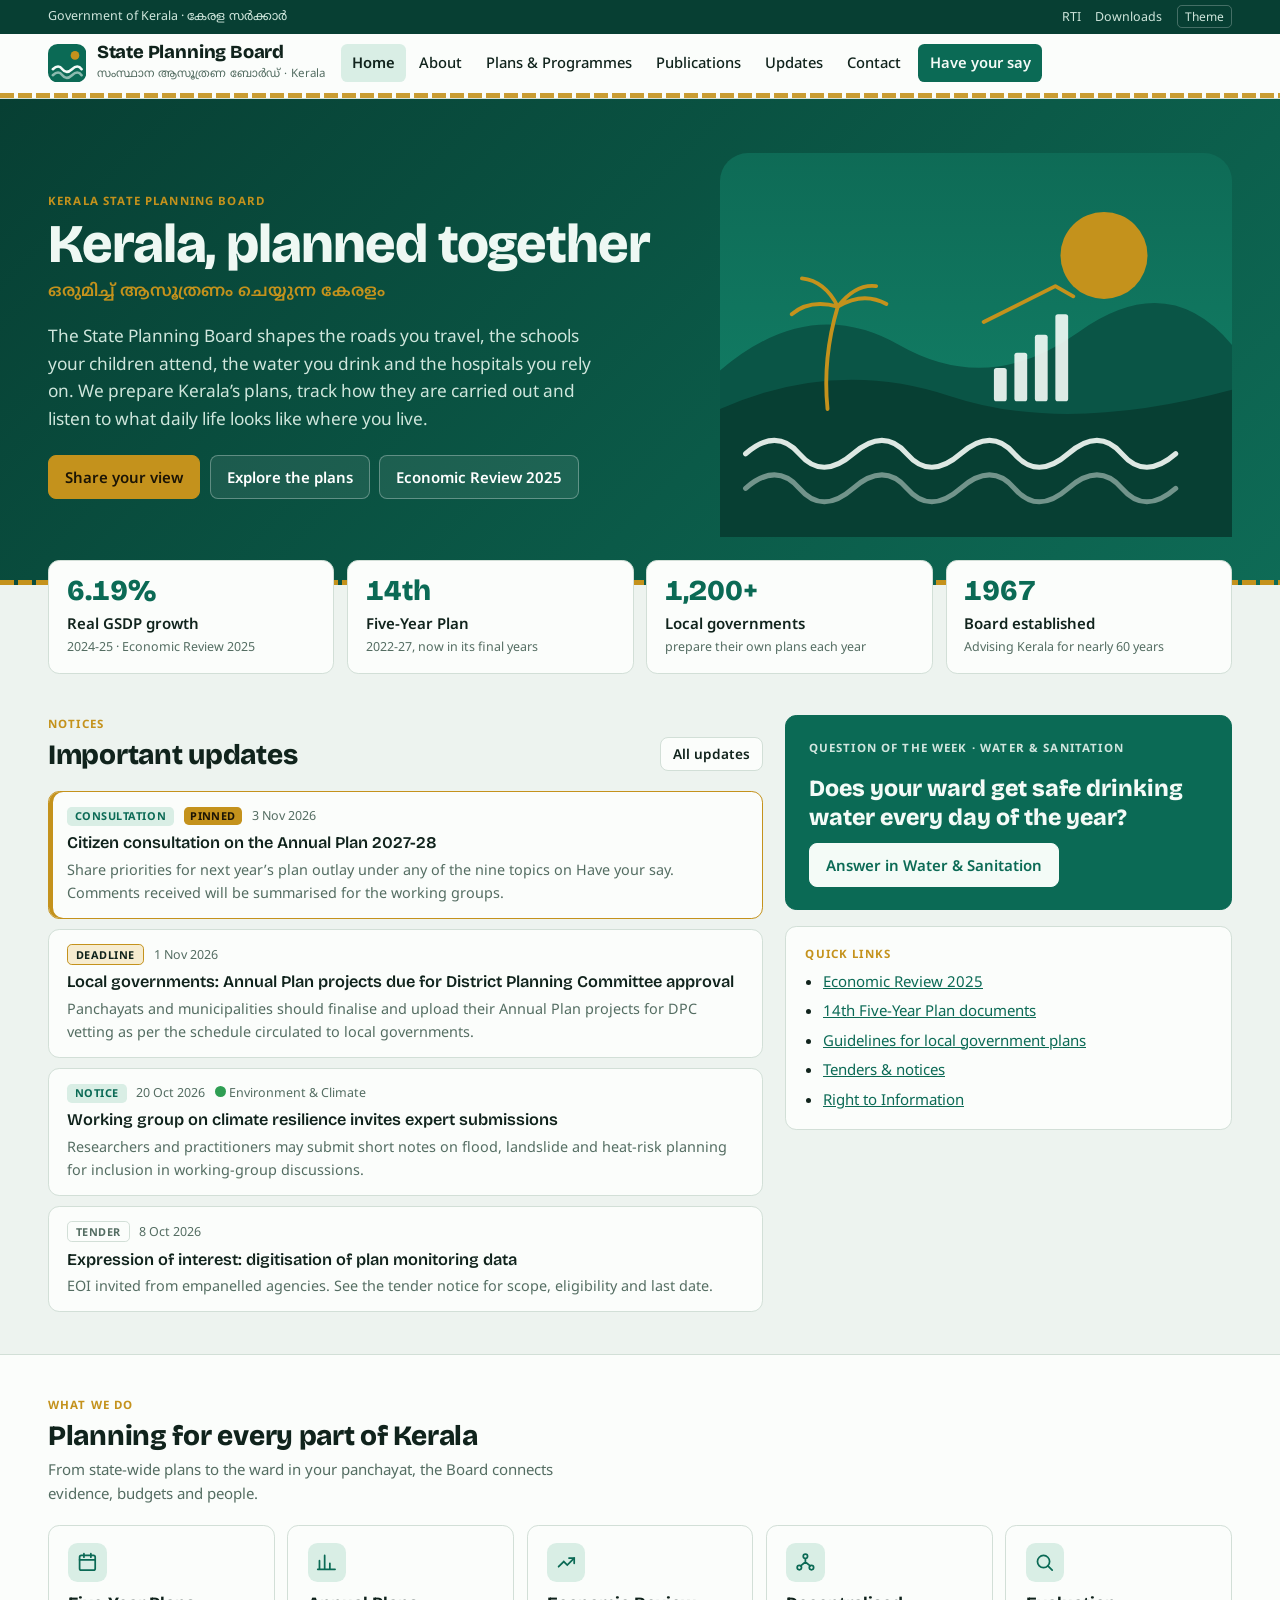
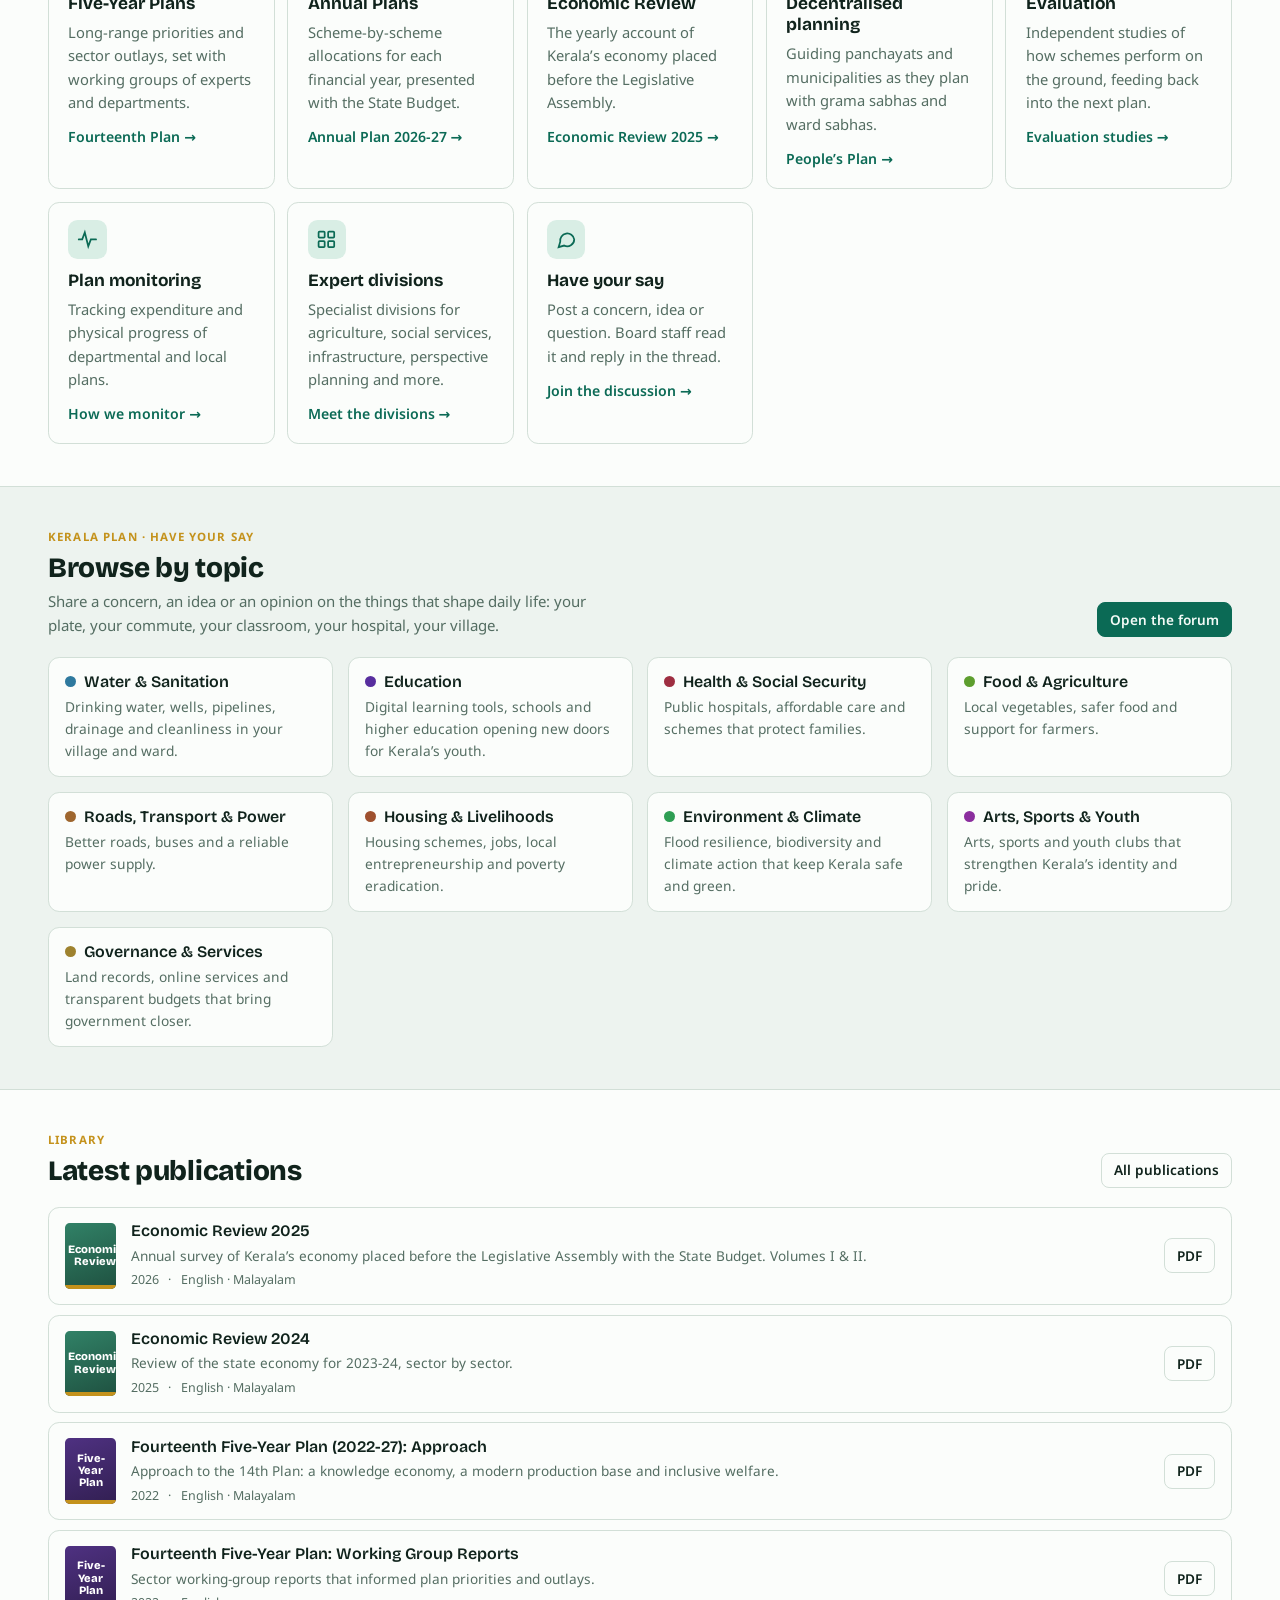
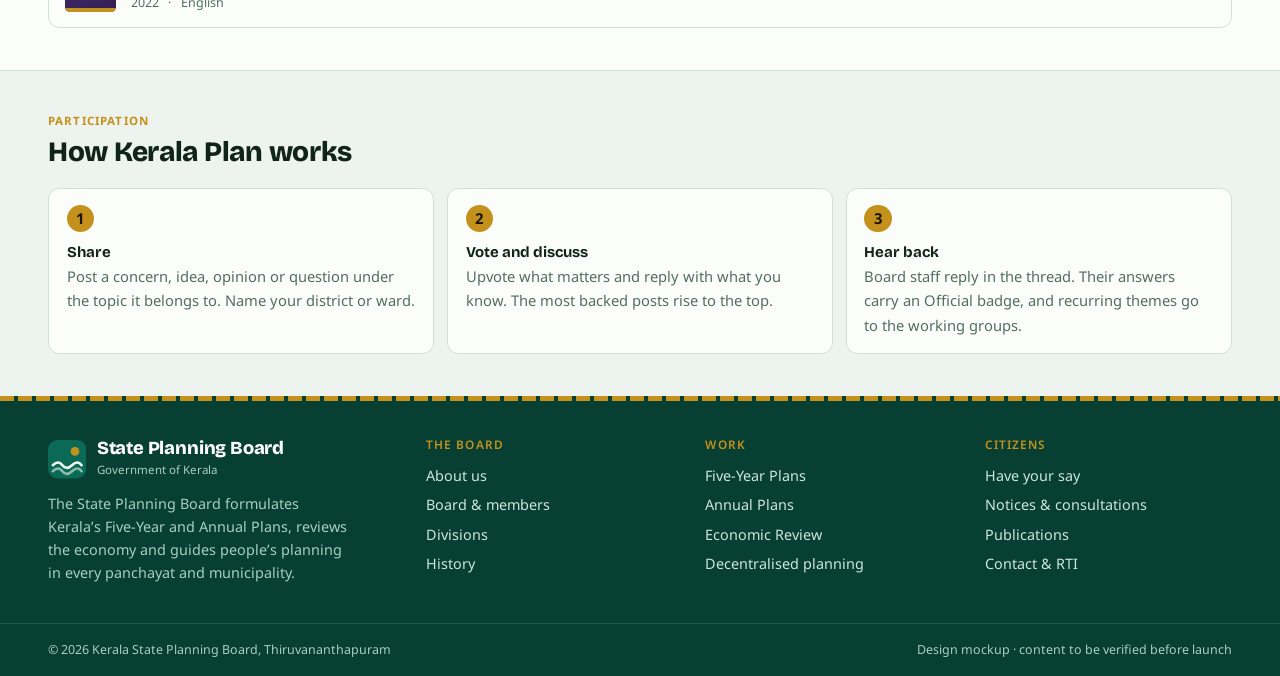
==== index.html @ fa8697ab "Add Kerala State Planning Board website mockup Static multi-page site (home, about, plans, publicati" ====
<!doctype html>
<html lang="en">
<head>
<meta charset="utf-8">
<meta name="viewport" content="width=device-width,initial-scale=1">
<title>Kerala State Planning Board</title>
<meta name="description" content="Kerala State Planning Board: Five-Year and Annual Plans, the Economic Review, decentralised planning and citizen participation.">
<link rel="preconnect" href="https://fonts.googleapis.com">
<link rel="stylesheet" href="https://fonts.googleapis.com/css2?family=Bricolage+Grotesque:opsz,wght@12..96,600;12..96,800&family=Noto+Sans:wght@400;500;600;700&family=Noto+Sans+Malayalam:wght@400;600&display=swap">
<link rel="stylesheet" href="assets/style.css">
<script src="assets/site.js"></script>
</head>
<body>
<div id="site-header"></div>

<main id="main">
  <section class="hero">
    <div class="container">
      <div>
        <span class="eyebrow" style="color:var(--gold)">Kerala State Planning Board</span>
        <h1>Kerala, planned together</h1>
        <p class="ml-tag ml">ഒരുമിച്ച് ആസൂത്രണം ചെയ്യുന്ന കേരളം</p>
        <p class="lead">The State Planning Board shapes the roads you travel, the schools your children attend, the water you drink and the hospitals you rely on. We prepare Kerala’s plans, track how they are carried out and listen to what daily life looks like where you live.</p>
        <div class="cta">
          <a class="btn gold" href="participate.html">Share your view</a>
          <a class="btn" href="plans.html">Explore the plans</a>
          <a class="btn" href="publications.html">Economic Review 2025</a>
        </div>
      </div>
      <div class="hero-art" aria-hidden="true">
        <svg viewBox="0 0 400 300">
          <defs><linearGradient id="sky" x1="0" y1="0" x2="0" y2="1"><stop offset="0" stop-color="#0e6b56"/><stop offset="1" stop-color="#13846a"/></linearGradient></defs>
          <rect width="400" height="300" rx="22" fill="url(#sky)"/>
          <circle cx="300" cy="80" r="34" fill="#c4921c"/>
          <path d="M0 170 Q70 110 140 150 T280 140 T400 150 V300 H0Z" fill="#0a5546"/>
          <path d="M0 200 Q90 160 180 190 T400 185 V300 H0Z" fill="#073f33"/>
          <g fill="none" stroke="#f4fbf7" stroke-width="4" stroke-linecap="round">
            <path d="M20 235c16-14 30-14 42 0s26 14 42 0 30-14 42 0 26 14 42 0 30-14 42 0 26 14 42 0 30-14 42 0 26 14 42 0" opacity=".9"/>
            <path d="M20 262c16-14 30-14 42 0s26 14 42 0 30-14 42 0 26 14 42 0 30-14 42 0 26 14 42 0 30-14 42 0 26 14 42 0" opacity=".45"/>
          </g>
          <g stroke="#c4921c" stroke-width="3" fill="none" stroke-linecap="round">
            <path d="M84 200 Q80 160 92 120"/>
            <path d="M92 120q-22-6-36 6M92 120q20-12 38-2M92 120q-10-20-28-22M92 120q14-18 30-16"/>
          </g>
          <g fill="#f4fbf7" opacity=".9">
            <rect x="214" y="168" width="10" height="26" rx="2"/><rect x="230" y="156" width="10" height="38" rx="2"/><rect x="246" y="142" width="10" height="52" rx="2"/><rect x="262" y="126" width="10" height="68" rx="2"/>
          </g>
          <path d="M206 132 L262 104 L276 112" fill="none" stroke="#c4921c" stroke-width="3" stroke-linecap="round" stroke-linejoin="round"/>
        </svg>
      </div>
    </div>
  </section>

  <div class="container">
    <div class="stats" aria-label="Key figures">
      <div class="stat card"><b>6.19%</b><span>Real GSDP growth</span><small>2024-25 · Economic Review 2025</small></div>
      <div class="stat card"><b>14th</b><span>Five-Year Plan</span><small>2022-27, now in its final years</small></div>
      <div class="stat card"><b>1,200+</b><span>Local governments</span><small>prepare their own plans each year</small></div>
      <div class="stat card"><b>1967</b><span>Board established</span><small>Advising Kerala for nearly 60 years</small></div>
    </div>
  </div>

  <section class="section">
    <div class="container split">
      <div>
        <div class="sh"><div><span class="eyebrow">Notices</span><h2>Important updates</h2></div><a class="btn sm" href="updates.html">All updates</a></div>
        <div class="list" id="updates"></div>
      </div>
      <div style="display:grid;gap:1rem">
        <div class="ask card" id="ask"></div>
        <div class="card" style="padding:1.1rem 1.2rem">
          <span class="eyebrow">Quick links</span>
          <ul style="margin:.3rem 0 0;padding-left:1.1rem;display:grid;gap:.35rem">
            <li><a href="publications.html">Economic Review 2025</a></li>
            <li><a href="plans.html#fyp">14th Five-Year Plan documents</a></li>
            <li><a href="plans.html#decentralised">Guidelines for local government plans</a></li>
            <li><a href="updates.html">Tenders &amp; notices</a></li>
            <li><a href="contact.html#rti">Right to Information</a></li>
          </ul>
        </div>
      </div>
    </div>
  </section>

  <section class="section alt">
    <div class="container">
      <div class="sh"><div><span class="eyebrow">What we do</span><h2>Planning for every part of Kerala</h2><p>From state-wide plans to the ward in your panchayat, the Board connects evidence, budgets and people.</p></div></div>
      <div class="g4">
        <a class="fcard card" href="plans.html#fyp"><span class="ic"><svg viewBox="0 0 24 24" fill="none" stroke="currentColor" stroke-width="2" stroke-linecap="round"><rect x="3" y="4" width="18" height="17" rx="2"/><path d="M3 9h18M8 2v4M16 2v4"/></svg></span><h3>Five-Year Plans</h3><p>Long-range priorities and sector outlays, set with working groups of experts and departments.</p><span class="more">Fourteenth Plan →</span></a>
        <a class="fcard card" href="plans.html#annual"><span class="ic"><svg viewBox="0 0 24 24" fill="none" stroke="currentColor" stroke-width="2" stroke-linecap="round"><path d="M4 20V10M10 20V4M16 20v-7M22 20H2"/></svg></span><h3>Annual Plans</h3><p>Scheme-by-scheme allocations for each financial year, presented with the State Budget.</p><span class="more">Annual Plan 2026-27 →</span></a>
        <a class="fcard card" href="plans.html#review"><span class="ic"><svg viewBox="0 0 24 24" fill="none" stroke="currentColor" stroke-width="2" stroke-linecap="round"><path d="M3 17l6-6 4 4 8-8"/><path d="M15 7h6v6"/></svg></span><h3>Economic Review</h3><p>The yearly account of Kerala’s economy placed before the Legislative Assembly.</p><span class="more">Economic Review 2025 →</span></a>
        <a class="fcard card" href="plans.html#decentralised"><span class="ic"><svg viewBox="0 0 24 24" fill="none" stroke="currentColor" stroke-width="2" stroke-linecap="round"><circle cx="12" cy="5" r="2.5"/><circle cx="5" cy="18" r="2.5"/><circle cx="19" cy="18" r="2.5"/><path d="M12 7.5v4M12 11.5l-5.5 4.5M12 11.5l5.5 4.5"/></svg></span><h3>Decentralised planning</h3><p>Guiding panchayats and municipalities as they plan with grama sabhas and ward sabhas.</p><span class="more">People’s Plan →</span></a>
        <a class="fcard card" href="plans.html#evaluation"><span class="ic"><svg viewBox="0 0 24 24" fill="none" stroke="currentColor" stroke-width="2" stroke-linecap="round"><circle cx="11" cy="11" r="7"/><path d="M21 21l-5-5"/></svg></span><h3>Evaluation</h3><p>Independent studies of how schemes perform on the ground, feeding back into the next plan.</p><span class="more">Evaluation studies →</span></a>
        <a class="fcard card" href="plans.html#monitoring"><span class="ic"><svg viewBox="0 0 24 24" fill="none" stroke="currentColor" stroke-width="2" stroke-linecap="round"><path d="M2 12h4l3-8 4 16 3-8h6"/></svg></span><h3>Plan monitoring</h3><p>Tracking expenditure and physical progress of departmental and local plans.</p><span class="more">How we monitor →</span></a>
        <a class="fcard card" href="about.html#divisions"><span class="ic"><svg viewBox="0 0 24 24" fill="none" stroke="currentColor" stroke-width="2" stroke-linecap="round"><rect x="3" y="3" width="7" height="7" rx="1"/><rect x="14" y="3" width="7" height="7" rx="1"/><rect x="3" y="14" width="7" height="7" rx="1"/><rect x="14" y="14" width="7" height="7" rx="1"/></svg></span><h3>Expert divisions</h3><p>Specialist divisions for agriculture, social services, infrastructure, perspective planning and more.</p><span class="more">Meet the divisions →</span></a>
        <a class="fcard card" href="participate.html"><span class="ic"><svg viewBox="0 0 24 24" fill="none" stroke="currentColor" stroke-width="2" stroke-linecap="round"><path d="M21 12a8 8 0 01-11.6 7.1L3 21l1.9-6.4A8 8 0 1121 12z"/></svg></span><h3>Have your say</h3><p>Post a concern, idea or question. Board staff read it and reply in the thread.</p><span class="more">Join the discussion →</span></a>
      </div>
    </div>
  </section>

  <section class="section">
    <div class="container">
      <div class="sh"><div><span class="eyebrow">Kerala Plan · Have your say</span><h2>Browse by topic</h2><p>Share a concern, an idea or an opinion on the things that shape daily life: your plate, your commute, your classroom, your hospital, your village.</p></div><a class="btn sm primary" href="participate.html">Open the forum</a></div>
      <div class="g3" id="topics"></div>
    </div>
  </section>

  <section class="section alt">
    <div class="container">
      <div class="sh"><div><span class="eyebrow">Library</span><h2>Latest publications</h2></div><a class="btn sm" href="publications.html">All publications</a></div>
      <div class="list" id="pubs"></div>
    </div>
  </section>

  <section class="section">
    <div class="container">
      <div class="sh"><div><span class="eyebrow">Participation</span><h2>How Kerala Plan works</h2></div></div>
      <ol class="steps">
        <li class="card"><b>Share</b><span>Post a concern, idea, opinion or question under the topic it belongs to. Name your district or ward.</span></li>
        <li class="card"><b>Vote and discuss</b><span>Upvote what matters and reply with what you know. The most backed posts rise to the top.</span></li>
        <li class="card"><b>Hear back</b><span>Board staff reply in the thread. Their answers carry an Official badge, and recurring themes go to the working groups.</span></li>
      </ol>
    </div>
  </section>
</main>

<div id="site-footer"></div>
<script>
(function(){
  var S=window.SPB,e=S.esc;
  document.getElementById('updates').innerHTML=S.sortedUpdates().slice(0,4).map(S.updateHTML).join('');
  var w=S.weekAsk();
  document.getElementById('ask').innerHTML='<span class="eyebrow">Question of the week · '+e(w.name)+'</span><h3>'+e(w.ask)+'</h3><a class="btn" href="participate.html#'+w.id+'">Answer in '+e(w.name)+'</a>';
  document.getElementById('topics').innerHTML=S.CATS.map(function(c){
    return '<a class="tcard card" href="participate.html#'+c.id+'"><span class="th"><span class="dot" style="--h:'+c.h+'"></span><b>'+e(c.name)+'</b></span><span class="tb">'+e(c.blurb)+'</span></a>';
  }).join('');
  document.getElementById('pubs').innerHTML=S.PUBS.slice(0,4).map(S.pubHTML).join('');
})();
</script>
</body>
</html>
---- assets/style.css ----
/* Kerala State Planning Board — shared styles.
   Palette and type carried over from the Kerala Plan participation page:
   backwater green, kasavu gold, Bricolage Grotesque + Noto Sans (incl. Malayalam). */
:root{
  --bg:#edf3ef; --surface:#fbfdfb; --ink:#10231c; --muted:#546d62; --line:#d2dfd7;
  --accent:#0b6a55; --on-accent:#f4fbf7; --accent-soft:#d9eee5; --accent-deep:#073f33;
  --gold:#c4921c; --gold-soft:#f6ecd0; --danger:#a63a28; --dotl:40%;
  --font-display:'Bricolage Grotesque','Noto Sans','Noto Sans Malayalam',system-ui,sans-serif;
  --font-body:'Noto Sans','Noto Sans Malayalam',system-ui,-apple-system,'Segoe UI',sans-serif;
  --max:76rem; --gut:max(16px,env(safe-area-inset-left,0px));
  color-scheme:light;
}
@media (prefers-color-scheme:dark){:root:not([data-theme="light"]){
  --bg:#0a1511; --surface:#12231d; --ink:#e6f1eb; --muted:#92aa9f; --line:#233a31;
  --accent:#4cc3a3; --on-accent:#08201a; --accent-soft:#17392f; --accent-deep:#061410;
  --gold:#e3b04b; --gold-soft:#33290f; --danger:#f08a74; --dotl:62%; color-scheme:dark}}
:root[data-theme="dark"]{
  --bg:#0a1511; --surface:#12231d; --ink:#e6f1eb; --muted:#92aa9f; --line:#233a31;
  --accent:#4cc3a3; --on-accent:#08201a; --accent-soft:#17392f; --accent-deep:#061410;
  --gold:#e3b04b; --gold-soft:#33290f; --danger:#f08a74; --dotl:62%; color-scheme:dark}

*{box-sizing:border-box}
html{scroll-padding-top:6rem}
body{background:var(--bg);color:var(--ink);font:15px/1.6 var(--font-body);margin:0}
img{max-width:100%}
button,input,select,textarea{font:inherit;color:inherit}
button{cursor:pointer}
a{color:var(--accent)}
:focus-visible{outline:2px solid var(--accent);outline-offset:2px}
[hidden]{display:none!important}
.skip{position:absolute;left:-999px;top:0;background:var(--ink);color:var(--bg);padding:.5rem 1rem;z-index:99}
.skip:focus{left:1rem}
.container{max-width:var(--max);margin:0 auto;padding-left:var(--gut);padding-right:var(--gut)}

/* ---------- top utility bar ---------- */
.util{background:var(--accent-deep);color:#cfe6dc;font-size:.78rem}
.util .container{display:flex;gap:1rem;align-items:center;justify-content:space-between;min-height:2.1rem;flex-wrap:wrap}
.util a{color:inherit;text-decoration:none}
.util a:hover{text-decoration:underline}
.util .r{display:flex;gap:.9rem;align-items:center}
.util button{background:none;border:1px solid rgba(255,255,255,.25);color:inherit;border-radius:.3rem;padding:.05rem .45rem;font-size:.75rem}

/* ---------- masthead ---------- */
.mast{position:sticky;top:0;z-index:20;background:var(--surface);border-bottom:1px solid var(--line)}
.mast::after{content:"";display:block;height:5px;background:repeating-linear-gradient(90deg,var(--gold) 0 14px,transparent 14px 18px);opacity:.9}
.mast .container{display:flex;align-items:center;gap:1rem;padding-block:.6rem}
.brand{display:flex;align-items:center;gap:.65rem;text-decoration:none;color:var(--ink);flex:none}
.brand svg{width:2.4rem;height:2.4rem;flex:none}
.brand b{display:block;font:800 1.15rem/1.05 var(--font-display);letter-spacing:-.01em}
.brand small{display:block;font-size:.72rem;color:var(--muted);margin-top:.15rem}
.menu{display:flex;gap:.1rem;margin-left:auto;list-style:none;padding:0;margin-block:0}
.menu a{display:block;padding:.45rem .7rem;border-radius:.4rem;text-decoration:none;color:var(--ink);font-weight:500;font-size:.92rem}
.menu a:hover{background:var(--bg)}
.menu a[aria-current="page"]{background:var(--accent-soft);color:var(--ink);font-weight:600}
.menu .cta a{background:var(--accent);color:var(--on-accent);font-weight:600;margin-left:.3rem}
.menu .cta a:hover{filter:brightness(1.08);background:var(--accent)}
.burger{display:none;margin-left:auto;border:1px solid var(--line);background:var(--surface);border-radius:.45rem;padding:.4rem .6rem;line-height:0}
.burger svg{width:1.3rem;height:1.3rem}
@media (max-width:960px){
  .burger{display:block}
  .menu{display:none;position:absolute;left:0;right:0;top:100%;flex-direction:column;background:var(--surface);border-bottom:1px solid var(--line);padding:.5rem var(--gut) 1rem;box-shadow:0 10px 20px rgba(0,0,0,.08)}
  .menu.open{display:flex}
  .menu .cta a{margin:.3rem 0 0;text-align:center}
  .brand small{display:none}
}

/* ---------- buttons, cards ---------- */
.btn{display:inline-flex;align-items:center;gap:.4rem;border:1px solid var(--line);background:var(--surface);color:var(--ink);border-radius:.5rem;padding:.55rem 1rem;font-weight:600;text-decoration:none}
.btn:hover{border-color:var(--accent)}
.btn.primary{background:var(--accent);color:var(--on-accent);border-color:var(--accent)}
.btn.primary:hover{filter:brightness(1.08)}
.btn.gold{background:var(--gold);color:#1b1405;border-color:var(--gold)}
.btn.sm{padding:.35rem .75rem;font-size:.85rem}
.btn:disabled{opacity:.5;cursor:not-allowed}
.card{background:var(--surface);border:1px solid var(--line);border-radius:.7rem}
a.card{text-decoration:none;color:inherit}
a.card:hover{border-color:var(--accent)}

/* ---------- sections ---------- */
main{display:block}
.section{padding-block:2.6rem}
.section.alt{background:var(--surface);border-block:1px solid var(--line)}
.sh{display:flex;align-items:end;justify-content:space-between;gap:1rem;margin-bottom:1.2rem;flex-wrap:wrap}
.sh h2{font:800 clamp(1.35rem,2.6vw,1.75rem)/1.15 var(--font-display);margin:0;letter-spacing:-.01em;text-wrap:balance}
.sh p{margin:.3rem 0 0;color:var(--muted);max-width:62ch}
.eyebrow{display:block;font-size:.72rem;font-weight:700;letter-spacing:.1em;text-transform:uppercase;color:var(--gold);margin-bottom:.35rem}
.ml{font-family:'Noto Sans Malayalam',var(--font-body)}

/* ---------- page head (inner pages) ---------- */
.phead{background:linear-gradient(135deg,var(--accent-deep),#0b5a48);color:#eef8f3;padding-block:2.6rem 2.2rem;position:relative;overflow:hidden}
.phead::after{content:"";position:absolute;inset:auto 0 0;height:5px;background:repeating-linear-gradient(90deg,var(--gold) 0 14px,transparent 14px 18px)}
.phead h1{font:800 clamp(1.8rem,4.4vw,2.7rem)/1.1 var(--font-display);margin:0 0 .5rem;letter-spacing:-.015em;text-wrap:balance}
.phead p{margin:0;max-width:62ch;color:#cfe6dc;font-size:1.02rem}
.crumbs{font-size:.8rem;color:#a9cfc0;margin-bottom:.8rem}
.crumbs a{color:inherit}

/* ---------- hero ---------- */
.hero{background:linear-gradient(135deg,var(--accent-deep) 0%,#0b5a48 60%,#0e6b56 100%);color:#eef8f3;position:relative;overflow:hidden}
.hero .container{display:grid;grid-template-columns:minmax(0,1.25fr) minmax(0,1fr);gap:2rem;padding-block:3.4rem 3rem;align-items:center}
.hero h1{font:800 clamp(2rem,5.2vw,3.4rem)/1.04 var(--font-display);margin:0 0 .4rem;letter-spacing:-.02em;text-wrap:balance}
.hero .ml-tag{font-size:1.05rem;color:var(--gold);font-weight:600;margin:0 0 1rem}
.hero p.lead{margin:0 0 1.4rem;color:#cfe6dc;font-size:1.08rem;max-width:56ch}
.hero .cta{display:flex;gap:.6rem;flex-wrap:wrap}
.hero .btn{border-color:rgba(255,255,255,.3);background:rgba(255,255,255,.08);color:#fff}
.hero .btn.gold{background:var(--gold);border-color:var(--gold);color:#1b1405}
.hero-art{position:relative}
.hero-art svg{width:100%;height:auto;display:block}
.hero::after{content:"";position:absolute;inset:auto 0 0;height:5px;background:repeating-linear-gradient(90deg,var(--gold) 0 14px,transparent 14px 18px)}
@media (max-width:860px){.hero .container{grid-template-columns:1fr;padding-block:2.4rem}.hero-art{max-width:26rem}}

/* ---------- stats strip ---------- */
.stats{display:grid;grid-template-columns:repeat(auto-fit,minmax(12rem,1fr));gap:.8rem;margin-top:-1.6rem;position:relative;z-index:2}
.stat{padding:1rem 1.1rem}
.stat b{display:block;font:800 1.8rem/1 var(--font-display);font-variant-numeric:tabular-nums;color:var(--accent)}
.stat span{display:block;font-weight:600;margin-top:.35rem}
.stat small{display:block;color:var(--muted);font-size:.78rem;margin-top:.1rem}

/* ---------- grids ---------- */
.g2{display:grid;grid-template-columns:repeat(auto-fit,minmax(20rem,1fr));gap:1.2rem}
.g3{display:grid;grid-template-columns:repeat(auto-fill,minmax(16rem,1fr));gap:.9rem}
.g4{display:grid;grid-template-columns:repeat(auto-fill,minmax(13rem,1fr));gap:.8rem}
.split{display:grid;grid-template-columns:minmax(0,1.6fr) minmax(0,1fr);gap:1.4rem;align-items:start}
@media (max-width:900px){.split{grid-template-columns:1fr}}

/* feature card */
.fcard{padding:1.1rem 1.2rem;display:grid;gap:.4rem;align-content:start}
.fcard .ic{width:2.4rem;height:2.4rem;border-radius:.6rem;display:grid;place-items:center;background:var(--accent-soft);color:var(--accent)}
.fcard .ic svg{width:1.3rem;height:1.3rem}
.fcard h3{font:700 1.08rem/1.25 var(--font-display);margin:.3rem 0 0}
.fcard p{margin:0;color:var(--muted);font-size:.92rem}
.fcard .more{font-weight:600;font-size:.88rem;margin-top:.3rem;color:var(--accent)}

/* updates */
.upd{padding:.9rem 1.1rem;display:grid;gap:.25rem}
.upd.pin{border-color:var(--gold);box-shadow:inset 4px 0 0 var(--gold)}
.upd h3{font:600 1.02rem/1.3 var(--font-display);margin:.15rem 0 0}
.upd p{margin:0;color:var(--muted);font-size:.9rem}
.meta{display:flex;align-items:center;gap:.4rem .6rem;flex-wrap:wrap;font-size:.78rem;color:var(--muted)}
.kind{padding:.05rem .5rem;border-radius:.3rem;font-size:.68rem;font-weight:700;letter-spacing:.05em;text-transform:uppercase;background:var(--accent-soft);color:var(--accent)}
.kind.Deadline{background:var(--gold-soft);color:var(--ink);border:1px solid var(--gold)}
.kind.Result{background:var(--ink);color:var(--bg)}
.kind.Tender{background:transparent;border:1px solid var(--line);color:var(--muted)}
.badge{background:var(--gold);color:#1b1405;border-radius:.3rem;padding:0 .4rem;font-size:.68rem;font-weight:700;letter-spacing:.04em;text-transform:uppercase}
.list{display:grid;gap:.6rem}

/* question of the week */
.ask{padding:1.4rem 1.4rem;background:var(--accent);color:var(--on-accent);border-color:var(--accent);display:grid;gap:.7rem;justify-items:start}
.ask .eyebrow{color:inherit;opacity:.85}
.ask h3{font:800 1.45rem/1.25 var(--font-display);margin:0;max-width:34ch;text-wrap:balance}
.ask .btn{background:var(--on-accent);color:var(--accent);border-color:var(--on-accent)}

/* topic cards */
.dot{width:.7rem;height:.7rem;border-radius:50%;flex:none;background:hsl(var(--h,160) 55% var(--dotl));display:inline-block}
.tcard{display:grid;gap:.3rem;padding:.9rem 1rem;align-content:start}
.tcard .th{display:flex;align-items:center;gap:.5rem}
.tcard b{font:600 1rem var(--font-display)}
.tcard .tb{color:var(--muted);font-size:.86rem}

/* publications */
.pub{display:grid;grid-template-columns:3.2rem minmax(0,1fr) auto;gap:.9rem;align-items:center;padding:.85rem 1rem}
.pub .cv{width:3.2rem;height:4.1rem;border-radius:.3rem;background:linear-gradient(160deg,hsl(var(--h,160) 45% 35%),hsl(var(--h,160) 45% 22%));color:#fff;display:grid;place-items:center;font:800 .7rem/1.1 var(--font-display);text-align:center;padding:.2rem;position:relative;overflow:hidden}
.pub .cv::after{content:"";position:absolute;inset:auto 0 0;height:4px;background:var(--gold)}
.pub h3{font:600 1rem/1.3 var(--font-display);margin:0}
.pub p{margin:.15rem 0 0;color:var(--muted);font-size:.85rem}
@media (max-width:560px){.pub{grid-template-columns:3.2rem minmax(0,1fr)}.pub .btn{grid-column:2;justify-self:start}}

/* filters */
.filters{display:flex;gap:.4rem;flex-wrap:wrap;margin-bottom:1rem;align-items:center}
.chip{border:1px solid var(--line);background:var(--surface);border-radius:999px;padding:.3rem .85rem;font-weight:600;font-size:.86rem;color:var(--muted)}
.chip[aria-pressed="true"]{background:var(--ink);color:var(--bg);border-color:var(--ink)}
.filters input{flex:1 1 14rem;min-width:0;padding:.45rem .85rem;border:1px solid var(--line);border-radius:999px;background:var(--surface)}

/* steps */
.steps{display:grid;grid-template-columns:repeat(auto-fit,minmax(14rem,1fr));gap:.8rem;list-style:none;margin:0;padding:0;counter-reset:s}
.steps li{padding:1rem 1.1rem;counter-increment:s}
.steps li::before{content:counter(s);display:inline-grid;place-items:center;width:1.7rem;height:1.7rem;border-radius:50%;background:var(--gold);color:#1b1405;font-weight:700;margin-bottom:.5rem}
.steps b{display:block;font-family:var(--font-display)}
.steps span{color:var(--muted);font-size:.92rem}

/* timeline */
.timeline{list-style:none;margin:0;padding:0 0 0 1.2rem;border-left:2px solid var(--line);display:grid;gap:1.1rem}
.timeline li{position:relative}
.timeline li::before{content:"";position:absolute;left:calc(-1.2rem - 7px);top:.35rem;width:12px;height:12px;border-radius:50%;background:var(--surface);border:3px solid var(--accent)}
.timeline li.now::before{background:var(--gold);border-color:var(--gold)}
.timeline b{font-family:var(--font-display)}
.timeline span{display:block;color:var(--muted);font-size:.9rem}

/* prose */
.prose{max-width:70ch}
.prose h2{font:800 1.4rem/1.2 var(--font-display);margin:2rem 0 .6rem}
.prose h2:first-child{margin-top:0}
.prose h3{font:700 1.1rem/1.3 var(--font-display);margin:1.4rem 0 .4rem}
.prose p,.prose li{color:var(--ink)}
.prose ul{padding-left:1.2rem}
.prose li{margin-bottom:.35rem}
.side{display:grid;gap:.9rem;position:sticky;top:6.5rem}
.side .card{padding:1rem 1.1rem}
.side h2{font:600 .72rem/1 var(--font-body);letter-spacing:.09em;text-transform:uppercase;color:var(--muted);margin:0 0 .6rem}
.side ul{margin:0;padding:0;list-style:none;display:grid;gap:.35rem}
.side li a{text-decoration:none;font-weight:500}
.side li a:hover{text-decoration:underline}
@media (max-width:900px){.side{position:static}}

/* people */
.person{padding:1rem 1.1rem;display:grid;grid-template-columns:3.2rem minmax(0,1fr);gap:.8rem;align-items:center}
.avatar{width:3.2rem;height:3.2rem;border-radius:50%;background:var(--accent-soft);color:var(--accent);display:grid;place-items:center;font:800 1rem var(--font-display)}
.person b{display:block;font-family:var(--font-display)}
.person span{color:var(--muted);font-size:.85rem}

/* note */
.note{padding:.8rem 1rem;background:var(--gold-soft);border:1px dashed var(--gold);border-radius:.5rem;font-size:.9rem}

/* forms */
.field label{display:block;font-size:.78rem;font-weight:600;color:var(--muted);margin-bottom:.25rem}
.field input,.field select,.field textarea{width:100%;padding:.55rem .7rem;border:1px solid var(--line);border-radius:.45rem;background:var(--bg)}
.field textarea{min-height:7rem;resize:vertical}
.form{display:grid;gap:.8rem}
.row{display:flex;gap:.7rem;flex-wrap:wrap}
.row>*{flex:1 1 12rem;min-width:0}

/* table */
.tbl{width:100%;border-collapse:collapse;font-size:.92rem}
.tbl th,.tbl td{text-align:left;padding:.6rem .8rem;border-bottom:1px solid var(--line);vertical-align:top}
.tbl th{font-size:.74rem;letter-spacing:.06em;text-transform:uppercase;color:var(--muted)}
.tblwrap{overflow-x:auto}

/* footer */
.foot{background:var(--accent-deep);color:#cfe6dc;margin-top:0;font-size:.9rem}
.foot::before{content:"";display:block;height:5px;background:repeating-linear-gradient(90deg,var(--gold) 0 14px,transparent 14px 18px)}
.foot .container{display:grid;grid-template-columns:minmax(0,1.4fr) repeat(3,minmax(0,1fr));gap:2rem;padding-block:2.4rem}
.foot h2{font:600 .74rem/1 var(--font-body);letter-spacing:.09em;text-transform:uppercase;color:var(--gold);margin:0 0 .8rem}
.foot ul{list-style:none;margin:0;padding:0;display:grid;gap:.4rem}
.foot a{color:inherit;text-decoration:none}
.foot a:hover{text-decoration:underline;color:#fff}
.foot .brand{color:#fff}
.foot .brand small{display:block;color:#a9cfc0}
.foot p{margin:.8rem 0 0;color:#a9cfc0;max-width:38ch}
.foot .base{border-top:1px solid rgba(255,255,255,.12)}
.foot .base .container{display:flex;justify-content:space-between;gap:1rem;flex-wrap:wrap;padding-block:1rem;font-size:.78rem;color:#a9cfc0}
@media (max-width:820px){.foot .container{grid-template-columns:1fr 1fr}.foot .container>:first-child{grid-column:1/-1}}

.toast{position:fixed;left:50%;transform:translateX(-50%);bottom:calc(1rem + env(safe-area-inset-bottom,0px));background:var(--ink);color:var(--bg);padding:.6rem 1rem;border-radius:.5rem;z-index:40;max-width:90vw}
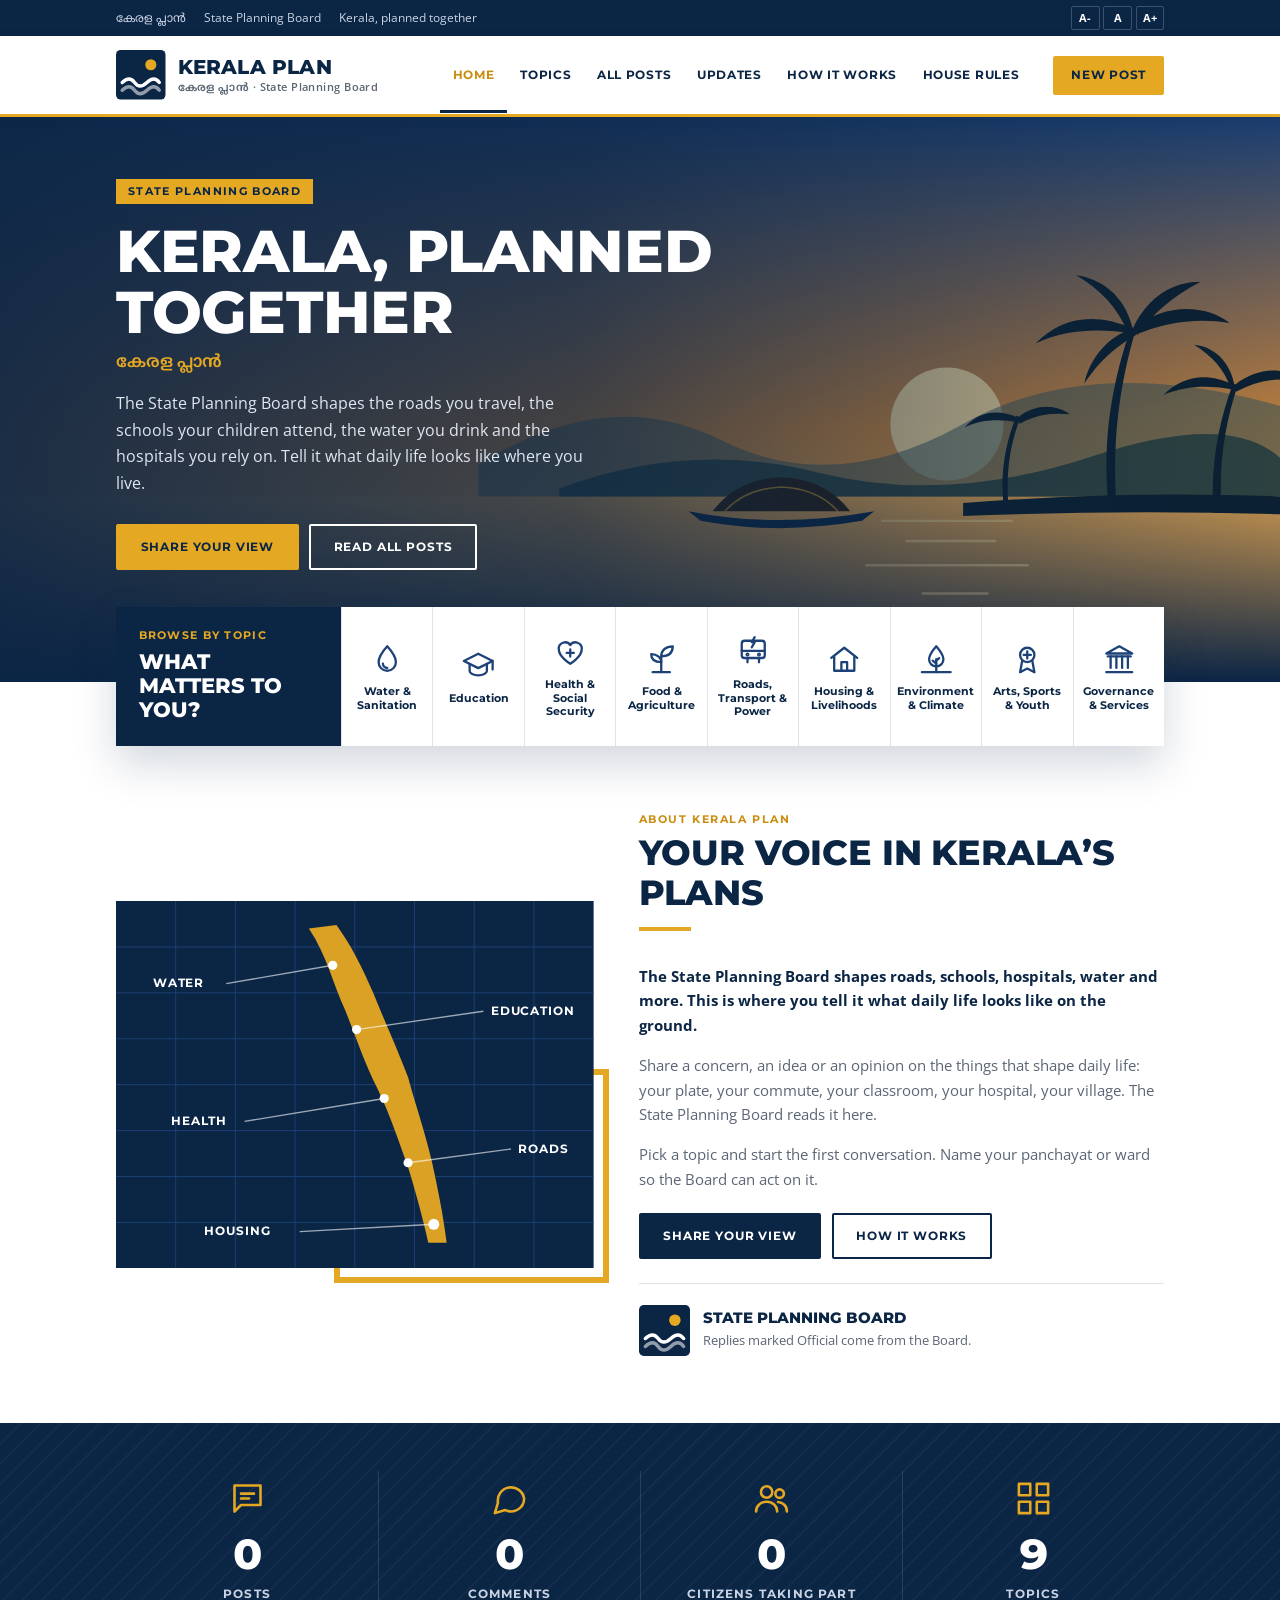
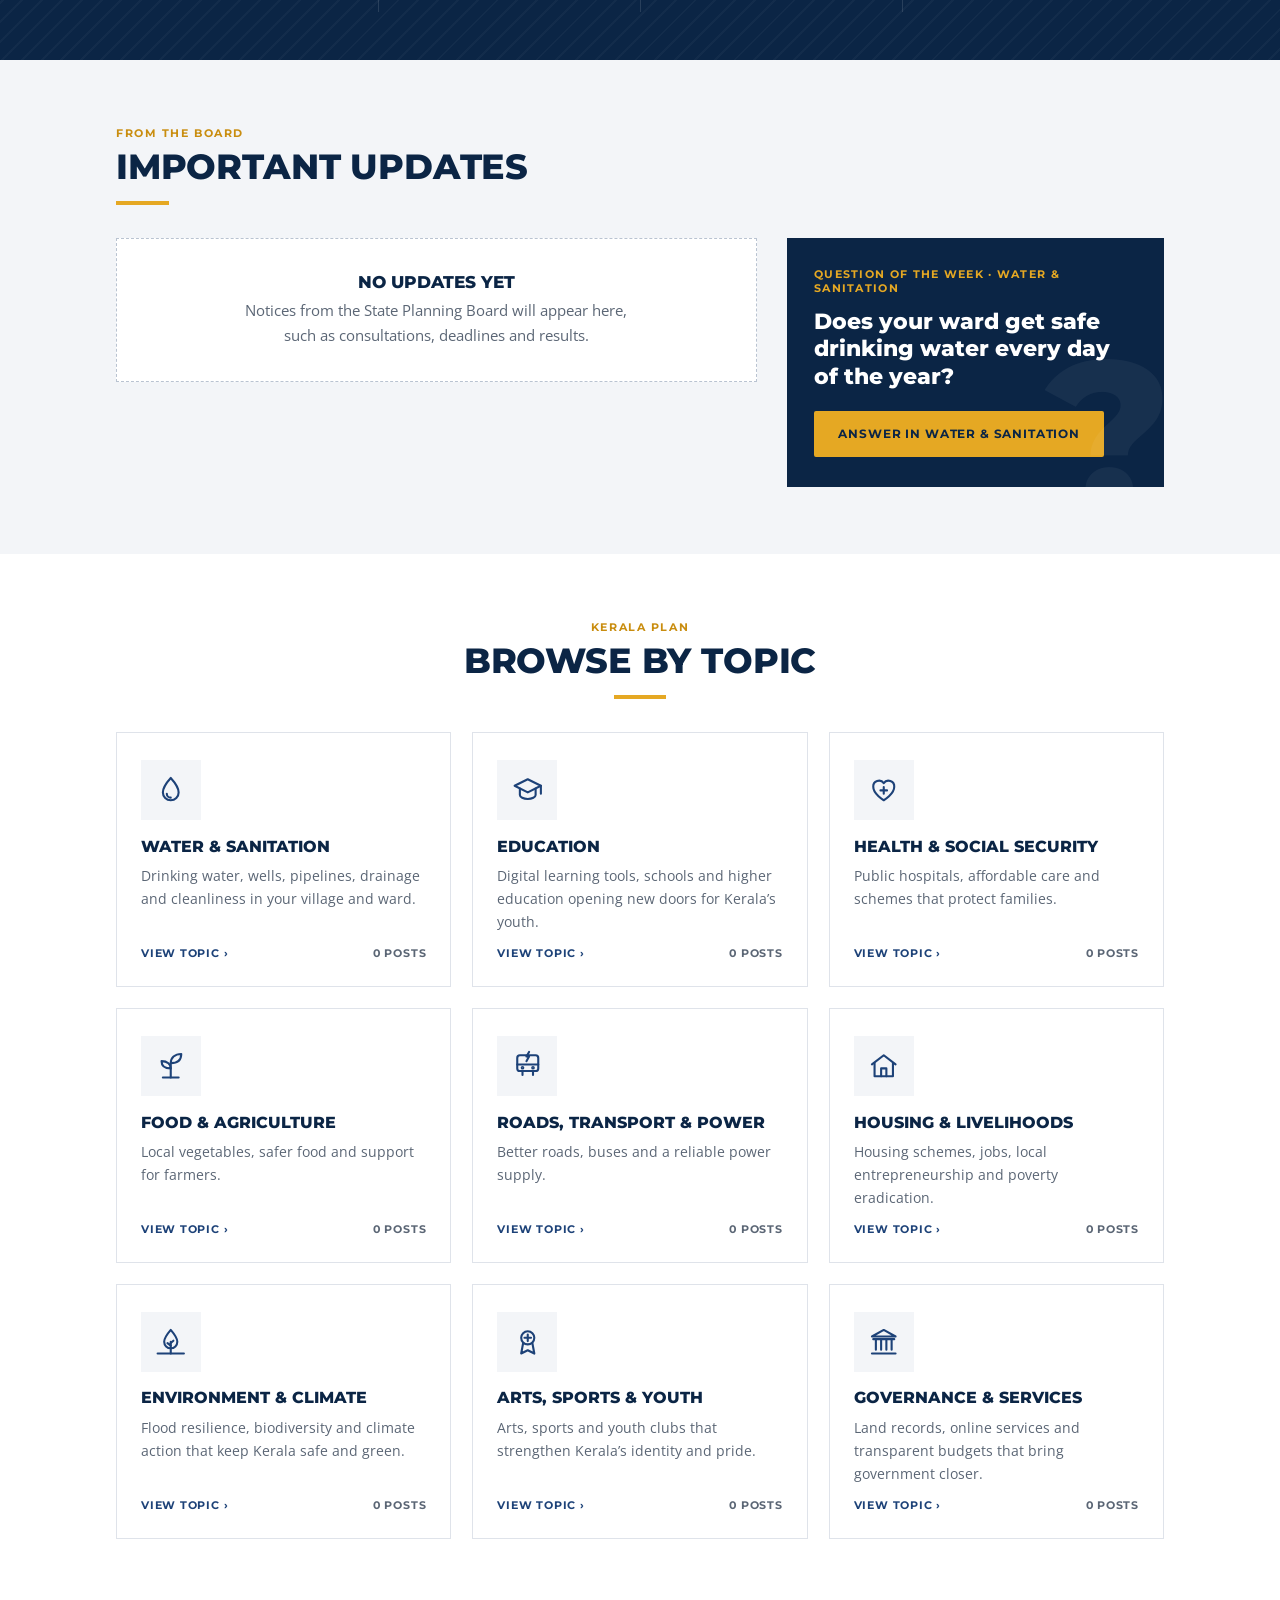
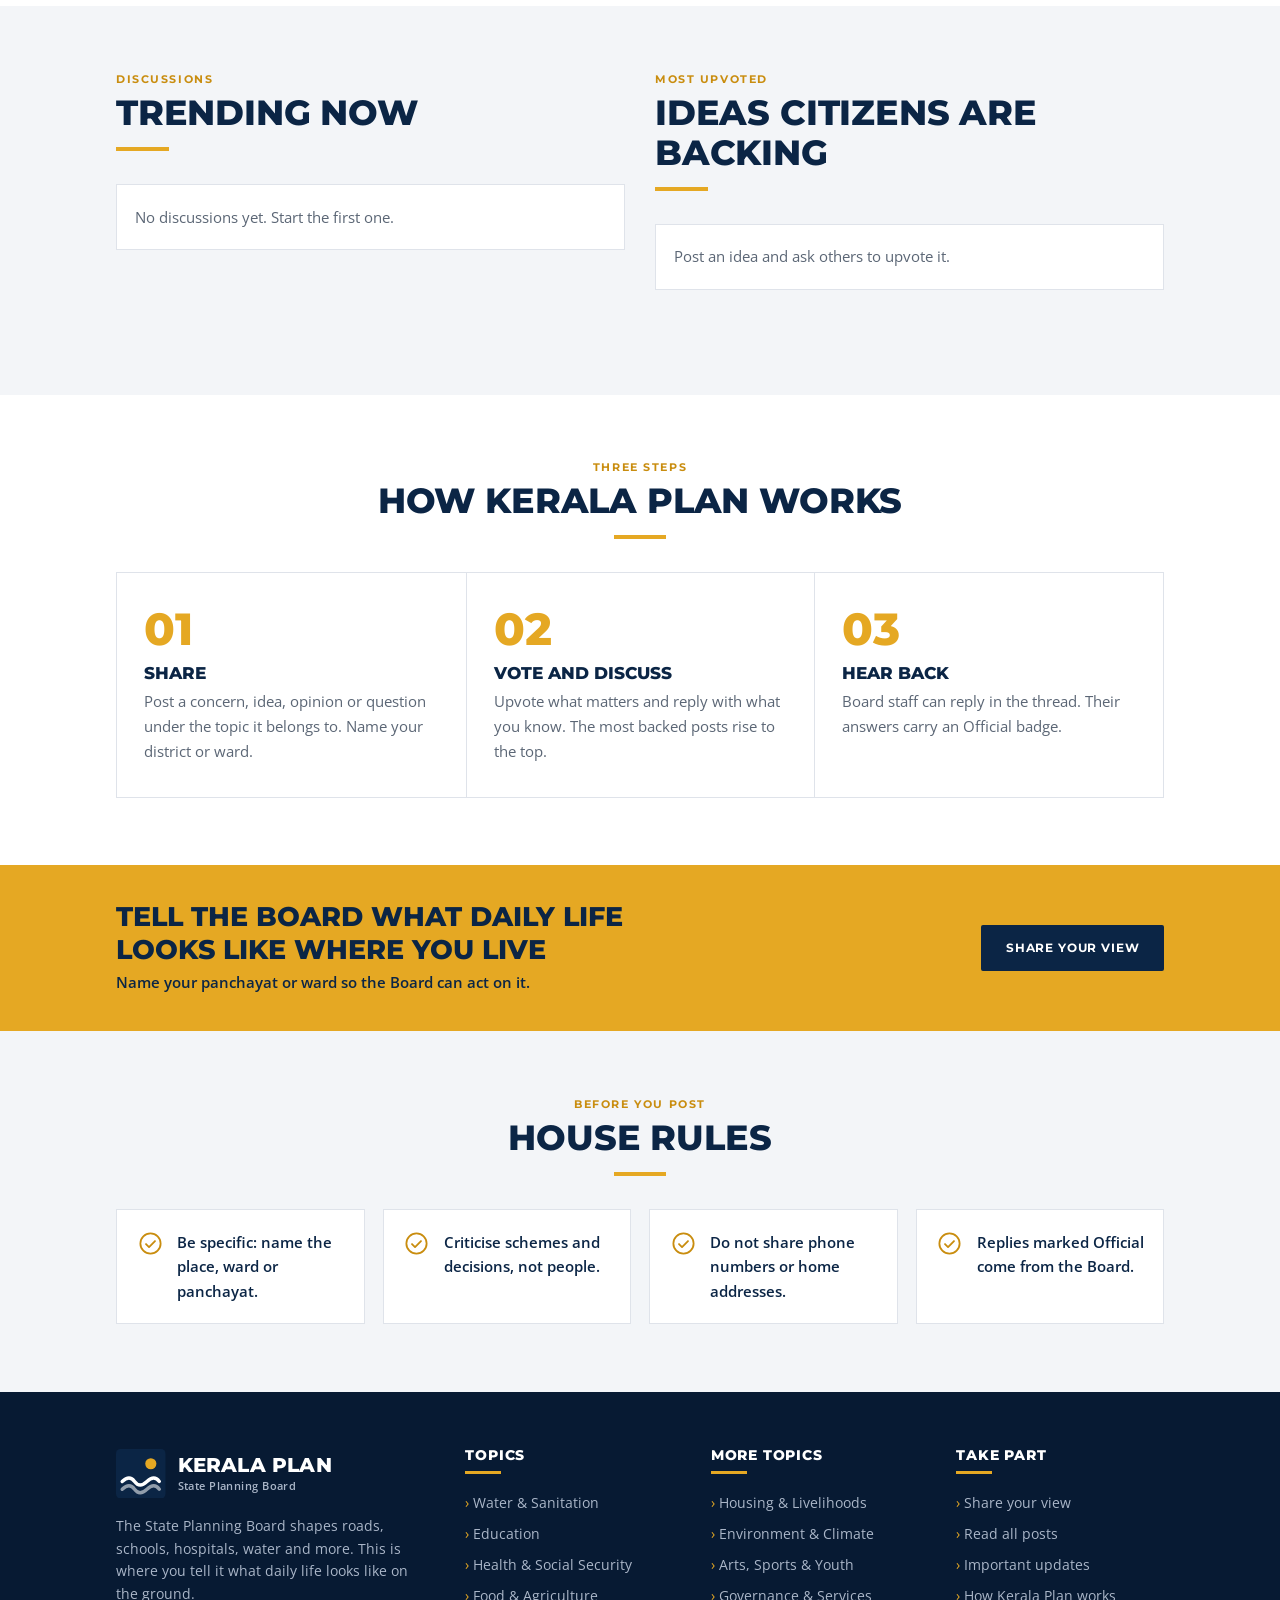
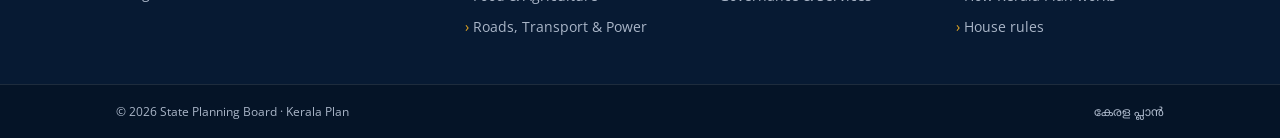
==== commit cbae46e6: "Redesign as a government portal using only Kerala Plan content Navy and gold civic layout: top bar w" ====
--- a/index.html
+++ b/index.html
@@ -3,138 +3,259 @@
 <head>
 <meta charset="utf-8">
 <meta name="viewport" content="width=device-width,initial-scale=1">
-<title>Kerala State Planning Board</title>
-<meta name="description" content="Kerala State Planning Board: Five-Year and Annual Plans, the Economic Review, decentralised planning and citizen participation.">
+<title>Kerala Plan · State Planning Board</title>
+<meta name="description" content="Kerala Plan: tell the State Planning Board what daily life looks like where you live.">
 <link rel="preconnect" href="https://fonts.googleapis.com">
-<link rel="stylesheet" href="https://fonts.googleapis.com/css2?family=Bricolage+Grotesque:opsz,wght@12..96,600;12..96,800&family=Noto+Sans:wght@400;500;600;700&family=Noto+Sans+Malayalam:wght@400;600&display=swap">
-<link rel="stylesheet" href="assets/style.css">
-<script src="assets/site.js"></script>
+<link rel="stylesheet" href="https://fonts.googleapis.com/css2?family=Montserrat:wght@600;700;800&family=Open+Sans:wght@400;600;700&family=Noto+Sans+Malayalam:wght@400;600&display=swap">
+<link rel="stylesheet" href="assets/gov.css">
+<script src="assets/common.js"></script>
 </head>
 <body>
 <div id="site-header"></div>
 
 <main id="main">
+  <!-- Hero -->
   <section class="hero">
-    <div class="container">
+    <svg class="bg" viewBox="0 0 1600 700" preserveAspectRatio="xMidYMid slice" aria-hidden="true">
+      <defs>
+        <linearGradient id="sky" x1="0" y1="0" x2="0" y2="1"><stop offset="0" stop-color="#1d4278"/><stop offset=".55" stop-color="#d98c3a"/><stop offset="1" stop-color="#f2c26b"/></linearGradient>
+        <linearGradient id="lake" x1="0" y1="0" x2="0" y2="1"><stop offset="0" stop-color="#e6a650"/><stop offset="1" stop-color="#0b2545"/></linearGradient>
+      </defs>
+      <rect width="1600" height="700" fill="url(#sky)"/>
+      <circle cx="1180" cy="380" r="70" fill="#fbe3a6" opacity=".9"/>
+      <path d="M600 430 Q760 330 900 400 T1200 380 T1600 360 V470 H600Z" fill="#3c5a5a" opacity=".55"/>
+      <path d="M700 460 Q860 400 1020 440 T1360 420 T1600 430 V480 H700Z" fill="#1f3b3b" opacity=".8"/>
+      <rect y="470" width="1600" height="230" fill="url(#lake)"/>
+      <g stroke="#fbe3a6" stroke-width="3" opacity=".45" stroke-linecap="round">
+        <path d="M1100 500h160M1130 525h110M1080 555h200M1150 590h80"/>
+      </g>
+      <!-- houseboat -->
+      <g transform="translate(860 470)">
+        <path d="M0 18 Q110 40 230 18 L215 30 Q110 48 15 30Z" fill="#0b2545"/>
+        <path d="M30 18 Q60 -22 115 -24 Q170 -22 200 18Z" fill="#2a1d0f"/>
+        <path d="M45 18 Q70 -10 115 -12 Q160 -10 185 18" fill="none" stroke="#e5a823" stroke-width="2" opacity=".7"/>
+      </g>
+      <!-- palms -->
+      <g fill="#0b1f2e">
+        <path d="M1380 480 C1372 400 1384 330 1408 260 L1414 262 C1394 330 1384 400 1390 480Z"/>
+        <path d="M1410 262 C1360 240 1320 250 1290 280 C1330 262 1370 262 1410 268Z"/>
+        <path d="M1410 262 C1450 230 1500 232 1530 255 C1490 248 1450 254 1412 270Z"/>
+        <path d="M1410 262 C1400 220 1370 200 1340 196 C1370 214 1392 236 1404 268Z"/>
+        <path d="M1410 262 C1430 220 1462 204 1494 204 C1460 222 1436 242 1416 270Z"/>
+        <path d="M1410 262 C1380 270 1356 300 1350 330 C1370 300 1390 284 1414 270Z"/>
+        <path d="M1510 490 C1506 430 1516 380 1534 330 L1540 332 C1524 380 1516 430 1520 490Z"/>
+        <path d="M1536 332 C1500 314 1470 322 1448 344 C1478 332 1506 332 1536 338Z"/>
+        <path d="M1536 332 C1566 308 1600 310 1620 326 C1592 322 1564 326 1538 340Z"/>
+        <path d="M1536 332 C1530 300 1508 284 1486 282 C1508 296 1524 312 1532 338Z"/>
+        <path d="M1250 480 C1246 440 1252 405 1266 370 L1271 372 C1258 405 1253 440 1256 480Z"/>
+        <path d="M1268 372 C1240 360 1218 366 1202 384 C1224 374 1246 374 1268 378Z"/>
+        <path d="M1268 372 C1290 354 1316 356 1332 368 C1310 366 1290 368 1270 380Z"/>
+        <path d="M1200 478 Q1400 462 1600 470 V492 Q1400 486 1200 494Z"/>
+      </g>
+    </svg>
+    <div class="wrap">
+      <span class="kick">State Planning Board</span>
+      <h1>Kerala, planned together</h1>
+      <p class="ml" lang="ml">കേരള പ്ലാൻ</p>
+      <p class="lead">The State Planning Board shapes the roads you travel, the schools your children attend, the water you drink and the hospitals you rely on. Tell it what daily life looks like where you live.</p>
+      <div class="btns">
+        <a class="btn gold" href="forum.html#new">Share your view</a>
+        <a class="btn line" href="forum.html#all">Read all posts</a>
+      </div>
+    </div>
+  </section>
+
+  <!-- Quick access -->
+  <div class="wrap quick">
+    <div class="box">
+      <div class="lbl"><small>Browse by topic</small><b>What matters to you?</b></div>
+      <div class="tiles" id="tiles"></div>
+    </div>
+  </div>
+
+  <!-- About -->
+  <section class="sec">
+    <div class="wrap about">
+      <div class="pic" aria-hidden="true">
+        <svg viewBox="0 0 520 400">
+          <rect width="520" height="400" fill="#0b2545"/>
+          <g fill="none" stroke="#1d4278" stroke-width="1">
+            <path d="M0 50h520M0 100h520M0 150h520M0 200h520M0 250h520M0 300h520M0 350h520M65 0v400M130 0v400M195 0v400M260 0v400M325 0v400M390 0v400M455 0v400"/>
+          </g>
+          <!-- simplified map outline of Kerala's coast, stylised -->
+          <path d="M210 30 C230 60 236 90 250 120 C262 150 270 175 285 205 C298 232 308 262 318 290 C326 316 334 345 340 372 L360 372 C356 340 350 312 344 284 C336 250 326 222 318 192 C306 160 292 130 280 100 C268 72 256 48 240 26Z" fill="#e5a823" opacity=".95"/>
+          <g fill="#fff">
+            <circle cx="236" cy="70" r="5"/><circle cx="262" cy="140" r="5"/><circle cx="292" cy="215" r="5"/><circle cx="318" cy="285" r="5"/><circle cx="346" cy="352" r="6"/>
+          </g>
+          <g stroke="#fff" stroke-width="1.5" opacity=".6" fill="none">
+            <path d="M236 70 L120 90M262 140 L400 120M292 215 L140 240M318 285 L430 270M346 352 L200 360"/>
+          </g>
+          <g fill="#fff" font-family="Montserrat,Arial" font-weight="700" font-size="13" letter-spacing="1">
+            <text x="40" y="94">WATER</text><text x="408" y="124">EDUCATION</text><text x="60" y="244">HEALTH</text><text x="438" y="274">ROADS</text><text x="96" y="364">HOUSING</text>
+          </g>
+        </svg>
+      </div>
       <div>
-        <span class="eyebrow" style="color:var(--gold)">Kerala State Planning Board</span>
-        <h1>Kerala, planned together</h1>
-        <p class="ml-tag ml">ഒരുമിച്ച് ആസൂത്രണം ചെയ്യുന്ന കേരളം</p>
-        <p class="lead">The State Planning Board shapes the roads you travel, the schools your children attend, the water you drink and the hospitals you rely on. We prepare Kerala’s plans, track how they are carried out and listen to what daily life looks like where you live.</p>
-        <div class="cta">
-          <a class="btn gold" href="participate.html">Share your view</a>
-          <a class="btn" href="plans.html">Explore the plans</a>
-          <a class="btn" href="publications.html">Economic Review 2025</a>
-        </div>
-      </div>
-      <div class="hero-art" aria-hidden="true">
-        <svg viewBox="0 0 400 300">
-          <defs><linearGradient id="sky" x1="0" y1="0" x2="0" y2="1"><stop offset="0" stop-color="#0e6b56"/><stop offset="1" stop-color="#13846a"/></linearGradient></defs>
-          <rect width="400" height="300" rx="22" fill="url(#sky)"/>
-          <circle cx="300" cy="80" r="34" fill="#c4921c"/>
-          <path d="M0 170 Q70 110 140 150 T280 140 T400 150 V300 H0Z" fill="#0a5546"/>
-          <path d="M0 200 Q90 160 180 190 T400 185 V300 H0Z" fill="#073f33"/>
-          <g fill="none" stroke="#f4fbf7" stroke-width="4" stroke-linecap="round">
-            <path d="M20 235c16-14 30-14 42 0s26 14 42 0 30-14 42 0 26 14 42 0 30-14 42 0 26 14 42 0 30-14 42 0 26 14 42 0" opacity=".9"/>
-            <path d="M20 262c16-14 30-14 42 0s26 14 42 0 30-14 42 0 26 14 42 0 30-14 42 0 26 14 42 0 30-14 42 0 26 14 42 0" opacity=".45"/>
-          </g>
-          <g stroke="#c4921c" stroke-width="3" fill="none" stroke-linecap="round">
-            <path d="M84 200 Q80 160 92 120"/>
-            <path d="M92 120q-22-6-36 6M92 120q20-12 38-2M92 120q-10-20-28-22M92 120q14-18 30-16"/>
-          </g>
-          <g fill="#f4fbf7" opacity=".9">
-            <rect x="214" y="168" width="10" height="26" rx="2"/><rect x="230" y="156" width="10" height="38" rx="2"/><rect x="246" y="142" width="10" height="52" rx="2"/><rect x="262" y="126" width="10" height="68" rx="2"/>
-          </g>
-          <path d="M206 132 L262 104 L276 112" fill="none" stroke="#c4921c" stroke-width="3" stroke-linecap="round" stroke-linejoin="round"/>
-        </svg>
-      </div>
-    </div>
-  </section>
-
-  <div class="container">
-    <div class="stats" aria-label="Key figures">
-      <div class="stat card"><b>6.19%</b><span>Real GSDP growth</span><small>2024-25 · Economic Review 2025</small></div>
-      <div class="stat card"><b>14th</b><span>Five-Year Plan</span><small>2022-27, now in its final years</small></div>
-      <div class="stat card"><b>1,200+</b><span>Local governments</span><small>prepare their own plans each year</small></div>
-      <div class="stat card"><b>1967</b><span>Board established</span><small>Advising Kerala for nearly 60 years</small></div>
-    </div>
-  </div>
-
-  <section class="section">
-    <div class="container split">
-      <div>
-        <div class="sh"><div><span class="eyebrow">Notices</span><h2>Important updates</h2></div><a class="btn sm" href="updates.html">All updates</a></div>
-        <div class="list" id="updates"></div>
-      </div>
-      <div style="display:grid;gap:1rem">
-        <div class="ask card" id="ask"></div>
-        <div class="card" style="padding:1.1rem 1.2rem">
-          <span class="eyebrow">Quick links</span>
-          <ul style="margin:.3rem 0 0;padding-left:1.1rem;display:grid;gap:.35rem">
-            <li><a href="publications.html">Economic Review 2025</a></li>
-            <li><a href="plans.html#fyp">14th Five-Year Plan documents</a></li>
-            <li><a href="plans.html#decentralised">Guidelines for local government plans</a></li>
-            <li><a href="updates.html">Tenders &amp; notices</a></li>
-            <li><a href="contact.html#rti">Right to Information</a></li>
-          </ul>
-        </div>
-      </div>
-    </div>
-  </section>
-
-  <section class="section alt">
-    <div class="container">
-      <div class="sh"><div><span class="eyebrow">What we do</span><h2>Planning for every part of Kerala</h2><p>From state-wide plans to the ward in your panchayat, the Board connects evidence, budgets and people.</p></div></div>
-      <div class="g4">
-        <a class="fcard card" href="plans.html#fyp"><span class="ic"><svg viewBox="0 0 24 24" fill="none" stroke="currentColor" stroke-width="2" stroke-linecap="round"><rect x="3" y="4" width="18" height="17" rx="2"/><path d="M3 9h18M8 2v4M16 2v4"/></svg></span><h3>Five-Year Plans</h3><p>Long-range priorities and sector outlays, set with working groups of experts and departments.</p><span class="more">Fourteenth Plan →</span></a>
-        <a class="fcard card" href="plans.html#annual"><span class="ic"><svg viewBox="0 0 24 24" fill="none" stroke="currentColor" stroke-width="2" stroke-linecap="round"><path d="M4 20V10M10 20V4M16 20v-7M22 20H2"/></svg></span><h3>Annual Plans</h3><p>Scheme-by-scheme allocations for each financial year, presented with the State Budget.</p><span class="more">Annual Plan 2026-27 →</span></a>
-        <a class="fcard card" href="plans.html#review"><span class="ic"><svg viewBox="0 0 24 24" fill="none" stroke="currentColor" stroke-width="2" stroke-linecap="round"><path d="M3 17l6-6 4 4 8-8"/><path d="M15 7h6v6"/></svg></span><h3>Economic Review</h3><p>The yearly account of Kerala’s economy placed before the Legislative Assembly.</p><span class="more">Economic Review 2025 →</span></a>
-        <a class="fcard card" href="plans.html#decentralised"><span class="ic"><svg viewBox="0 0 24 24" fill="none" stroke="currentColor" stroke-width="2" stroke-linecap="round"><circle cx="12" cy="5" r="2.5"/><circle cx="5" cy="18" r="2.5"/><circle cx="19" cy="18" r="2.5"/><path d="M12 7.5v4M12 11.5l-5.5 4.5M12 11.5l5.5 4.5"/></svg></span><h3>Decentralised planning</h3><p>Guiding panchayats and municipalities as they plan with grama sabhas and ward sabhas.</p><span class="more">People’s Plan →</span></a>
-        <a class="fcard card" href="plans.html#evaluation"><span class="ic"><svg viewBox="0 0 24 24" fill="none" stroke="currentColor" stroke-width="2" stroke-linecap="round"><circle cx="11" cy="11" r="7"/><path d="M21 21l-5-5"/></svg></span><h3>Evaluation</h3><p>Independent studies of how schemes perform on the ground, feeding back into the next plan.</p><span class="more">Evaluation studies →</span></a>
-        <a class="fcard card" href="plans.html#monitoring"><span class="ic"><svg viewBox="0 0 24 24" fill="none" stroke="currentColor" stroke-width="2" stroke-linecap="round"><path d="M2 12h4l3-8 4 16 3-8h6"/></svg></span><h3>Plan monitoring</h3><p>Tracking expenditure and physical progress of departmental and local plans.</p><span class="more">How we monitor →</span></a>
-        <a class="fcard card" href="about.html#divisions"><span class="ic"><svg viewBox="0 0 24 24" fill="none" stroke="currentColor" stroke-width="2" stroke-linecap="round"><rect x="3" y="3" width="7" height="7" rx="1"/><rect x="14" y="3" width="7" height="7" rx="1"/><rect x="3" y="14" width="7" height="7" rx="1"/><rect x="14" y="14" width="7" height="7" rx="1"/></svg></span><h3>Expert divisions</h3><p>Specialist divisions for agriculture, social services, infrastructure, perspective planning and more.</p><span class="more">Meet the divisions →</span></a>
-        <a class="fcard card" href="participate.html"><span class="ic"><svg viewBox="0 0 24 24" fill="none" stroke="currentColor" stroke-width="2" stroke-linecap="round"><path d="M21 12a8 8 0 01-11.6 7.1L3 21l1.9-6.4A8 8 0 1121 12z"/></svg></span><h3>Have your say</h3><p>Post a concern, idea or question. Board staff read it and reply in the thread.</p><span class="more">Join the discussion →</span></a>
-      </div>
-    </div>
-  </section>
-
-  <section class="section">
-    <div class="container">
-      <div class="sh"><div><span class="eyebrow">Kerala Plan · Have your say</span><h2>Browse by topic</h2><p>Share a concern, an idea or an opinion on the things that shape daily life: your plate, your commute, your classroom, your hospital, your village.</p></div><a class="btn sm primary" href="participate.html">Open the forum</a></div>
-      <div class="g3" id="topics"></div>
-    </div>
-  </section>
-
-  <section class="section alt">
-    <div class="container">
-      <div class="sh"><div><span class="eyebrow">Library</span><h2>Latest publications</h2></div><a class="btn sm" href="publications.html">All publications</a></div>
-      <div class="list" id="pubs"></div>
-    </div>
-  </section>
-
-  <section class="section">
-    <div class="container">
-      <div class="sh"><div><span class="eyebrow">Participation</span><h2>How Kerala Plan works</h2></div></div>
+        <div class="title"><small>About Kerala Plan</small><h2>Your voice in Kerala’s plans</h2></div>
+        <p><b style="color:var(--navy)">The State Planning Board shapes roads, schools, hospitals, water and more. This is where you tell it what daily life looks like on the ground.</b></p>
+        <p>Share a concern, an idea or an opinion on the things that shape daily life: your plate, your commute, your classroom, your hospital, your village. The State Planning Board reads it here.</p>
+        <p>Pick a topic and start the first conversation. Name your panchayat or ward so the Board can act on it.</p>
+        <div class="btns" style="margin-top:1.4rem"><a class="btn" href="forum.html#new">Share your view</a><a class="btn out" href="#how">How it works</a></div>
+        <div class="sig"><span class="seal" aria-hidden="true">LOGO</span><div><b>State Planning Board</b><span>Replies marked Official come from the Board.</span></div></div>
+      </div>
+    </div>
+  </section>
+
+  <!-- Counters -->
+  <section class="counters" aria-label="Kerala Plan in numbers"><div class="wrap" id="counters"></div></section>
+
+  <!-- Updates + Question of the week -->
+  <section class="sec grey" id="updates">
+    <div class="wrap">
+      <div class="title row"><div><small>From the Board</small><h2>Important updates</h2></div><div id="ubtn"></div></div>
+      <div class="news">
+        <div><div id="uform"></div><div id="ulist"></div></div>
+        <aside><div class="qow" id="qow"></div></aside>
+      </div>
+    </div>
+  </section>
+
+  <!-- Topics -->
+  <section class="sec">
+    <div class="wrap">
+      <div class="title c"><small>Kerala Plan</small><h2>Browse by topic</h2></div>
+      <div class="depts" id="depts"></div>
+    </div>
+  </section>
+
+  <!-- Trending / Ideas -->
+  <section class="sec grey">
+    <div class="wrap">
+      <div class="two">
+        <div><div class="title"><small>Discussions</small><h2>Trending now</h2></div><div class="panel" id="trend"></div></div>
+        <div><div class="title"><small>Most upvoted</small><h2>Ideas citizens are backing</h2></div><div class="panel" id="ideas"></div></div>
+      </div>
+      <div id="board" style="margin-top:2.5rem"></div>
+    </div>
+  </section>
+
+  <!-- How it works -->
+  <section class="sec" id="how">
+    <div class="wrap">
+      <div class="title c"><small>Three steps</small><h2>How Kerala Plan works</h2></div>
       <ol class="steps">
-        <li class="card"><b>Share</b><span>Post a concern, idea, opinion or question under the topic it belongs to. Name your district or ward.</span></li>
-        <li class="card"><b>Vote and discuss</b><span>Upvote what matters and reply with what you know. The most backed posts rise to the top.</span></li>
-        <li class="card"><b>Hear back</b><span>Board staff reply in the thread. Their answers carry an Official badge, and recurring themes go to the working groups.</span></li>
+        <li><b>Share</b><span>Post a concern, idea, opinion or question under the topic it belongs to. Name your district or ward.</span></li>
+        <li><b>Vote and discuss</b><span>Upvote what matters and reply with what you know. The most backed posts rise to the top.</span></li>
+        <li><b>Hear back</b><span>Board staff can reply in the thread. Their answers carry an Official badge.</span></li>
       </ol>
     </div>
   </section>
+
+  <!-- CTA -->
+  <section class="cta"><div class="wrap">
+    <div><h2>Tell the Board what daily life looks like where you live</h2><p>Name your panchayat or ward so the Board can act on it.</p></div>
+    <a class="btn" href="forum.html#new">Share your view</a>
+  </div></section>
+
+  <!-- House rules -->
+  <section class="sec grey" id="rules">
+    <div class="wrap">
+      <div class="title c"><small>Before you post</small><h2>House rules</h2></div>
+      <ul class="rules" id="rlist"></ul>
+    </div>
+  </section>
 </main>
 
 <div id="site-footer"></div>
+
 <script>
 (function(){
-  var S=window.SPB,e=S.esc;
-  document.getElementById('updates').innerHTML=S.sortedUpdates().slice(0,4).map(S.updateHTML).join('');
-  var w=S.weekAsk();
-  document.getElementById('ask').innerHTML='<span class="eyebrow">Question of the week · '+e(w.name)+'</span><h3>'+e(w.ask)+'</h3><a class="btn" href="participate.html#'+w.id+'">Answer in '+e(w.name)+'</a>';
-  document.getElementById('topics').innerHTML=S.CATS.map(function(c){
-    return '<a class="tcard card" href="participate.html#'+c.id+'"><span class="th"><span class="dot" style="--h:'+c.h+'"></span><b>'+e(c.name)+'</b></span><span class="tb">'+e(c.blurb)+'</span></a>';
-  }).join('');
-  document.getElementById('pubs').innerHTML=S.PUBS.slice(0,4).map(S.pubHTML).join('');
+var K=KP,h=K.h,CATS=K.CATS,CAT=K.CAT;
+var S={posts:[],comments:[],votes:[],updates:[],showUF:false,uform:null};
+
+document.querySelector('.seal').outerHTML='<span class="seal" aria-hidden="true">'+K.LOGO+'</span>';
+
+/* static pieces */
+var tiles=document.getElementById('tiles');
+CATS.forEach(function(c){tiles.append(h('a',{class:'tile',href:'forum.html#'+c.id},K.ico(c.id),c.name));});
+var rl=document.getElementById('rlist');
+['Be specific: name the place, ward or panchayat.','Criticise schemes and decisions, not people.','Do not share phone numbers or home addresses.','Replies marked Official come from the Board.']
+  .forEach(function(r){rl.append(h('li',null,K.ico('check'),h('span',null,r)));});
+var w=K.weekAsk();
+document.getElementById('qow').append(h('small',null,'Question of the week · '+w.name),h('h3',null,w.ask),h('a',{class:'btn gold',href:'forum.html#'+w.id},'Answer in '+w.name));
+
+/* live pieces */
+function miniPost(p,extra){
+  var c=CAT[p.cat]||{name:'General'};
+  return h('a',{class:'mini',href:'forum.html#'+p.cat+'/'+p.id},
+    h('span',{class:'sc'},String(S.score[p.id]||0),h('small',null,'votes')),
+    h('span',null,h('b',null,p.title),
+      h('span',{class:'tags',style:'margin-top:.3rem'},h('span',{class:'tag'},c.name),(S.ccount[p.id]||0)+' comments · '+K.ago(p.ts)),
+      extra?h('p',null,extra):null));
+}
+function lst(id,arr,none){var c=document.getElementById(id);c.textContent='';if(!arr.length)c.append(h('p',{class:'none'},none));arr.forEach(function(p){c.append(miniPost(p))});}
+function updateNode(u){
+  var c=u.cat&&CAT[u.cat],d=new Date(u.ts);
+  return h('article',{class:'upd'+(u.pinned?' pin':'')},
+    h('div',{class:'date'},h('b',null,String(d.getDate())),h('span',null,d.toLocaleDateString('en-IN',{month:'short'})+' '+d.getFullYear())),
+    h('div',{class:'c'},
+      h('div',{class:'tags'},h('span',{class:'tag '+u.kind},u.kind||'Notice'),u.pinned?h('span',{class:'tag pinned'},'Pinned'):null,c?h('span',null,c.name):null,h('span',null,K.ago(u.ts))),
+      h('h3',null,u.title),u.body?h('p',null,u.body):null,
+      K.isStaff()?h('div',{class:'x'},h('button',{class:'lnk del',type:'button',onclick:function(){K.DB.collection('updates').doc(u.id).delete();K.toast('Update deleted.');}},'Delete')):null));
+}
+function updateForm(){
+  if(S.uform)return S.uform;
+  var kind=h('select',{id:'ukind'});K.KINDS.forEach(function(k){kind.append(h('option',{value:k},k))});
+  var cat=h('select',{id:'ucat'},h('option',{value:''},'All of Kerala'));CATS.forEach(function(c){cat.append(h('option',{value:c.id},c.name))});
+  var title=h('input',{id:'utitle',maxlength:'120',placeholder:'Headline'});
+  var body=h('textarea',{id:'ubody',maxlength:'1500',placeholder:'Details, dates and how people can take part'});
+  var pin=h('input',{type:'checkbox',id:'upin'});
+  var f=h('form',{class:'panel form',novalidate:true,style:'margin-bottom:1rem'},
+    h('div',{class:'frow'},h('div',{class:'field'},h('label',{for:'ukind'},'Type'),kind),h('div',{class:'field'},h('label',{for:'ucat'},'Topic'),cat)),
+    h('div',{class:'field'},h('label',{for:'utitle'},'Headline'),title),
+    h('div',{class:'field'},h('label',{for:'ubody'},'Details'),body),
+    h('div',{class:'factions'},h('label',{class:'chk',for:'upin',style:'margin-right:auto'},pin,'Pin to the top'),h('button',{class:'btn',type:'submit'},'Publish update')));
+  f.addEventListener('submit',async function(e){
+    e.preventDefault();var t=title.value.trim();
+    if(t.length<4){K.toast('Add a headline of at least 4 characters.');title.focus();return;}
+    await K.DB.collection('updates').add({kind:kind.value,cat:cat.value,title:t,body:body.value.trim(),pinned:pin.checked,ts:Date.now(),author:K.UID});
+    title.value='';body.value='';pin.checked=false;S.showUF=false;K.toast('Update published.');render();
+  });
+  return S.uform=f;
+}
+function render(){
+  K.derive(S);
+  var voices={};S.posts.concat(S.comments).forEach(function(x){if(x.author)voices[x.author]=1;});
+  var ct=document.getElementById('counters');ct.textContent='';
+  [['posts',S.posts.length,'posts'],['comments',S.comments.length,'comments'],['people',Object.keys(voices).length,'citizens taking part'],['topics',CATS.length,'topics']]
+    .forEach(function(x){ct.append(h('div',{class:'counter'},K.ico(x[0]),h('b',null,String(x[1])),h('span',null,x[2])));});
+
+  var ub=document.getElementById('ubtn');ub.textContent='';
+  if(K.isStaff())ub.append(h('button',{class:'btn sm out',type:'button',onclick:function(){S.showUF=!S.showUF;render();}},S.showUF?'Close':'Post an update'));
+  var uf=document.getElementById('uform');if(!(K.isStaff()&&S.showUF))uf.textContent='';else if(!uf.firstChild)uf.append(updateForm());
+  var ul=document.getElementById('ulist');ul.textContent='';
+  var ups=S.updates.slice().sort(function(a,b){return(b.pinned?1:0)-(a.pinned?1:0)||b.ts-a.ts});
+  if(!ups.length)ul.append(h('div',{class:'empty'},h('h3',null,'No updates yet'),h('p',null,K.isStaff()?'Publish the first notice for citizens: a consultation, a deadline or a result.':'Notices from the State Planning Board will appear here, such as consultations, deadlines and results.')));
+  else ups.slice(0,6).forEach(function(u){ul.append(updateNode(u))});
+
+  var dp=document.getElementById('depts');dp.textContent='';
+  CATS.forEach(function(c){
+    var n=S.posts.filter(function(p){return p.cat===c.id}).length;
+    dp.append(h('a',{class:'dept',href:'forum.html#'+c.id},h('span',{class:'ico'},K.ico(c.id)),h('h3',null,c.name),h('p',null,c.blurb),
+      h('span',{class:'more'},'View topic ›',h('em',null,n+(n===1?' post':' posts')))));
+  });
+
+  lst('trend',S.posts.slice().sort(function(a,b){return K.hot(S,b)-K.hot(S,a)}).slice(0,5),'No discussions yet. Start the first one.');
+  lst('ideas',S.posts.filter(function(p){return p.flair==='Idea'}).sort(function(a,b){return(S.score[b.id]||0)-(S.score[a.id]||0)||b.ts-a.ts}).slice(0,5),'Post an idea and ask others to upvote it.');
+
+  var bd=document.getElementById('board');bd.textContent='';
+  var br=S.comments.filter(function(c){return c.board}).sort(function(a,b){return b.ts-a.ts}).slice(0,3);
+  var panel=h('div',{class:'panel'});
+  br.forEach(function(c){var p=S.posts.filter(function(x){return x.id===c.post})[0];if(p)panel.append(miniPost(p,'Board reply: '+c.body));});
+  if(panel.children.length)bd.append(h('div',{class:'title'},h('small',null,'Official'),h('h2',null,'Replies from the Board')),panel);
+}
+['posts','comments','votes','updates'].forEach(function(n){K.DB.collection(n).onSnapshot(function(s){S[n]=K.docs(s);render();});});
+render();
 })();
 </script>
 </body>
--- a/assets/gov.css
+++ b/assets/gov.css
@@ -0,0 +1,267 @@
+/* Kerala Plan · State Planning Board — government portal styles.
+   Navy + gold civic palette, square corners, uppercase section labels. */
+:root{
+  --navy:#0b2545; --navy-2:#13315c; --navy-3:#1d4278;
+  --gold:#e5a823; --gold-2:#c98d0f;
+  --ink:#1f2a37; --muted:#5b6675; --line:#dfe3ea; --bg:#ffffff; --bg-2:#f3f5f8;
+  --danger:#b3261e; --ok:#1f7a4d;
+  --head:'Montserrat','Noto Sans Malayalam',Arial,sans-serif;
+  --body:'Open Sans','Noto Sans Malayalam',Arial,sans-serif;
+  --max:72rem; --gut:max(16px,env(safe-area-inset-left,0px));
+  --fs:15px;
+}
+*{box-sizing:border-box}
+html{font-size:var(--fs);scroll-padding-top:7rem}
+body{margin:0;background:var(--bg);color:var(--ink);font:1rem/1.65 var(--body)}
+a{color:var(--navy-3)}
+img,svg{max-width:100%}
+button,input,select,textarea{font:inherit;color:inherit}
+button{cursor:pointer}
+:focus-visible{outline:3px solid var(--gold);outline-offset:2px}
+[hidden]{display:none!important}
+.skip{position:absolute;left:-999px;top:0;background:var(--gold);color:var(--navy);padding:.5rem 1rem;z-index:99;font-weight:700}
+.skip:focus{left:1rem}
+.wrap{max-width:var(--max);margin:0 auto;padding-left:var(--gut);padding-right:var(--gut)}
+
+/* ---------- top bar ---------- */
+.topbar{background:var(--navy);color:#c9d3e3;font-size:.8rem}
+.topbar .wrap{display:flex;align-items:center;justify-content:space-between;gap:1rem;min-height:2.4rem;flex-wrap:wrap}
+.topbar .l{display:flex;gap:1.2rem;align-items:center;flex-wrap:wrap}
+.topbar .l span{display:inline-flex;gap:.4rem;align-items:center}
+.topbar svg{width:.9rem;height:.9rem;fill:var(--gold)}
+.topbar .r{display:flex;align-items:center;gap:.25rem}
+.topbar .r button{background:transparent;border:1px solid rgba(255,255,255,.2);color:#fff;width:1.9rem;height:1.6rem;border-radius:2px;font-size:.75rem;font-weight:700;line-height:1}
+.topbar .r button:hover{background:var(--gold);color:var(--navy);border-color:var(--gold)}
+.topbar .sep{width:1px;height:1rem;background:rgba(255,255,255,.2);margin:0 .4rem}
+
+/* ---------- header ---------- */
+.hdr{background:#fff;border-bottom:3px solid var(--gold);position:sticky;top:0;z-index:30;box-shadow:0 2px 12px rgba(11,37,69,.08)}
+.hdr .wrap{display:flex;align-items:center;gap:1.4rem;min-height:5.2rem}
+.logo{display:flex;align-items:center;gap:.8rem;text-decoration:none;color:var(--navy);flex:none}
+.logo svg{width:3.3rem;height:3.3rem}
+.logo b{display:block;font:800 1.35rem/1.05 var(--head);letter-spacing:.01em;text-transform:uppercase}
+.logo small{display:block;font:600 .74rem/1.3 var(--body);color:var(--muted);letter-spacing:.04em;margin-top:.2rem}
+.nav{margin-left:auto}
+.nav>ul{display:flex;list-style:none;margin:0;padding:0;align-items:center}
+.nav>ul>li{position:relative}
+.nav>ul>li>a{display:block;padding:1.95rem .85rem;font:700 .8rem/1 var(--head);letter-spacing:.06em;text-transform:uppercase;color:var(--navy);text-decoration:none;border-bottom:3px solid transparent;margin-bottom:-3px}
+.nav>ul>li>a:hover,.nav>ul>li>a[aria-current="page"]{color:var(--gold-2);border-bottom-color:var(--navy)}
+.nav .dd{position:absolute;left:0;top:100%;min-width:17rem;background:#fff;border-top:3px solid var(--gold);box-shadow:0 12px 24px rgba(11,37,69,.15);list-style:none;margin:0;padding:.4rem 0;display:none}
+.nav li:hover>.dd,.nav li:focus-within>.dd{display:block}
+.nav .dd a{display:flex;gap:.6rem;align-items:center;padding:.55rem 1.1rem;color:var(--ink);text-decoration:none;font-size:.88rem;border-left:3px solid transparent}
+.nav .dd a:hover{background:var(--bg-2);border-left-color:var(--gold);color:var(--navy)}
+.nav .dd svg{width:1.1rem;height:1.1rem;color:var(--navy-3);flex:none}
+.hbtn{background:var(--gold);color:var(--navy);font:700 .8rem/1 var(--head);letter-spacing:.06em;text-transform:uppercase;padding:.9rem 1.2rem;border:0;border-radius:2px;text-decoration:none;flex:none}
+.hbtn:hover{background:var(--navy);color:#fff}
+.burger{display:none;margin-left:auto;background:var(--navy);color:#fff;border:0;border-radius:2px;padding:.55rem .65rem;line-height:0}
+.burger svg{width:1.3rem;height:1.3rem}
+@media (max-width:1060px){
+  .burger{display:block}
+  .hdr .hbtn{display:none}
+  .nav{position:absolute;left:0;right:0;top:100%;background:#fff;border-top:1px solid var(--line);box-shadow:0 12px 24px rgba(11,37,69,.15);display:none;max-height:75vh;overflow:auto}
+  .nav.open{display:block}
+  .nav>ul{flex-direction:column;align-items:stretch;padding:.4rem var(--gut) 1rem}
+  .nav>ul>li>a{padding:.85rem 0;border-bottom:1px solid var(--line);margin:0}
+  .nav .dd{position:static;display:block;box-shadow:none;border:0;padding:0 0 .4rem}
+  .nav .dd a{padding:.45rem .6rem}
+  .logo small{font-size:.68rem}
+}
+
+/* ---------- hero ---------- */
+.hero{position:relative;color:#fff;min-height:34rem;display:flex;align-items:center;overflow:hidden;background:var(--navy)}
+.hero .bg{position:absolute;inset:0;width:100%;height:100%;object-fit:cover}
+.hero::before{content:"";position:absolute;inset:0;background:linear-gradient(90deg,rgba(11,37,69,.92) 0%,rgba(11,37,69,.72) 45%,rgba(11,37,69,.15) 100%);z-index:1}
+.hero .wrap{position:relative;z-index:2;width:100%;padding-block:4rem 7.5rem}
+.hero .kick{display:inline-block;background:var(--gold);color:var(--navy);font:700 .75rem/1 var(--head);letter-spacing:.12em;text-transform:uppercase;padding:.45rem .8rem;margin-bottom:1.1rem}
+.hero h1{font:800 clamp(2.2rem,5.6vw,3.9rem)/1.05 var(--head);margin:0 0 .4rem;text-transform:uppercase;letter-spacing:-.005em;max-width:15ch}
+.hero .ml{font:600 1.15rem/1.4 var(--body);color:var(--gold);margin:0 0 1.1rem}
+.hero p.lead{font-size:1.08rem;max-width:52ch;margin:0 0 1.8rem;color:#dfe7f3}
+.btns{display:flex;gap:.7rem;flex-wrap:wrap}
+.btn{display:inline-flex;align-items:center;gap:.5rem;font:700 .8rem/1 var(--head);letter-spacing:.07em;text-transform:uppercase;padding:1rem 1.5rem;border-radius:2px;border:2px solid var(--navy);background:var(--navy);color:#fff;text-decoration:none}
+.btn:hover{background:var(--gold);border-color:var(--gold);color:var(--navy)}
+.btn.gold{background:var(--gold);border-color:var(--gold);color:var(--navy)}
+.btn.gold:hover{background:#fff;border-color:#fff}
+.btn.line{background:transparent;border-color:#fff;color:#fff}
+.btn.line:hover{background:#fff;color:var(--navy)}
+.btn.out{background:transparent;color:var(--navy)}
+.btn.out:hover{background:var(--navy);color:#fff;border-color:var(--navy)}
+.btn.sm{padding:.65rem 1rem;font-size:.72rem}
+.btn:disabled{opacity:.5;cursor:not-allowed}
+
+/* ---------- quick access tiles (overlap hero) ---------- */
+.quick{position:relative;z-index:5;margin-top:-5rem}
+.quick .box{background:#fff;box-shadow:0 18px 40px rgba(11,37,69,.18);display:grid;grid-template-columns:15rem minmax(0,1fr)}
+.quick .lbl{background:var(--navy);color:#fff;padding:1.6rem 1.5rem;display:flex;flex-direction:column;justify-content:center}
+.quick .lbl small{font:700 .72rem/1 var(--head);letter-spacing:.12em;text-transform:uppercase;color:var(--gold)}
+.quick .lbl b{font:800 1.4rem/1.15 var(--head);text-transform:uppercase;margin-top:.5rem}
+.tiles{display:grid;grid-template-columns:repeat(9,minmax(0,1fr))}
+.tile{display:flex;flex-direction:column;align-items:center;justify-content:center;gap:.6rem;text-align:center;padding:1.3rem .4rem;text-decoration:none;color:var(--navy);border-left:1px solid var(--line);font:700 .72rem/1.25 var(--head);transition:background .15s}
+.tile svg{width:2.3rem;height:2.3rem;color:var(--navy-3);transition:color .15s}
+.tile:hover{background:var(--navy);color:#fff}
+.tile:hover svg{color:var(--gold)}
+@media (max-width:1060px){.quick .box{grid-template-columns:1fr}.tiles{grid-template-columns:repeat(3,minmax(0,1fr))}.tile{border-top:1px solid var(--line)}}
+
+/* ---------- section scaffolding ---------- */
+.sec{padding-block:4.5rem}
+.sec.grey{background:var(--bg-2)}
+.title{margin-bottom:2.2rem}
+.title.c{text-align:center}
+.title small{display:block;font:700 .75rem/1 var(--head);letter-spacing:.14em;text-transform:uppercase;color:var(--gold-2);margin-bottom:.6rem}
+.title h2{font:800 clamp(1.6rem,3.2vw,2.3rem)/1.15 var(--head);color:var(--navy);margin:0;text-transform:uppercase;letter-spacing:-.005em}
+.title h2::after{content:"";display:block;width:3.5rem;height:4px;background:var(--gold);margin-top:.9rem}
+.title.c h2::after{margin-inline:auto}
+.title p{color:var(--muted);max-width:60ch;margin:.9rem 0 0}
+.title.c p{margin-inline:auto}
+.title.row{display:flex;justify-content:space-between;align-items:end;gap:1rem;flex-wrap:wrap}
+
+/* ---------- welcome / about ---------- */
+.about{display:grid;grid-template-columns:minmax(0,1fr) minmax(0,1.1fr);gap:3rem;align-items:center}
+.about .pic{position:relative}
+.about .pic svg{display:block;width:100%;height:auto}
+.about .pic::after{content:"";position:absolute;right:-1rem;bottom:-1rem;width:55%;height:55%;border:6px solid var(--gold);z-index:-1}
+.about p{color:var(--muted)}
+.about .sig{display:flex;align-items:center;gap:.9rem;margin-top:1.6rem;padding-top:1.4rem;border-top:1px solid var(--line)}
+.about .sig b{display:block;font:800 1rem var(--head);color:var(--navy);text-transform:uppercase}
+.about .sig span{color:var(--muted);font-size:.85rem}
+.seal{width:3.4rem;height:3.4rem;flex:none}
+@media (max-width:900px){.about{grid-template-columns:1fr;gap:2rem}}
+
+/* ---------- counters ---------- */
+.counters{background:var(--navy);color:#fff;position:relative;overflow:hidden}
+.counters::before{content:"";position:absolute;inset:0;background:repeating-linear-gradient(135deg,rgba(255,255,255,.03) 0 2px,transparent 2px 14px)}
+.counters .wrap{position:relative;display:grid;grid-template-columns:repeat(4,1fr);padding-block:3.2rem}
+.counter{text-align:center;padding:.5rem 1rem;border-left:1px solid rgba(255,255,255,.12)}
+.counter:first-child{border-left:0}
+.counter svg{width:2.6rem;height:2.6rem;color:var(--gold)}
+.counter b{display:block;font:800 2.8rem/1 var(--head);margin:.6rem 0 .3rem;font-variant-numeric:tabular-nums}
+.counter span{font:700 .78rem/1.3 var(--head);letter-spacing:.1em;text-transform:uppercase;color:#c9d3e3}
+@media (max-width:760px){.counters .wrap{grid-template-columns:1fr 1fr;row-gap:1.6rem}.counter:nth-child(3){border-left:0}}
+
+/* ---------- updates (news list) ---------- */
+.news{display:grid;grid-template-columns:minmax(0,1.7fr) minmax(0,1fr);gap:2rem;align-items:start}
+@media (max-width:900px){.news{grid-template-columns:1fr}}
+.upd{display:grid;grid-template-columns:4.6rem minmax(0,1fr);background:#fff;border:1px solid var(--line);border-left:4px solid var(--navy);margin-bottom:.9rem}
+.upd.pin{border-left-color:var(--gold)}
+.date{background:var(--navy);color:#fff;text-align:center;padding:.8rem .3rem;display:flex;flex-direction:column;justify-content:center}
+.upd.pin .date{background:var(--gold);color:var(--navy)}
+.date b{font:800 1.7rem/1 var(--head)}
+.date span{font:700 .7rem/1.2 var(--head);text-transform:uppercase;letter-spacing:.08em}
+.upd .c{padding:.9rem 1.1rem}
+.upd h3{font:700 1.02rem/1.35 var(--head);color:var(--navy);margin:.35rem 0 .25rem;overflow-wrap:anywhere}
+.upd p{margin:0;color:var(--muted);font-size:.92rem;white-space:pre-wrap;overflow-wrap:anywhere}
+.tags{display:flex;gap:.4rem;flex-wrap:wrap;align-items:center;font-size:.75rem;color:var(--muted)}
+.tag{font:700 .66rem/1 var(--head);letter-spacing:.08em;text-transform:uppercase;padding:.3rem .5rem;background:var(--bg-2);color:var(--navy);border:1px solid var(--line)}
+.tag.Deadline{background:#fff4dc;border-color:var(--gold);color:#6b4a00}
+.tag.Result{background:var(--navy);color:#fff;border-color:var(--navy)}
+.tag.Consultation{background:#e6eef9;border-color:#b8cbe6}
+.tag.pinned{background:var(--gold);border-color:var(--gold);color:var(--navy)}
+.upd .x{margin-top:.5rem}
+.lnk{background:none;border:0;padding:0;font:700 .75rem/1 var(--head);letter-spacing:.05em;text-transform:uppercase;color:var(--navy-3)}
+.lnk:hover{color:var(--gold-2)}
+.lnk.del{color:var(--danger)}
+
+/* question of the week */
+.qow{background:var(--navy);color:#fff;padding:2rem 1.8rem;position:relative;overflow:hidden}
+.qow::after{content:"?";position:absolute;right:-.5rem;bottom:-3.5rem;font:800 14rem/1 var(--head);color:rgba(255,255,255,.05)}
+.qow small{display:block;font:700 .72rem/1.3 var(--head);letter-spacing:.12em;text-transform:uppercase;color:var(--gold)}
+.qow h3{font:800 1.45rem/1.25 var(--head);margin:.8rem 0 1.4rem;position:relative}
+.qow .btn{position:relative}
+.panel{background:#fff;border:1px solid var(--line)}
+.panel>h3{margin:0;background:var(--navy);color:#fff;font:700 .82rem/1 var(--head);letter-spacing:.1em;text-transform:uppercase;padding:1rem 1.2rem;border-bottom:3px solid var(--gold)}
+
+/* empty */
+.empty{background:#fff;border:1px dashed #b9c3d1;padding:2.2rem 1.4rem;text-align:center}
+.empty h3{font:800 1.1rem var(--head);color:var(--navy);margin:0 0 .4rem;text-transform:uppercase}
+.empty p{margin:0 auto;color:var(--muted);max-width:46ch}
+
+/* ---------- topic cards (departments) ---------- */
+.depts{display:grid;grid-template-columns:repeat(3,minmax(0,1fr));gap:1.4rem}
+@media (max-width:900px){.depts{grid-template-columns:repeat(2,minmax(0,1fr))}}
+@media (max-width:600px){.depts{grid-template-columns:1fr}}
+.dept{background:#fff;border:1px solid var(--line);padding:1.8rem 1.6rem;text-decoration:none;color:var(--ink);position:relative;transition:transform .15s,box-shadow .15s;display:flex;flex-direction:column}
+.dept::before{content:"";position:absolute;left:0;top:0;height:4px;width:0;background:var(--gold);transition:width .25s}
+.dept:hover{box-shadow:0 14px 30px rgba(11,37,69,.12);transform:translateY(-3px)}
+.dept:hover::before{width:100%}
+.dept .ico{width:4rem;height:4rem;background:var(--bg-2);display:grid;place-items:center;color:var(--navy-3);margin-bottom:1.1rem;transition:background .15s,color .15s}
+.dept:hover .ico{background:var(--navy);color:var(--gold)}
+.dept .ico svg{width:2.1rem;height:2.1rem}
+.dept h3{font:800 1.05rem/1.25 var(--head);color:var(--navy);margin:0 0 .5rem;text-transform:uppercase}
+.dept p{color:var(--muted);margin:0 0 1rem;font-size:.93rem;flex:1}
+.dept .more{font:700 .74rem/1 var(--head);letter-spacing:.07em;text-transform:uppercase;color:var(--navy-3);display:flex;justify-content:space-between}
+.dept .more em{font-style:normal;color:var(--muted)}
+
+/* ---------- post lists ---------- */
+.two{display:grid;grid-template-columns:1fr 1fr;gap:2rem}
+@media (max-width:860px){.two{grid-template-columns:1fr}}
+.mini{display:grid;grid-template-columns:3.2rem minmax(0,1fr);gap:1rem;padding:1rem 1.2rem;border-bottom:1px solid var(--line);text-decoration:none;color:var(--ink)}
+.mini:last-child{border-bottom:0}
+.mini:hover{background:var(--bg-2)}
+.mini .sc{background:var(--bg-2);border:1px solid var(--line);text-align:center;padding:.4rem 0;font:800 1.1rem/1 var(--head);color:var(--navy);align-self:start}
+.mini .sc small{display:block;font:600 .6rem/1.3 var(--body);color:var(--muted);text-transform:uppercase;letter-spacing:.06em}
+.mini b{display:block;font:700 .98rem/1.35 var(--head);color:var(--navy);overflow-wrap:anywhere}
+.mini p{margin:.3rem 0 0;color:var(--muted);font-size:.9rem;overflow-wrap:anywhere}
+.none{padding:1.3rem 1.2rem;margin:0;color:var(--muted)}
+
+/* ---------- steps ---------- */
+.steps{display:grid;grid-template-columns:repeat(3,minmax(0,1fr));gap:0;list-style:none;margin:0;padding:0;counter-reset:s;border:1px solid var(--line);background:#fff}
+.steps li{padding:2.2rem 1.8rem;counter-increment:s;border-left:1px solid var(--line);position:relative}
+.steps li:first-child{border-left:0}
+.steps li::before{content:"0" counter(s);display:block;font:800 3rem/1 var(--head);color:var(--gold);margin-bottom:.8rem}
+.steps b{display:block;font:800 1.1rem var(--head);color:var(--navy);text-transform:uppercase;margin-bottom:.4rem}
+.steps span{color:var(--muted)}
+@media (max-width:820px){.steps{grid-template-columns:1fr}.steps li{border-left:0;border-top:1px solid var(--line)}.steps li:first-child{border-top:0}}
+
+/* ---------- CTA band ---------- */
+.cta{background:var(--gold);color:var(--navy)}
+.cta .wrap{display:flex;align-items:center;justify-content:space-between;gap:1.5rem;padding-block:2.4rem;flex-wrap:wrap}
+.cta h2{font:800 clamp(1.3rem,2.6vw,1.8rem)/1.2 var(--head);margin:0;text-transform:uppercase;max-width:30ch}
+.cta p{margin:.3rem 0 0;font-weight:600}
+
+/* ---------- rules ---------- */
+.rules{display:grid;grid-template-columns:repeat(4,minmax(0,1fr));gap:1.2rem;list-style:none;margin:0;padding:0}
+.rules li{display:flex;gap:.9rem;align-items:flex-start;background:#fff;border:1px solid var(--line);padding:1.3rem}
+.rules svg{width:1.8rem;height:1.8rem;flex:none;color:var(--gold-2)}
+.rules span{font-weight:600;color:var(--navy)}
+@media (max-width:960px){.rules{grid-template-columns:1fr 1fr}}
+@media (max-width:560px){.rules{grid-template-columns:1fr}}
+
+/* ---------- forms ---------- */
+.form{display:grid;gap:1rem;padding:1.4rem 1.2rem}
+.frow{display:flex;gap:1rem;flex-wrap:wrap}
+.frow>*{flex:1 1 12rem;min-width:0}
+.field label{display:block;font:700 .72rem/1 var(--head);letter-spacing:.08em;text-transform:uppercase;color:var(--navy);margin-bottom:.45rem}
+.field input,.field select,.field textarea{width:100%;padding:.7rem .8rem;border:1px solid #c5cdd9;border-radius:2px;background:#fff}
+.field input:focus,.field select:focus,.field textarea:focus{border-color:var(--navy-3);outline:none;box-shadow:0 0 0 3px rgba(29,66,120,.15)}
+.field textarea{min-height:7rem;resize:vertical}
+.chk{display:flex;gap:.5rem;align-items:center;font-size:.88rem;font-weight:600;color:var(--navy)}
+.factions{display:flex;justify-content:flex-end;gap:.6rem;align-items:center;flex-wrap:wrap}
+.hint{font-size:.8rem;color:var(--muted);margin-right:auto}
+
+/* ---------- page banner (inner pages) ---------- */
+.pbanner{background:var(--navy);color:#fff;position:relative;overflow:hidden}
+.pbanner::before{content:"";position:absolute;inset:0;background:repeating-linear-gradient(135deg,rgba(255,255,255,.03) 0 2px,transparent 2px 14px)}
+.pbanner .wrap{position:relative;padding-block:3.2rem}
+.pbanner h1{font:800 clamp(1.8rem,4vw,2.8rem)/1.1 var(--head);margin:0;text-transform:uppercase}
+.crumb{font:700 .74rem/1 var(--head);letter-spacing:.1em;text-transform:uppercase;color:#c9d3e3;margin-top:.9rem}
+.crumb a{color:var(--gold);text-decoration:none}
+
+/* ---------- footer ---------- */
+.ftr{background:#071a33;color:#aab6c8;font-size:.92rem}
+.ftr .top{display:grid;grid-template-columns:minmax(0,1.5fr) repeat(3,minmax(0,1fr));gap:2.5rem;padding-block:3.8rem 3rem}
+.ftr h4{font:800 .9rem/1 var(--head);text-transform:uppercase;letter-spacing:.06em;color:#fff;margin:0 0 1.2rem;padding-bottom:.8rem;position:relative}
+.ftr h4::after{content:"";position:absolute;left:0;bottom:0;width:2.4rem;height:3px;background:var(--gold)}
+.ftr ul{list-style:none;margin:0;padding:0;display:grid;gap:.55rem}
+.ftr a{color:inherit;text-decoration:none}
+.ftr a:hover{color:var(--gold)}
+.ftr li a::before{content:"› ";color:var(--gold)}
+.ftr .logo{color:#fff}
+.ftr .logo small{color:#aab6c8}
+.ftr p{margin:1.1rem 0 0;max-width:38ch}
+.ftr .bot{border-top:1px solid rgba(255,255,255,.1);background:#051427}
+.ftr .bot .wrap{display:flex;justify-content:space-between;gap:1rem;flex-wrap:wrap;padding-block:1.1rem;font-size:.8rem}
+@media (max-width:900px){.ftr .top{grid-template-columns:1fr 1fr}.ftr .top>:first-child{grid-column:1/-1}}
+@media (max-width:520px){.ftr .top{grid-template-columns:1fr}}
+
+.toast{position:fixed;left:50%;transform:translateX(-50%);bottom:1.2rem;background:var(--navy);color:#fff;border-left:4px solid var(--gold);padding:.8rem 1.2rem;z-index:60;max-width:90vw;box-shadow:0 10px 30px rgba(0,0,0,.25)}
+.totop{position:fixed;right:1rem;bottom:1rem;width:2.8rem;height:2.8rem;background:var(--gold);color:var(--navy);border:0;border-radius:2px;display:grid;place-items:center;z-index:40;box-shadow:0 6px 16px rgba(0,0,0,.2)}
+.totop svg{width:1.2rem;height:1.2rem}
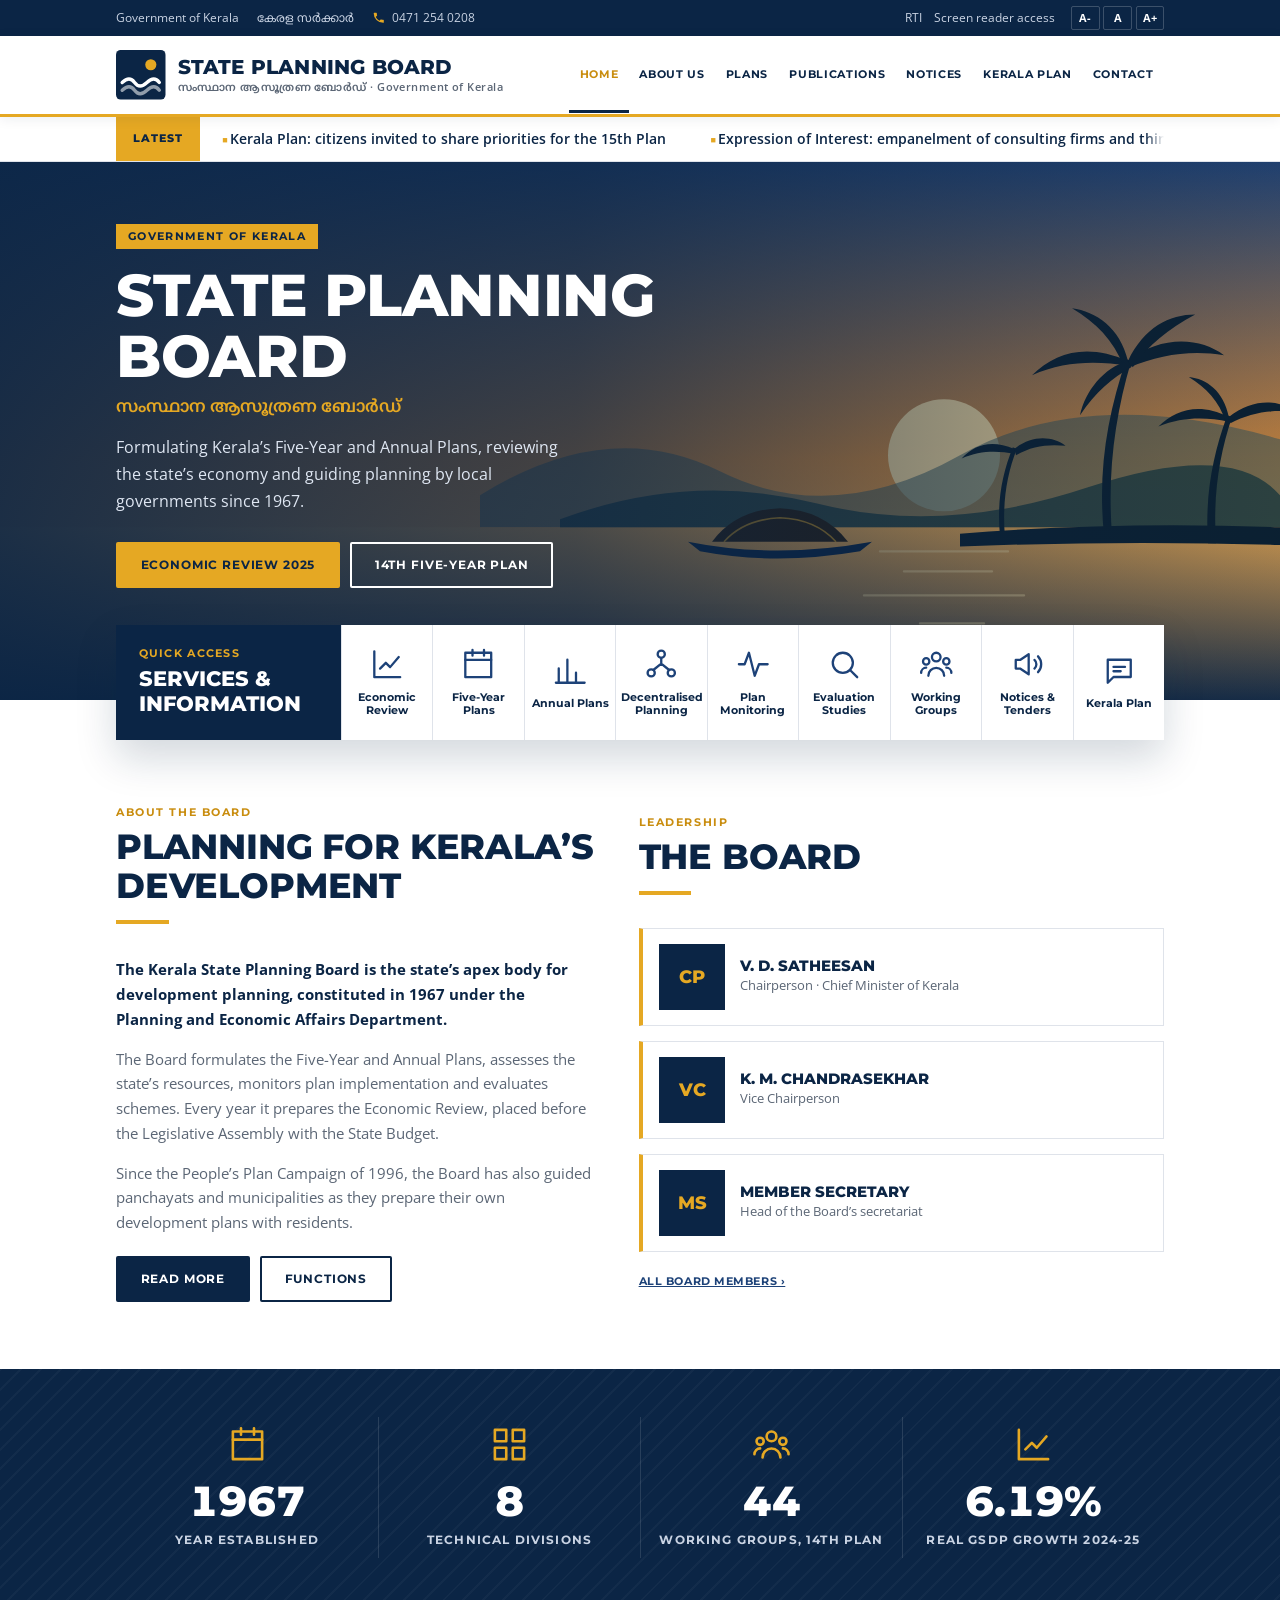
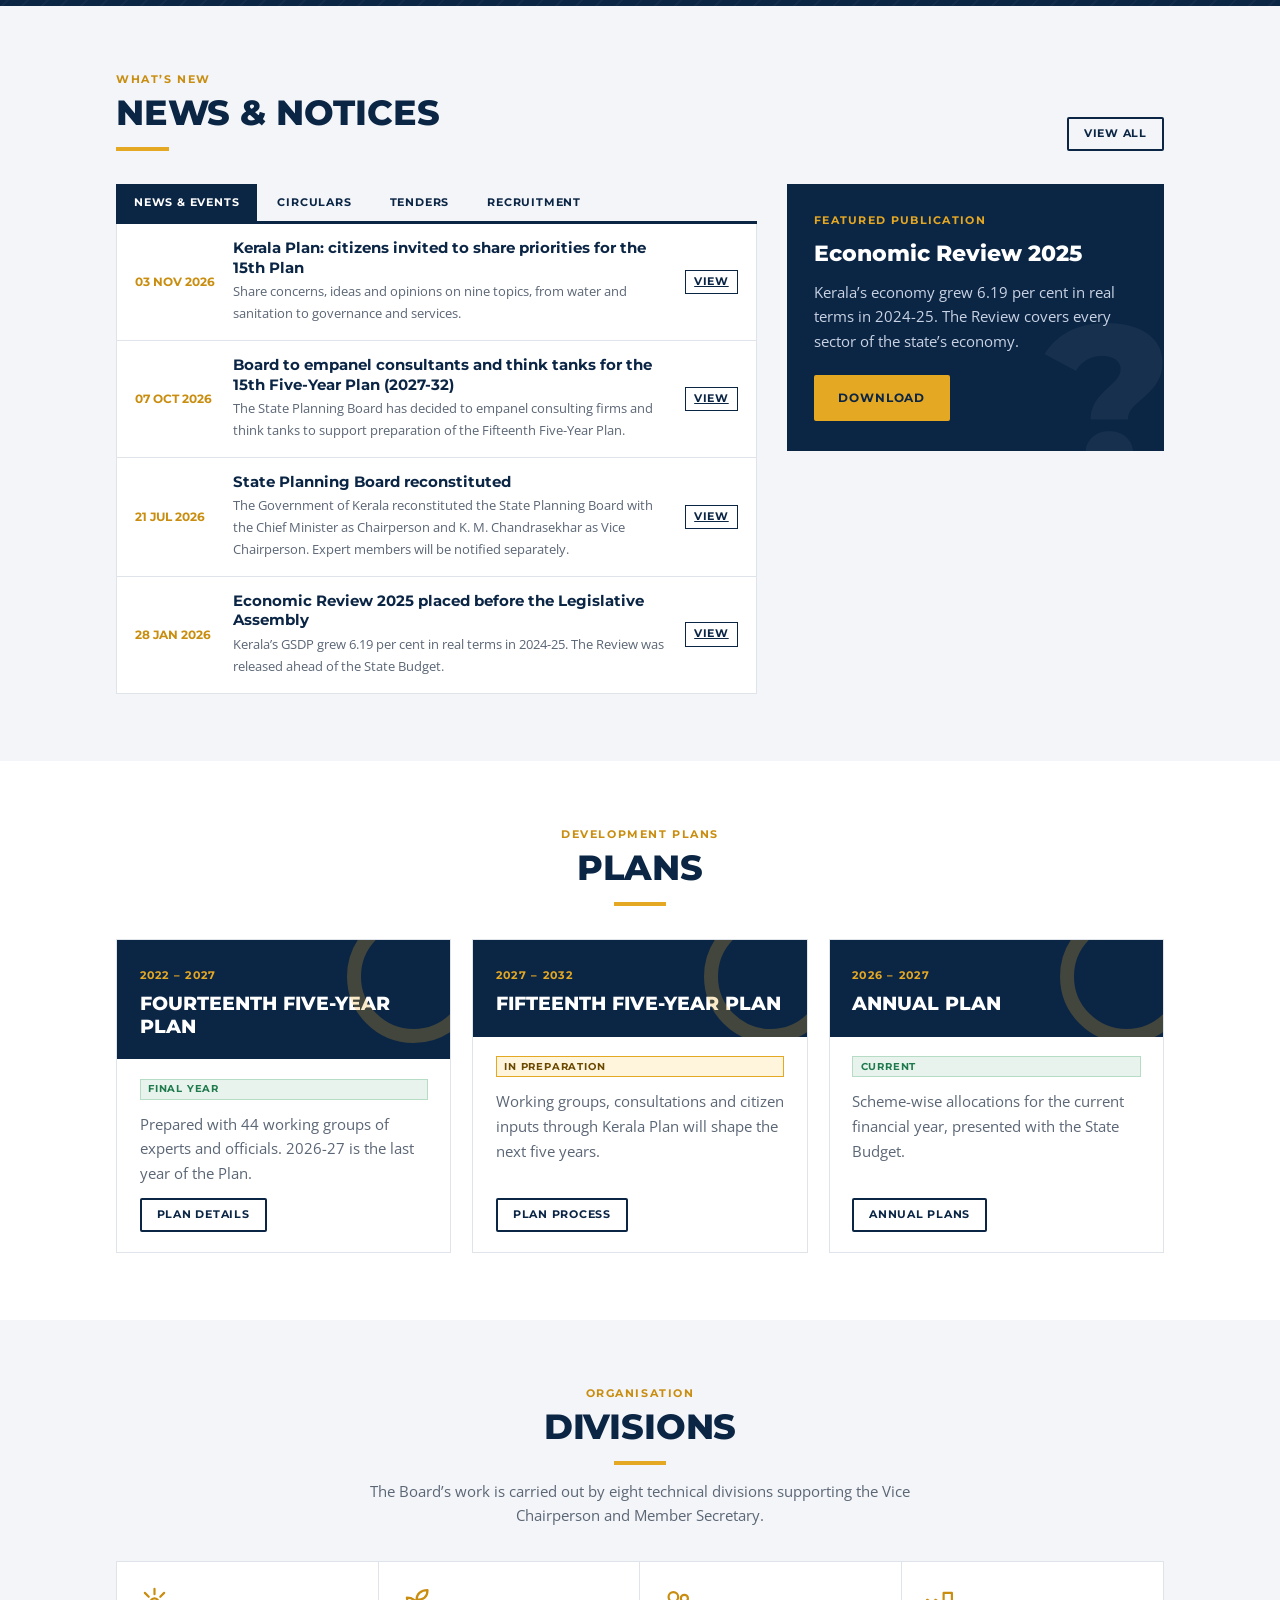
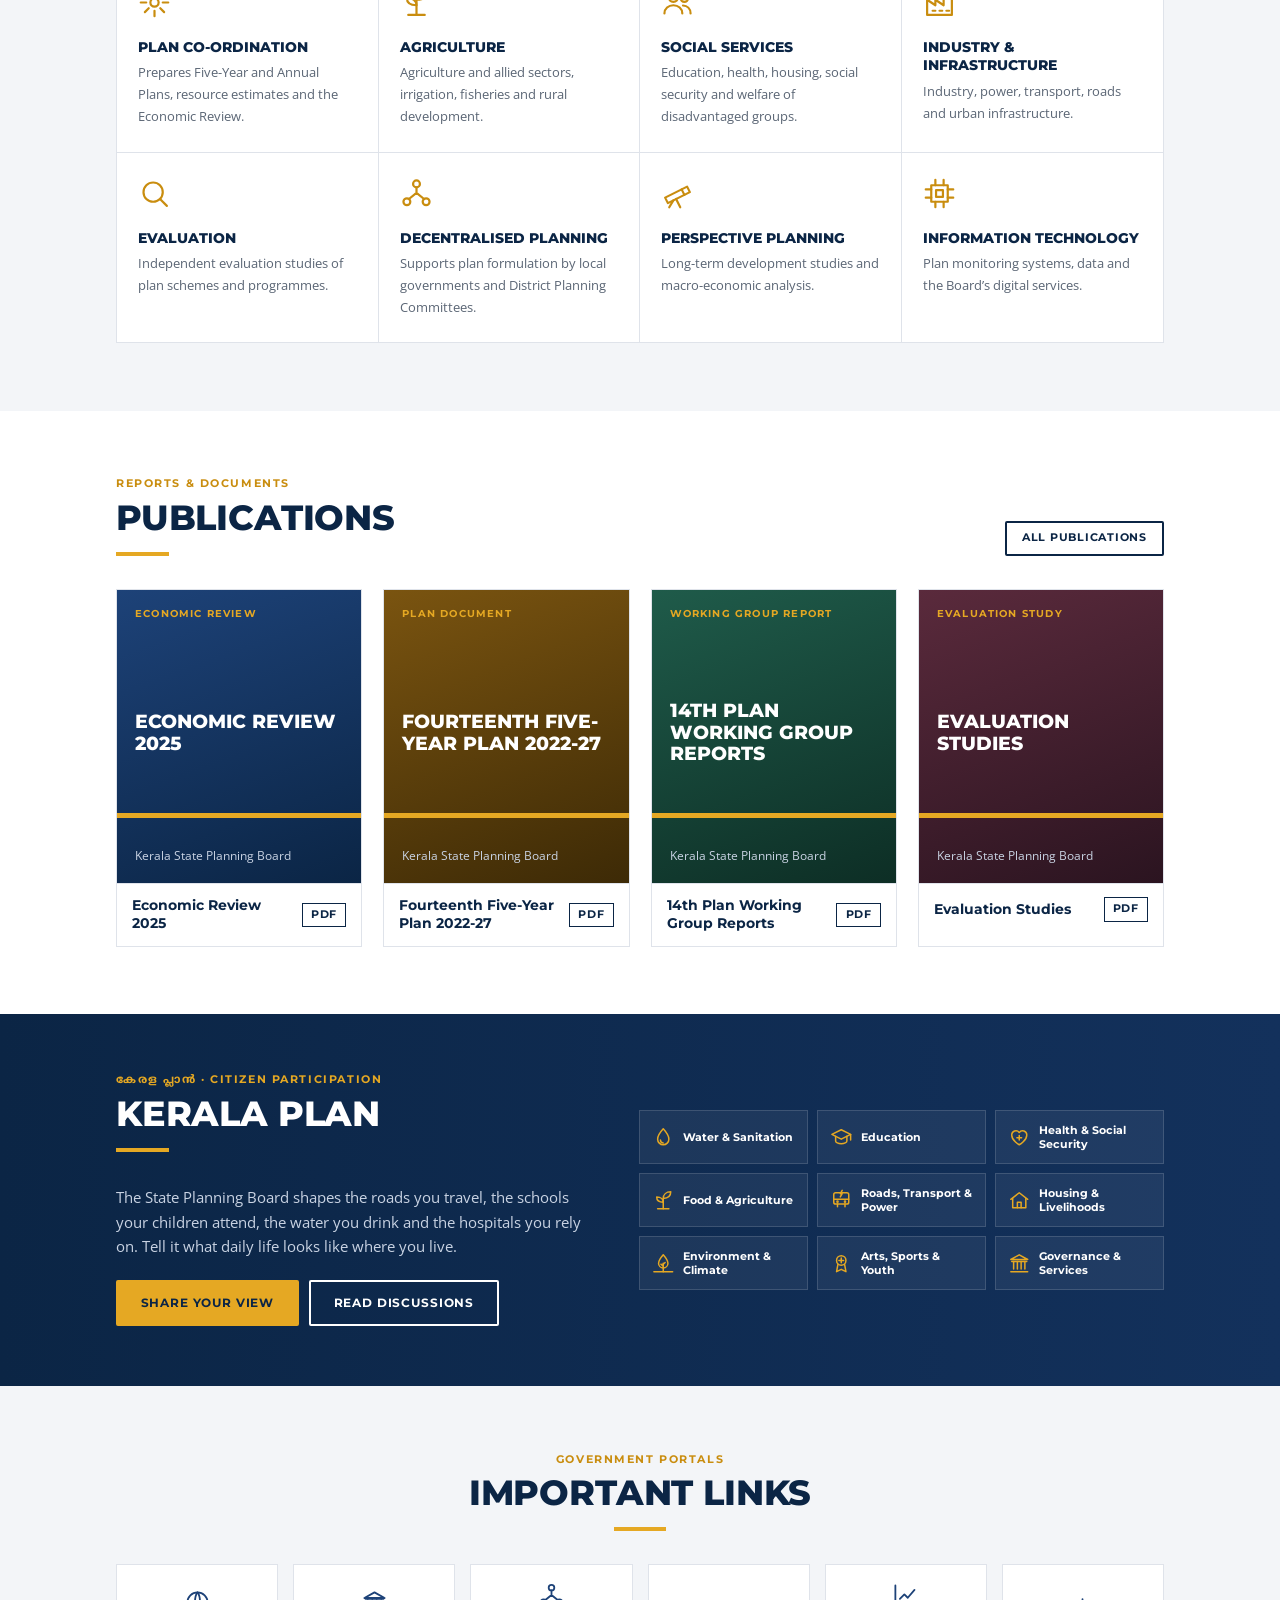
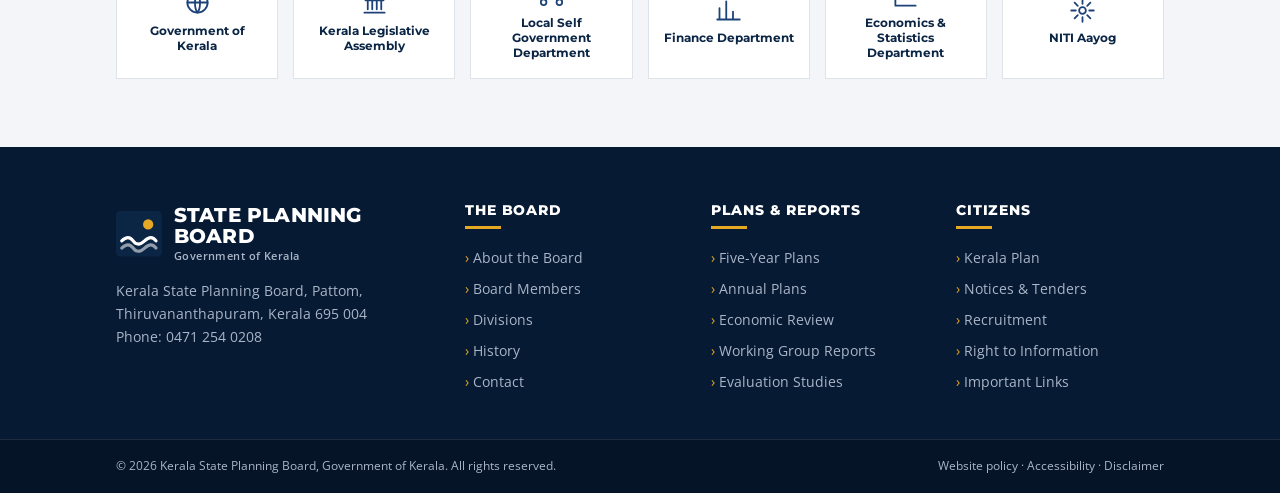
==== commit b17bb17e: "Rework as the State Planning Board's official site Keep the government design, but make the Board th" ====
--- a/index.html
+++ b/index.html
@@ -3,8 +3,8 @@
 <head>
 <meta charset="utf-8">
 <meta name="viewport" content="width=device-width,initial-scale=1">
-<title>Kerala Plan · State Planning Board</title>
-<meta name="description" content="Kerala Plan: tell the State Planning Board what daily life looks like where you live.">
+<title>Kerala State Planning Board</title>
+<meta name="description" content="Kerala State Planning Board, Government of Kerala: Five-Year and Annual Plans, Economic Review, decentralised planning, publications and notices.">
 <link rel="preconnect" href="https://fonts.googleapis.com">
 <link rel="stylesheet" href="https://fonts.googleapis.com/css2?family=Montserrat:wght@600;700;800&family=Open+Sans:wght@400;600;700&family=Noto+Sans+Malayalam:wght@400;600&display=swap">
 <link rel="stylesheet" href="assets/gov.css">
@@ -14,6 +14,8 @@
 <div id="site-header"></div>
 
 <main id="main">
+  <div class="ticker" aria-label="Latest notices"><div class="wrap"><span class="lb">Latest</span><div class="tr"><div class="tt" id="ticker"></div></div></div></div>
+
   <!-- Hero -->
   <section class="hero">
     <svg class="bg" viewBox="0 0 1600 700" preserveAspectRatio="xMidYMid slice" aria-hidden="true">
@@ -26,16 +28,12 @@
       <path d="M600 430 Q760 330 900 400 T1200 380 T1600 360 V470 H600Z" fill="#3c5a5a" opacity=".55"/>
       <path d="M700 460 Q860 400 1020 440 T1360 420 T1600 430 V480 H700Z" fill="#1f3b3b" opacity=".8"/>
       <rect y="470" width="1600" height="230" fill="url(#lake)"/>
-      <g stroke="#fbe3a6" stroke-width="3" opacity=".45" stroke-linecap="round">
-        <path d="M1100 500h160M1130 525h110M1080 555h200M1150 590h80"/>
-      </g>
-      <!-- houseboat -->
+      <g stroke="#fbe3a6" stroke-width="3" opacity=".45" stroke-linecap="round"><path d="M1100 500h160M1130 525h110M1080 555h200M1150 590h80"/></g>
       <g transform="translate(860 470)">
         <path d="M0 18 Q110 40 230 18 L215 30 Q110 48 15 30Z" fill="#0b2545"/>
         <path d="M30 18 Q60 -22 115 -24 Q170 -22 200 18Z" fill="#2a1d0f"/>
         <path d="M45 18 Q70 -10 115 -12 Q160 -10 185 18" fill="none" stroke="#e5a823" stroke-width="2" opacity=".7"/>
       </g>
-      <!-- palms -->
       <g fill="#0b1f2e">
         <path d="M1380 480 C1372 400 1384 330 1408 260 L1414 262 C1394 330 1384 400 1390 480Z"/>
         <path d="M1410 262 C1360 240 1320 250 1290 280 C1330 262 1370 262 1410 268Z"/>
@@ -54,13 +52,13 @@
       </g>
     </svg>
     <div class="wrap">
-      <span class="kick">State Planning Board</span>
-      <h1>Kerala, planned together</h1>
-      <p class="ml" lang="ml">കേരള പ്ലാൻ</p>
-      <p class="lead">The State Planning Board shapes the roads you travel, the schools your children attend, the water you drink and the hospitals you rely on. Tell it what daily life looks like where you live.</p>
+      <span class="kick">Government of Kerala</span>
+      <h1>State Planning Board</h1>
+      <p class="ml" lang="ml">സംസ്ഥാന ആസൂത്രണ ബോർഡ്</p>
+      <p class="lead">Formulating Kerala’s Five-Year and Annual Plans, reviewing the state’s economy and guiding planning by local governments since 1967.</p>
       <div class="btns">
-        <a class="btn gold" href="forum.html#new">Share your view</a>
-        <a class="btn line" href="forum.html#all">Read all posts</a>
+        <a class="btn gold" href="publications.html#Economic Review">Economic Review 2025</a>
+        <a class="btn line" href="plans.html#fyp14">14th Five-Year Plan</a>
       </div>
     </div>
   </section>
@@ -68,100 +66,110 @@
   <!-- Quick access -->
   <div class="wrap quick">
     <div class="box">
-      <div class="lbl"><small>Browse by topic</small><b>What matters to you?</b></div>
+      <div class="lbl"><small>Quick access</small><b>Services &amp; Information</b></div>
       <div class="tiles" id="tiles"></div>
     </div>
   </div>
 
-  <!-- About -->
+  <!-- About + leadership -->
   <section class="sec">
     <div class="wrap about">
-      <div class="pic" aria-hidden="true">
-        <svg viewBox="0 0 520 400">
-          <rect width="520" height="400" fill="#0b2545"/>
-          <g fill="none" stroke="#1d4278" stroke-width="1">
-            <path d="M0 50h520M0 100h520M0 150h520M0 200h520M0 250h520M0 300h520M0 350h520M65 0v400M130 0v400M195 0v400M260 0v400M325 0v400M390 0v400M455 0v400"/>
-          </g>
-          <!-- simplified map outline of Kerala's coast, stylised -->
-          <path d="M210 30 C230 60 236 90 250 120 C262 150 270 175 285 205 C298 232 308 262 318 290 C326 316 334 345 340 372 L360 372 C356 340 350 312 344 284 C336 250 326 222 318 192 C306 160 292 130 280 100 C268 72 256 48 240 26Z" fill="#e5a823" opacity=".95"/>
-          <g fill="#fff">
-            <circle cx="236" cy="70" r="5"/><circle cx="262" cy="140" r="5"/><circle cx="292" cy="215" r="5"/><circle cx="318" cy="285" r="5"/><circle cx="346" cy="352" r="6"/>
-          </g>
-          <g stroke="#fff" stroke-width="1.5" opacity=".6" fill="none">
-            <path d="M236 70 L120 90M262 140 L400 120M292 215 L140 240M318 285 L430 270M346 352 L200 360"/>
-          </g>
-          <g fill="#fff" font-family="Montserrat,Arial" font-weight="700" font-size="13" letter-spacing="1">
-            <text x="40" y="94">WATER</text><text x="408" y="124">EDUCATION</text><text x="60" y="244">HEALTH</text><text x="438" y="274">ROADS</text><text x="96" y="364">HOUSING</text>
-          </g>
-        </svg>
-      </div>
       <div>
-        <div class="title"><small>About Kerala Plan</small><h2>Your voice in Kerala’s plans</h2></div>
-        <p><b style="color:var(--navy)">The State Planning Board shapes roads, schools, hospitals, water and more. This is where you tell it what daily life looks like on the ground.</b></p>
-        <p>Share a concern, an idea or an opinion on the things that shape daily life: your plate, your commute, your classroom, your hospital, your village. The State Planning Board reads it here.</p>
-        <p>Pick a topic and start the first conversation. Name your panchayat or ward so the Board can act on it.</p>
-        <div class="btns" style="margin-top:1.4rem"><a class="btn" href="forum.html#new">Share your view</a><a class="btn out" href="#how">How it works</a></div>
-        <div class="sig"><span class="seal" aria-hidden="true">LOGO</span><div><b>State Planning Board</b><span>Replies marked Official come from the Board.</span></div></div>
+        <div class="title"><small>About the Board</small><h2>Planning for Kerala’s development</h2></div>
+        <p><b style="color:var(--navy)">The Kerala State Planning Board is the state’s apex body for development planning, constituted in 1967 under the Planning and Economic Affairs Department.</b></p>
+        <p>The Board formulates the Five-Year and Annual Plans, assesses the state’s resources, monitors plan implementation and evaluates schemes. Every year it prepares the Economic Review, placed before the Legislative Assembly with the State Budget.</p>
+        <p>Since the People’s Plan Campaign of 1996, the Board has also guided panchayats and municipalities as they prepare their own development plans with residents.</p>
+        <div class="btns" style="margin-top:1.4rem"><a class="btn" href="about.html">Read more</a><a class="btn out" href="about.html#functions">Functions</a></div>
+      </div>
+      <div>
+        <div class="title"><small>Leadership</small><h2>The Board</h2></div>
+        <div class="leaders">
+          <div class="leader"><span class="av">CP</span><div><b>V. D. Satheesan</b><span>Chairperson · Chief Minister of Kerala</span></div></div>
+          <div class="leader"><span class="av">VC</span><div><b>K. M. Chandrasekhar</b><span>Vice Chairperson</span></div></div>
+          <div class="leader"><span class="av">MS</span><div><b>Member Secretary</b><span>Head of the Board’s secretariat</span></div></div>
+        </div>
+        <p style="margin:1rem 0 0"><a class="lnk" href="about.html#members">All Board members ›</a></p>
       </div>
     </div>
   </section>
 
   <!-- Counters -->
-  <section class="counters" aria-label="Kerala Plan in numbers"><div class="wrap" id="counters"></div></section>
-
-  <!-- Updates + Question of the week -->
-  <section class="sec grey" id="updates">
-    <div class="wrap">
-      <div class="title row"><div><small>From the Board</small><h2>Important updates</h2></div><div id="ubtn"></div></div>
+  <section class="counters" aria-label="Key figures"><div class="wrap">
+    <div class="counter"><span id="c1"></span><b>1967</b><span>Year established</span></div>
+    <div class="counter"><span id="c2"></span><b>8</b><span>Technical divisions</span></div>
+    <div class="counter"><span id="c3"></span><b>44</b><span>Working groups, 14th Plan</span></div>
+    <div class="counter"><span id="c4"></span><b>6.19%</b><span>Real GSDP growth 2024-25</span></div>
+  </div></section>
+
+  <!-- Notices -->
+  <section class="sec grey" id="notices">
+    <div class="wrap">
+      <div class="title row"><div><small>What’s new</small><h2>News &amp; Notices</h2></div><a class="btn sm out" href="notices.html">View all</a></div>
       <div class="news">
-        <div><div id="uform"></div><div id="ulist"></div></div>
-        <aside><div class="qow" id="qow"></div></aside>
-      </div>
-    </div>
-  </section>
-
-  <!-- Topics -->
+        <div>
+          <div class="tabs" role="tablist" id="ntabs"></div>
+          <div class="nlist" id="nlist" role="tabpanel"></div>
+        </div>
+        <aside>
+          <div class="qow">
+            <small>Featured publication</small>
+            <h3>Economic Review 2025</h3>
+            <p style="margin:-.6rem 0 1.4rem;color:#c9d3e3;position:relative">Kerala’s economy grew 6.19 per cent in real terms in 2024-25. The Review covers every sector of the state’s economy.</p>
+            <a class="btn gold" href="publications.html#Economic Review">Download</a>
+          </div>
+        </aside>
+      </div>
+    </div>
+  </section>
+
+  <!-- Plans -->
   <section class="sec">
     <div class="wrap">
-      <div class="title c"><small>Kerala Plan</small><h2>Browse by topic</h2></div>
-      <div class="depts" id="depts"></div>
-    </div>
-  </section>
-
-  <!-- Trending / Ideas -->
+      <div class="title c"><small>Development plans</small><h2>Plans</h2></div>
+      <div class="plans">
+        <div class="plan"><div class="ph"><small>2022 – 2027</small><h3>Fourteenth Five-Year Plan</h3></div>
+          <div class="pb2"><span class="status">Final year</span><p>Prepared with 44 working groups of experts and officials. 2026-27 is the last year of the Plan.</p><a class="btn sm out" href="plans.html#fyp14">Plan details</a></div></div>
+        <div class="plan"><div class="ph"><small>2027 – 2032</small><h3>Fifteenth Five-Year Plan</h3></div>
+          <div class="pb2"><span class="status prep">In preparation</span><p>Working groups, consultations and citizen inputs through Kerala Plan will shape the next five years.</p><a class="btn sm out" href="plans.html#fyp15">Plan process</a></div></div>
+        <div class="plan"><div class="ph"><small>2026 – 2027</small><h3>Annual Plan</h3></div>
+          <div class="pb2"><span class="status">Current</span><p>Scheme-wise allocations for the current financial year, presented with the State Budget.</p><a class="btn sm out" href="plans.html#annual">Annual Plans</a></div></div>
+      </div>
+    </div>
+  </section>
+
+  <!-- Divisions -->
   <section class="sec grey">
     <div class="wrap">
-      <div class="two">
-        <div><div class="title"><small>Discussions</small><h2>Trending now</h2></div><div class="panel" id="trend"></div></div>
-        <div><div class="title"><small>Most upvoted</small><h2>Ideas citizens are backing</h2></div><div class="panel" id="ideas"></div></div>
-      </div>
-      <div id="board" style="margin-top:2.5rem"></div>
-    </div>
-  </section>
-
-  <!-- How it works -->
-  <section class="sec" id="how">
-    <div class="wrap">
-      <div class="title c"><small>Three steps</small><h2>How Kerala Plan works</h2></div>
-      <ol class="steps">
-        <li><b>Share</b><span>Post a concern, idea, opinion or question under the topic it belongs to. Name your district or ward.</span></li>
-        <li><b>Vote and discuss</b><span>Upvote what matters and reply with what you know. The most backed posts rise to the top.</span></li>
-        <li><b>Hear back</b><span>Board staff can reply in the thread. Their answers carry an Official badge.</span></li>
-      </ol>
-    </div>
-  </section>
-
-  <!-- CTA -->
-  <section class="cta"><div class="wrap">
-    <div><h2>Tell the Board what daily life looks like where you live</h2><p>Name your panchayat or ward so the Board can act on it.</p></div>
-    <a class="btn" href="forum.html#new">Share your view</a>
-  </div></section>
-
-  <!-- House rules -->
-  <section class="sec grey" id="rules">
-    <div class="wrap">
-      <div class="title c"><small>Before you post</small><h2>House rules</h2></div>
-      <ul class="rules" id="rlist"></ul>
+      <div class="title c"><small>Organisation</small><h2>Divisions</h2><p>The Board’s work is carried out by eight technical divisions supporting the Vice Chairperson and Member Secretary.</p></div>
+      <div class="divs" id="divs"></div>
+    </div>
+  </section>
+
+  <!-- Publications -->
+  <section class="sec">
+    <div class="wrap">
+      <div class="title row"><div><small>Reports &amp; documents</small><h2>Publications</h2></div><a class="btn sm out" href="publications.html">All publications</a></div>
+      <div class="pubs" id="pubs"></div>
+    </div>
+  </section>
+
+  <!-- Kerala Plan -->
+  <section class="kp">
+    <div class="wrap">
+      <div>
+        <div class="title"><small lang="ml">കേരള പ്ലാൻ · Citizen participation</small><h2>Kerala Plan</h2></div>
+        <p>The State Planning Board shapes the roads you travel, the schools your children attend, the water you drink and the hospitals you rely on. Tell it what daily life looks like where you live.</p>
+        <div class="btns" style="margin-top:1.4rem"><a class="btn gold" href="forum.html#new">Share your view</a><a class="btn line" href="forum.html#all">Read discussions</a></div>
+      </div>
+      <div class="chips" id="kpchips"></div>
+    </div>
+  </section>
+
+  <!-- Important links -->
+  <section class="sec grey" id="links">
+    <div class="wrap">
+      <div class="title c"><small>Government portals</small><h2>Important Links</h2></div>
+      <div class="links" id="ilinks"></div>
     </div>
   </section>
 </main>
@@ -170,92 +178,48 @@
 
 <script>
 (function(){
-var K=KP,h=K.h,CATS=K.CATS,CAT=K.CAT;
-var S={posts:[],comments:[],votes:[],updates:[],showUF:false,uform:null};
-
-document.querySelector('.seal').outerHTML='<span class="seal" aria-hidden="true">'+K.LOGO+'</span>';
-
-/* static pieces */
-var tiles=document.getElementById('tiles');
-CATS.forEach(function(c){tiles.append(h('a',{class:'tile',href:'forum.html#'+c.id},K.ico(c.id),c.name));});
-var rl=document.getElementById('rlist');
-['Be specific: name the place, ward or panchayat.','Criticise schemes and decisions, not people.','Do not share phone numbers or home addresses.','Replies marked Official come from the Board.']
-  .forEach(function(r){rl.append(h('li',null,K.ico('check'),h('span',null,r)));});
-var w=K.weekAsk();
-document.getElementById('qow').append(h('small',null,'Question of the week · '+w.name),h('h3',null,w.ask),h('a',{class:'btn gold',href:'forum.html#'+w.id},'Answer in '+w.name));
-
-/* live pieces */
-function miniPost(p,extra){
-  var c=CAT[p.cat]||{name:'General'};
-  return h('a',{class:'mini',href:'forum.html#'+p.cat+'/'+p.id},
-    h('span',{class:'sc'},String(S.score[p.id]||0),h('small',null,'votes')),
-    h('span',null,h('b',null,p.title),
-      h('span',{class:'tags',style:'margin-top:.3rem'},h('span',{class:'tag'},c.name),(S.ccount[p.id]||0)+' comments · '+K.ago(p.ts)),
-      extra?h('p',null,extra):null));
+var K=KP,h=K.h,e=function(s){return String(s).replace(/[&<>"]/g,function(c){return{'&':'&amp;','<':'&lt;','>':'&gt;','"':'&quot;'}[c]})};
+var N=K.NOTICES.slice().sort(function(a,b){return a.date<b.date?1:-1});
+
+/* ticker (duplicated for seamless loop) */
+var tk=N.slice(0,6).map(function(n){return '<a href="notices.html#'+n.type+'">'+e(n.title)+'</a>'}).join('');
+document.getElementById('ticker').innerHTML=tk+tk;
+
+/* quick tiles */
+[['review','Economic Review','publications.html#Economic Review'],['calendar','Five-Year Plans','plans.html#fyp14'],['annual','Annual Plans','plans.html#annual'],
+ ['local','Decentralised Planning','plans.html#decentralised'],['monitor','Plan Monitoring','plans.html#monitoring'],['search','Evaluation Studies','publications.html#Evaluation Study'],
+ ['group','Working Groups','publications.html#Working Group Report'],['notice','Notices & Tenders','notices.html'],['posts','Kerala Plan','forum.html#all']]
+ .forEach(function(t){document.getElementById('tiles').append(h('a',{class:'tile',href:t[2]},K.ico(t[0]),t[1]));});
+
+/* counters icons */
+['calendar','topics','group','review'].forEach(function(n,i){var s=document.getElementById('c'+(i+1));s.replaceWith(K.ico(n));});
+
+/* notices tabs */
+var types=['News','Circular','Tender','Recruitment'],labels={News:'News & Events',Circular:'Circulars',Tender:'Tenders',Recruitment:'Recruitment'},cur='News';
+var tabs=document.getElementById('ntabs'),list=document.getElementById('nlist');
+types.forEach(function(t){tabs.append(h('button',{type:'button',role:'tab','data-t':t,onclick:function(){cur=t;paint();}},labels[t]));});
+function paint(){
+  tabs.querySelectorAll('button').forEach(function(b){b.setAttribute('aria-selected',String(b.dataset.t===cur))});
+  list.innerHTML=N.filter(function(n){return n.type===cur}).slice(0,4).map(function(n){
+    return '<div class="nitem"><span class="d">'+K.fdate(n.date)+'</span><div><b>'+e(n.title)+(K.isNew(n.date)?'<span class="new">NEW</span>':'')+'</b><p>'+e(n.body)+'</p></div><a class="dl" href="notices.html#'+n.type+'">View</a></div>';
+  }).join('');
 }
-function lst(id,arr,none){var c=document.getElementById(id);c.textContent='';if(!arr.length)c.append(h('p',{class:'none'},none));arr.forEach(function(p){c.append(miniPost(p))});}
-function updateNode(u){
-  var c=u.cat&&CAT[u.cat],d=new Date(u.ts);
-  return h('article',{class:'upd'+(u.pinned?' pin':'')},
-    h('div',{class:'date'},h('b',null,String(d.getDate())),h('span',null,d.toLocaleDateString('en-IN',{month:'short'})+' '+d.getFullYear())),
-    h('div',{class:'c'},
-      h('div',{class:'tags'},h('span',{class:'tag '+u.kind},u.kind||'Notice'),u.pinned?h('span',{class:'tag pinned'},'Pinned'):null,c?h('span',null,c.name):null,h('span',null,K.ago(u.ts))),
-      h('h3',null,u.title),u.body?h('p',null,u.body):null,
-      K.isStaff()?h('div',{class:'x'},h('button',{class:'lnk del',type:'button',onclick:function(){K.DB.collection('updates').doc(u.id).delete();K.toast('Update deleted.');}},'Delete')):null));
-}
-function updateForm(){
-  if(S.uform)return S.uform;
-  var kind=h('select',{id:'ukind'});K.KINDS.forEach(function(k){kind.append(h('option',{value:k},k))});
-  var cat=h('select',{id:'ucat'},h('option',{value:''},'All of Kerala'));CATS.forEach(function(c){cat.append(h('option',{value:c.id},c.name))});
-  var title=h('input',{id:'utitle',maxlength:'120',placeholder:'Headline'});
-  var body=h('textarea',{id:'ubody',maxlength:'1500',placeholder:'Details, dates and how people can take part'});
-  var pin=h('input',{type:'checkbox',id:'upin'});
-  var f=h('form',{class:'panel form',novalidate:true,style:'margin-bottom:1rem'},
-    h('div',{class:'frow'},h('div',{class:'field'},h('label',{for:'ukind'},'Type'),kind),h('div',{class:'field'},h('label',{for:'ucat'},'Topic'),cat)),
-    h('div',{class:'field'},h('label',{for:'utitle'},'Headline'),title),
-    h('div',{class:'field'},h('label',{for:'ubody'},'Details'),body),
-    h('div',{class:'factions'},h('label',{class:'chk',for:'upin',style:'margin-right:auto'},pin,'Pin to the top'),h('button',{class:'btn',type:'submit'},'Publish update')));
-  f.addEventListener('submit',async function(e){
-    e.preventDefault();var t=title.value.trim();
-    if(t.length<4){K.toast('Add a headline of at least 4 characters.');title.focus();return;}
-    await K.DB.collection('updates').add({kind:kind.value,cat:cat.value,title:t,body:body.value.trim(),pinned:pin.checked,ts:Date.now(),author:K.UID});
-    title.value='';body.value='';pin.checked=false;S.showUF=false;K.toast('Update published.');render();
-  });
-  return S.uform=f;
-}
-function render(){
-  K.derive(S);
-  var voices={};S.posts.concat(S.comments).forEach(function(x){if(x.author)voices[x.author]=1;});
-  var ct=document.getElementById('counters');ct.textContent='';
-  [['posts',S.posts.length,'posts'],['comments',S.comments.length,'comments'],['people',Object.keys(voices).length,'citizens taking part'],['topics',CATS.length,'topics']]
-    .forEach(function(x){ct.append(h('div',{class:'counter'},K.ico(x[0]),h('b',null,String(x[1])),h('span',null,x[2])));});
-
-  var ub=document.getElementById('ubtn');ub.textContent='';
-  if(K.isStaff())ub.append(h('button',{class:'btn sm out',type:'button',onclick:function(){S.showUF=!S.showUF;render();}},S.showUF?'Close':'Post an update'));
-  var uf=document.getElementById('uform');if(!(K.isStaff()&&S.showUF))uf.textContent='';else if(!uf.firstChild)uf.append(updateForm());
-  var ul=document.getElementById('ulist');ul.textContent='';
-  var ups=S.updates.slice().sort(function(a,b){return(b.pinned?1:0)-(a.pinned?1:0)||b.ts-a.ts});
-  if(!ups.length)ul.append(h('div',{class:'empty'},h('h3',null,'No updates yet'),h('p',null,K.isStaff()?'Publish the first notice for citizens: a consultation, a deadline or a result.':'Notices from the State Planning Board will appear here, such as consultations, deadlines and results.')));
-  else ups.slice(0,6).forEach(function(u){ul.append(updateNode(u))});
-
-  var dp=document.getElementById('depts');dp.textContent='';
-  CATS.forEach(function(c){
-    var n=S.posts.filter(function(p){return p.cat===c.id}).length;
-    dp.append(h('a',{class:'dept',href:'forum.html#'+c.id},h('span',{class:'ico'},K.ico(c.id)),h('h3',null,c.name),h('p',null,c.blurb),
-      h('span',{class:'more'},'View topic ›',h('em',null,n+(n===1?' post':' posts')))));
-  });
-
-  lst('trend',S.posts.slice().sort(function(a,b){return K.hot(S,b)-K.hot(S,a)}).slice(0,5),'No discussions yet. Start the first one.');
-  lst('ideas',S.posts.filter(function(p){return p.flair==='Idea'}).sort(function(a,b){return(S.score[b.id]||0)-(S.score[a.id]||0)||b.ts-a.ts}).slice(0,5),'Post an idea and ask others to upvote it.');
-
-  var bd=document.getElementById('board');bd.textContent='';
-  var br=S.comments.filter(function(c){return c.board}).sort(function(a,b){return b.ts-a.ts}).slice(0,3);
-  var panel=h('div',{class:'panel'});
-  br.forEach(function(c){var p=S.posts.filter(function(x){return x.id===c.post})[0];if(p)panel.append(miniPost(p,'Board reply: '+c.body));});
-  if(panel.children.length)bd.append(h('div',{class:'title'},h('small',null,'Official'),h('h2',null,'Replies from the Board')),panel);
-}
-['posts','comments','votes','updates'].forEach(function(n){K.DB.collection(n).onSnapshot(function(s){S[n]=K.docs(s);render();});});
-render();
+paint();
+
+/* divisions */
+document.getElementById('divs').innerHTML=K.DIVISIONS.map(function(d){return '<div>'+K.ICON[d[0]]+'<h3>'+e(d[1])+'</h3><p>'+e(d[2])+'</p></div>'}).join('');
+
+/* publications */
+var seen={},pick=[];K.PUBS.forEach(function(p){if(!seen[p.k]){seen[p.k]=1;pick.push(p);}});
+document.getElementById('pubs').innerHTML=pick.map(function(p){
+  return '<a class="book" href="publications.html#'+e(p.k)+'"><div class="cover '+p.c+'"><small>'+e(p.k)+'</small><b>'+e(p.t)+'</b><span>Kerala State Planning Board</span></div><div class="bi"><b>'+e(p.t)+'</b><span class="dl">PDF</span></div></a>';
+}).join('');
+
+/* Kerala Plan topics */
+document.getElementById('kpchips').innerHTML=K.CATS.map(function(c){return '<a href="forum.html#'+c.id+'">'+K.ICON[c.id]+e(c.name)+'</a>'}).join('');
+
+/* links */
+document.getElementById('ilinks').innerHTML=K.LINKS.map(function(l){return '<a href="'+l[2]+'" target="_blank" rel="noopener">'+K.ICON[l[0]]+e(l[1])+'</a>'}).join('');
 })();
 </script>
 </body>
--- a/assets/gov.css
+++ b/assets/gov.css
@@ -265,3 +265,142 @@
 .toast{position:fixed;left:50%;transform:translateX(-50%);bottom:1.2rem;background:var(--navy);color:#fff;border-left:4px solid var(--gold);padding:.8rem 1.2rem;z-index:60;max-width:90vw;box-shadow:0 10px 30px rgba(0,0,0,.25)}
 .totop{position:fixed;right:1rem;bottom:1rem;width:2.8rem;height:2.8rem;background:var(--gold);color:var(--navy);border:0;border-radius:2px;display:grid;place-items:center;z-index:40;box-shadow:0 6px 16px rgba(0,0,0,.2)}
 .totop svg{width:1.2rem;height:1.2rem}
+
+/* ===== Official-site additions ===== */
+.topbar a{color:inherit;text-decoration:none}
+.topbar a:hover{color:var(--gold)}
+/* leadership */
+.leaders{display:grid;gap:1rem}
+.leader{display:grid;grid-template-columns:4.4rem minmax(0,1fr);gap:1rem;align-items:center;background:#fff;border:1px solid var(--line);border-left:4px solid var(--gold);padding:1rem 1.1rem}
+.leader .av{width:4.4rem;height:4.4rem;background:var(--navy);color:var(--gold);display:grid;place-items:center;font:800 1.2rem var(--head)}
+.leader b{display:block;font:800 1rem/1.25 var(--head);color:var(--navy);text-transform:uppercase}
+.leader span{display:block;color:var(--muted);font-size:.88rem}
+/* plan cards */
+.plans{display:grid;grid-template-columns:repeat(3,minmax(0,1fr));gap:1.4rem}
+@media (max-width:900px){.plans{grid-template-columns:1fr}}
+.plan{background:#fff;border:1px solid var(--line);display:flex;flex-direction:column}
+.plan .ph{background:var(--navy);color:#fff;padding:1.4rem 1.5rem;position:relative;overflow:hidden}
+.plan .ph::after{content:"";position:absolute;right:-2rem;top:-2rem;width:7rem;height:7rem;border:14px solid rgba(229,168,35,.25);border-radius:50%}
+.plan .ph small{font:700 .7rem/1 var(--head);letter-spacing:.12em;text-transform:uppercase;color:var(--gold)}
+.plan .ph h3{font:800 1.25rem/1.2 var(--head);margin:.5rem 0 0;text-transform:uppercase}
+.plan .pb2{padding:1.3rem 1.5rem;flex:1;display:flex;flex-direction:column;gap:.8rem}
+.plan .pb2 p{margin:0;color:var(--muted)}
+.plan .pb2 .btn{align-self:flex-start;margin-top:auto}
+.status{display:inline-block;font:700 .66rem/1 var(--head);letter-spacing:.08em;text-transform:uppercase;padding:.3rem .5rem;background:#e7f3ec;color:var(--ok);border:1px solid #b6dcc6}
+.status.prep{background:#fff4dc;color:#6b4a00;border-color:var(--gold)}
+/* publications */
+.pubs{display:grid;grid-template-columns:repeat(4,minmax(0,1fr));gap:1.4rem}
+@media (max-width:1000px){.pubs{grid-template-columns:repeat(2,minmax(0,1fr))}}
+@media (max-width:520px){.pubs{grid-template-columns:1fr}}
+.book{background:#fff;border:1px solid var(--line);text-decoration:none;color:inherit;display:flex;flex-direction:column}
+.book:hover{box-shadow:0 14px 30px rgba(11,37,69,.12)}
+.cover{aspect-ratio:3/3.6;background:linear-gradient(160deg,var(--navy-3),var(--navy));color:#fff;padding:1.2rem;display:flex;flex-direction:column;justify-content:space-between;position:relative;overflow:hidden}
+.cover::before{content:"";position:absolute;left:0;right:0;bottom:22%;height:5px;background:var(--gold)}
+.cover small{font:700 .66rem/1.2 var(--head);letter-spacing:.12em;text-transform:uppercase;color:var(--gold)}
+.cover b{font:800 1.25rem/1.15 var(--head);text-transform:uppercase}
+.cover span{font-size:.78rem;color:#c9d3e3}
+.cover.v2{background:linear-gradient(160deg,#7a5410,#3d2a06)}
+.cover.v3{background:linear-gradient(160deg,#1f5b4a,#0d2e25)}
+.cover.v4{background:linear-gradient(160deg,#5a2a3c,#2b1420)}
+.book .bi{padding:.9rem 1rem;display:flex;justify-content:space-between;align-items:center;gap:.6rem;border-top:1px solid var(--line)}
+.book .bi b{font:700 .9rem/1.3 var(--head);color:var(--navy)}
+.dl{font:700 .7rem/1 var(--head);letter-spacing:.06em;text-transform:uppercase;color:var(--navy);border:1px solid var(--navy);padding:.4rem .55rem;white-space:nowrap}
+.book:hover .dl{background:var(--navy);color:#fff}
+/* notice ticker */
+.ticker{background:#fff;border-bottom:1px solid var(--line)}
+.ticker .wrap{display:flex;align-items:stretch;min-height:2.9rem}
+.ticker .lb{background:var(--gold);color:var(--navy);font:800 .74rem/1 var(--head);letter-spacing:.1em;text-transform:uppercase;display:flex;align-items:center;padding:0 1.1rem;flex:none}
+.ticker .tr{overflow:hidden;flex:1;display:flex;align-items:center;mask-image:linear-gradient(90deg,transparent,#000 2%,#000 98%,transparent)}
+.ticker .tt{display:flex;gap:3rem;white-space:nowrap;padding-left:1.5rem;animation:tick 40s linear infinite}
+.ticker:hover .tt{animation-play-state:paused}
+.ticker a{color:var(--navy);text-decoration:none;font-weight:600;font-size:.9rem}
+.ticker a::before{content:"■ ";color:var(--gold);font-size:.6rem;vertical-align:middle}
+@keyframes tick{to{transform:translateX(-50%)}}
+@media (prefers-reduced-motion:reduce){.ticker .tt{animation:none}}
+/* tabs (notices) */
+.tabs{display:flex;border-bottom:3px solid var(--navy);flex-wrap:wrap}
+.tabs button{border:0;background:var(--bg-2);padding:.85rem 1.2rem;font:700 .76rem/1 var(--head);letter-spacing:.07em;text-transform:uppercase;color:var(--navy);margin-right:2px}
+.tabs button[aria-selected="true"]{background:var(--navy);color:#fff}
+.nlist{background:#fff;border:1px solid var(--line);border-top:0}
+.nitem{display:grid;grid-template-columns:5.5rem minmax(0,1fr) auto;gap:1rem;align-items:center;padding:1rem 1.2rem;border-bottom:1px solid var(--line)}
+.nitem:last-child{border-bottom:0}
+.nitem .d{font:700 .78rem/1.2 var(--head);color:var(--gold-2);text-transform:uppercase}
+.nitem b{display:block;font:700 .97rem/1.35 var(--head);color:var(--navy)}
+.nitem p{margin:.2rem 0 0;color:var(--muted);font-size:.88rem}
+.nitem .new{background:var(--danger);color:#fff;font:800 .6rem/1 var(--head);padding:.2rem .35rem;letter-spacing:.08em;margin-left:.4rem;vertical-align:middle}
+@media (max-width:600px){.nitem{grid-template-columns:1fr}.nitem .dl{justify-self:start}}
+/* divisions */
+.divs{display:grid;grid-template-columns:repeat(4,minmax(0,1fr));gap:0;border:1px solid var(--line);background:#fff}
+.divs>div{padding:1.6rem 1.4rem;border-right:1px solid var(--line);border-bottom:1px solid var(--line)}
+.divs>div:nth-child(4n){border-right:0}
+.divs>div:nth-last-child(-n+4){border-bottom:0}
+.divs svg{width:2.2rem;height:2.2rem;color:var(--gold-2)}
+.divs h3{font:800 .95rem/1.3 var(--head);color:var(--navy);text-transform:uppercase;margin:.8rem 0 .4rem}
+.divs p{margin:0;color:var(--muted);font-size:.88rem}
+@media (max-width:900px){.divs{grid-template-columns:1fr 1fr}.divs>div{border-right:1px solid var(--line)!important;border-bottom:1px solid var(--line)!important}.divs>div:nth-child(2n){border-right:0!important}}
+@media (max-width:520px){.divs{grid-template-columns:1fr}.divs>div{border-right:0!important}}
+/* participation band */
+.kp{background:linear-gradient(90deg,var(--navy) 0%,var(--navy-2) 100%);color:#fff}
+.kp .wrap{display:grid;grid-template-columns:minmax(0,1fr) minmax(0,1.1fr);gap:3rem;align-items:center;padding-block:4rem}
+.kp .title h2{color:#fff}
+.kp .title small{color:var(--gold)}
+.kp p{color:#c9d3e3}
+.kp .chips{display:grid;grid-template-columns:repeat(3,minmax(0,1fr));gap:.6rem}
+.kp .chips a{display:flex;gap:.6rem;align-items:center;background:rgba(255,255,255,.06);border:1px solid rgba(255,255,255,.14);padding:.8rem;color:#fff;text-decoration:none;font:700 .75rem/1.25 var(--head)}
+.kp .chips a:hover{background:var(--gold);color:var(--navy);border-color:var(--gold)}
+.kp .chips svg{width:1.5rem;height:1.5rem;color:var(--gold);flex:none}
+.kp .chips a:hover svg{color:var(--navy)}
+@media (max-width:900px){.kp .wrap{grid-template-columns:1fr}.kp .chips{grid-template-columns:1fr 1fr}}
+/* important links */
+.links{display:grid;grid-template-columns:repeat(6,minmax(0,1fr));gap:1rem}
+.links a{background:#fff;border:1px solid var(--line);padding:1.1rem .8rem;text-align:center;text-decoration:none;color:var(--navy);font:700 .78rem/1.3 var(--head);display:flex;flex-direction:column;gap:.5rem;align-items:center;justify-content:center;min-height:6.5rem}
+.links a:hover{border-color:var(--gold);box-shadow:0 8px 18px rgba(11,37,69,.1)}
+.links svg{width:1.8rem;height:1.8rem;color:var(--navy-3)}
+@media (max-width:900px){.links{grid-template-columns:repeat(3,minmax(0,1fr))}}
+@media (max-width:520px){.links{grid-template-columns:1fr 1fr}}
+/* inner page layout */
+.inner{display:grid;grid-template-columns:minmax(0,1fr) 18rem;gap:2.5rem;align-items:start;padding-block:3.5rem 4.5rem}
+@media (max-width:960px){.inner{grid-template-columns:1fr}}
+.inner aside{display:grid;gap:1.4rem;position:sticky;top:7.4rem}
+@media (max-width:960px){.inner aside{position:static}}
+.snav{list-style:none;margin:0;padding:0}
+.snav a{display:block;padding:.75rem 1.1rem;border-bottom:1px solid var(--line);text-decoration:none;color:var(--ink);font-weight:600;font-size:.92rem;border-left:4px solid transparent}
+.snav li:last-child a{border-bottom:0}
+.snav a:hover{background:var(--bg-2);border-left-color:var(--gold);color:var(--navy)}
+.panel .pad{padding:1.1rem 1.2rem}
+.panel .pad p{margin:0 0 .5rem;color:var(--muted);font-size:.92rem}
+.prose{max-width:72ch}
+.prose h2{font:800 1.45rem/1.2 var(--head);color:var(--navy);text-transform:uppercase;margin:2.6rem 0 1rem;padding-bottom:.7rem;border-bottom:1px solid var(--line);position:relative}
+.prose h2::after{content:"";position:absolute;left:0;bottom:-1px;width:3.5rem;height:3px;background:var(--gold)}
+.prose h2:first-child{margin-top:0}
+.prose h3{font:800 1.05rem/1.3 var(--head);color:var(--navy);margin:1.6rem 0 .5rem}
+.prose ul{padding-left:1.2rem}
+.prose li{margin-bottom:.4rem}
+.verify{background:#fff8e6;border-left:4px solid var(--gold);padding:.8rem 1rem;font-size:.88rem;color:#5a4000;margin:1rem 0}
+.tbl{width:100%;border-collapse:collapse;background:#fff;border:1px solid var(--line);font-size:.92rem}
+.tbl th{background:var(--navy);color:#fff;font:700 .72rem/1.2 var(--head);letter-spacing:.08em;text-transform:uppercase;text-align:left;padding:.8rem 1rem}
+.tbl td{padding:.8rem 1rem;border-top:1px solid var(--line);vertical-align:top}
+.tbl tr:nth-child(even) td{background:var(--bg-2)}
+.tblw{overflow-x:auto}
+.filters{display:flex;gap:.6rem;flex-wrap:wrap;margin-bottom:1.4rem}
+.filters input,.filters select{padding:.7rem .9rem;border:1px solid #c5cdd9;border-radius:2px;background:#fff;min-width:0}
+.filters input{flex:1 1 16rem}
+.contact-grid{display:grid;grid-template-columns:repeat(3,minmax(0,1fr));gap:1.2rem;margin-bottom:2rem}
+.contact-grid>div{background:#fff;border:1px solid var(--line);border-top:4px solid var(--gold);padding:1.4rem}
+.contact-grid svg{width:2rem;height:2rem;color:var(--navy-3)}
+.contact-grid b{display:block;font:800 .9rem var(--head);color:var(--navy);text-transform:uppercase;margin:.6rem 0 .3rem}
+.contact-grid p{margin:0;color:var(--muted)}
+@media (max-width:820px){.contact-grid{grid-template-columns:1fr}}
+@media (max-width:560px){
+  .hdr .wrap{gap:.6rem;min-height:4.4rem}
+  .logo{flex:1 1 auto;min-width:0;gap:.55rem}
+  .logo svg{width:2.6rem;height:2.6rem;flex:none}
+  .logo b{font-size:.98rem}
+  .logo small{font-size:.62rem;white-space:nowrap;overflow:hidden;text-overflow:ellipsis}
+  .logo>span{min-width:0}
+  .topbar .r a{display:none}
+  .topbar .l span:nth-child(3){display:none}
+}
+@media (min-width:1061px){.nav>ul>li>a{white-space:nowrap;padding-inline:.7rem;font-size:.76rem}}
+@media (min-width:1061px) and (max-width:1220px){.nav>ul>li>a{padding-inline:.5rem;font-size:.72rem}.logo b{font-size:1.15rem}}
+@media (max-width:520px){.pubs{grid-template-columns:1fr 1fr;gap:.8rem}.cover{padding:.8rem}.cover b{font-size:.95rem}.book .bi{flex-direction:column;align-items:flex-start}}
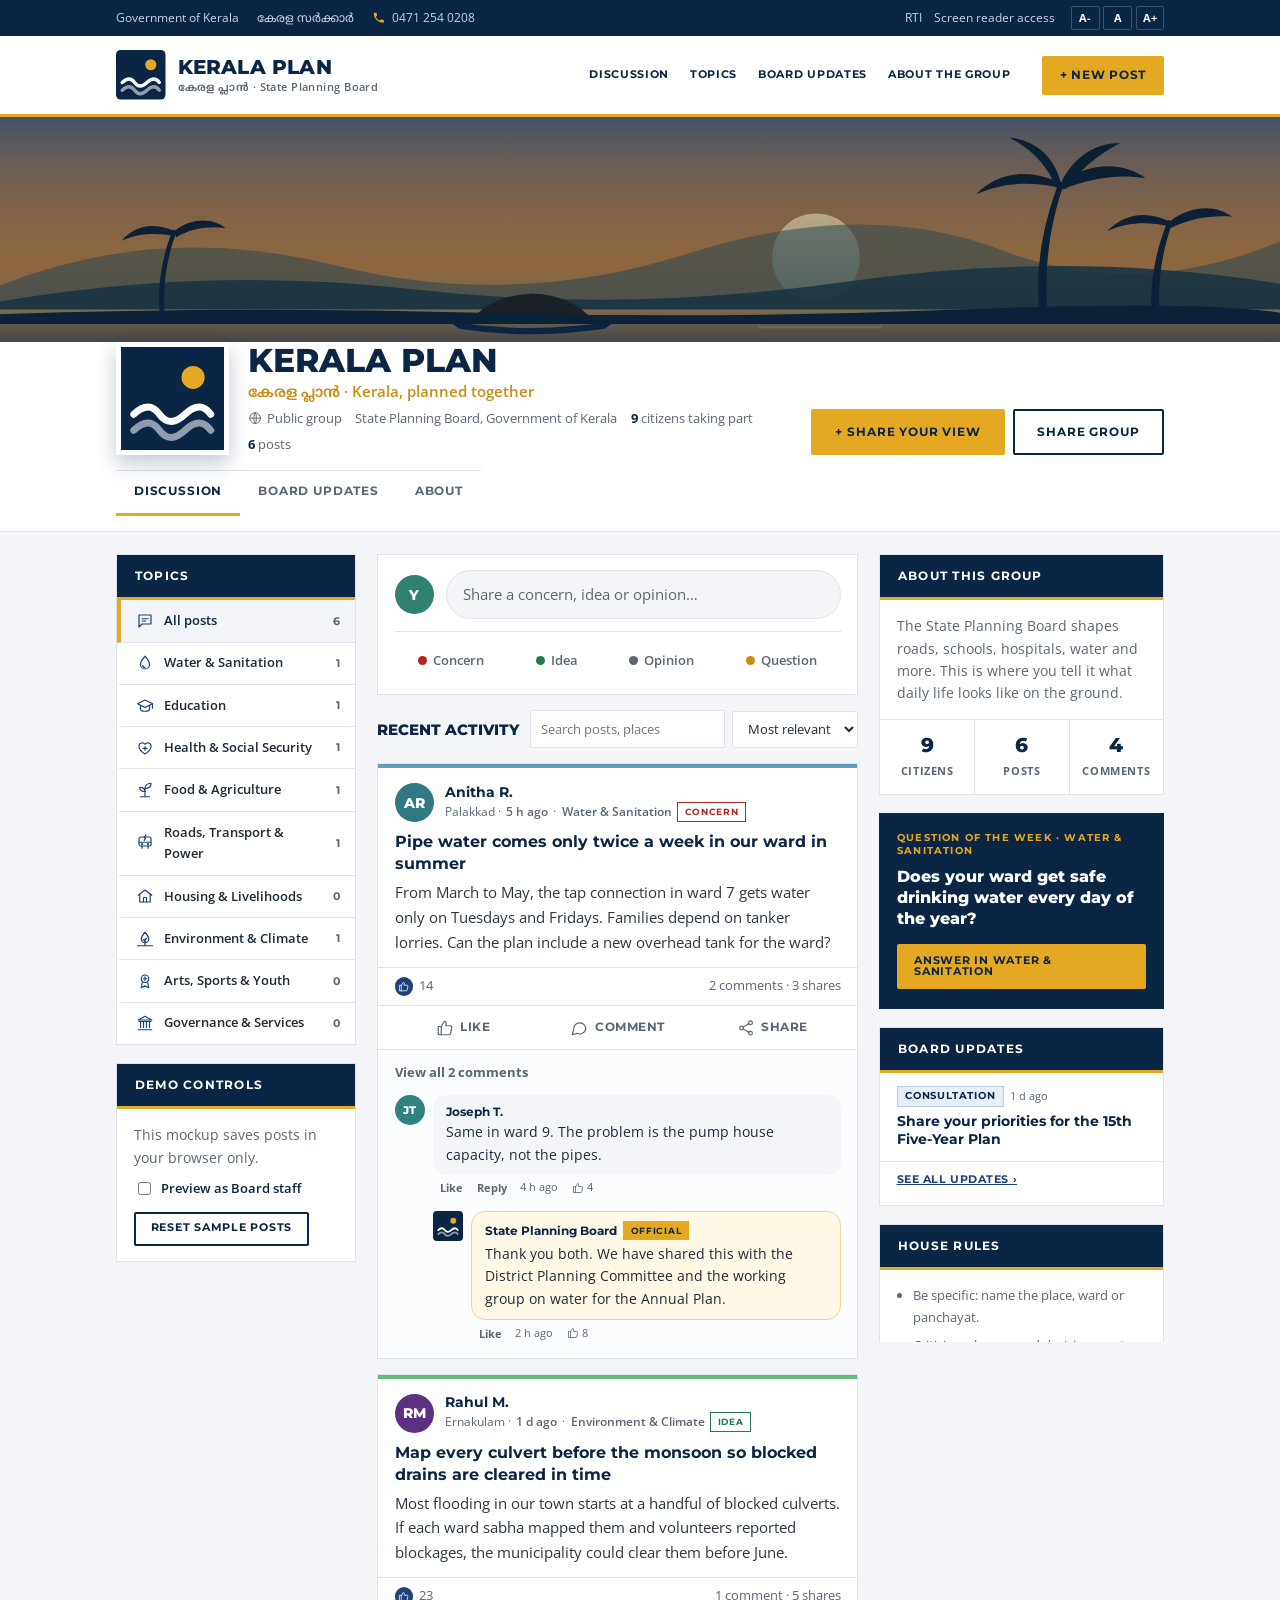
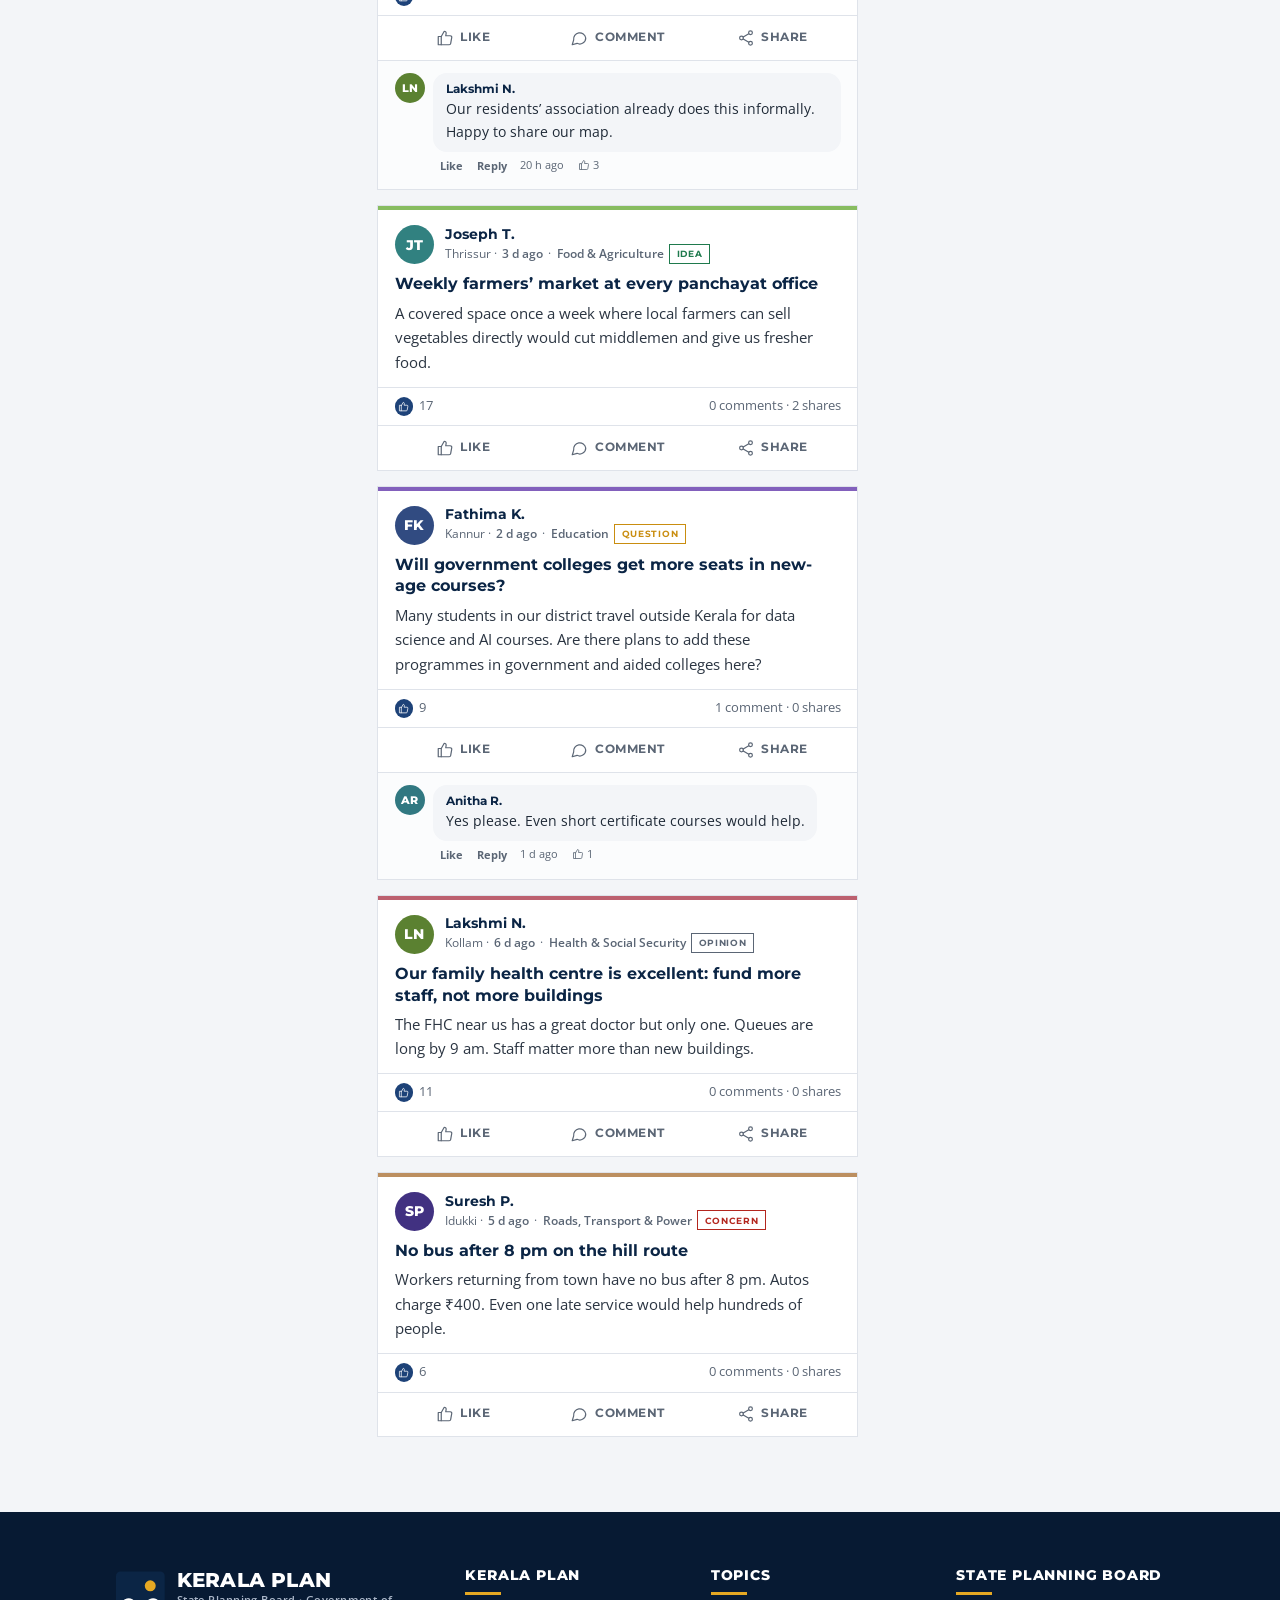
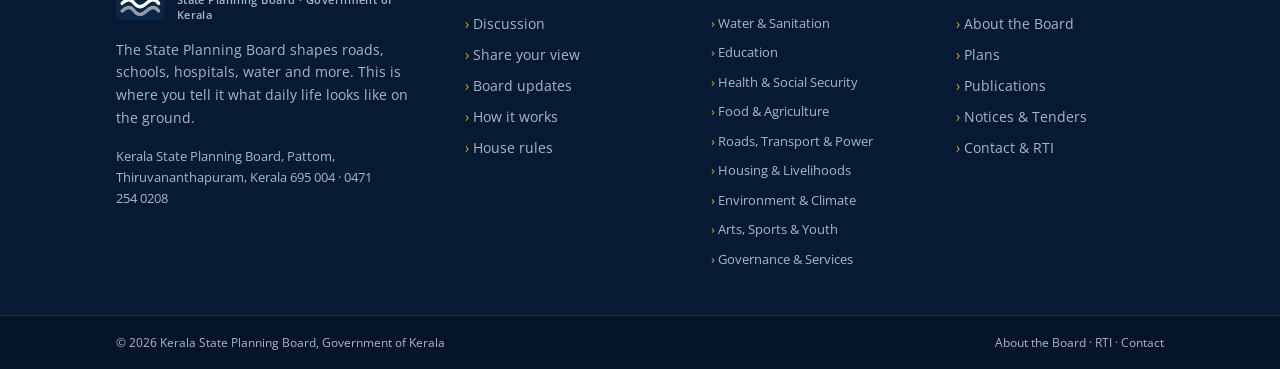
==== commit ba5df8ae: "Make Kerala Plan a group-style citizen forum The home page is now a Facebook-group-style forum on th" ====
--- a/index.html
+++ b/index.html
@@ -3,223 +3,417 @@
 <head>
 <meta charset="utf-8">
 <meta name="viewport" content="width=device-width,initial-scale=1">
-<title>Kerala State Planning Board</title>
-<meta name="description" content="Kerala State Planning Board, Government of Kerala: Five-Year and Annual Plans, Economic Review, decentralised planning, publications and notices.">
+<title>Kerala Plan · State Planning Board</title>
+<meta name="description" content="Kerala Plan: a public forum where citizens share concerns, ideas and opinions with the Kerala State Planning Board.">
 <link rel="preconnect" href="https://fonts.googleapis.com">
 <link rel="stylesheet" href="https://fonts.googleapis.com/css2?family=Montserrat:wght@600;700;800&family=Open+Sans:wght@400;600;700&family=Noto+Sans+Malayalam:wght@400;600&display=swap">
 <link rel="stylesheet" href="assets/gov.css">
+<link rel="stylesheet" href="assets/forum.css">
 <script src="assets/common.js"></script>
 </head>
 <body>
 <div id="site-header"></div>
 
 <main id="main">
-  <div class="ticker" aria-label="Latest notices"><div class="wrap"><span class="lb">Latest</span><div class="tr"><div class="tt" id="ticker"></div></div></div></div>
-
-  <!-- Hero -->
-  <section class="hero">
-    <svg class="bg" viewBox="0 0 1600 700" preserveAspectRatio="xMidYMid slice" aria-hidden="true">
+  <!-- Group cover -->
+  <div class="gcover" aria-hidden="true">
+    <svg viewBox="0 0 1600 400" preserveAspectRatio="xMidYMid slice">
       <defs>
-        <linearGradient id="sky" x1="0" y1="0" x2="0" y2="1"><stop offset="0" stop-color="#1d4278"/><stop offset=".55" stop-color="#d98c3a"/><stop offset="1" stop-color="#f2c26b"/></linearGradient>
+        <linearGradient id="sky" x1="0" y1="0" x2="0" y2="1"><stop offset="0" stop-color="#1d4278"/><stop offset=".6" stop-color="#d98c3a"/><stop offset="1" stop-color="#f2c26b"/></linearGradient>
         <linearGradient id="lake" x1="0" y1="0" x2="0" y2="1"><stop offset="0" stop-color="#e6a650"/><stop offset="1" stop-color="#0b2545"/></linearGradient>
       </defs>
-      <rect width="1600" height="700" fill="url(#sky)"/>
-      <circle cx="1180" cy="380" r="70" fill="#fbe3a6" opacity=".9"/>
-      <path d="M600 430 Q760 330 900 400 T1200 380 T1600 360 V470 H600Z" fill="#3c5a5a" opacity=".55"/>
-      <path d="M700 460 Q860 400 1020 440 T1360 420 T1600 430 V480 H700Z" fill="#1f3b3b" opacity=".8"/>
-      <rect y="470" width="1600" height="230" fill="url(#lake)"/>
-      <g stroke="#fbe3a6" stroke-width="3" opacity=".45" stroke-linecap="round"><path d="M1100 500h160M1130 525h110M1080 555h200M1150 590h80"/></g>
-      <g transform="translate(860 470)">
-        <path d="M0 18 Q110 40 230 18 L215 30 Q110 48 15 30Z" fill="#0b2545"/>
-        <path d="M30 18 Q60 -22 115 -24 Q170 -22 200 18Z" fill="#2a1d0f"/>
-        <path d="M45 18 Q70 -10 115 -12 Q160 -10 185 18" fill="none" stroke="#e5a823" stroke-width="2" opacity=".7"/>
-      </g>
+      <rect width="1600" height="400" fill="url(#sky)"/>
+      <circle cx="1020" cy="235" r="55" fill="#fbe3a6" opacity=".9"/>
+      <path d="M0 270 Q200 190 420 245 T860 230 T1250 225 T1600 215 V300 H0Z" fill="#3c5a5a" opacity=".55"/>
+      <path d="M0 290 Q260 245 520 275 T1060 265 T1600 268 V310 H0Z" fill="#1f3b3b" opacity=".85"/>
+      <rect y="300" width="1600" height="100" fill="url(#lake)"/>
+      <g stroke="#fbe3a6" stroke-width="3" opacity=".45" stroke-linecap="round"><path d="M950 322h150M975 345h100M930 370h190"/></g>
+      <g transform="translate(560 300)"><path d="M0 14 Q100 32 210 14 L196 24 Q100 38 14 24Z" fill="#0b2545"/><path d="M28 14 Q55 -18 105 -20 Q155 -18 182 14Z" fill="#2a1d0f"/></g>
       <g fill="#0b1f2e">
-        <path d="M1380 480 C1372 400 1384 330 1408 260 L1414 262 C1394 330 1384 400 1390 480Z"/>
-        <path d="M1410 262 C1360 240 1320 250 1290 280 C1330 262 1370 262 1410 268Z"/>
-        <path d="M1410 262 C1450 230 1500 232 1530 255 C1490 248 1450 254 1412 270Z"/>
-        <path d="M1410 262 C1400 220 1370 200 1340 196 C1370 214 1392 236 1404 268Z"/>
-        <path d="M1410 262 C1430 220 1462 204 1494 204 C1460 222 1436 242 1416 270Z"/>
-        <path d="M1410 262 C1380 270 1356 300 1350 330 C1370 300 1390 284 1414 270Z"/>
-        <path d="M1510 490 C1506 430 1516 380 1534 330 L1540 332 C1524 380 1516 430 1520 490Z"/>
-        <path d="M1536 332 C1500 314 1470 322 1448 344 C1478 332 1506 332 1536 338Z"/>
-        <path d="M1536 332 C1566 308 1600 310 1620 326 C1592 322 1564 326 1538 340Z"/>
-        <path d="M1536 332 C1530 300 1508 284 1486 282 C1508 296 1524 312 1532 338Z"/>
-        <path d="M1250 480 C1246 440 1252 405 1266 370 L1271 372 C1258 405 1253 440 1256 480Z"/>
-        <path d="M1268 372 C1240 360 1218 366 1202 384 C1224 374 1246 374 1268 378Z"/>
-        <path d="M1268 372 C1290 354 1316 356 1332 368 C1310 366 1290 368 1270 380Z"/>
-        <path d="M1200 478 Q1400 462 1600 470 V492 Q1400 486 1200 494Z"/>
+        <path d="M1300 310 C1293 250 1303 195 1324 140 L1330 142 C1312 195 1304 250 1310 310Z"/>
+        <path d="M1326 142 C1282 122 1246 130 1220 156 C1256 140 1290 140 1326 148Z"/>
+        <path d="M1326 142 C1362 114 1406 116 1432 136 C1398 130 1362 136 1328 150Z"/>
+        <path d="M1326 142 C1318 106 1290 88 1262 85 C1290 100 1310 120 1320 148Z"/>
+        <path d="M1326 142 C1344 106 1372 92 1400 92 C1370 108 1350 126 1332 150Z"/>
+        <path d="M1440 316 C1436 268 1444 228 1460 188 L1466 190 C1452 228 1446 268 1450 316Z"/>
+        <path d="M1462 190 C1430 175 1404 182 1384 202 C1410 190 1436 190 1462 196Z"/>
+        <path d="M1462 190 C1490 168 1522 170 1540 184 C1514 182 1488 186 1464 198Z"/>
+        <path d="M200 312 C196 270 202 236 216 200 L221 202 C208 236 203 270 206 312Z"/>
+        <path d="M218 202 C190 190 168 196 152 214 C174 204 196 204 218 208Z"/>
+        <path d="M218 202 C240 184 266 186 282 198 C260 196 240 198 220 210Z"/>
+        <path d="M0 306 Q300 296 600 304 T1200 300 T1600 304 V318 H0Z"/>
       </g>
     </svg>
+  </div>
+  <div class="ghead">
     <div class="wrap">
-      <span class="kick">Government of Kerala</span>
-      <h1>State Planning Board</h1>
-      <p class="ml" lang="ml">സംസ്ഥാന ആസൂത്രണ ബോർഡ്</p>
-      <p class="lead">Formulating Kerala’s Five-Year and Annual Plans, reviewing the state’s economy and guiding planning by local governments since 1967.</p>
-      <div class="btns">
-        <a class="btn gold" href="publications.html#Economic Review">Economic Review 2025</a>
-        <a class="btn line" href="plans.html#fyp14">14th Five-Year Plan</a>
+      <div class="gav" id="gav"></div>
+      <div>
+        <h1>Kerala Plan</h1>
+        <div class="gml" lang="ml">കേരള പ്ലാൻ · Kerala, planned together</div>
+        <div class="gmeta" id="gmeta"></div>
+      </div>
+      <div class="gact">
+        <a class="btn gold" href="#new">+ Share your view</a>
+        <button class="btn out" type="button" id="sharegroup">Share group</button>
       </div>
     </div>
-  </section>
-
-  <!-- Quick access -->
-  <div class="wrap quick">
-    <div class="box">
-      <div class="lbl"><small>Quick access</small><b>Services &amp; Information</b></div>
-      <div class="tiles" id="tiles"></div>
-    </div>
+    <div class="wrap"><nav class="gtabs" id="gtabs" aria-label="Group sections">
+      <a href="#all" data-v="feed">Discussion</a><a href="#updates" data-v="updates">Board updates</a><a href="#about" data-v="about">About</a>
+    </nav></div>
   </div>
 
-  <!-- About + leadership -->
-  <section class="sec">
-    <div class="wrap about">
-      <div>
-        <div class="title"><small>About the Board</small><h2>Planning for Kerala’s development</h2></div>
-        <p><b style="color:var(--navy)">The Kerala State Planning Board is the state’s apex body for development planning, constituted in 1967 under the Planning and Economic Affairs Department.</b></p>
-        <p>The Board formulates the Five-Year and Annual Plans, assesses the state’s resources, monitors plan implementation and evaluates schemes. Every year it prepares the Economic Review, placed before the Legislative Assembly with the State Budget.</p>
-        <p>Since the People’s Plan Campaign of 1996, the Board has also guided panchayats and municipalities as they prepare their own development plans with residents.</p>
-        <div class="btns" style="margin-top:1.4rem"><a class="btn" href="about.html">Read more</a><a class="btn out" href="about.html#functions">Functions</a></div>
+  <div class="wrap fg">
+    <!-- left -->
+    <aside class="lcol">
+      <div class="panel tp"><h3>Topics</h3><ul class="tlist" id="tnav"></ul></div>
+      <div class="panel"><h3>Demo controls</h3><div class="pad">
+        <p>This mockup saves posts in your browser only.</p>
+        <label class="chk"><input type="checkbox" id="staff"> Preview as Board staff</label>
+        <button class="btn sm out" type="button" id="reset" style="margin-top:.8rem">Reset sample posts</button>
+      </div></div>
+    </aside>
+
+    <!-- center -->
+    <section id="center" style="min-width:0">
+      <div id="v-feed">
+        <div id="thead"></div>
+        <div class="card compose" id="composer"></div>
+        <div class="sortbar" id="sortbar"></div>
+        <div id="feed"></div>
       </div>
-      <div>
-        <div class="title"><small>Leadership</small><h2>The Board</h2></div>
-        <div class="leaders">
-          <div class="leader"><span class="av">CP</span><div><b>V. D. Satheesan</b><span>Chairperson · Chief Minister of Kerala</span></div></div>
-          <div class="leader"><span class="av">VC</span><div><b>K. M. Chandrasekhar</b><span>Vice Chairperson</span></div></div>
-          <div class="leader"><span class="av">MS</span><div><b>Member Secretary</b><span>Head of the Board’s secretariat</span></div></div>
+      <div id="v-updates" hidden></div>
+      <div id="v-about" hidden>
+        <div class="card aboutv">
+          <section id="about-group"><h2>About Kerala Plan</h2>
+            <p><b>The State Planning Board shapes the roads you travel, the schools your children attend, the water you drink and the hospitals you rely on. Tell it what daily life looks like where you live.</b></p>
+            <p>Share a concern, an idea or an opinion on the things that shape daily life: your plate, your commute, your classroom, your hospital, your village. The State Planning Board reads it here.</p>
+            <p>Pick a topic and start the first conversation. Name your panchayat or ward so the Board can act on it.</p></section>
+          <section id="about-how"><h2>How Kerala Plan works</h2>
+            <ol class="steps3">
+              <li><div><b>Share</b><span>Post a concern, idea, opinion or question under the topic it belongs to. Name your district or ward.</span></div></li>
+              <li><div><b>Like, comment and share</b><span>Like what matters, reply with what you know and share posts with your neighbours. The most backed posts rise to the top.</span></div></li>
+              <li><div><b>Hear back</b><span>Board staff can reply in the thread. Their answers carry an Official badge.</span></div></li>
+            </ol></section>
+          <section id="about-rules"><h2>House rules</h2>
+            <ul><li>Be specific: name the place, ward or panchayat.</li><li>Criticise schemes and decisions, not people.</li><li>Do not share phone numbers or home addresses.</li><li>Replies marked Official come from the Board.</li></ul></section>
         </div>
-        <p style="margin:1rem 0 0"><a class="lnk" href="about.html#members">All Board members ›</a></p>
       </div>
-    </div>
-  </section>
-
-  <!-- Counters -->
-  <section class="counters" aria-label="Key figures"><div class="wrap">
-    <div class="counter"><span id="c1"></span><b>1967</b><span>Year established</span></div>
-    <div class="counter"><span id="c2"></span><b>8</b><span>Technical divisions</span></div>
-    <div class="counter"><span id="c3"></span><b>44</b><span>Working groups, 14th Plan</span></div>
-    <div class="counter"><span id="c4"></span><b>6.19%</b><span>Real GSDP growth 2024-25</span></div>
-  </div></section>
-
-  <!-- Notices -->
-  <section class="sec grey" id="notices">
-    <div class="wrap">
-      <div class="title row"><div><small>What’s new</small><h2>News &amp; Notices</h2></div><a class="btn sm out" href="notices.html">View all</a></div>
-      <div class="news">
-        <div>
-          <div class="tabs" role="tablist" id="ntabs"></div>
-          <div class="nlist" id="nlist" role="tabpanel"></div>
-        </div>
-        <aside>
-          <div class="qow">
-            <small>Featured publication</small>
-            <h3>Economic Review 2025</h3>
-            <p style="margin:-.6rem 0 1.4rem;color:#c9d3e3;position:relative">Kerala’s economy grew 6.19 per cent in real terms in 2024-25. The Review covers every sector of the state’s economy.</p>
-            <a class="btn gold" href="publications.html#Economic Review">Download</a>
-          </div>
-        </aside>
-      </div>
-    </div>
-  </section>
-
-  <!-- Plans -->
-  <section class="sec">
-    <div class="wrap">
-      <div class="title c"><small>Development plans</small><h2>Plans</h2></div>
-      <div class="plans">
-        <div class="plan"><div class="ph"><small>2022 – 2027</small><h3>Fourteenth Five-Year Plan</h3></div>
-          <div class="pb2"><span class="status">Final year</span><p>Prepared with 44 working groups of experts and officials. 2026-27 is the last year of the Plan.</p><a class="btn sm out" href="plans.html#fyp14">Plan details</a></div></div>
-        <div class="plan"><div class="ph"><small>2027 – 2032</small><h3>Fifteenth Five-Year Plan</h3></div>
-          <div class="pb2"><span class="status prep">In preparation</span><p>Working groups, consultations and citizen inputs through Kerala Plan will shape the next five years.</p><a class="btn sm out" href="plans.html#fyp15">Plan process</a></div></div>
-        <div class="plan"><div class="ph"><small>2026 – 2027</small><h3>Annual Plan</h3></div>
-          <div class="pb2"><span class="status">Current</span><p>Scheme-wise allocations for the current financial year, presented with the State Budget.</p><a class="btn sm out" href="plans.html#annual">Annual Plans</a></div></div>
-      </div>
-    </div>
-  </section>
-
-  <!-- Divisions -->
-  <section class="sec grey">
-    <div class="wrap">
-      <div class="title c"><small>Organisation</small><h2>Divisions</h2><p>The Board’s work is carried out by eight technical divisions supporting the Vice Chairperson and Member Secretary.</p></div>
-      <div class="divs" id="divs"></div>
-    </div>
-  </section>
-
-  <!-- Publications -->
-  <section class="sec">
-    <div class="wrap">
-      <div class="title row"><div><small>Reports &amp; documents</small><h2>Publications</h2></div><a class="btn sm out" href="publications.html">All publications</a></div>
-      <div class="pubs" id="pubs"></div>
-    </div>
-  </section>
-
-  <!-- Kerala Plan -->
-  <section class="kp">
-    <div class="wrap">
-      <div>
-        <div class="title"><small lang="ml">കേരള പ്ലാൻ · Citizen participation</small><h2>Kerala Plan</h2></div>
-        <p>The State Planning Board shapes the roads you travel, the schools your children attend, the water you drink and the hospitals you rely on. Tell it what daily life looks like where you live.</p>
-        <div class="btns" style="margin-top:1.4rem"><a class="btn gold" href="forum.html#new">Share your view</a><a class="btn line" href="forum.html#all">Read discussions</a></div>
-      </div>
-      <div class="chips" id="kpchips"></div>
-    </div>
-  </section>
-
-  <!-- Important links -->
-  <section class="sec grey" id="links">
-    <div class="wrap">
-      <div class="title c"><small>Government portals</small><h2>Important Links</h2></div>
-      <div class="links" id="ilinks"></div>
-    </div>
-  </section>
+    </section>
+
+    <!-- right -->
+    <aside class="rcol">
+      <div class="panel"><h3>About this group</h3><div class="pad"><p>The State Planning Board shapes roads, schools, hospitals, water and more. This is where you tell it what daily life looks like on the ground.</p></div><div class="stat3" id="stat3"></div></div>
+      <div class="qw" id="qw"></div>
+      <div class="panel"><h3>Board updates</h3><div id="rupd"></div></div>
+      <div class="panel"><h3>House rules</h3><ul class="rules2"><li>Be specific: name the place, ward or panchayat.</li><li>Criticise schemes and decisions, not people.</li><li>Do not share phone numbers or home addresses.</li><li>Replies marked Official come from the Board.</li></ul></div>
+    </aside>
+  </div>
 </main>
 
 <div id="site-footer"></div>
 
 <script>
 (function(){
-var K=KP,h=K.h,e=function(s){return String(s).replace(/[&<>"]/g,function(c){return{'&':'&amp;','<':'&lt;','>':'&gt;','"':'&quot;'}[c]})};
-var N=K.NOTICES.slice().sort(function(a,b){return a.date<b.date?1:-1});
-
-/* ticker (duplicated for seamless loop) */
-var tk=N.slice(0,6).map(function(n){return '<a href="notices.html#'+n.type+'">'+e(n.title)+'</a>'}).join('');
-document.getElementById('ticker').innerHTML=tk+tk;
-
-/* quick tiles */
-[['review','Economic Review','publications.html#Economic Review'],['calendar','Five-Year Plans','plans.html#fyp14'],['annual','Annual Plans','plans.html#annual'],
- ['local','Decentralised Planning','plans.html#decentralised'],['monitor','Plan Monitoring','plans.html#monitoring'],['search','Evaluation Studies','publications.html#Evaluation Study'],
- ['group','Working Groups','publications.html#Working Group Report'],['notice','Notices & Tenders','notices.html'],['posts','Kerala Plan','forum.html#all']]
- .forEach(function(t){document.getElementById('tiles').append(h('a',{class:'tile',href:t[2]},K.ico(t[0]),t[1]));});
-
-/* counters icons */
-['calendar','topics','group','review'].forEach(function(n,i){var s=document.getElementById('c'+(i+1));s.replaceWith(K.ico(n));});
-
-/* notices tabs */
-var types=['News','Circular','Tender','Recruitment'],labels={News:'News & Events',Circular:'Circulars',Tender:'Tenders',Recruitment:'Recruitment'},cur='News';
-var tabs=document.getElementById('ntabs'),list=document.getElementById('nlist');
-types.forEach(function(t){tabs.append(h('button',{type:'button',role:'tab','data-t':t,onclick:function(){cur=t;paint();}},labels[t]));});
-function paint(){
-  tabs.querySelectorAll('button').forEach(function(b){b.setAttribute('aria-selected',String(b.dataset.t===cur))});
-  list.innerHTML=N.filter(function(n){return n.type===cur}).slice(0,4).map(function(n){
-    return '<div class="nitem"><span class="d">'+K.fdate(n.date)+'</span><div><b>'+e(n.title)+(K.isNew(n.date)?'<span class="new">NEW</span>':'')+'</b><p>'+e(n.body)+'</p></div><a class="dl" href="notices.html#'+n.type+'">View</a></div>';
-  }).join('');
-}
-paint();
-
-/* divisions */
-document.getElementById('divs').innerHTML=K.DIVISIONS.map(function(d){return '<div>'+K.ICON[d[0]]+'<h3>'+e(d[1])+'</h3><p>'+e(d[2])+'</p></div>'}).join('');
-
-/* publications */
-var seen={},pick=[];K.PUBS.forEach(function(p){if(!seen[p.k]){seen[p.k]=1;pick.push(p);}});
-document.getElementById('pubs').innerHTML=pick.map(function(p){
-  return '<a class="book" href="publications.html#'+e(p.k)+'"><div class="cover '+p.c+'"><small>'+e(p.k)+'</small><b>'+e(p.t)+'</b><span>Kerala State Planning Board</span></div><div class="bi"><b>'+e(p.t)+'</b><span class="dl">PDF</span></div></a>';
-}).join('');
-
-/* Kerala Plan topics */
-document.getElementById('kpchips').innerHTML=K.CATS.map(function(c){return '<a href="forum.html#'+c.id+'">'+K.ICON[c.id]+e(c.name)+'</a>'}).join('');
-
-/* links */
-document.getElementById('ilinks').innerHTML=K.LINKS.map(function(l){return '<a href="'+l[2]+'" target="_blank" rel="noopener">'+K.ICON[l[0]]+e(l[1])+'</a>'}).join('');
+var K=KP,h=K.h,CATS=K.CATS,CAT=K.CAT,DB=K.DB;
+var S={posts:[],comments:[],likes:[],shares:[],updates:[],ready:false,view:'feed',topic:'all',focus:null,sort:'hot',q:'',
+  open:{},full:{},expanded:{},replying:null,drafts:{},asBoard:true,flair:'Concern',composing:false,shareFor:null,showUF:false};
+function $(s){return document.querySelector(s)}
+function hue(n){var x=0;for(var i=0;i<n.length;i++)x=(x*31+n.charCodeAt(i))%360;return x;}
+function avatar(name,board,sm){
+  if(board)return h('span',{class:'av board'+(sm?' sm':''),html:K.LOGO});
+  var ini=(name||'?').split(/\s+/).map(function(w){return w[0]}).join('').slice(0,2);
+  return h('span',{class:'av'+(sm?' sm':''),style:'--hue:'+hue(name||'?')},ini);
+}
+function myName(){return K.getName()||'You';}
+function nameOf(x){return x.board?'State Planning Board':(x.author===K.UID?(x.name||myName()):(x.name||'A citizen'));}
+function canMod(x){return x.author===K.UID||K.isStaff();}
+function postURL(id){return location.href.split('#')[0]+'#post/'+id;}
+document.getElementById('gav').innerHTML=K.LOGO;
+
+/* ---------- data actions ---------- */
+async function toggleLike(t){var ref=DB.collection('likes').doc(t+'__'+K.UID);if(S.liked[t])await ref.delete();else await ref.set({t:t,u:K.UID});}
+async function addComment(post,parent,text,board){
+  text=text.trim();if(text.length<2){K.toast('Write a comment first.');return false;}
+  var off=!!(board&&K.isStaff());
+  await DB.collection('comments').add({post:post,parent:parent||null,body:text.slice(0,2000),author:off?'board':K.UID,name:off?'State Planning Board':myName(),ts:Date.now(),board:off});return true;
+}
+async function delPost(p){
+  if(!confirm('Delete this post and its comments?'))return;
+  await Promise.all(S.comments.filter(function(c){return c.post===p.id}).map(function(c){return DB.collection('comments').doc(c.id).delete()}));
+  await DB.collection('posts').doc(p.id).delete();K.toast('Post deleted.');
+  if(S.view==='post')location.hash='#all';
+}
+async function delComment(c){
+  await Promise.all(S.comments.filter(function(x){return x.parent===c.id}).map(function(x){return DB.collection('comments').doc(x.id).delete()}));
+  await DB.collection('comments').doc(c.id).delete();
+}
+function recordShare(id,via){DB.collection('shares').add({t:id,u:K.UID,via:via});}
+async function copy(text){try{await navigator.clipboard.writeText(text);return true}catch(e){var t=h('textarea',null);t.value=text;document.body.append(t);t.select();var ok=false;try{ok=document.execCommand('copy')}catch(x){}t.remove();return ok;}}
+
+/* ---------- render ---------- */
+var pending=false;
+function render(){
+  var a=document.activeElement;
+  if(a&&(a.tagName==='TEXTAREA'||(a.tagName==='INPUT'&&a.type!=='checkbox'))&&($('#feed').contains(a)||$('#v-updates').contains(a))){if(!pending){pending=true;setTimeout(function(){pending=false;render()},700);}return;}
+  K.derive(S);
+  renderMeta();renderNav();renderRight();
+  $('#v-feed').hidden=!(S.view==='feed'||S.view==='post');$('#v-updates').hidden=S.view!=='updates';$('#v-about').hidden=S.view!=='about';
+  var tv=S.view==='post'?'feed':S.view;
+  document.querySelectorAll('#gtabs a').forEach(function(x){if(x.dataset.v===tv)x.setAttribute('aria-current','page');else x.removeAttribute('aria-current');});
+  if(S.view==='feed'||S.view==='post'){renderTopicHead();renderComposer();renderSort();renderFeed();}
+  if(S.view==='updates')renderUpdates();
+}
+function voices(){var v={};S.posts.concat(S.comments).forEach(function(x){if(x.author&&x.author!=='board')v[x.author]=1});return Object.keys(v).length;}
+function renderMeta(){
+  var m=$('#gmeta');m.textContent='';
+  m.append(h('span',{class:'pub',html:K.ICON.globe+'Public group'}),h('span',null,'State Planning Board, Government of Kerala'),
+    h('span',null,h('b',null,String(voices())),' citizens taking part'),h('span',null,h('b',null,String(S.posts.length)),' posts'));
+}
+function renderNav(){
+  var counts={all:S.posts.length};S.posts.forEach(function(p){counts[p.cat]=(counts[p.cat]||0)+1;});
+  var nav=$('#tnav');nav.textContent='';
+  var cur=S.view==='feed'?S.topic:null;
+  nav.append(h('li',null,h('a',{href:'#all','aria-current':cur==='all'?'page':null},K.ico('posts'),'All posts',h('span',{class:'n'},String(counts.all||0)))));
+  CATS.forEach(function(c){nav.append(h('li',null,h('a',{href:'#topic/'+c.id,'aria-current':cur===c.id?'page':null},K.ico(c.id),c.name,h('span',{class:'n'},String(counts[c.id]||0)))));});
+}
+function renderRight(){
+  var st=$('#stat3');st.textContent='';
+  [[voices(),'Citizens'],[S.posts.length,'Posts'],[S.comments.length,'Comments']].forEach(function(x){st.append(h('div',null,h('b',null,String(x[0])),h('span',null,x[1])))});
+  var w=K.weekAsk(),q=$('#qw');q.textContent='';
+  q.append(h('small',null,'Question of the week · '+w.name),h('h3',null,w.ask),h('a',{class:'btn gold sm',href:'#topic/'+w.id},'Answer in '+w.name));
+  var r=$('#rupd');r.textContent='';
+  var ups=sortedUpdates().slice(0,3);
+  if(!ups.length)r.append(h('div',{class:'pad'},h('p',null,'Notices from the State Planning Board will appear here, such as consultations, deadlines and results.')));
+  ups.forEach(function(u){r.append(h('div',{class:'uitem'},h('div',{class:'tags'},h('span',{class:'tag '+u.kind},u.kind),h('span',null,K.ago(u.ts))),h('b',null,u.title)));});
+  if(ups.length)r.append(h('div',{class:'pad',style:'padding-top:.2rem'},h('a',{class:'lnk',href:'#updates'},'See all updates ›')));
+}
+function renderTopicHead(){
+  var t=$('#thead');t.textContent='';
+  var c=CAT[S.topic];
+  if(S.view==='post'){t.append(h('p',{style:'margin:0 0 1rem'},h('a',{class:'lnk',href:'#all'},'‹ Back to all posts')));return;}
+  if(c)t.append(h('div',{class:'card topichead'},h('span',{class:'ico'},K.ico(c.id)),h('div',null,h('h2',null,c.name),h('p',null,c.blurb)),h('div',{class:'asks'},h('span',null,'Question for you'),c.ask)));
+}
+
+/* composer */
+var F={};
+function openComposer(fl){if(fl)S.flair=fl;S.composing=true;var box=$('#composer');box.dataset.mode='';renderComposer();var t=$('#ctitle');if(t){box.scrollIntoView({block:'center'});t.focus();}}
+function renderComposer(){
+  var box=$('#composer');box.hidden=S.view==='post';
+  if(!S.composing){
+    if(box.dataset.mode==='closed'&&box.dataset.n===myName())return;
+    box.textContent='';box.dataset.mode='closed';box.dataset.n=myName();
+    var first=K.getName()?K.getName().split(' ')[0]:'';
+    box.append(h('div',{class:'crow'},avatar(myName()),h('button',{class:'fake',type:'button',onclick:function(){openComposer()}},'Share a concern, idea or opinion'+(first?', '+first:'')+'…')));
+    var qb=h('div',{class:'qbar'});
+    [['Concern','var(--danger)'],['Idea','var(--ok)'],['Opinion','var(--muted)'],['Question','var(--gold-2)']].forEach(function(f){qb.append(h('button',{type:'button',onclick:function(){openComposer(f[0])}},h('i',{style:'background:'+f[1]}),f[0]));});
+    box.append(qb);return;
+  }
+  if(box.dataset.mode==='open'){var sel=$('#ccat');if(sel&&S.topic!=='all'&&!F.touched)sel.value=S.topic;return;}
+  box.dataset.mode='open';box.textContent='';
+  var nm=h('input',{id:'cname',maxlength:'60',placeholder:'Your name',autocomplete:'name','aria-label':'Your name'});nm.value=K.getName();
+  var cat=h('select',{id:'ccat','aria-label':'Topic'});CATS.forEach(function(c){cat.append(h('option',{value:c.id},c.name));});
+  cat.value=S.topic!=='all'?S.topic:'water';cat.addEventListener('change',function(){F.touched=true});
+  var dist=h('select',{id:'cdist','aria-label':'District'},h('option',{value:''},'District: not specified'));K.DISTRICTS.forEach(function(d){dist.append(h('option',{value:d},d));});
+  var title=h('input',{id:'ctitle',class:'ttl',maxlength:'140',placeholder:'A clear, specific title','aria-label':'Title'});
+  var body=h('textarea',{id:'cbody',class:'big',maxlength:'4000',placeholder:'What is happening, where, and what would you like the Board to consider?','aria-label':'Details'});
+  var seg=h('div',{class:'seg',role:'group','aria-label':'Type of post'});
+  function paintSeg(){seg.textContent='';K.FLAIRS.forEach(function(f){seg.append(h('button',{type:'button','aria-pressed':String(S.flair===f),onclick:function(){S.flair=f;paintSeg();}},f));});}
+  paintSeg();
+  var form=h('form',{novalidate:true},
+    h('div',{class:'crow'},avatar(myName()),h('div',{style:'flex:1;min-width:0'},title)),
+    body,
+    h('div',{class:'opts'},nm,cat,dist),
+    seg,
+    h('div',{class:'factions'},h('span',{class:'hint'},'Posts are visible to everyone with access to this page.'),
+      h('button',{class:'btn out sm',type:'button',onclick:function(){S.composing=false;F.touched=false;renderComposer();}},'Cancel'),h('button',{class:'btn sm',type:'submit'},'Post')));
+  form.addEventListener('submit',async function(e){
+    e.preventDefault();var t=title.value.trim();
+    if(!nm.value.trim()){K.toast('Add your name so others know who posted.');nm.focus();return;}
+    if(t.length<6){K.toast('Add a short title of at least 6 characters.');title.focus();return;}
+    K.setName(nm.value.trim());
+    await DB.collection('posts').add({cat:cat.value,flair:S.flair,title:t,body:body.value.trim(),district:dist.value,author:K.UID,name:nm.value.trim(),ts:Date.now()});
+    K.toast('Posted to '+CAT[cat.value].name+'.');
+    var target=cat.value;S.composing=false;F.touched=false;S.sort='new';if(document.activeElement)document.activeElement.blur();
+    if(S.topic!=='all'&&S.topic!==target)location.hash='#topic/'+target;else render();
+    renderComposer();
+  });
+  box.append(form);
+}
+function renderSort(){
+  var b=$('#sortbar');b.hidden=S.view==='post';
+  if(!b.dataset.built){
+    b.dataset.built='1';
+    var sel=h('select',{'aria-label':'Sort posts'},h('option',{value:'hot'},'Most relevant'),h('option',{value:'new'},'Newest'),h('option',{value:'top'},'Most liked'));
+    sel.addEventListener('change',function(){S.sort=sel.value;render();});
+    var q=h('input',{type:'search',placeholder:'Search posts, places','aria-label':'Search posts'});
+    q.addEventListener('input',function(){S.q=q.value.trim();K.derive(S);renderFeed();});
+    b.append(h('h2',{id:'feedtitle'},'Recent activity'),q,sel);
+  }
+  b.querySelector('select').value=S.sort;
+  $('#feedtitle').textContent=CAT[S.topic]?'Posts in '+CAT[S.topic].name:'Recent activity';
+}
+function visible(){
+  if(S.view==='post')return S.posts.filter(function(p){return p.id===S.focus});
+  var L=S.posts.filter(function(p){return S.topic==='all'||p.cat===S.topic;});
+  if(S.q){var q=S.q.toLowerCase();L=L.filter(function(p){return((p.title||'')+' '+(p.body||'')+' '+(p.district||'')+' '+(p.name||'')).toLowerCase().indexOf(q)>-1;});}
+  if(S.sort==='new')L.sort(function(a,b){return b.ts-a.ts});
+  else if(S.sort==='top')L.sort(function(a,b){return(S.likes_n[b.id]||0)-(S.likes_n[a.id]||0)||b.ts-a.ts});
+  else L.sort(function(a,b){return K.hot(S,b)-K.hot(S,a)});
+  return L;
+}
+
+/* share menu */
+function shareMenu(id,title){
+  var url=postURL(id),txt=title+' — Kerala Plan';
+  function go(via,href){recordShare(id,via);S.shareFor=null;if(href)window.open(href,'_blank','noopener');render();}
+  var m=h('div',{class:'smenu',role:'menu'});
+  if(navigator.share)m.append(h('button',{type:'button',role:'menuitem',onclick:async function(){try{await navigator.share({title:txt,url:url});go('native');}catch(e){}}},K.ico('share'),'Share via…'));
+  m.append(
+    h('button',{type:'button',role:'menuitem',onclick:async function(){var ok=await copy(url);go('link');K.toast(ok?'Link copied.':'Copy this link: '+url);}},K.ico('link'),'Copy link'),
+    h('button',{type:'button',role:'menuitem',onclick:function(){go('whatsapp','https://wa.me/?text='+encodeURIComponent(txt+' '+url));}},h('span',{class:'b',style:'background:#25d366'},'W'),'WhatsApp'),
+    h('button',{type:'button',role:'menuitem',onclick:function(){go('facebook','https://www.facebook.com/sharer/sharer.php?u='+encodeURIComponent(url));}},h('span',{class:'b',style:'background:#1877f2'},'f'),'Facebook'),
+    h('button',{type:'button',role:'menuitem',onclick:function(){go('x','https://twitter.com/intent/tweet?text='+encodeURIComponent(txt)+'&url='+encodeURIComponent(url));}},h('span',{class:'b',style:'background:#111'},'X'),'X (Twitter)'));
+  return m;
+}
+document.addEventListener('click',function(e){if(S.shareFor&&!e.target.closest('.shw')){S.shareFor=null;render();}});
+
+/* comments */
+function commentInput(post,parent,key,ph){
+  var ta=h('textarea',{rows:'1',placeholder:ph,'aria-label':ph,maxlength:'2000','data-key':key});ta.value=S.drafts[key]||'';
+  var send=h('button',{class:'send',type:'button','aria-label':'Send',html:'<svg viewBox="0 0 24 24" fill="currentColor" aria-hidden="true"><path d="M3 20l18-8L3 4v6l12 2-12 2z"/></svg>'});
+  async function submit(){send.disabled=true;var ok=await addComment(post,parent,ta.value,S.asBoard);send.disabled=false;
+    if(ok){S.drafts[key]='';ta.value='';ta.blur();if(parent)S.replying=null;S.full[post]=true;render();}}
+  ta.addEventListener('input',function(){S.drafts[key]=ta.value;ta.style.height='auto';ta.style.height=ta.scrollHeight+'px';});
+  ta.addEventListener('keydown',function(e){if(e.key==='Enter'&&!e.shiftKey){e.preventDefault();submit();}});
+  send.addEventListener('click',submit);
+  var me=K.isStaff()&&S.asBoard;
+  var chk=K.isStaff()?h('label',{class:'chk'},h('input',{type:'checkbox',checked:S.asBoard,onchange:function(e){S.asBoard=e.target.checked;render();}}),'Reply as State Planning Board (Official)'):null;
+  return h('div',{class:'cin'},avatar(me?'':myName(),me,true),h('div',{class:'box'},ta,send),chk);
+}
+function commentNode(c,post){
+  var kids=S.comments.filter(function(x){return x.parent===c.id}).sort(function(a,b){return a.ts-b.ts});
+  var n=S.likes_n[c.id]||0;
+  var foot=h('div',{class:'cfoot'},
+    h('button',{type:'button','aria-pressed':String(!!S.liked[c.id]),onclick:function(){toggleLike(c.id)}},'Like'),
+    !c.parent?h('button',{type:'button',onclick:function(){S.replying=(S.replying===c.id?null:c.id);render();var t=document.querySelector('[data-key="r:'+c.id+'"]');if(t)t.focus();}},'Reply'):null,
+    h('span',null,K.ago(c.ts)),
+    n?h('span',{class:'lc',html:K.ICON.like+n}):null,
+    canMod(c)?h('button',{class:'del',type:'button',onclick:function(){delComment(c)}},'Delete'):null);
+  var box=h('div',{class:'cm'+(c.board?' off':'')},avatar(nameOf(c),c.board,true),
+    h('div',{style:'min-width:0'},h('div',{class:'bub'},h('b',null,nameOf(c),c.board?h('span',{class:'flair Official'},'Official'):null),h('p',null,c.body)),foot));
+  var rep=h('div',{class:'replies'});
+  kids.forEach(function(k){rep.append(commentNode(k,post));});
+  if(S.replying===c.id)rep.append(commentInput(post.id,c.id,'r:'+c.id,'Write a reply…'));
+  if(rep.children.length)box.append(rep);
+  return box;
+}
+function postNode(p){
+  var c=CAT[p.cat]||{name:'General',h:215},open=!!S.open[p.id]||S.view==='post',full=!!S.full[p.id]||S.view==='post';
+  var nl=S.likes_n[p.id]||0,nc=S.ccount[p.id]||0,ns=S.shares_n[p.id]||0;
+  var menu=null;
+  if(canMod(p))menu=h('div',{class:'pmenu'},h('button',{type:'button','aria-label':'Delete post',title:'Delete post',onclick:function(){delPost(p)},html:K.ICON.more}));
+  var head=h('div',{class:'phd'},avatar(nameOf(p)),
+    h('div',{class:'who'},h('b',null,nameOf(p)),
+      h('small',null,p.district?h('span',null,p.district+' ·'):null,h('a',{href:'#post/'+p.id},K.ago(p.ts)),'·',h('a',{href:'#topic/'+p.cat},c.name),h('span',{class:'flair '+(p.flair||'Opinion')},p.flair||'Opinion'))),menu);
+  var bodyP=p.body?h('p',{class:(S.expanded[p.id]||S.view==='post')?'':'clamp'},p.body):null;
+  var more=(p.body&&p.body.length>260&&!S.expanded[p.id]&&S.view!=='post')?h('button',{class:'more',type:'button',onclick:function(){S.expanded[p.id]=true;render();}},'See more'):null;
+  var body=h('div',{class:'pbody'},h('h3',null,p.title),bodyP,more);
+  var counts=h('div',{class:'counts'},
+    h('span',{class:'lk'},nl?h('i',{html:K.ICON.like}):null,nl?String(nl):'Be the first to like this'),
+    h('span',null,h('button',{type:'button',onclick:function(){S.open[p.id]=true;S.full[p.id]=true;render();}},nc+(nc===1?' comment':' comments')),' · '+ns+(ns===1?' share':' shares')));
+  var shareWrap=h('div',{class:'shw'},h('button',{type:'button','aria-haspopup':'menu','aria-expanded':String(S.shareFor===p.id),onclick:function(e){e.stopPropagation();S.shareFor=(S.shareFor===p.id?null:p.id);render();}},K.ico('share'),'Share'));
+  if(S.shareFor===p.id)shareWrap.append(shareMenu(p.id,p.title));
+  var acts=h('div',{class:'acts'},
+    h('button',{type:'button','aria-pressed':String(!!S.liked[p.id]),onclick:function(){toggleLike(p.id)}},K.ico('like'),S.liked[p.id]?'Liked':'Like'),
+    h('button',{type:'button',onclick:function(){S.open[p.id]=true;render();var t=document.querySelector('[data-key="c:'+p.id+'"]');if(t)t.focus();}},K.ico('comments'),'Comment'),
+    shareWrap);
+  var art=h('article',{class:'card post',id:'post-'+p.id},h('div',{class:'pstrip',style:'--h:'+c.h}),head,body,counts,acts);
+  var top=S.comments.filter(function(x){return x.post===p.id&&!x.parent}).sort(function(a,b){return a.ts-b.ts});
+  if(top.length||open){
+    var cm=h('div',{class:'cmts'});
+    var shown=full?top:top.slice(-1);
+    if(!full&&nc>shown.length)cm.append(h('button',{class:'morec',type:'button',onclick:function(){S.full[p.id]=true;S.open[p.id]=true;render();}},'View all '+nc+' comments'));
+    shown.forEach(function(x){cm.append(commentNode(x,p));});
+    if(open)cm.append(commentInput(p.id,null,'c:'+p.id,'Write a comment…'));
+    art.append(cm);
+  }
+  return art;
+}
+function renderFeed(){
+  var f=$('#feed');f.textContent='';if(!S.ready)return;
+  var L=visible();
+  if(!L.length){
+    var c=CAT[S.topic];
+    if(S.view==='post')f.append(h('div',{class:'empty'},h('h3',null,'Post not found'),h('p',null,'It may have been deleted.'),h('div',{style:'margin-top:1rem'},h('a',{class:'btn',href:'#all'},'All posts'))));
+    else if(S.q)f.append(h('div',{class:'empty'},h('h3',null,'No matches'),h('p',null,'Nothing matches “'+S.q+'”. Try a place name or a shorter word.')));
+    else f.append(h('div',{class:'empty'},h('h3',null,c?'No posts in '+c.name+' yet':'No posts yet'),
+      h('p',null,c?c.ask+' Be the first to answer.':'Pick a topic and start the first conversation. Name your panchayat or ward so the Board can act on it.'),
+      h('div',{style:'margin-top:1.2rem'},h('button',{class:'btn',type:'button',onclick:function(){openComposer()}},'Write a post'))));
+    return;
+  }
+  L.forEach(function(p){f.append(postNode(p));});
+}
+
+/* Board updates */
+function sortedUpdates(){return S.updates.slice().sort(function(a,b){return(b.pinned?1:0)-(a.pinned?1:0)||b.ts-a.ts});}
+var uform=null;
+function updateForm(){
+  if(uform)return uform;
+  var kind=h('select',{'aria-label':'Type'});K.KINDS.forEach(function(k){kind.append(h('option',{value:k},k))});
+  var cat=h('select',{'aria-label':'Topic'},h('option',{value:''},'All of Kerala'));CATS.forEach(function(c){cat.append(h('option',{value:c.id},c.name))});
+  var title=h('input',{class:'ttl',maxlength:'120',placeholder:'Headline','aria-label':'Headline'});
+  var body=h('textarea',{class:'big',maxlength:'1500',placeholder:'Details, dates and how people can take part','aria-label':'Details'});
+  var pin=h('input',{type:'checkbox'});
+  var f=h('form',{class:'card compose',novalidate:true},h('div',{class:'crow'},avatar('',true),h('div',{style:'flex:1;min-width:0'},title)),body,h('div',{class:'opts'},kind,cat),
+    h('div',{class:'factions'},h('label',{class:'chk',style:'margin-right:auto'},pin,'Pin to the top'),h('button',{class:'btn sm',type:'submit'},'Publish update')));
+  f.addEventListener('submit',async function(e){e.preventDefault();var t=title.value.trim();
+    if(t.length<4){K.toast('Add a headline of at least 4 characters.');title.focus();return;}
+    await DB.collection('updates').add({kind:kind.value,cat:cat.value,title:t,body:body.value.trim(),pinned:pin.checked,ts:Date.now(),author:'board'});
+    title.value='';body.value='';pin.checked=false;S.showUF=false;if(document.activeElement)document.activeElement.blur();K.toast('Update published.');render();});
+  return uform=f;
+}
+function renderUpdates(){
+  var v=$('#v-updates');v.textContent='';
+  var bar=h('div',{class:'sortbar'},h('h2',null,'Updates from the State Planning Board'));
+  if(K.isStaff())bar.append(h('button',{class:'btn sm out',type:'button',onclick:function(){S.showUF=!S.showUF;render();}},S.showUF?'Close':'+ Post an update'));
+  v.append(bar);
+  if(K.isStaff()&&S.showUF)v.append(updateForm());
+  var ups=sortedUpdates();
+  if(!ups.length)v.append(h('div',{class:'empty'},h('h3',null,'No updates yet'),h('p',null,K.isStaff()?'Publish the first notice for citizens: a consultation, a deadline or a result.':'Notices from the State Planning Board will appear here, such as consultations, deadlines and results.')));
+  ups.forEach(function(u){
+    var c=u.cat&&CAT[u.cat];
+    v.append(h('article',{class:'card post'+(u.pinned?' pinned':'')},
+      h('div',{class:'phd'},avatar('',true),h('div',{class:'who'},h('b',null,'State Planning Board'),h('small',null,h('span',null,K.ago(u.ts)),'·',h('span',{class:'tag '+u.kind},u.kind),u.pinned?h('span',{class:'tag pinned'},'Pinned'):null,c?h('a',{href:'#topic/'+c.id},c.name):null)),
+        K.isStaff()?h('div',{class:'pmenu'},h('button',{type:'button','aria-label':'Delete update',title:'Delete update',html:K.ICON.more,onclick:function(){if(confirm('Delete this update?'))DB.collection('updates').doc(u.id).delete();}})):null),
+      h('div',{class:'pbody'},h('h3',null,u.title),u.body?h('p',null,u.body):null)));
+  });
+}
+
+/* ---------- routing ---------- */
+function route(){
+  var r=location.hash.slice(1).split('/'),scroll=null;
+  S.shareFor=null;
+  if(r[0]==='post'&&r[1]){S.view='post';S.focus=r[1];var p=S.posts.filter(function(x){return x.id===r[1]})[0];S.topic=p?p.cat:'all';}
+  else if(r[0]==='topic'&&CAT[r[1]]){S.view='feed';S.topic=r[1];}
+  else if(r[0]==='updates'){S.view='updates';}
+  else if(r[0].indexOf('about')===0){S.view='about';scroll=r[0]==='about'?null:r[0];}
+  else{S.view='feed';S.topic='all';}
+  render();
+  if(r[0]==='new'){openComposer();return;}
+  if(scroll){var el=document.getElementById(scroll);if(el)el.scrollIntoView({block:'start'});}
+  else if(location.hash&&location.hash!=='#all'||S.view!=='feed'){var g=$('.ghead');scrollTo({top:Math.min(scrollY,g.offsetTop+g.offsetHeight-90)});}
+}
+addEventListener('hashchange',route);
+
+var st=$('#staff');st.checked=K.isStaff();st.addEventListener('change',function(){K.setStaff(st.checked);render();});
+$('#reset').addEventListener('click',function(){if(confirm('Restore the sample posts? Your own posts will be removed.')){DB.reset();K.toast('Sample posts restored.');}});
+$('#sharegroup').addEventListener('click',async function(){var url=location.href.split('#')[0];
+  if(navigator.share){try{await navigator.share({title:'Kerala Plan',text:'Tell the State Planning Board what daily life looks like where you live.',url:url});return;}catch(e){return;}}
+  var ok=await copy(url);K.toast(ok?'Group link copied.':'Copy this link: '+url);});
+
+['posts','comments','likes','shares','updates'].forEach(function(n){DB.collection(n).onSnapshot(function(s){S[n]=K.docs(s);if(n==='posts'&&!S.ready){S.ready=true;route();return;}render();});});
+route();
 })();
 </script>
 </body>
--- a/assets/forum.css
+++ b/assets/forum.css
@@ -0,0 +1,187 @@
+/* Kerala Plan forum: group-style feed on the government design system. */
+body{background:var(--bg-2)}
+.ftr ul.cols2{grid-template-columns:1fr;font-size:.86rem}
+
+/* ---------- group cover + header ---------- */
+.gcover{position:relative;height:15rem;overflow:hidden;background:var(--navy)}
+.gcover svg{position:absolute;inset:0;width:100%;height:100%}
+.gcover::after{content:"";position:absolute;inset:0;background:linear-gradient(180deg,rgba(11,37,69,.05),rgba(11,37,69,.55))}
+.ghead{background:#fff;border-bottom:1px solid var(--line)}
+.ghead .wrap{display:grid;grid-template-columns:auto minmax(0,1fr) auto;gap:1.3rem;align-items:end;padding-bottom:1rem}
+.gav{width:7.5rem;height:7.5rem;margin-top:-3.6rem;position:relative;z-index:2;border:5px solid #fff;background:var(--navy);box-shadow:0 8px 20px rgba(11,37,69,.25)}
+.gav svg{width:100%;height:100%;display:block}
+.ghead h1{font:800 clamp(1.6rem,3.4vw,2.2rem)/1.1 var(--head);color:var(--navy);margin:0;text-transform:uppercase}
+.ghead .gml{font:600 1rem var(--body);color:var(--gold-2);margin:.2rem 0 .3rem}
+.gmeta{display:flex;gap:.3rem .9rem;flex-wrap:wrap;color:var(--muted);font-size:.86rem}
+.gmeta b{color:var(--navy)}
+.gmeta .pub{display:inline-flex;gap:.3rem;align-items:center}
+.gmeta svg{width:.95rem;height:.95rem}
+.gact{display:flex;gap:.5rem;flex-wrap:wrap}
+.gtabs{display:flex;gap:0;border-top:1px solid var(--line);overflow-x:auto}
+.gtabs a{padding:1rem 1.2rem;font:700 .78rem/1 var(--head);letter-spacing:.07em;text-transform:uppercase;color:var(--muted);text-decoration:none;border-bottom:3px solid transparent;white-space:nowrap}
+.gtabs a:hover{color:var(--navy)}
+.gtabs a[aria-current="page"]{color:var(--navy);border-bottom-color:var(--gold)}
+@media (max-width:760px){
+  .gcover{height:9rem}
+  .ghead .wrap{grid-template-columns:auto minmax(0,1fr);gap:.9rem}
+  .gav{width:5rem;height:5rem;margin-top:-2.4rem;border-width:4px}
+  .gact{grid-column:1/-1}
+  .gact .btn{flex:1;justify-content:center}
+}
+
+/* ---------- 3-column layout ---------- */
+.fg{display:grid;grid-template-columns:16rem minmax(0,1fr) 19rem;gap:1.4rem;align-items:start;padding-block:1.5rem 4rem}
+.lcol,.rcol{display:grid;gap:1.2rem;position:sticky;top:6.6rem;max-height:calc(100vh - 7.5rem);overflow:auto;scrollbar-width:thin}
+@media (max-width:1180px){.fg{grid-template-columns:15rem minmax(0,1fr)}.rcol{grid-column:1/-1;position:static;max-height:none;grid-template-columns:repeat(auto-fit,minmax(17rem,1fr))}}
+@media (max-width:820px){
+  .fg{grid-template-columns:minmax(0,1fr);gap:1rem;padding-top:1rem}
+  .lcol{position:static;max-height:none}
+  .lcol .panel:not(.tp){display:none}
+  .lcol .tp>h3{display:none}
+  .tlist{display:flex;overflow-x:auto}
+  .tlist li{flex:none}
+  .tlist a{border-bottom:0!important;border-left:0!important;border-right:1px solid var(--line);white-space:nowrap;padding:.7rem .9rem}
+  .tlist a[aria-current="page"]{box-shadow:inset 0 -3px 0 var(--gold)}
+}
+.tlist{list-style:none;margin:0;padding:0}
+.tlist a{display:flex;align-items:center;gap:.65rem;padding:.65rem 1rem;border-bottom:1px solid var(--line);text-decoration:none;color:var(--ink);font-weight:600;font-size:.88rem;border-left:4px solid transparent}
+.tlist li:last-child a{border-bottom:0}
+.tlist a:hover{background:var(--bg-2)}
+.tlist a[aria-current="page"]{background:var(--bg-2);border-left-color:var(--gold);color:var(--navy)}
+.tlist svg{width:1.2rem;height:1.2rem;color:var(--navy-3);flex:none}
+.tlist .n{margin-left:auto;color:var(--muted);font:700 .72rem var(--head)}
+.panel .pad{padding:1rem 1.1rem}
+.panel .pad p{margin:0 0 .6rem;color:var(--muted);font-size:.9rem}
+.panel .pad p:last-child{margin-bottom:0}
+.rules2{margin:0;padding:1rem 1.1rem 1rem 2.2rem;color:var(--muted);font-size:.88rem}
+.rules2 li{margin-bottom:.4rem}
+
+/* ---------- composer ---------- */
+.card{background:#fff;border:1px solid var(--line)}
+.compose{padding:1rem 1.1rem;margin-bottom:1rem}
+.crow{display:flex;gap:.8rem;align-items:center}
+.av{width:2.6rem;height:2.6rem;flex:none;display:grid;place-items:center;font:800 .95rem var(--head);color:#fff;background:hsl(var(--hue,215) 45% 35%);border-radius:50%;text-transform:uppercase}
+.av.sm{width:2rem;height:2rem;font-size:.75rem}
+.av.board{background:var(--navy);border-radius:4px;padding:2px}
+.av.board svg{width:100%;height:100%}
+.compose .fake{flex:1;text-align:left;background:var(--bg-2);border:1px solid var(--line);border-radius:999px;padding:.75rem 1.1rem;color:var(--muted)}
+.compose .fake:hover{background:#e8ecf2}
+.qbar{display:flex;gap:.3rem;margin-top:.8rem;padding-top:.7rem;border-top:1px solid var(--line);flex-wrap:wrap}
+.qbar button{flex:1 1 auto;display:flex;align-items:center;justify-content:center;gap:.4rem;border:0;background:none;padding:.5rem .6rem;color:var(--muted);font-weight:600;font-size:.86rem}
+.qbar button:hover{background:var(--bg-2);color:var(--navy)}
+.qbar i{width:.6rem;height:.6rem;border-radius:50%;display:inline-block}
+.compose form{display:grid;gap:.9rem}
+.compose textarea.big{width:100%;min-height:7rem;border:0;resize:vertical;font-size:1.05rem;padding:.3rem 0;outline:none}
+.compose input.ttl{width:100%;border:0;border-bottom:1px solid var(--line);font:700 1.1rem var(--head);color:var(--navy);padding:.4rem 0;outline:none}
+.compose input.ttl:focus{border-bottom-color:var(--gold)}
+.opts{display:flex;gap:.6rem;flex-wrap:wrap}
+.opts select,.opts input{padding:.55rem .7rem;border:1px solid #c5cdd9;border-radius:2px;background:#fff;font-size:.88rem;flex:1 1 10rem;min-width:0}
+.seg{display:flex;flex-wrap:wrap;border:1px solid #c5cdd9;width:max-content;max-width:100%}
+.seg button{border:0;border-left:1px solid #c5cdd9;background:#fff;padding:.5rem .85rem;font:700 .7rem/1 var(--head);letter-spacing:.05em;text-transform:uppercase;color:var(--navy)}
+.seg button:first-child{border-left:0}
+.seg button[aria-pressed="true"]{background:var(--navy);color:#fff}
+
+/* sort bar */
+.sortbar{display:flex;align-items:center;gap:.5rem;margin:0 0 1rem;flex-wrap:wrap}
+.sortbar h2{font:800 1rem var(--head);color:var(--navy);text-transform:uppercase;margin:0 auto 0 0}
+.sortbar select,.sortbar input{padding:.5rem .7rem;border:1px solid var(--line);background:#fff;font-size:.86rem;border-radius:2px}
+.sortbar input{width:13rem;max-width:100%}
+@media (max-width:560px){.sortbar input{flex:1 1 100%;width:auto}}
+.topichead{padding:1.1rem 1.2rem;margin-bottom:1rem;border-top:4px solid var(--navy);display:grid;grid-template-columns:auto minmax(0,1fr);gap:1rem;align-items:start}
+.topichead .ico{width:3rem;height:3rem;background:var(--navy);color:var(--gold);display:grid;place-items:center}
+.topichead .ico svg{width:1.7rem;height:1.7rem}
+.topichead h2{font:800 1.2rem var(--head);color:var(--navy);margin:0 0 .2rem;text-transform:uppercase}
+.topichead p{margin:0;color:var(--muted);font-size:.92rem}
+.asks{grid-column:1/-1;background:#fff8e6;border-left:4px solid var(--gold);padding:.75rem 1rem;font-weight:600;color:var(--navy)}
+.asks span{display:block;font:700 .66rem/1 var(--head);letter-spacing:.1em;text-transform:uppercase;color:var(--gold-2);margin-bottom:.35rem}
+
+/* ---------- post ---------- */
+.post{margin-bottom:1rem}
+.post.pinned{border-top:4px solid var(--gold)}
+.phd{display:flex;gap:.75rem;align-items:center;padding:1rem 1.1rem .4rem}
+.phd .who{min-width:0;flex:1}
+.phd b{display:block;font:700 .95rem/1.25 var(--head);color:var(--navy)}
+.phd small{display:flex;gap:.35rem;flex-wrap:wrap;color:var(--muted);font-size:.78rem;align-items:center}
+.phd small a{color:var(--muted);text-decoration:none;font-weight:600}
+.phd small a:hover{color:var(--navy);text-decoration:underline}
+.flair{font:700 .62rem/1 var(--head);letter-spacing:.08em;text-transform:uppercase;padding:.28rem .45rem;border:1px solid currentColor}
+.flair.Concern{color:var(--danger)}.flair.Idea{color:var(--ok)}.flair.Opinion{color:var(--muted)}.flair.Question{color:var(--gold-2)}
+.flair.Official{background:var(--gold);color:var(--navy);border-color:var(--gold)}
+.pmenu{position:relative}
+.pmenu>button{border:0;background:none;width:2.2rem;height:2.2rem;display:grid;place-items:center;color:var(--muted);border-radius:50%}
+.pmenu>button:hover{background:var(--bg-2)}
+.pmenu svg{width:1.3rem;height:1.3rem}
+.pbody{padding:.2rem 1.1rem .8rem}
+.pbody h3{font:700 1.08rem/1.35 var(--head);color:var(--navy);margin:0 0 .35rem;overflow-wrap:anywhere}
+.pbody p{margin:0;white-space:pre-wrap;overflow-wrap:anywhere;color:#2b3542}
+.pbody p.clamp{display:-webkit-box;-webkit-line-clamp:4;-webkit-box-orient:vertical;overflow:hidden}
+.pbody .more{border:0;background:none;padding:0;font-weight:700;color:var(--navy-3);font-size:.88rem;margin-top:.2rem}
+.pstrip{height:4px;background:hsl(var(--h,215) 50% 45%);opacity:.8}
+.counts{display:flex;justify-content:space-between;gap:1rem;padding:.55rem 1.1rem;color:var(--muted);font-size:.84rem;border-top:1px solid var(--line)}
+.counts .lk{display:inline-flex;gap:.35rem;align-items:center}
+.counts .lk i{width:1.25rem;height:1.25rem;border-radius:50%;background:var(--navy-3);color:#fff;display:grid;place-items:center}
+.counts .lk i svg{width:.75rem;height:.75rem}
+.counts button{border:0;background:none;padding:0;color:inherit;font:inherit}
+.counts button:hover{text-decoration:underline}
+.acts{display:grid;grid-template-columns:repeat(3,1fr);border-top:1px solid var(--line);padding:.25rem .5rem}
+.acts>button,.acts>.shw>button{display:flex;align-items:center;justify-content:center;gap:.45rem;border:0;background:none;padding:.6rem;font:700 .78rem/1 var(--head);letter-spacing:.04em;text-transform:uppercase;color:var(--muted);width:100%}
+.acts>button:hover,.acts>.shw>button:hover{background:var(--bg-2);color:var(--navy)}
+.acts svg{width:1.2rem;height:1.2rem}
+.acts button[aria-pressed="true"]{color:var(--navy-3)}
+.acts button[aria-pressed="true"] svg{fill:rgba(29,66,120,.18)}
+.shw{position:relative}
+.smenu{position:absolute;right:0;bottom:calc(100% + .3rem);background:#fff;border:1px solid var(--line);border-top:3px solid var(--gold);box-shadow:0 12px 28px rgba(11,37,69,.18);min-width:13rem;z-index:10;padding:.3rem 0}
+.smenu button,.smenu a{display:flex;gap:.6rem;align-items:center;width:100%;border:0;background:none;padding:.6rem 1rem;text-align:left;color:var(--ink);font-size:.9rem;text-decoration:none}
+.smenu button:hover,.smenu a:hover{background:var(--bg-2)}
+.smenu svg{width:1.1rem;height:1.1rem;color:var(--navy-3)}
+.smenu .b{width:1.1rem;height:1.1rem;display:grid;place-items:center;font:800 .65rem var(--head);color:#fff;border-radius:3px}
+
+/* comments */
+.cmts{border-top:1px solid var(--line);padding:.8rem 1.1rem 1rem;display:grid;gap:.8rem;background:#fbfcfd}
+.cm{display:grid;grid-template-columns:auto minmax(0,1fr);gap:.55rem}
+.bub{background:var(--bg-2);border-radius:14px;padding:.55rem .85rem;display:inline-block;max-width:100%}
+.cm.off .bub{background:#fff8e6;border:1px solid #f1d58f}
+.bub b{display:flex;gap:.4rem;align-items:center;font:700 .82rem var(--head);color:var(--navy)}
+.bub p{margin:.15rem 0 0;white-space:pre-wrap;overflow-wrap:anywhere;font-size:.92rem}
+.cfoot{display:flex;gap:.9rem;padding:.25rem .5rem 0;font-size:.76rem;color:var(--muted);align-items:center}
+.cfoot button{border:0;background:none;padding:0;font:700 .76rem var(--body);color:var(--muted)}
+.cfoot button:hover{text-decoration:underline;color:var(--navy)}
+.cfoot button[aria-pressed="true"]{color:var(--navy-3)}
+.cfoot .del{color:var(--danger)}
+.cfoot .lc{display:inline-flex;gap:.2rem;align-items:center}
+.cfoot .lc svg{width:.8rem;height:.8rem}
+.replies{grid-column:2;display:grid;gap:.6rem;margin-top:.4rem}
+.cin{display:grid;grid-template-columns:auto minmax(0,1fr);gap:.55rem;align-items:start}
+.cin .box{display:flex;background:var(--bg-2);border-radius:18px;align-items:flex-end;padding:.2rem .3rem .2rem .9rem}
+.cin textarea{flex:1;border:0;background:none;resize:none;min-height:2.2rem;max-height:9rem;padding:.5rem 0;font-size:.92rem;outline:none}
+.cin .send{border:0;background:none;color:var(--navy-3);padding:.45rem;line-height:0}
+.cin .send svg{width:1.2rem;height:1.2rem}
+.cin .send:disabled{color:#a9b3c1}
+.cin .chk{grid-column:2;font-size:.8rem}
+.morec{border:0;background:none;padding:0;font-weight:700;color:var(--muted);font-size:.85rem;text-align:left}
+.morec:hover{text-decoration:underline}
+
+/* right column */
+.qw{background:var(--navy);color:#fff;padding:1.2rem 1.2rem 1.3rem}
+.qw small{display:block;font:700 .66rem/1.3 var(--head);letter-spacing:.12em;text-transform:uppercase;color:var(--gold)}
+.qw h3{font:800 1.08rem/1.3 var(--head);margin:.6rem 0 1rem}
+.uitem{padding:.85rem 1.1rem;border-bottom:1px solid var(--line)}
+.uitem:last-child{border-bottom:0}
+.uitem b{display:block;font:700 .9rem/1.35 var(--head);color:var(--navy);margin-top:.35rem}
+.uitem p{margin:.25rem 0 0;color:var(--muted);font-size:.85rem}
+.stat3{display:grid;grid-template-columns:repeat(3,1fr);text-align:center;border-top:1px solid var(--line)}
+.stat3 div{padding:.8rem .3rem;border-left:1px solid var(--line)}
+.stat3 div:first-child{border-left:0}
+.stat3 b{display:block;font:800 1.35rem var(--head);color:var(--navy)}
+.stat3 span{font-size:.7rem;color:var(--muted);text-transform:uppercase;letter-spacing:.06em;font-weight:700}
+
+/* about view */
+.aboutv{padding:1.6rem 1.6rem}
+.aboutv h2{font:800 1.2rem var(--head);color:var(--navy);text-transform:uppercase;margin:0 0 .8rem;padding-bottom:.6rem;border-bottom:3px solid var(--gold);display:inline-block}
+.aboutv p{color:#3a4553}
+.aboutv section+section{margin-top:2rem}
+.steps3{display:grid;gap:.8rem;list-style:none;margin:0;padding:0;counter-reset:s}
+.steps3 li{display:grid;grid-template-columns:2.6rem minmax(0,1fr);gap:.8rem;counter-increment:s}
+.steps3 li::before{content:counter(s);width:2.6rem;height:2.6rem;background:var(--gold);color:var(--navy);display:grid;place-items:center;font:800 1.1rem var(--head)}
+.steps3 b{display:block;font:800 .95rem var(--head);color:var(--navy);text-transform:uppercase}
+.steps3 span{color:var(--muted);font-size:.92rem}
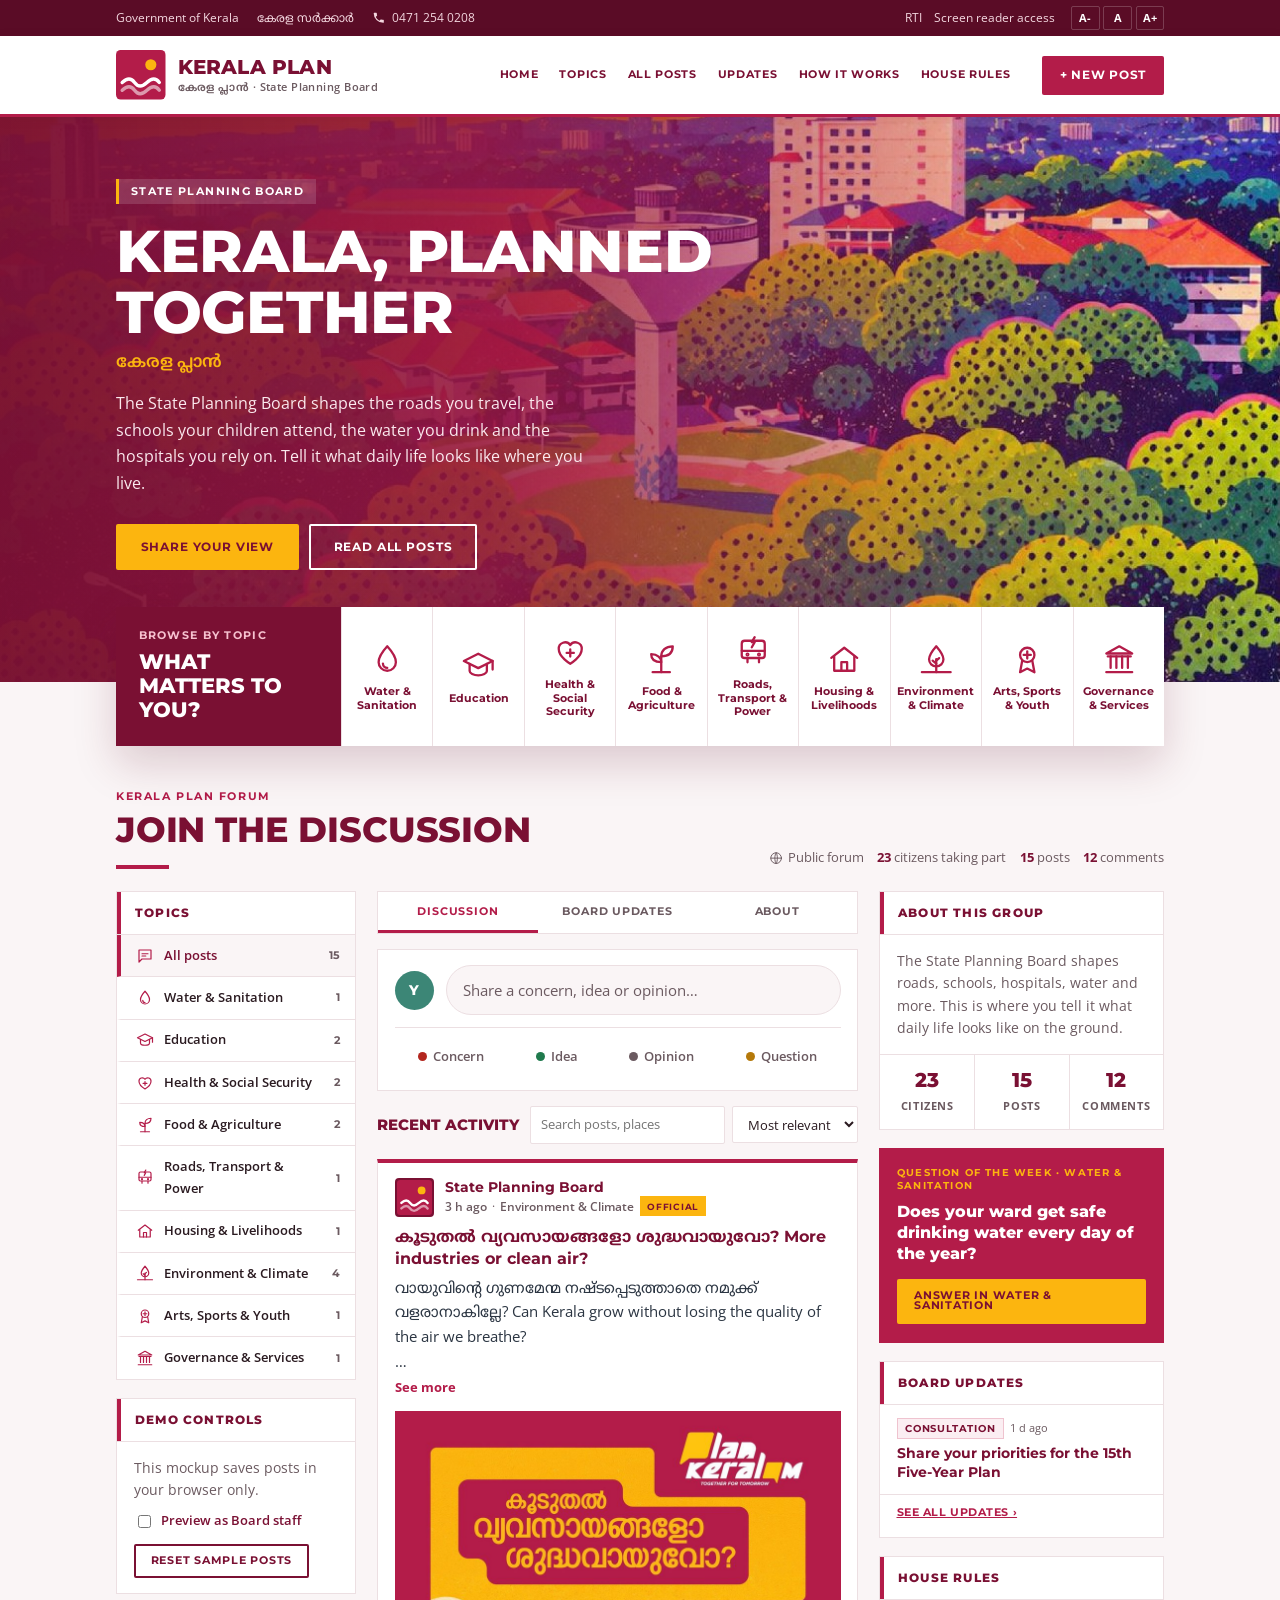
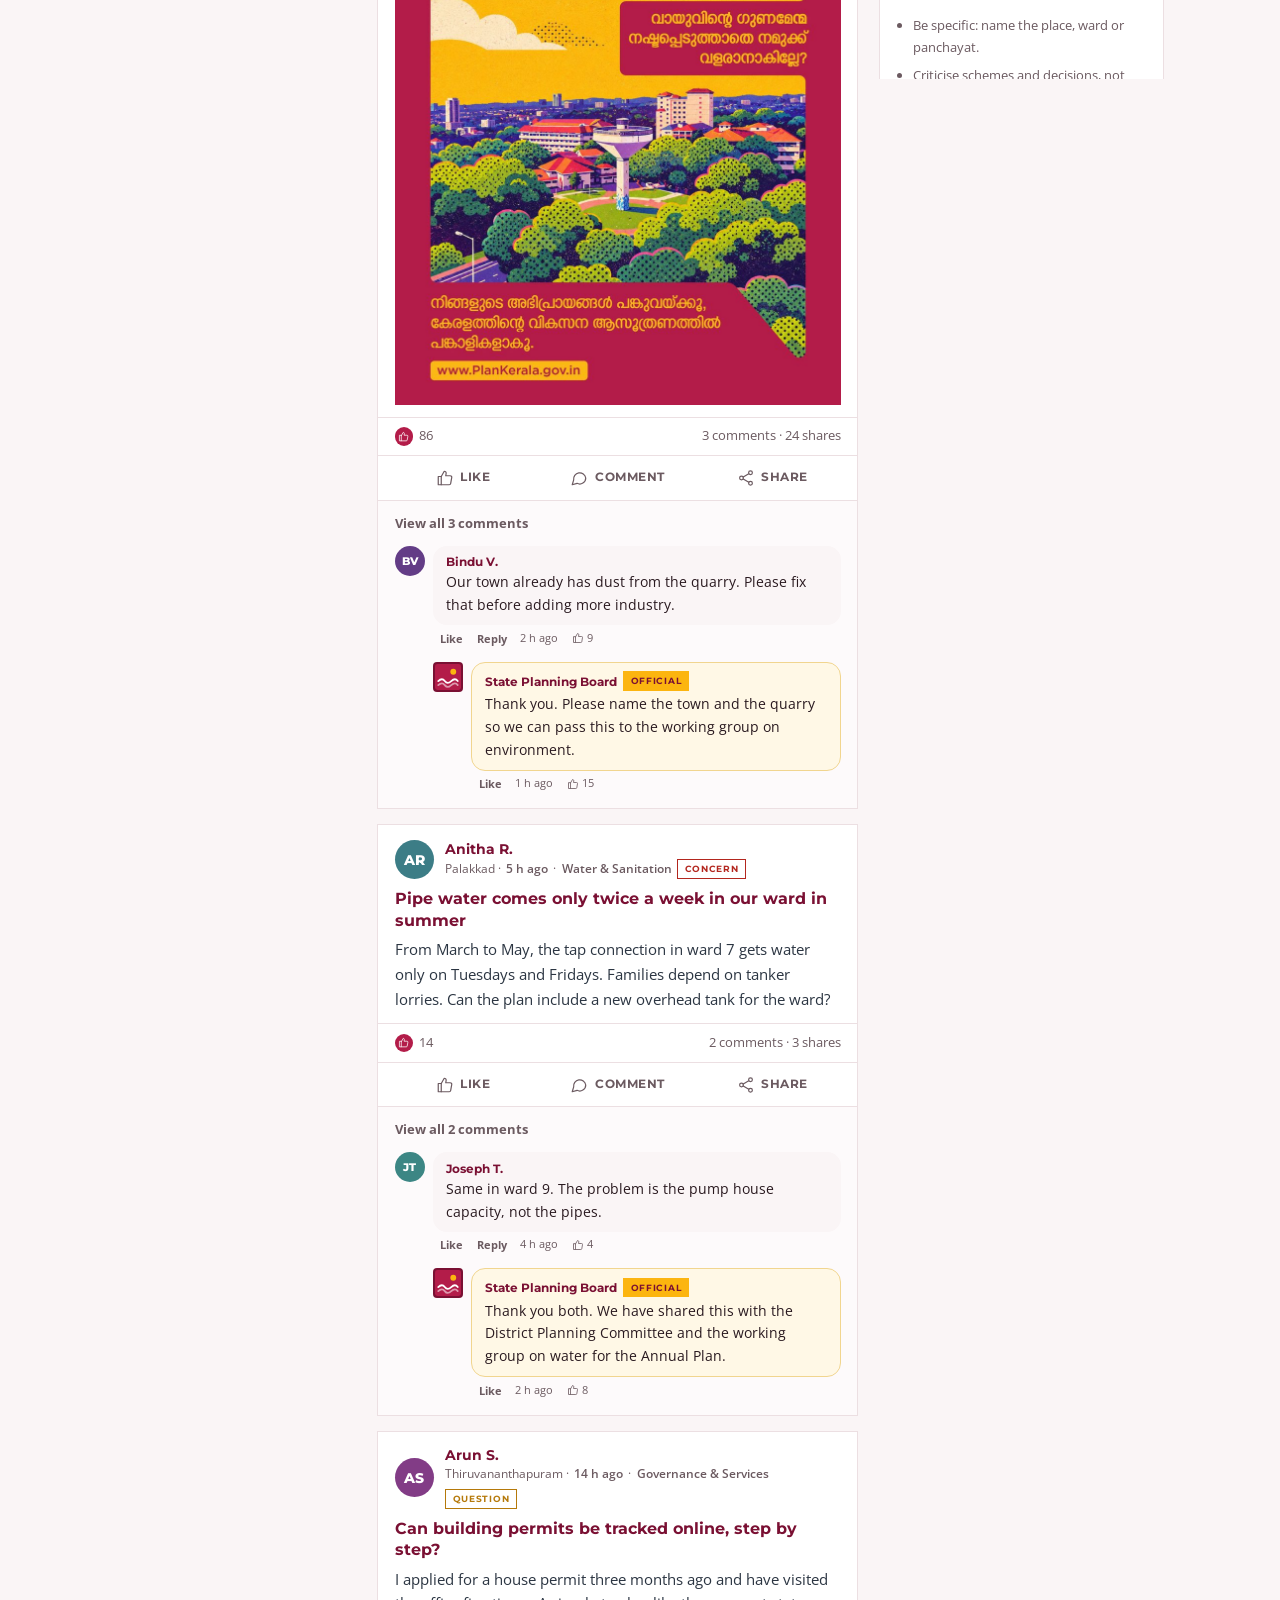
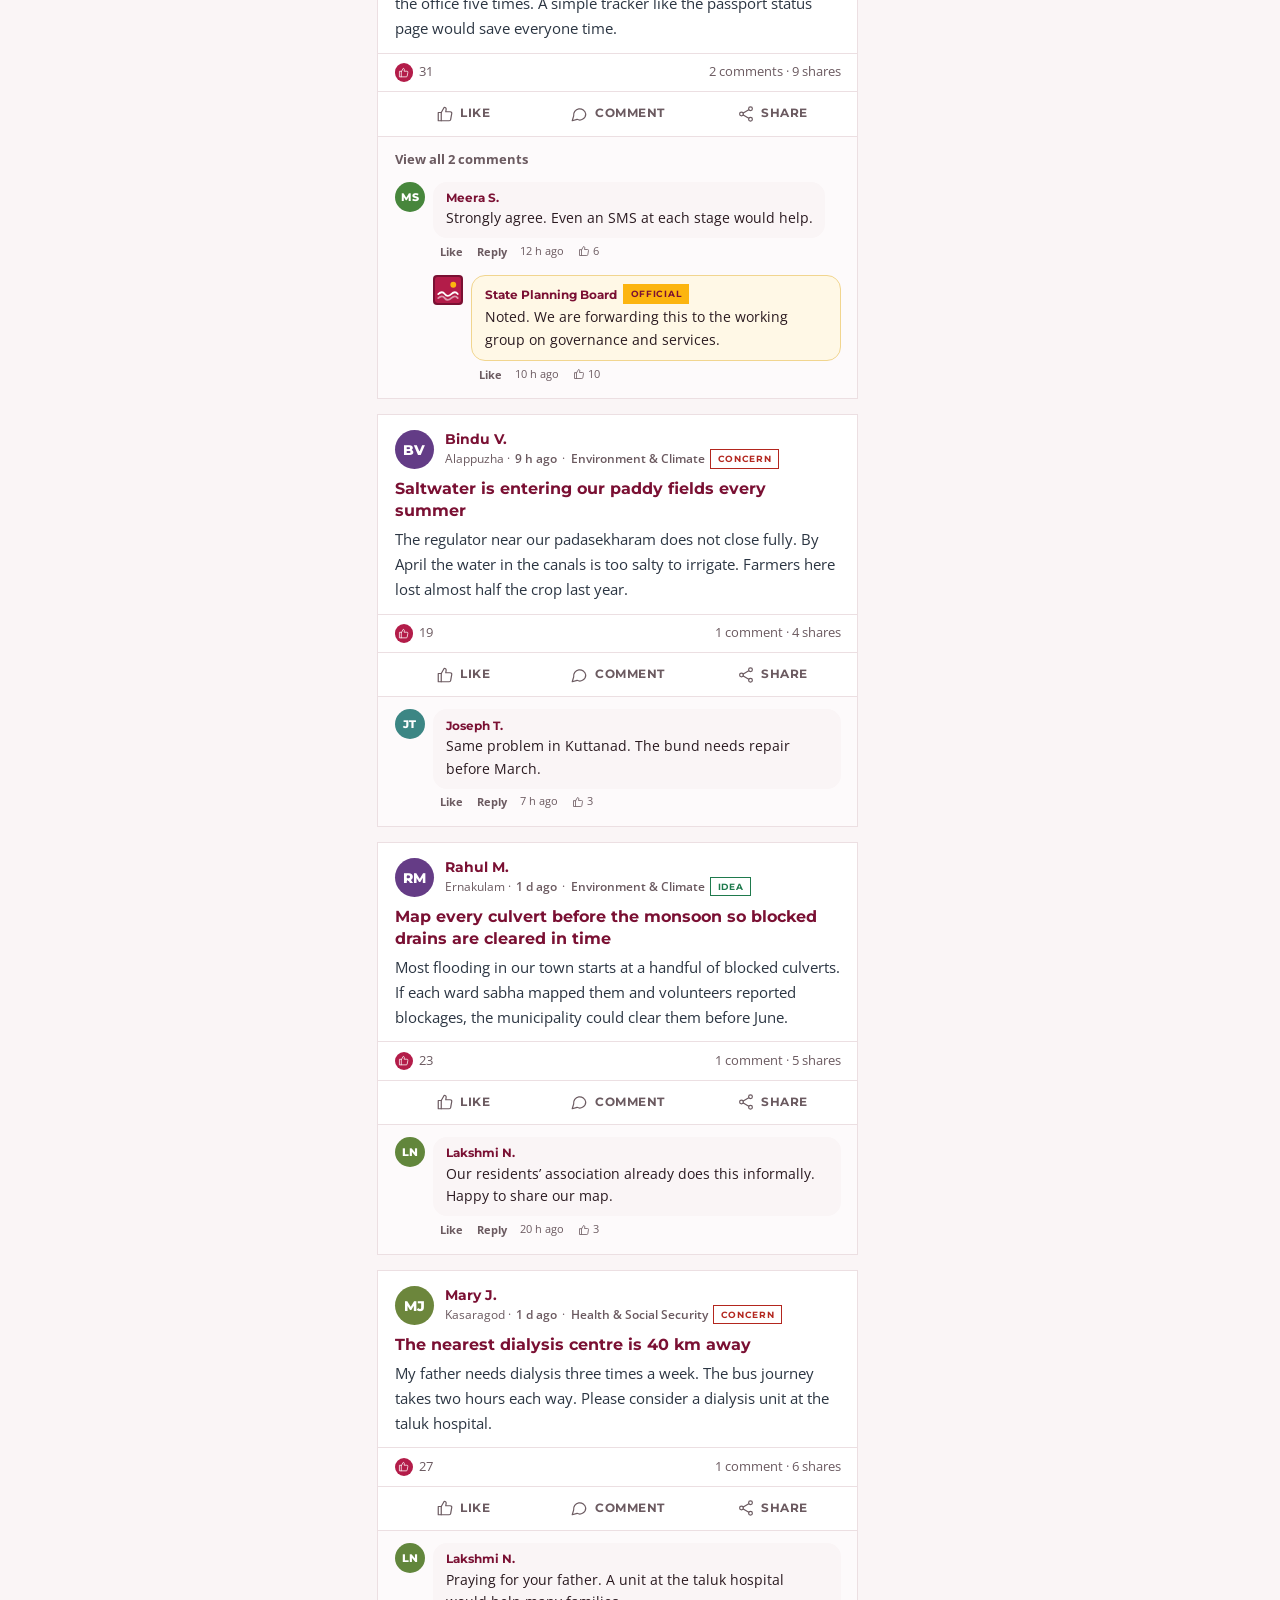
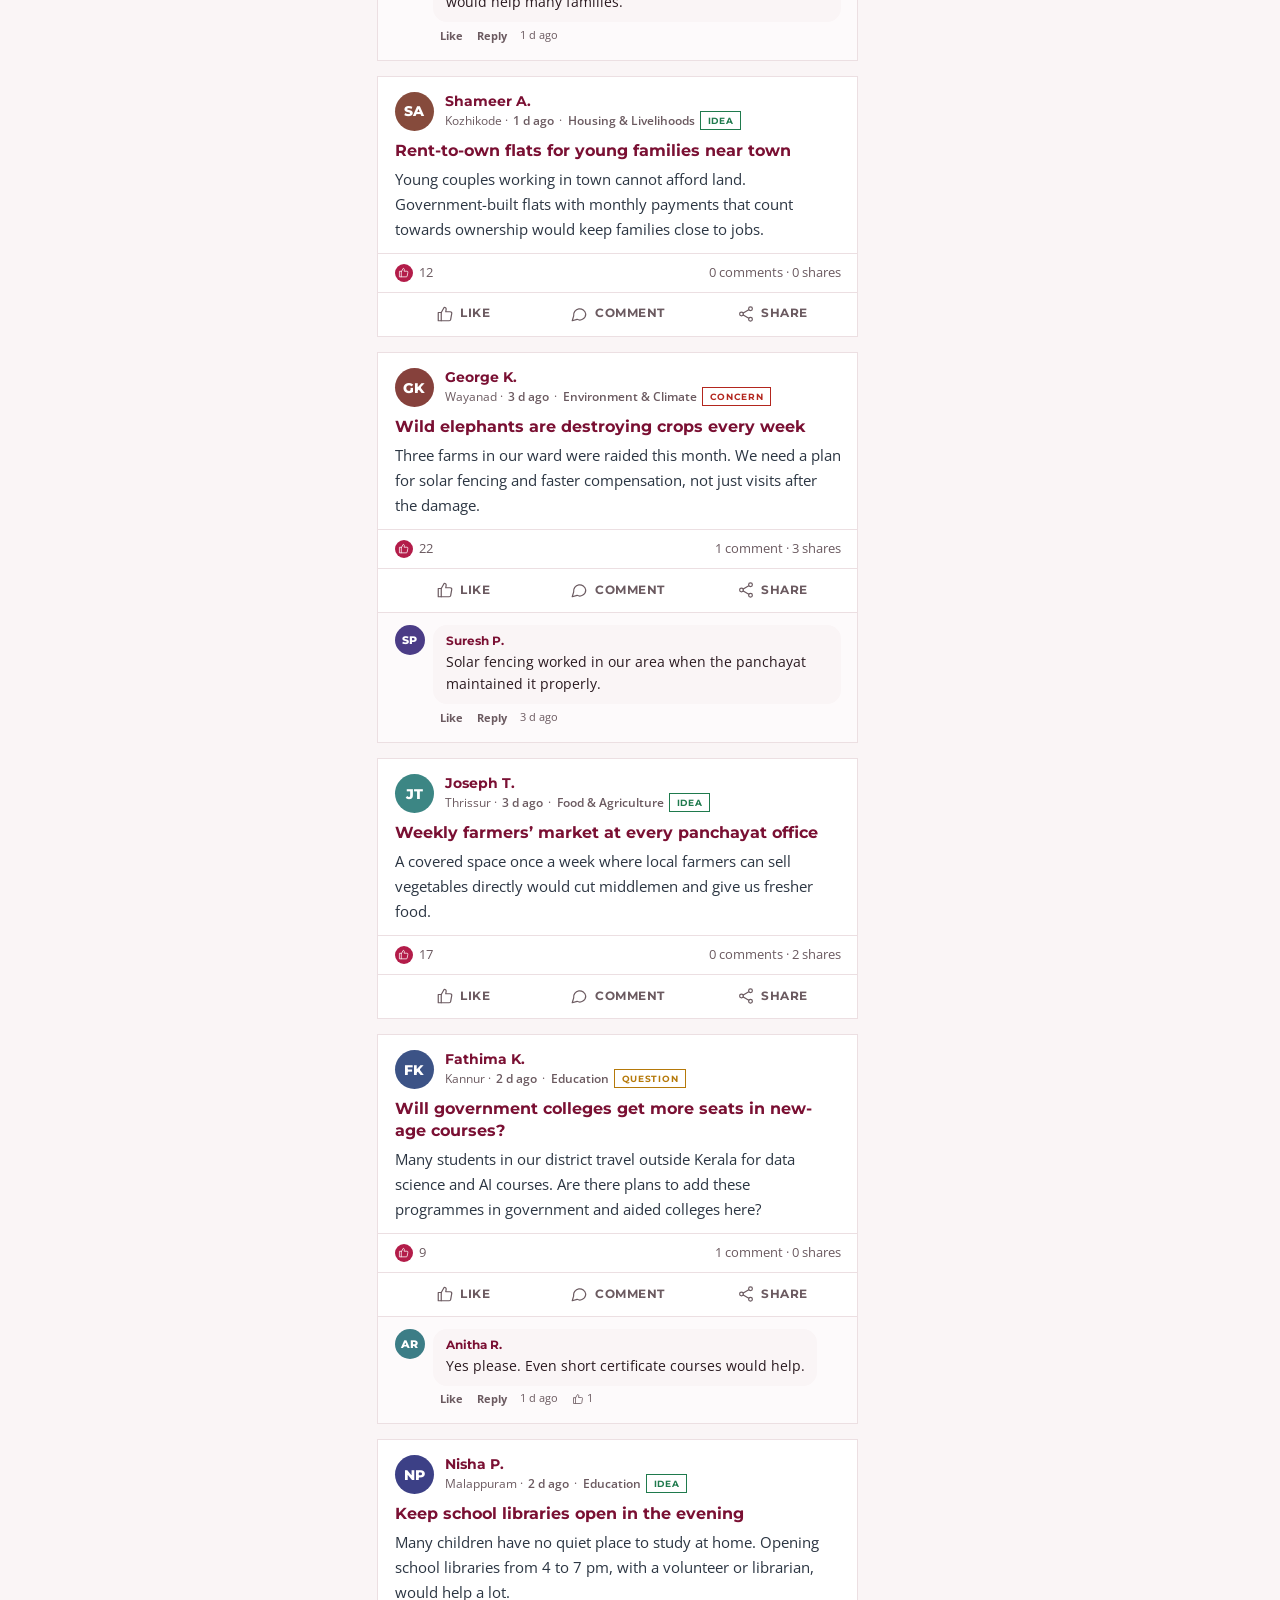
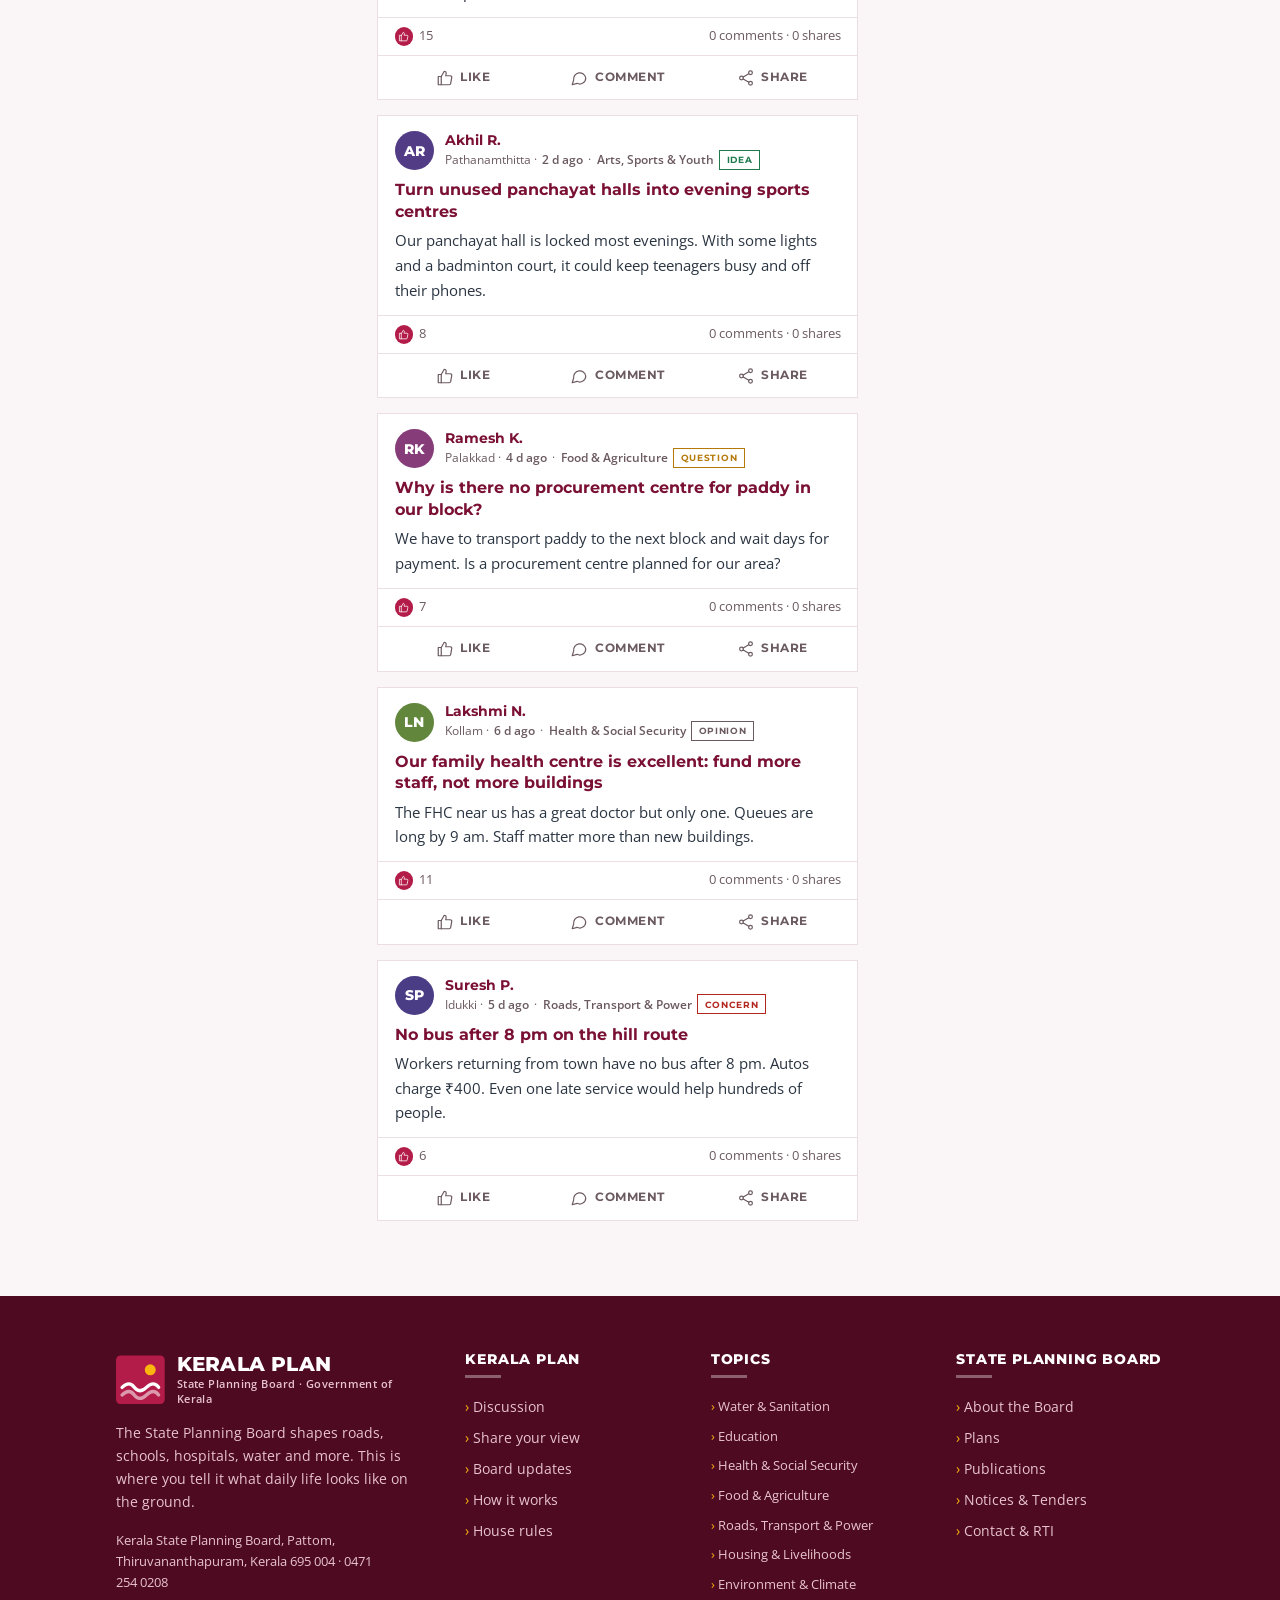
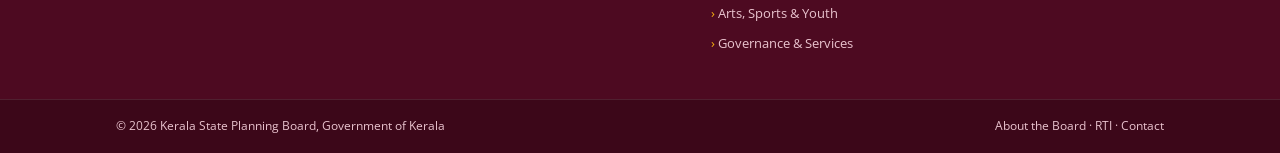
==== commit 8be9b726: "Hero first fold, Plan Keralam colours and more sample posts Bring back the hero with topic tiles as " ====
--- a/index.html
+++ b/index.html
@@ -15,52 +15,32 @@
 <div id="site-header"></div>
 
 <main id="main">
-  <!-- Group cover -->
-  <div class="gcover" aria-hidden="true">
-    <svg viewBox="0 0 1600 400" preserveAspectRatio="xMidYMid slice">
-      <defs>
-        <linearGradient id="sky" x1="0" y1="0" x2="0" y2="1"><stop offset="0" stop-color="#1d4278"/><stop offset=".6" stop-color="#d98c3a"/><stop offset="1" stop-color="#f2c26b"/></linearGradient>
-        <linearGradient id="lake" x1="0" y1="0" x2="0" y2="1"><stop offset="0" stop-color="#e6a650"/><stop offset="1" stop-color="#0b2545"/></linearGradient>
-      </defs>
-      <rect width="1600" height="400" fill="url(#sky)"/>
-      <circle cx="1020" cy="235" r="55" fill="#fbe3a6" opacity=".9"/>
-      <path d="M0 270 Q200 190 420 245 T860 230 T1250 225 T1600 215 V300 H0Z" fill="#3c5a5a" opacity=".55"/>
-      <path d="M0 290 Q260 245 520 275 T1060 265 T1600 268 V310 H0Z" fill="#1f3b3b" opacity=".85"/>
-      <rect y="300" width="1600" height="100" fill="url(#lake)"/>
-      <g stroke="#fbe3a6" stroke-width="3" opacity=".45" stroke-linecap="round"><path d="M950 322h150M975 345h100M930 370h190"/></g>
-      <g transform="translate(560 300)"><path d="M0 14 Q100 32 210 14 L196 24 Q100 38 14 24Z" fill="#0b2545"/><path d="M28 14 Q55 -18 105 -20 Q155 -18 182 14Z" fill="#2a1d0f"/></g>
-      <g fill="#0b1f2e">
-        <path d="M1300 310 C1293 250 1303 195 1324 140 L1330 142 C1312 195 1304 250 1310 310Z"/>
-        <path d="M1326 142 C1282 122 1246 130 1220 156 C1256 140 1290 140 1326 148Z"/>
-        <path d="M1326 142 C1362 114 1406 116 1432 136 C1398 130 1362 136 1328 150Z"/>
-        <path d="M1326 142 C1318 106 1290 88 1262 85 C1290 100 1310 120 1320 148Z"/>
-        <path d="M1326 142 C1344 106 1372 92 1400 92 C1370 108 1350 126 1332 150Z"/>
-        <path d="M1440 316 C1436 268 1444 228 1460 188 L1466 190 C1452 228 1446 268 1450 316Z"/>
-        <path d="M1462 190 C1430 175 1404 182 1384 202 C1410 190 1436 190 1462 196Z"/>
-        <path d="M1462 190 C1490 168 1522 170 1540 184 C1514 182 1488 186 1464 198Z"/>
-        <path d="M200 312 C196 270 202 236 216 200 L221 202 C208 236 203 270 206 312Z"/>
-        <path d="M218 202 C190 190 168 196 152 214 C174 204 196 204 218 208Z"/>
-        <path d="M218 202 C240 184 266 186 282 198 C260 196 240 198 220 210Z"/>
-        <path d="M0 306 Q300 296 600 304 T1200 300 T1600 304 V318 H0Z"/>
-      </g>
-    </svg>
-  </div>
-  <div class="ghead">
+  <!-- Hero (first fold) -->
+  <section class="hero" id="top">
+    <img class="bg" src="assets/img/hero-kerala.jpg" alt="" style="object-position:right center">
     <div class="wrap">
-      <div class="gav" id="gav"></div>
-      <div>
-        <h1>Kerala Plan</h1>
-        <div class="gml" lang="ml">കേരള പ്ലാൻ · Kerala, planned together</div>
-        <div class="gmeta" id="gmeta"></div>
-      </div>
-      <div class="gact">
-        <a class="btn gold" href="#new">+ Share your view</a>
-        <button class="btn out" type="button" id="sharegroup">Share group</button>
+      <span class="kick">State Planning Board</span>
+      <h1>Kerala, planned together</h1>
+      <p class="ml" lang="ml">കേരള പ്ലാൻ</p>
+      <p class="lead">The State Planning Board shapes the roads you travel, the schools your children attend, the water you drink and the hospitals you rely on. Tell it what daily life looks like where you live.</p>
+      <div class="btns">
+        <a class="btn gold" href="#new">Share your view</a>
+        <a class="btn line" href="#all">Read all posts</a>
       </div>
     </div>
-    <div class="wrap"><nav class="gtabs" id="gtabs" aria-label="Group sections">
-      <a href="#all" data-v="feed">Discussion</a><a href="#updates" data-v="updates">Board updates</a><a href="#about" data-v="about">About</a>
-    </nav></div>
+  </section>
+
+  <!-- Topic quick access -->
+  <div class="wrap quick">
+    <div class="box">
+      <div class="lbl"><small>Browse by topic</small><b>What matters to you?</b></div>
+      <div class="tiles" id="tiles"></div>
+    </div>
+  </div>
+
+  <div class="wrap fintro" id="forum">
+    <div class="title"><small>Kerala Plan forum</small><h2>Join the discussion</h2></div>
+    <div class="gmeta" id="gmeta"></div>
   </div>
 
   <div class="wrap fg">
@@ -76,6 +56,7 @@
 
     <!-- center -->
     <section id="center" style="min-width:0">
+      <nav class="ftabs" id="gtabs" aria-label="Forum sections"><a href="#all" data-v="feed">Discussion</a><a href="#updates" data-v="updates">Board updates</a><a href="#about" data-v="about">About</a></nav>
       <div id="v-feed">
         <div id="thead"></div>
         <div class="card compose" id="composer"></div>
@@ -129,7 +110,8 @@
 function nameOf(x){return x.board?'State Planning Board':(x.author===K.UID?(x.name||myName()):(x.name||'A citizen'));}
 function canMod(x){return x.author===K.UID||K.isStaff();}
 function postURL(id){return location.href.split('#')[0]+'#post/'+id;}
-document.getElementById('gav').innerHTML=K.LOGO;
+var tl=document.getElementById('tiles');
+CATS.forEach(function(c){tl.append(h('a',{class:'tile',href:'#topic/'+c.id},K.ico(c.id),c.name));});
 
 /* ---------- data actions ---------- */
 async function toggleLike(t){var ref=DB.collection('likes').doc(t+'__'+K.UID);if(S.liked[t])await ref.delete();else await ref.set({t:t,u:K.UID});}
@@ -167,8 +149,8 @@
 function voices(){var v={};S.posts.concat(S.comments).forEach(function(x){if(x.author&&x.author!=='board')v[x.author]=1});return Object.keys(v).length;}
 function renderMeta(){
   var m=$('#gmeta');m.textContent='';
-  m.append(h('span',{class:'pub',html:K.ICON.globe+'Public group'}),h('span',null,'State Planning Board, Government of Kerala'),
-    h('span',null,h('b',null,String(voices())),' citizens taking part'),h('span',null,h('b',null,String(S.posts.length)),' posts'));
+  m.append(h('span',{class:'pub',html:K.ICON.globe+'Public forum'}),
+    h('span',null,h('b',null,String(voices())),' citizens taking part'),h('span',null,h('b',null,String(S.posts.length)),' posts'),h('span',null,h('b',null,String(S.comments.length)),' comments'));
 }
 function renderNav(){
   var counts={all:S.posts.length};S.posts.forEach(function(p){counts[p.cat]=(counts[p.cat]||0)+1;});
@@ -313,7 +295,7 @@
   var nl=S.likes_n[p.id]||0,nc=S.ccount[p.id]||0,ns=S.shares_n[p.id]||0;
   var menu=null;
   if(canMod(p))menu=h('div',{class:'pmenu'},h('button',{type:'button','aria-label':'Delete post',title:'Delete post',onclick:function(){delPost(p)},html:K.ICON.more}));
-  var head=h('div',{class:'phd'},avatar(nameOf(p)),
+  var head=h('div',{class:'phd'},avatar(nameOf(p),p.board),
     h('div',{class:'who'},h('b',null,nameOf(p)),
       h('small',null,p.district?h('span',null,p.district+' ·'):null,h('a',{href:'#post/'+p.id},K.ago(p.ts)),'·',h('a',{href:'#topic/'+p.cat},c.name),h('span',{class:'flair '+(p.flair||'Opinion')},p.flair||'Opinion'))),menu);
   var bodyP=p.body?h('p',{class:(S.expanded[p.id]||S.view==='post')?'':'clamp'},p.body):null;
@@ -328,7 +310,8 @@
     h('button',{type:'button','aria-pressed':String(!!S.liked[p.id]),onclick:function(){toggleLike(p.id)}},K.ico('like'),S.liked[p.id]?'Liked':'Like'),
     h('button',{type:'button',onclick:function(){S.open[p.id]=true;render();var t=document.querySelector('[data-key="c:'+p.id+'"]');if(t)t.focus();}},K.ico('comments'),'Comment'),
     shareWrap);
-  var art=h('article',{class:'card post',id:'post-'+p.id},h('div',{class:'pstrip',style:'--h:'+c.h}),head,body,counts,acts);
+  if(p.img)body.append(h('img',{class:'pimg',src:p.img,alt:p.title,loading:'lazy'}));
+  var art=h('article',{class:'card post'+(p.board?' board-post':''),id:'post-'+p.id},head,body,counts,acts);
   var top=S.comments.filter(function(x){return x.post===p.id&&!x.parent}).sort(function(a,b){return a.ts-b.ts});
   if(top.length||open){
     var cm=h('div',{class:'cmts'});
@@ -401,14 +384,18 @@
   else{S.view='feed';S.topic='all';}
   render();
   if(r[0]==='new'){openComposer();return;}
+  document.querySelectorAll('.nav [data-nav]').forEach(function(a){a.removeAttribute('aria-current')});
+  var key=!location.hash||location.hash==='#top'?'top':(S.view==='about'?(scroll||'about').replace('about-','about-'):(S.view==='updates'?'updates':(S.topic!=='all'?'':'all')));
+  var cur=document.querySelector('.nav [data-nav="'+key+'"]');if(cur)cur.setAttribute('aria-current','page');
+  if(!location.hash||location.hash==='#top'){if(location.hash==='#top')scrollTo({top:0,behavior:'smooth'});return;}
   if(scroll){var el=document.getElementById(scroll);if(el)el.scrollIntoView({block:'start'});}
-  else if(location.hash&&location.hash!=='#all'||S.view!=='feed'){var g=$('.ghead');scrollTo({top:Math.min(scrollY,g.offsetTop+g.offsetHeight-90)});}
+  else{var f=document.getElementById('forum');scrollTo({top:f.offsetTop-80});}
 }
 addEventListener('hashchange',route);
 
 var st=$('#staff');st.checked=K.isStaff();st.addEventListener('change',function(){K.setStaff(st.checked);render();});
 $('#reset').addEventListener('click',function(){if(confirm('Restore the sample posts? Your own posts will be removed.')){DB.reset();K.toast('Sample posts restored.');}});
-$('#sharegroup').addEventListener('click',async function(){var url=location.href.split('#')[0];
+var sg=$('#sharegroup');if(sg)sg.addEventListener('click',async function(){var url=location.href.split('#')[0];
   if(navigator.share){try{await navigator.share({title:'Kerala Plan',text:'Tell the State Planning Board what daily life looks like where you live.',url:url});return;}catch(e){return;}}
   var ok=await copy(url);K.toast(ok?'Group link copied.':'Copy this link: '+url);});
 
--- a/assets/gov.css
+++ b/assets/gov.css
@@ -1,9 +1,9 @@
 /* Kerala Plan · State Planning Board — government portal styles.
    Navy + gold civic palette, square corners, uppercase section labels. */
 :root{
-  --navy:#0b2545; --navy-2:#13315c; --navy-3:#1d4278;
-  --gold:#e5a823; --gold-2:#c98d0f;
-  --ink:#1f2a37; --muted:#5b6675; --line:#dfe3ea; --bg:#ffffff; --bg-2:#f3f5f8;
+  --navy:#7a1033; --navy-2:#951640; --navy-3:#b31c49;
+  --gold:#fcb50f; --gold-2:#b5790a;
+  --ink:#2a1a20; --muted:#6b5a60; --line:#ecdfe2; --bg:#ffffff; --bg-2:#faf5f6;
   --danger:#b3261e; --ok:#1f7a4d;
   --head:'Montserrat','Noto Sans Malayalam',Arial,sans-serif;
   --body:'Open Sans','Noto Sans Malayalam',Arial,sans-serif;
@@ -24,18 +24,18 @@
 .wrap{max-width:var(--max);margin:0 auto;padding-left:var(--gut);padding-right:var(--gut)}
 
 /* ---------- top bar ---------- */
-.topbar{background:var(--navy);color:#c9d3e3;font-size:.8rem}
+.topbar{background:#5a0c26;color:#f3d7df;font-size:.8rem}
 .topbar .wrap{display:flex;align-items:center;justify-content:space-between;gap:1rem;min-height:2.4rem;flex-wrap:wrap}
 .topbar .l{display:flex;gap:1.2rem;align-items:center;flex-wrap:wrap}
 .topbar .l span{display:inline-flex;gap:.4rem;align-items:center}
-.topbar svg{width:.9rem;height:.9rem;fill:var(--gold)}
+.topbar svg{width:.9rem;height:.9rem;fill:#f3d7df}
 .topbar .r{display:flex;align-items:center;gap:.25rem}
 .topbar .r button{background:transparent;border:1px solid rgba(255,255,255,.2);color:#fff;width:1.9rem;height:1.6rem;border-radius:2px;font-size:.75rem;font-weight:700;line-height:1}
-.topbar .r button:hover{background:var(--gold);color:var(--navy);border-color:var(--gold)}
+.topbar .r button:hover{background:#fff;color:var(--navy);border-color:#fff}
 .topbar .sep{width:1px;height:1rem;background:rgba(255,255,255,.2);margin:0 .4rem}
 
 /* ---------- header ---------- */
-.hdr{background:#fff;border-bottom:3px solid var(--gold);position:sticky;top:0;z-index:30;box-shadow:0 2px 12px rgba(11,37,69,.08)}
+.hdr{background:#fff;border-bottom:3px solid var(--navy-3);position:sticky;top:0;z-index:30;box-shadow:0 2px 12px rgba(90,10,35,.08)}
 .hdr .wrap{display:flex;align-items:center;gap:1.4rem;min-height:5.2rem}
 .logo{display:flex;align-items:center;gap:.8rem;text-decoration:none;color:var(--navy);flex:none}
 .logo svg{width:3.3rem;height:3.3rem}
@@ -45,20 +45,20 @@
 .nav>ul{display:flex;list-style:none;margin:0;padding:0;align-items:center}
 .nav>ul>li{position:relative}
 .nav>ul>li>a{display:block;padding:1.95rem .85rem;font:700 .8rem/1 var(--head);letter-spacing:.06em;text-transform:uppercase;color:var(--navy);text-decoration:none;border-bottom:3px solid transparent;margin-bottom:-3px}
-.nav>ul>li>a:hover,.nav>ul>li>a[aria-current="page"]{color:var(--gold-2);border-bottom-color:var(--navy)}
-.nav .dd{position:absolute;left:0;top:100%;min-width:17rem;background:#fff;border-top:3px solid var(--gold);box-shadow:0 12px 24px rgba(11,37,69,.15);list-style:none;margin:0;padding:.4rem 0;display:none}
+.nav>ul>li>a:hover,.nav>ul>li>a[aria-current="page"]{color:var(--navy-3);border-bottom-color:var(--navy-3)}
+.nav .dd{position:absolute;left:0;top:100%;min-width:17rem;background:#fff;border-top:3px solid var(--navy-3);box-shadow:0 12px 24px rgba(90,10,35,.15);list-style:none;margin:0;padding:.4rem 0;display:none}
 .nav li:hover>.dd,.nav li:focus-within>.dd{display:block}
 .nav .dd a{display:flex;gap:.6rem;align-items:center;padding:.55rem 1.1rem;color:var(--ink);text-decoration:none;font-size:.88rem;border-left:3px solid transparent}
-.nav .dd a:hover{background:var(--bg-2);border-left-color:var(--gold);color:var(--navy)}
+.nav .dd a:hover{background:var(--bg-2);border-left-color:var(--navy-3);color:var(--navy)}
 .nav .dd svg{width:1.1rem;height:1.1rem;color:var(--navy-3);flex:none}
-.hbtn{background:var(--gold);color:var(--navy);font:700 .8rem/1 var(--head);letter-spacing:.06em;text-transform:uppercase;padding:.9rem 1.2rem;border:0;border-radius:2px;text-decoration:none;flex:none}
+.hbtn{background:var(--navy-3);color:#fff;font:700 .8rem/1 var(--head);letter-spacing:.06em;text-transform:uppercase;padding:.9rem 1.2rem;border:0;border-radius:2px;text-decoration:none;flex:none}
 .hbtn:hover{background:var(--navy);color:#fff}
 .burger{display:none;margin-left:auto;background:var(--navy);color:#fff;border:0;border-radius:2px;padding:.55rem .65rem;line-height:0}
 .burger svg{width:1.3rem;height:1.3rem}
 @media (max-width:1060px){
   .burger{display:block}
   .hdr .hbtn{display:none}
-  .nav{position:absolute;left:0;right:0;top:100%;background:#fff;border-top:1px solid var(--line);box-shadow:0 12px 24px rgba(11,37,69,.15);display:none;max-height:75vh;overflow:auto}
+  .nav{position:absolute;left:0;right:0;top:100%;background:#fff;border-top:1px solid var(--line);box-shadow:0 12px 24px rgba(90,10,35,.15);display:none;max-height:75vh;overflow:auto}
   .nav.open{display:block}
   .nav>ul{flex-direction:column;align-items:stretch;padding:.4rem var(--gut) 1rem}
   .nav>ul>li>a{padding:.85rem 0;border-bottom:1px solid var(--line);margin:0}
@@ -70,12 +70,12 @@
 /* ---------- hero ---------- */
 .hero{position:relative;color:#fff;min-height:34rem;display:flex;align-items:center;overflow:hidden;background:var(--navy)}
 .hero .bg{position:absolute;inset:0;width:100%;height:100%;object-fit:cover}
-.hero::before{content:"";position:absolute;inset:0;background:linear-gradient(90deg,rgba(11,37,69,.92) 0%,rgba(11,37,69,.72) 45%,rgba(11,37,69,.15) 100%);z-index:1}
+.hero::before{content:"";position:absolute;inset:0;background:linear-gradient(90deg,rgba(122,16,51,.97) 0%,rgba(150,22,64,.88) 38%,rgba(179,28,73,.25) 75%,rgba(179,28,73,0) 100%);z-index:1}
 .hero .wrap{position:relative;z-index:2;width:100%;padding-block:4rem 7.5rem}
-.hero .kick{display:inline-block;background:var(--gold);color:var(--navy);font:700 .75rem/1 var(--head);letter-spacing:.12em;text-transform:uppercase;padding:.45rem .8rem;margin-bottom:1.1rem}
+.hero .kick{display:inline-block;background:rgba(255,255,255,.14);color:#fff;border-left:3px solid var(--gold);font:700 .75rem/1 var(--head);letter-spacing:.12em;text-transform:uppercase;padding:.45rem .8rem;margin-bottom:1.1rem}
 .hero h1{font:800 clamp(2.2rem,5.6vw,3.9rem)/1.05 var(--head);margin:0 0 .4rem;text-transform:uppercase;letter-spacing:-.005em;max-width:15ch}
 .hero .ml{font:600 1.15rem/1.4 var(--body);color:var(--gold);margin:0 0 1.1rem}
-.hero p.lead{font-size:1.08rem;max-width:52ch;margin:0 0 1.8rem;color:#dfe7f3}
+.hero p.lead{font-size:1.08rem;max-width:52ch;margin:0 0 1.8rem;color:#fbe9ee}
 .btns{display:flex;gap:.7rem;flex-wrap:wrap}
 .btn{display:inline-flex;align-items:center;gap:.5rem;font:700 .8rem/1 var(--head);letter-spacing:.07em;text-transform:uppercase;padding:1rem 1.5rem;border-radius:2px;border:2px solid var(--navy);background:var(--navy);color:#fff;text-decoration:none}
 .btn:hover{background:var(--gold);border-color:var(--gold);color:var(--navy)}
@@ -90,14 +90,14 @@
 
 /* ---------- quick access tiles (overlap hero) ---------- */
 .quick{position:relative;z-index:5;margin-top:-5rem}
-.quick .box{background:#fff;box-shadow:0 18px 40px rgba(11,37,69,.18);display:grid;grid-template-columns:15rem minmax(0,1fr)}
+.quick .box{background:#fff;box-shadow:0 18px 40px rgba(90,10,35,.18);display:grid;grid-template-columns:15rem minmax(0,1fr)}
 .quick .lbl{background:var(--navy);color:#fff;padding:1.6rem 1.5rem;display:flex;flex-direction:column;justify-content:center}
-.quick .lbl small{font:700 .72rem/1 var(--head);letter-spacing:.12em;text-transform:uppercase;color:var(--gold)}
+.quick .lbl small{font:700 .72rem/1 var(--head);letter-spacing:.12em;text-transform:uppercase;color:#f6c1cf}
 .quick .lbl b{font:800 1.4rem/1.15 var(--head);text-transform:uppercase;margin-top:.5rem}
 .tiles{display:grid;grid-template-columns:repeat(9,minmax(0,1fr))}
 .tile{display:flex;flex-direction:column;align-items:center;justify-content:center;gap:.6rem;text-align:center;padding:1.3rem .4rem;text-decoration:none;color:var(--navy);border-left:1px solid var(--line);font:700 .72rem/1.25 var(--head);transition:background .15s}
 .tile svg{width:2.3rem;height:2.3rem;color:var(--navy-3);transition:color .15s}
-.tile:hover{background:var(--navy);color:#fff}
+.tile:hover{background:var(--navy-3);color:#fff}
 .tile:hover svg{color:var(--gold)}
 @media (max-width:1060px){.quick .box{grid-template-columns:1fr}.tiles{grid-template-columns:repeat(3,minmax(0,1fr))}.tile{border-top:1px solid var(--line)}}
 
@@ -106,9 +106,9 @@
 .sec.grey{background:var(--bg-2)}
 .title{margin-bottom:2.2rem}
 .title.c{text-align:center}
-.title small{display:block;font:700 .75rem/1 var(--head);letter-spacing:.14em;text-transform:uppercase;color:var(--gold-2);margin-bottom:.6rem}
+.title small{display:block;font:700 .75rem/1 var(--head);letter-spacing:.14em;text-transform:uppercase;color:var(--navy-3);margin-bottom:.6rem}
 .title h2{font:800 clamp(1.6rem,3.2vw,2.3rem)/1.15 var(--head);color:var(--navy);margin:0;text-transform:uppercase;letter-spacing:-.005em}
-.title h2::after{content:"";display:block;width:3.5rem;height:4px;background:var(--gold);margin-top:.9rem}
+.title h2::after{content:"";display:block;width:3.5rem;height:4px;background:var(--navy-3);margin-top:.9rem}
 .title.c h2::after{margin-inline:auto}
 .title p{color:var(--muted);max-width:60ch;margin:.9rem 0 0}
 .title.c p{margin-inline:auto}
@@ -134,7 +134,7 @@
 .counter:first-child{border-left:0}
 .counter svg{width:2.6rem;height:2.6rem;color:var(--gold)}
 .counter b{display:block;font:800 2.8rem/1 var(--head);margin:.6rem 0 .3rem;font-variant-numeric:tabular-nums}
-.counter span{font:700 .78rem/1.3 var(--head);letter-spacing:.1em;text-transform:uppercase;color:#c9d3e3}
+.counter span{font:700 .78rem/1.3 var(--head);letter-spacing:.1em;text-transform:uppercase;color:#f3d7df}
 @media (max-width:760px){.counters .wrap{grid-template-columns:1fr 1fr;row-gap:1.6rem}.counter:nth-child(3){border-left:0}}
 
 /* ---------- updates (news list) ---------- */
@@ -153,7 +153,7 @@
 .tag{font:700 .66rem/1 var(--head);letter-spacing:.08em;text-transform:uppercase;padding:.3rem .5rem;background:var(--bg-2);color:var(--navy);border:1px solid var(--line)}
 .tag.Deadline{background:#fff4dc;border-color:var(--gold);color:#6b4a00}
 .tag.Result{background:var(--navy);color:#fff;border-color:var(--navy)}
-.tag.Consultation{background:#e6eef9;border-color:#b8cbe6}
+.tag.Consultation{background:#fbeef2;border-color:#efc3cf}
 .tag.pinned{background:var(--gold);border-color:var(--gold);color:var(--navy)}
 .upd .x{margin-top:.5rem}
 .lnk{background:none;border:0;padding:0;font:700 .75rem/1 var(--head);letter-spacing:.05em;text-transform:uppercase;color:var(--navy-3)}
@@ -167,10 +167,10 @@
 .qow h3{font:800 1.45rem/1.25 var(--head);margin:.8rem 0 1.4rem;position:relative}
 .qow .btn{position:relative}
 .panel{background:#fff;border:1px solid var(--line)}
-.panel>h3{margin:0;background:var(--navy);color:#fff;font:700 .82rem/1 var(--head);letter-spacing:.1em;text-transform:uppercase;padding:1rem 1.2rem;border-bottom:3px solid var(--gold)}
+.panel>h3{margin:0;background:#fff;color:var(--navy);font:800 .8rem/1 var(--head);letter-spacing:.1em;text-transform:uppercase;padding:1rem 1.2rem;border-bottom:1px solid var(--line);box-shadow:inset 4px 0 0 var(--navy-3)}
 
 /* empty */
-.empty{background:#fff;border:1px dashed #b9c3d1;padding:2.2rem 1.4rem;text-align:center}
+.empty{background:#fff;border:1px dashed #e3c7cf;padding:2.2rem 1.4rem;text-align:center}
 .empty h3{font:800 1.1rem var(--head);color:var(--navy);margin:0 0 .4rem;text-transform:uppercase}
 .empty p{margin:0 auto;color:var(--muted);max-width:46ch}
 
@@ -180,7 +180,7 @@
 @media (max-width:600px){.depts{grid-template-columns:1fr}}
 .dept{background:#fff;border:1px solid var(--line);padding:1.8rem 1.6rem;text-decoration:none;color:var(--ink);position:relative;transition:transform .15s,box-shadow .15s;display:flex;flex-direction:column}
 .dept::before{content:"";position:absolute;left:0;top:0;height:4px;width:0;background:var(--gold);transition:width .25s}
-.dept:hover{box-shadow:0 14px 30px rgba(11,37,69,.12);transform:translateY(-3px)}
+.dept:hover{box-shadow:0 14px 30px rgba(90,10,35,.12);transform:translateY(-3px)}
 .dept:hover::before{width:100%}
 .dept .ico{width:4rem;height:4rem;background:var(--bg-2);display:grid;place-items:center;color:var(--navy-3);margin-bottom:1.1rem;transition:background .15s,color .15s}
 .dept:hover .ico{background:var(--navy);color:var(--gold)}
@@ -230,8 +230,8 @@
 .frow{display:flex;gap:1rem;flex-wrap:wrap}
 .frow>*{flex:1 1 12rem;min-width:0}
 .field label{display:block;font:700 .72rem/1 var(--head);letter-spacing:.08em;text-transform:uppercase;color:var(--navy);margin-bottom:.45rem}
-.field input,.field select,.field textarea{width:100%;padding:.7rem .8rem;border:1px solid #c5cdd9;border-radius:2px;background:#fff}
-.field input:focus,.field select:focus,.field textarea:focus{border-color:var(--navy-3);outline:none;box-shadow:0 0 0 3px rgba(29,66,120,.15)}
+.field input,.field select,.field textarea{width:100%;padding:.7rem .8rem;border:1px solid #dccbd0;border-radius:2px;background:#fff}
+.field input:focus,.field select:focus,.field textarea:focus{border-color:var(--navy-3);outline:none;box-shadow:0 0 0 3px rgba(179,28,73,.15)}
 .field textarea{min-height:7rem;resize:vertical}
 .chk{display:flex;gap:.5rem;align-items:center;font-size:.88rem;font-weight:600;color:var(--navy)}
 .factions{display:flex;justify-content:flex-end;gap:.6rem;align-items:center;flex-wrap:wrap}
@@ -242,22 +242,22 @@
 .pbanner::before{content:"";position:absolute;inset:0;background:repeating-linear-gradient(135deg,rgba(255,255,255,.03) 0 2px,transparent 2px 14px)}
 .pbanner .wrap{position:relative;padding-block:3.2rem}
 .pbanner h1{font:800 clamp(1.8rem,4vw,2.8rem)/1.1 var(--head);margin:0;text-transform:uppercase}
-.crumb{font:700 .74rem/1 var(--head);letter-spacing:.1em;text-transform:uppercase;color:#c9d3e3;margin-top:.9rem}
+.crumb{font:700 .74rem/1 var(--head);letter-spacing:.1em;text-transform:uppercase;color:#f3d7df;margin-top:.9rem}
 .crumb a{color:var(--gold);text-decoration:none}
 
 /* ---------- footer ---------- */
-.ftr{background:#071a33;color:#aab6c8;font-size:.92rem}
+.ftr{background:#4d0a21;color:#e9c3ce;font-size:.92rem}
 .ftr .top{display:grid;grid-template-columns:minmax(0,1.5fr) repeat(3,minmax(0,1fr));gap:2.5rem;padding-block:3.8rem 3rem}
 .ftr h4{font:800 .9rem/1 var(--head);text-transform:uppercase;letter-spacing:.06em;color:#fff;margin:0 0 1.2rem;padding-bottom:.8rem;position:relative}
-.ftr h4::after{content:"";position:absolute;left:0;bottom:0;width:2.4rem;height:3px;background:var(--gold)}
+.ftr h4::after{content:"";position:absolute;left:0;bottom:0;width:2.4rem;height:3px;background:rgba(255,255,255,.35)}
 .ftr ul{list-style:none;margin:0;padding:0;display:grid;gap:.55rem}
 .ftr a{color:inherit;text-decoration:none}
 .ftr a:hover{color:var(--gold)}
 .ftr li a::before{content:"› ";color:var(--gold)}
 .ftr .logo{color:#fff}
-.ftr .logo small{color:#aab6c8}
+.ftr .logo small{color:#e9c3ce}
 .ftr p{margin:1.1rem 0 0;max-width:38ch}
-.ftr .bot{border-top:1px solid rgba(255,255,255,.1);background:#051427}
+.ftr .bot{border-top:1px solid rgba(255,255,255,.1);background:#3c0719}
 .ftr .bot .wrap{display:flex;justify-content:space-between;gap:1rem;flex-wrap:wrap;padding-block:1.1rem;font-size:.8rem}
 @media (max-width:900px){.ftr .top{grid-template-columns:1fr 1fr}.ftr .top>:first-child{grid-column:1/-1}}
 @media (max-width:520px){.ftr .top{grid-template-columns:1fr}}
@@ -293,12 +293,12 @@
 @media (max-width:1000px){.pubs{grid-template-columns:repeat(2,minmax(0,1fr))}}
 @media (max-width:520px){.pubs{grid-template-columns:1fr}}
 .book{background:#fff;border:1px solid var(--line);text-decoration:none;color:inherit;display:flex;flex-direction:column}
-.book:hover{box-shadow:0 14px 30px rgba(11,37,69,.12)}
+.book:hover{box-shadow:0 14px 30px rgba(90,10,35,.12)}
 .cover{aspect-ratio:3/3.6;background:linear-gradient(160deg,var(--navy-3),var(--navy));color:#fff;padding:1.2rem;display:flex;flex-direction:column;justify-content:space-between;position:relative;overflow:hidden}
 .cover::before{content:"";position:absolute;left:0;right:0;bottom:22%;height:5px;background:var(--gold)}
 .cover small{font:700 .66rem/1.2 var(--head);letter-spacing:.12em;text-transform:uppercase;color:var(--gold)}
 .cover b{font:800 1.25rem/1.15 var(--head);text-transform:uppercase}
-.cover span{font-size:.78rem;color:#c9d3e3}
+.cover span{font-size:.78rem;color:#f3d7df}
 .cover.v2{background:linear-gradient(160deg,#7a5410,#3d2a06)}
 .cover.v3{background:linear-gradient(160deg,#1f5b4a,#0d2e25)}
 .cover.v4{background:linear-gradient(160deg,#5a2a3c,#2b1420)}
@@ -344,7 +344,7 @@
 .kp .wrap{display:grid;grid-template-columns:minmax(0,1fr) minmax(0,1.1fr);gap:3rem;align-items:center;padding-block:4rem}
 .kp .title h2{color:#fff}
 .kp .title small{color:var(--gold)}
-.kp p{color:#c9d3e3}
+.kp p{color:#f3d7df}
 .kp .chips{display:grid;grid-template-columns:repeat(3,minmax(0,1fr));gap:.6rem}
 .kp .chips a{display:flex;gap:.6rem;align-items:center;background:rgba(255,255,255,.06);border:1px solid rgba(255,255,255,.14);padding:.8rem;color:#fff;text-decoration:none;font:700 .75rem/1.25 var(--head)}
 .kp .chips a:hover{background:var(--gold);color:var(--navy);border-color:var(--gold)}
@@ -354,7 +354,7 @@
 /* important links */
 .links{display:grid;grid-template-columns:repeat(6,minmax(0,1fr));gap:1rem}
 .links a{background:#fff;border:1px solid var(--line);padding:1.1rem .8rem;text-align:center;text-decoration:none;color:var(--navy);font:700 .78rem/1.3 var(--head);display:flex;flex-direction:column;gap:.5rem;align-items:center;justify-content:center;min-height:6.5rem}
-.links a:hover{border-color:var(--gold);box-shadow:0 8px 18px rgba(11,37,69,.1)}
+.links a:hover{border-color:var(--gold);box-shadow:0 8px 18px rgba(90,10,35,.1)}
 .links svg{width:1.8rem;height:1.8rem;color:var(--navy-3)}
 @media (max-width:900px){.links{grid-template-columns:repeat(3,minmax(0,1fr))}}
 @media (max-width:520px){.links{grid-template-columns:1fr 1fr}}
@@ -383,7 +383,7 @@
 .tbl tr:nth-child(even) td{background:var(--bg-2)}
 .tblw{overflow-x:auto}
 .filters{display:flex;gap:.6rem;flex-wrap:wrap;margin-bottom:1.4rem}
-.filters input,.filters select{padding:.7rem .9rem;border:1px solid #c5cdd9;border-radius:2px;background:#fff;min-width:0}
+.filters input,.filters select{padding:.7rem .9rem;border:1px solid #dccbd0;border-radius:2px;background:#fff;min-width:0}
 .filters input{flex:1 1 16rem}
 .contact-grid{display:grid;grid-template-columns:repeat(3,minmax(0,1fr));gap:1.2rem;margin-bottom:2rem}
 .contact-grid>div{background:#fff;border:1px solid var(--line);border-top:4px solid var(--gold);padding:1.4rem}
--- a/assets/forum.css
+++ b/assets/forum.css
@@ -5,10 +5,10 @@
 /* ---------- group cover + header ---------- */
 .gcover{position:relative;height:15rem;overflow:hidden;background:var(--navy)}
 .gcover svg{position:absolute;inset:0;width:100%;height:100%}
-.gcover::after{content:"";position:absolute;inset:0;background:linear-gradient(180deg,rgba(11,37,69,.05),rgba(11,37,69,.55))}
+.gcover::after{content:"";position:absolute;inset:0;background:linear-gradient(180deg,rgba(90,10,35,.05),rgba(90,10,35,.55))}
 .ghead{background:#fff;border-bottom:1px solid var(--line)}
 .ghead .wrap{display:grid;grid-template-columns:auto minmax(0,1fr) auto;gap:1.3rem;align-items:end;padding-bottom:1rem}
-.gav{width:7.5rem;height:7.5rem;margin-top:-3.6rem;position:relative;z-index:2;border:5px solid #fff;background:var(--navy);box-shadow:0 8px 20px rgba(11,37,69,.25)}
+.gav{width:7.5rem;height:7.5rem;margin-top:-3.6rem;position:relative;z-index:2;border:5px solid #fff;background:var(--navy);box-shadow:0 8px 20px rgba(90,10,35,.25)}
 .gav svg{width:100%;height:100%;display:block}
 .ghead h1{font:800 clamp(1.6rem,3.4vw,2.2rem)/1.1 var(--head);color:var(--navy);margin:0;text-transform:uppercase}
 .ghead .gml{font:600 1rem var(--body);color:var(--gold-2);margin:.2rem 0 .3rem}
@@ -47,7 +47,7 @@
 .tlist a{display:flex;align-items:center;gap:.65rem;padding:.65rem 1rem;border-bottom:1px solid var(--line);text-decoration:none;color:var(--ink);font-weight:600;font-size:.88rem;border-left:4px solid transparent}
 .tlist li:last-child a{border-bottom:0}
 .tlist a:hover{background:var(--bg-2)}
-.tlist a[aria-current="page"]{background:var(--bg-2);border-left-color:var(--gold);color:var(--navy)}
+.tlist a[aria-current="page"]{background:var(--bg-2);border-left-color:var(--navy-3);color:var(--navy)}
 .tlist svg{width:1.2rem;height:1.2rem;color:var(--navy-3);flex:none}
 .tlist .n{margin-left:auto;color:var(--muted);font:700 .72rem var(--head)}
 .panel .pad{padding:1rem 1.1rem}
@@ -60,12 +60,12 @@
 .card{background:#fff;border:1px solid var(--line)}
 .compose{padding:1rem 1.1rem;margin-bottom:1rem}
 .crow{display:flex;gap:.8rem;align-items:center}
-.av{width:2.6rem;height:2.6rem;flex:none;display:grid;place-items:center;font:800 .95rem var(--head);color:#fff;background:hsl(var(--hue,215) 45% 35%);border-radius:50%;text-transform:uppercase}
+.av{width:2.6rem;height:2.6rem;flex:none;display:grid;place-items:center;font:800 .95rem var(--head);color:#fff;background:hsl(var(--hue,215) 38% 38%);border-radius:50%;text-transform:uppercase}
 .av.sm{width:2rem;height:2rem;font-size:.75rem}
 .av.board{background:var(--navy);border-radius:4px;padding:2px}
 .av.board svg{width:100%;height:100%}
 .compose .fake{flex:1;text-align:left;background:var(--bg-2);border:1px solid var(--line);border-radius:999px;padding:.75rem 1.1rem;color:var(--muted)}
-.compose .fake:hover{background:#e8ecf2}
+.compose .fake:hover{background:#f3e6ea}
 .qbar{display:flex;gap:.3rem;margin-top:.8rem;padding-top:.7rem;border-top:1px solid var(--line);flex-wrap:wrap}
 .qbar button{flex:1 1 auto;display:flex;align-items:center;justify-content:center;gap:.4rem;border:0;background:none;padding:.5rem .6rem;color:var(--muted);font-weight:600;font-size:.86rem}
 .qbar button:hover{background:var(--bg-2);color:var(--navy)}
@@ -75,9 +75,9 @@
 .compose input.ttl{width:100%;border:0;border-bottom:1px solid var(--line);font:700 1.1rem var(--head);color:var(--navy);padding:.4rem 0;outline:none}
 .compose input.ttl:focus{border-bottom-color:var(--gold)}
 .opts{display:flex;gap:.6rem;flex-wrap:wrap}
-.opts select,.opts input{padding:.55rem .7rem;border:1px solid #c5cdd9;border-radius:2px;background:#fff;font-size:.88rem;flex:1 1 10rem;min-width:0}
-.seg{display:flex;flex-wrap:wrap;border:1px solid #c5cdd9;width:max-content;max-width:100%}
-.seg button{border:0;border-left:1px solid #c5cdd9;background:#fff;padding:.5rem .85rem;font:700 .7rem/1 var(--head);letter-spacing:.05em;text-transform:uppercase;color:var(--navy)}
+.opts select,.opts input{padding:.55rem .7rem;border:1px solid #dccbd0;border-radius:2px;background:#fff;font-size:.88rem;flex:1 1 10rem;min-width:0}
+.seg{display:flex;flex-wrap:wrap;border:1px solid #dccbd0;width:max-content;max-width:100%}
+.seg button{border:0;border-left:1px solid #dccbd0;background:#fff;padding:.5rem .85rem;font:700 .7rem/1 var(--head);letter-spacing:.05em;text-transform:uppercase;color:var(--navy)}
 .seg button:first-child{border-left:0}
 .seg button[aria-pressed="true"]{background:var(--navy);color:#fff}
 
@@ -116,7 +116,7 @@
 .pbody p{margin:0;white-space:pre-wrap;overflow-wrap:anywhere;color:#2b3542}
 .pbody p.clamp{display:-webkit-box;-webkit-line-clamp:4;-webkit-box-orient:vertical;overflow:hidden}
 .pbody .more{border:0;background:none;padding:0;font-weight:700;color:var(--navy-3);font-size:.88rem;margin-top:.2rem}
-.pstrip{height:4px;background:hsl(var(--h,215) 50% 45%);opacity:.8}
+.pstrip{display:none}
 .counts{display:flex;justify-content:space-between;gap:1rem;padding:.55rem 1.1rem;color:var(--muted);font-size:.84rem;border-top:1px solid var(--line)}
 .counts .lk{display:inline-flex;gap:.35rem;align-items:center}
 .counts .lk i{width:1.25rem;height:1.25rem;border-radius:50%;background:var(--navy-3);color:#fff;display:grid;place-items:center}
@@ -128,16 +128,16 @@
 .acts>button:hover,.acts>.shw>button:hover{background:var(--bg-2);color:var(--navy)}
 .acts svg{width:1.2rem;height:1.2rem}
 .acts button[aria-pressed="true"]{color:var(--navy-3)}
-.acts button[aria-pressed="true"] svg{fill:rgba(29,66,120,.18)}
+.acts button[aria-pressed="true"] svg{fill:rgba(179,28,73,.18)}
 .shw{position:relative}
-.smenu{position:absolute;right:0;bottom:calc(100% + .3rem);background:#fff;border:1px solid var(--line);border-top:3px solid var(--gold);box-shadow:0 12px 28px rgba(11,37,69,.18);min-width:13rem;z-index:10;padding:.3rem 0}
+.smenu{position:absolute;right:0;bottom:calc(100% + .3rem);background:#fff;border:1px solid var(--line);border-top:3px solid var(--navy-3);box-shadow:0 12px 28px rgba(90,10,35,.18);min-width:13rem;z-index:10;padding:.3rem 0}
 .smenu button,.smenu a{display:flex;gap:.6rem;align-items:center;width:100%;border:0;background:none;padding:.6rem 1rem;text-align:left;color:var(--ink);font-size:.9rem;text-decoration:none}
 .smenu button:hover,.smenu a:hover{background:var(--bg-2)}
 .smenu svg{width:1.1rem;height:1.1rem;color:var(--navy-3)}
 .smenu .b{width:1.1rem;height:1.1rem;display:grid;place-items:center;font:800 .65rem var(--head);color:#fff;border-radius:3px}
 
 /* comments */
-.cmts{border-top:1px solid var(--line);padding:.8rem 1.1rem 1rem;display:grid;gap:.8rem;background:#fbfcfd}
+.cmts{border-top:1px solid var(--line);padding:.8rem 1.1rem 1rem;display:grid;gap:.8rem;background:#fdfafb}
 .cm{display:grid;grid-template-columns:auto minmax(0,1fr);gap:.55rem}
 .bub{background:var(--bg-2);border-radius:14px;padding:.55rem .85rem;display:inline-block;max-width:100%}
 .cm.off .bub{background:#fff8e6;border:1px solid #f1d58f}
@@ -156,13 +156,13 @@
 .cin textarea{flex:1;border:0;background:none;resize:none;min-height:2.2rem;max-height:9rem;padding:.5rem 0;font-size:.92rem;outline:none}
 .cin .send{border:0;background:none;color:var(--navy-3);padding:.45rem;line-height:0}
 .cin .send svg{width:1.2rem;height:1.2rem}
-.cin .send:disabled{color:#a9b3c1}
+.cin .send:disabled{color:#c9b3ba}
 .cin .chk{grid-column:2;font-size:.8rem}
 .morec{border:0;background:none;padding:0;font-weight:700;color:var(--muted);font-size:.85rem;text-align:left}
 .morec:hover{text-decoration:underline}
 
 /* right column */
-.qw{background:var(--navy);color:#fff;padding:1.2rem 1.2rem 1.3rem}
+.qw{background:var(--navy-3);color:#fff;padding:1.2rem 1.2rem 1.3rem}
 .qw small{display:block;font:700 .66rem/1.3 var(--head);letter-spacing:.12em;text-transform:uppercase;color:var(--gold)}
 .qw h3{font:800 1.08rem/1.3 var(--head);margin:.6rem 0 1rem}
 .uitem{padding:.85rem 1.1rem;border-bottom:1px solid var(--line)}
@@ -185,3 +185,13 @@
 .steps3 li::before{content:counter(s);width:2.6rem;height:2.6rem;background:var(--gold);color:var(--navy);display:grid;place-items:center;font:800 1.1rem var(--head)}
 .steps3 b{display:block;font:800 .95rem var(--head);color:var(--navy);text-transform:uppercase}
 .steps3 span{color:var(--muted);font-size:.92rem}
+
+/* ---------- forum section under the hero ---------- */
+.fintro{display:flex;align-items:end;justify-content:space-between;gap:1rem;flex-wrap:wrap;padding-top:3rem}
+.fintro .title{margin:0}
+.ftabs{display:flex;background:#fff;border:1px solid var(--line);margin-bottom:1rem;overflow-x:auto}
+.ftabs a{flex:1;text-align:center;padding:.9rem 1rem;font:700 .76rem/1 var(--head);letter-spacing:.07em;text-transform:uppercase;color:var(--muted);text-decoration:none;border-bottom:3px solid transparent;white-space:nowrap}
+.ftabs a:hover{color:var(--navy)}
+.ftabs a[aria-current="page"]{color:var(--navy-3);border-bottom-color:var(--navy-3)}
+.pimg{display:block;width:100%;max-height:40rem;object-fit:contain;background:#b31c49;margin-top:.8rem}
+.post.board-post{border-top:4px solid var(--navy-3)}
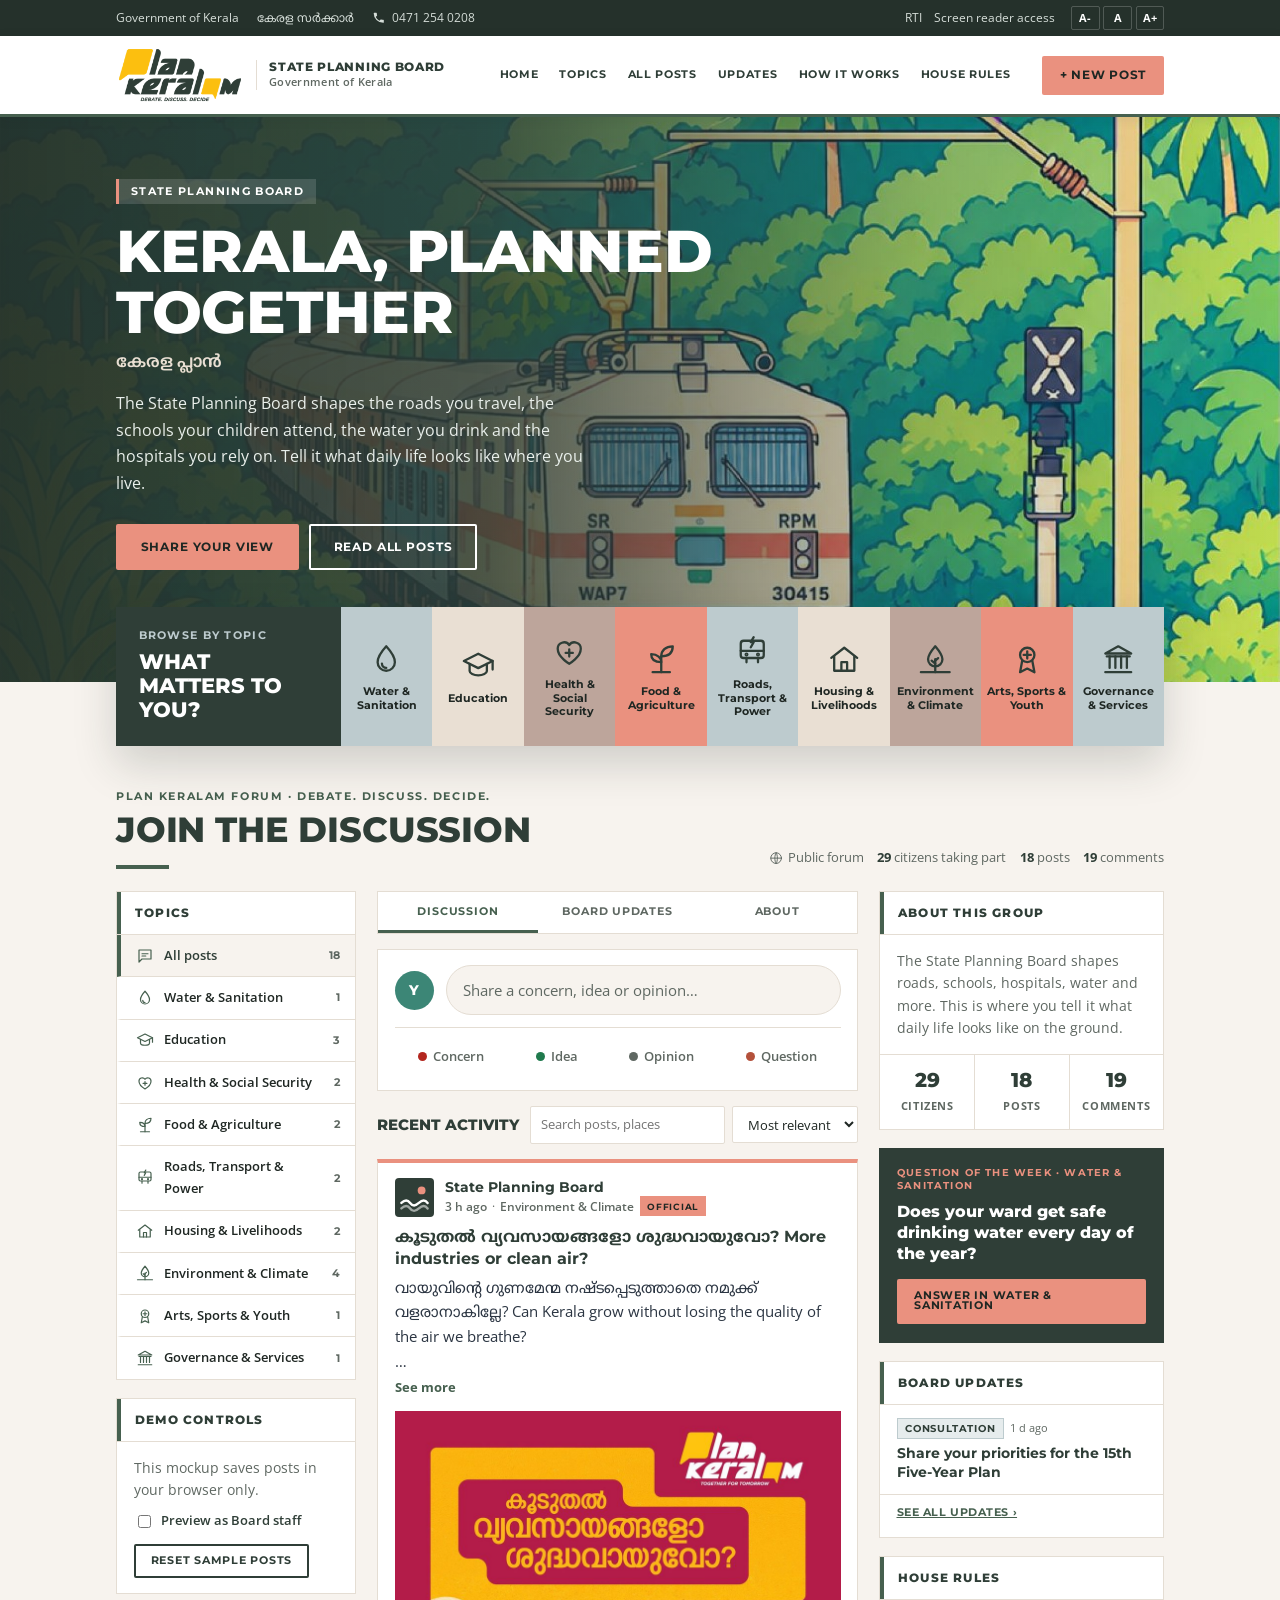
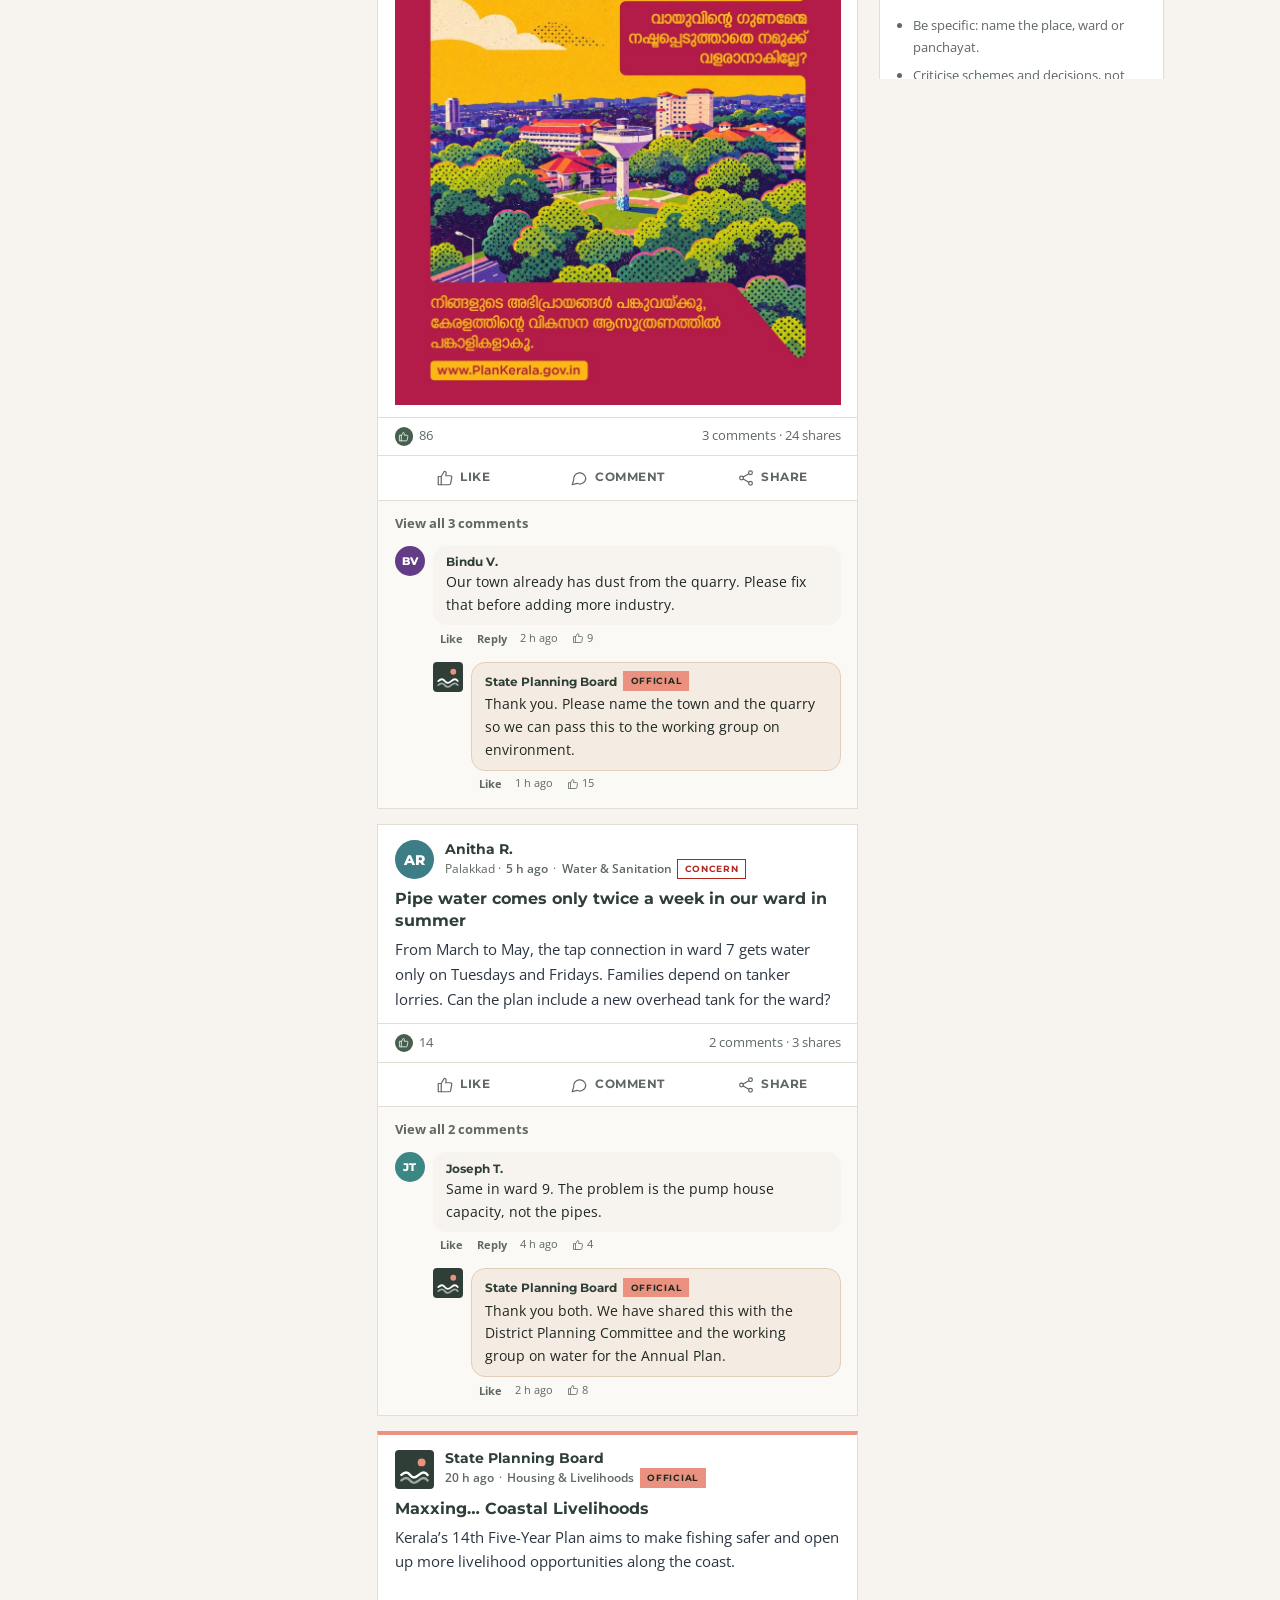
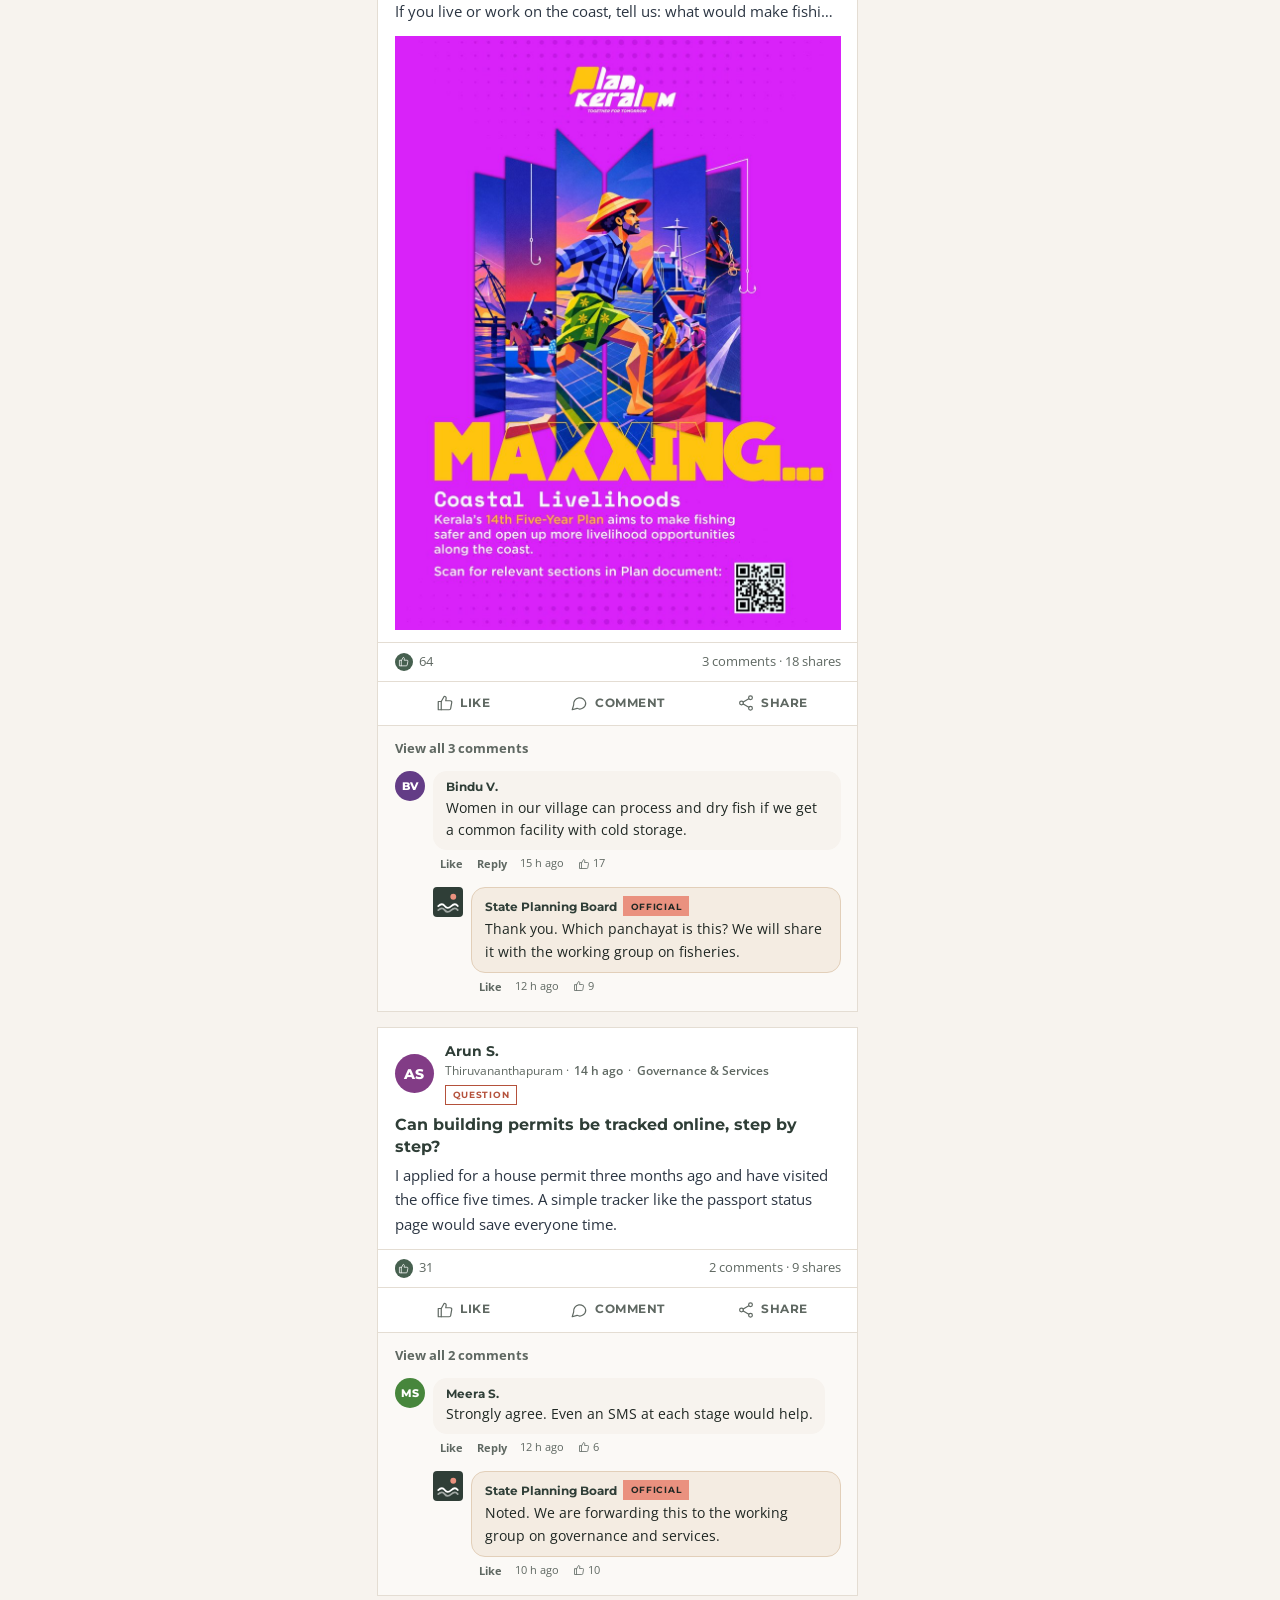
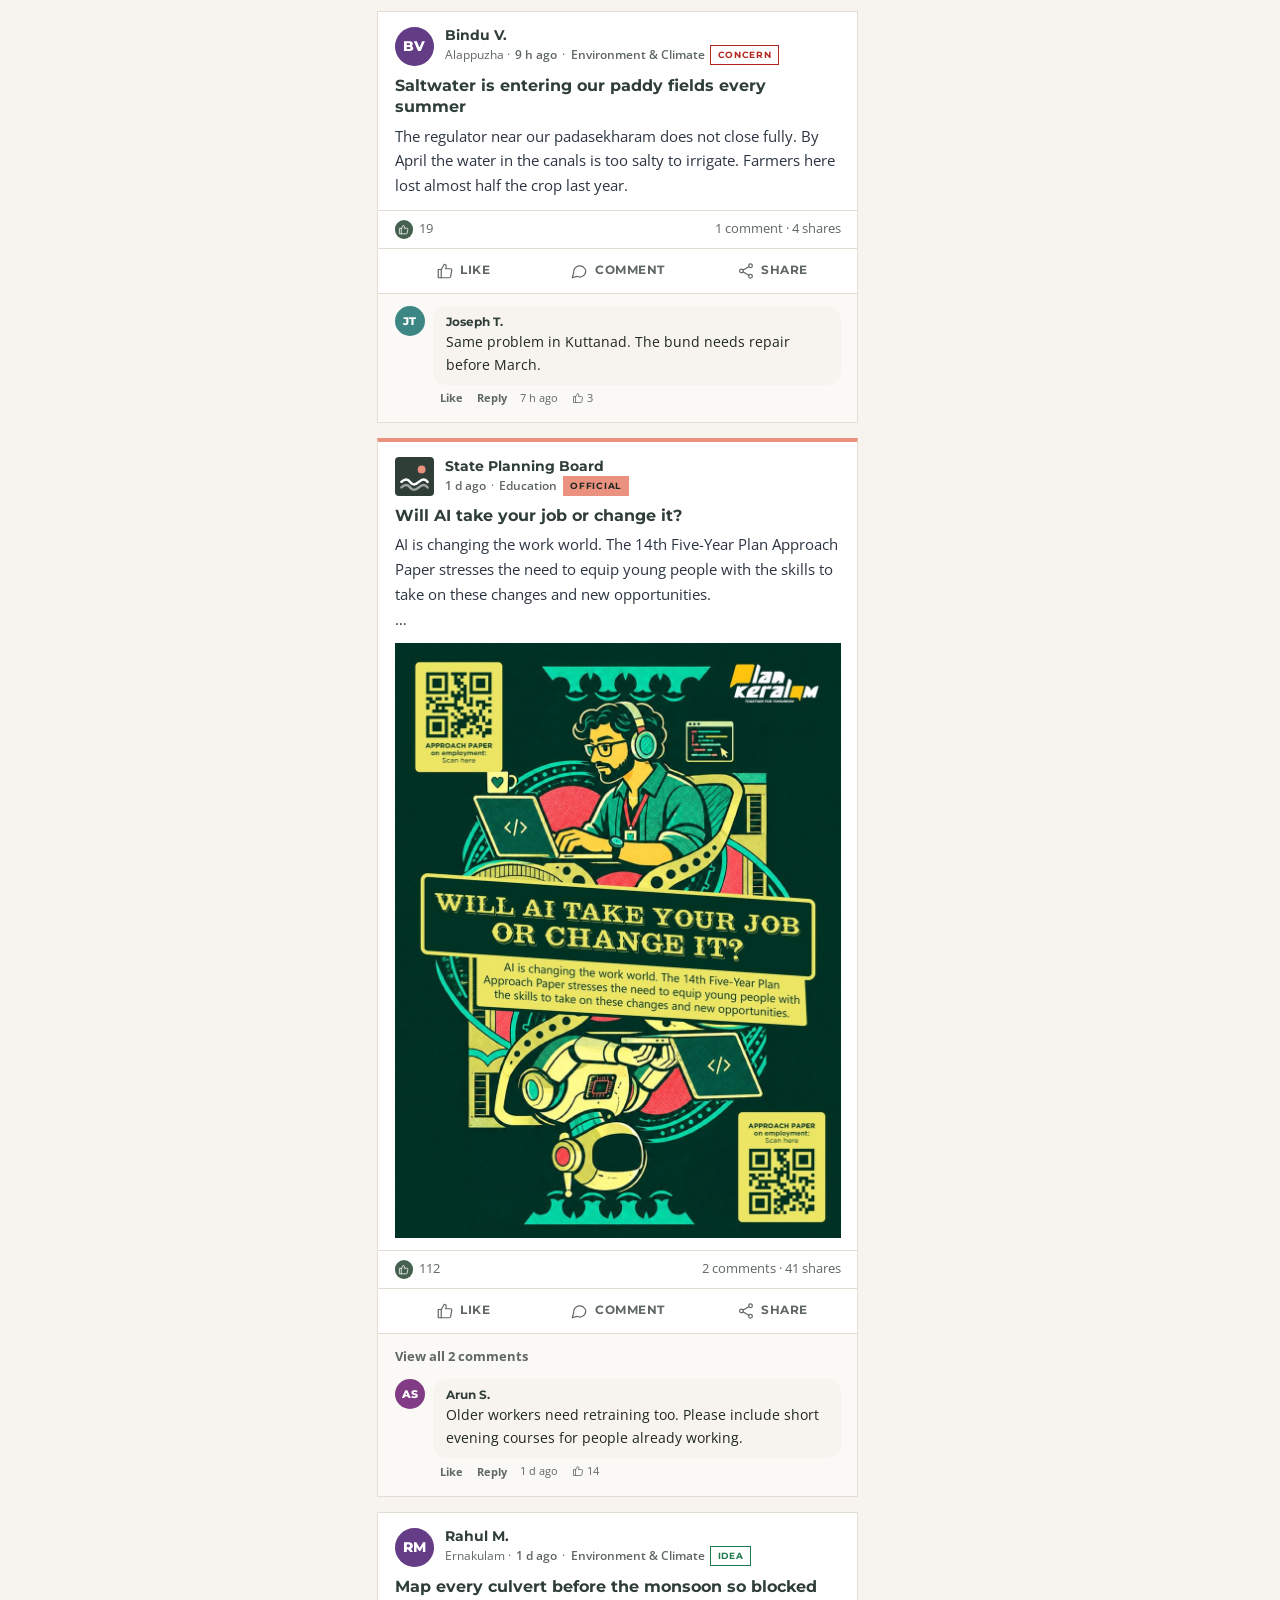
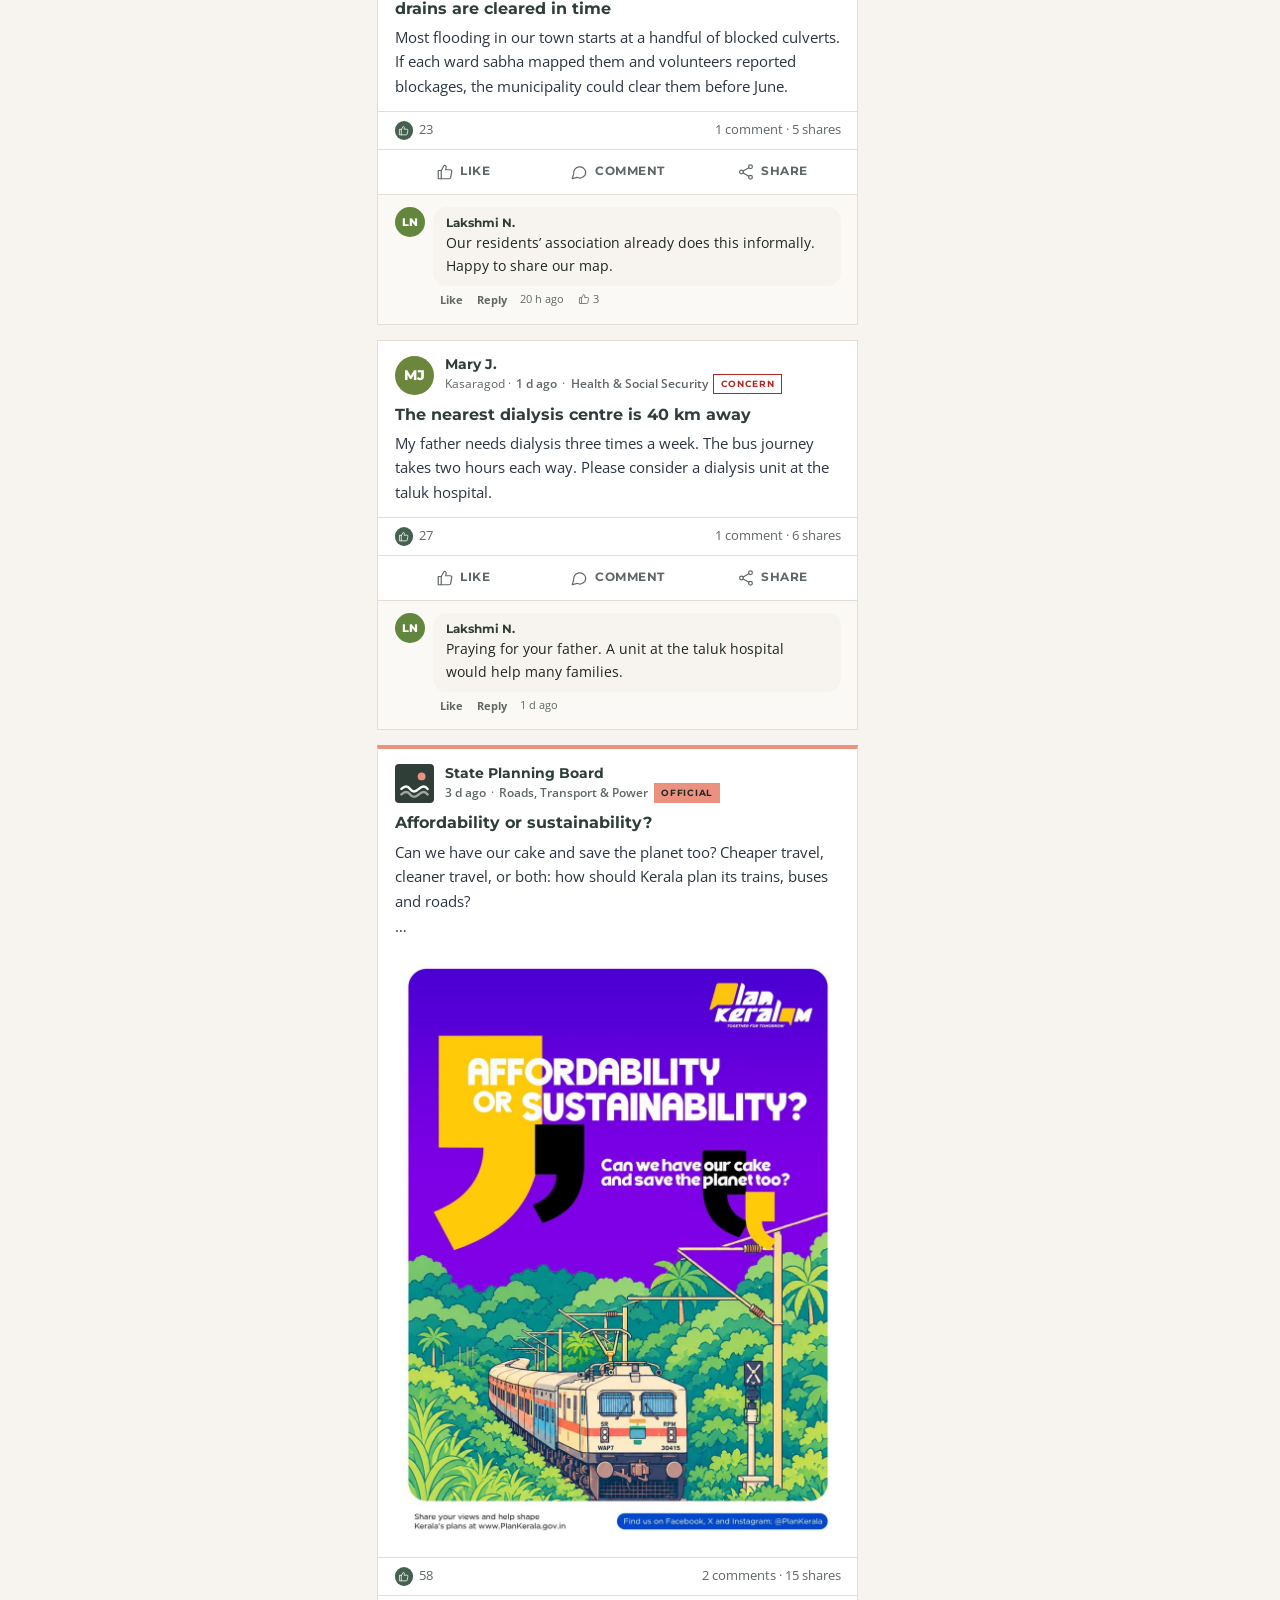
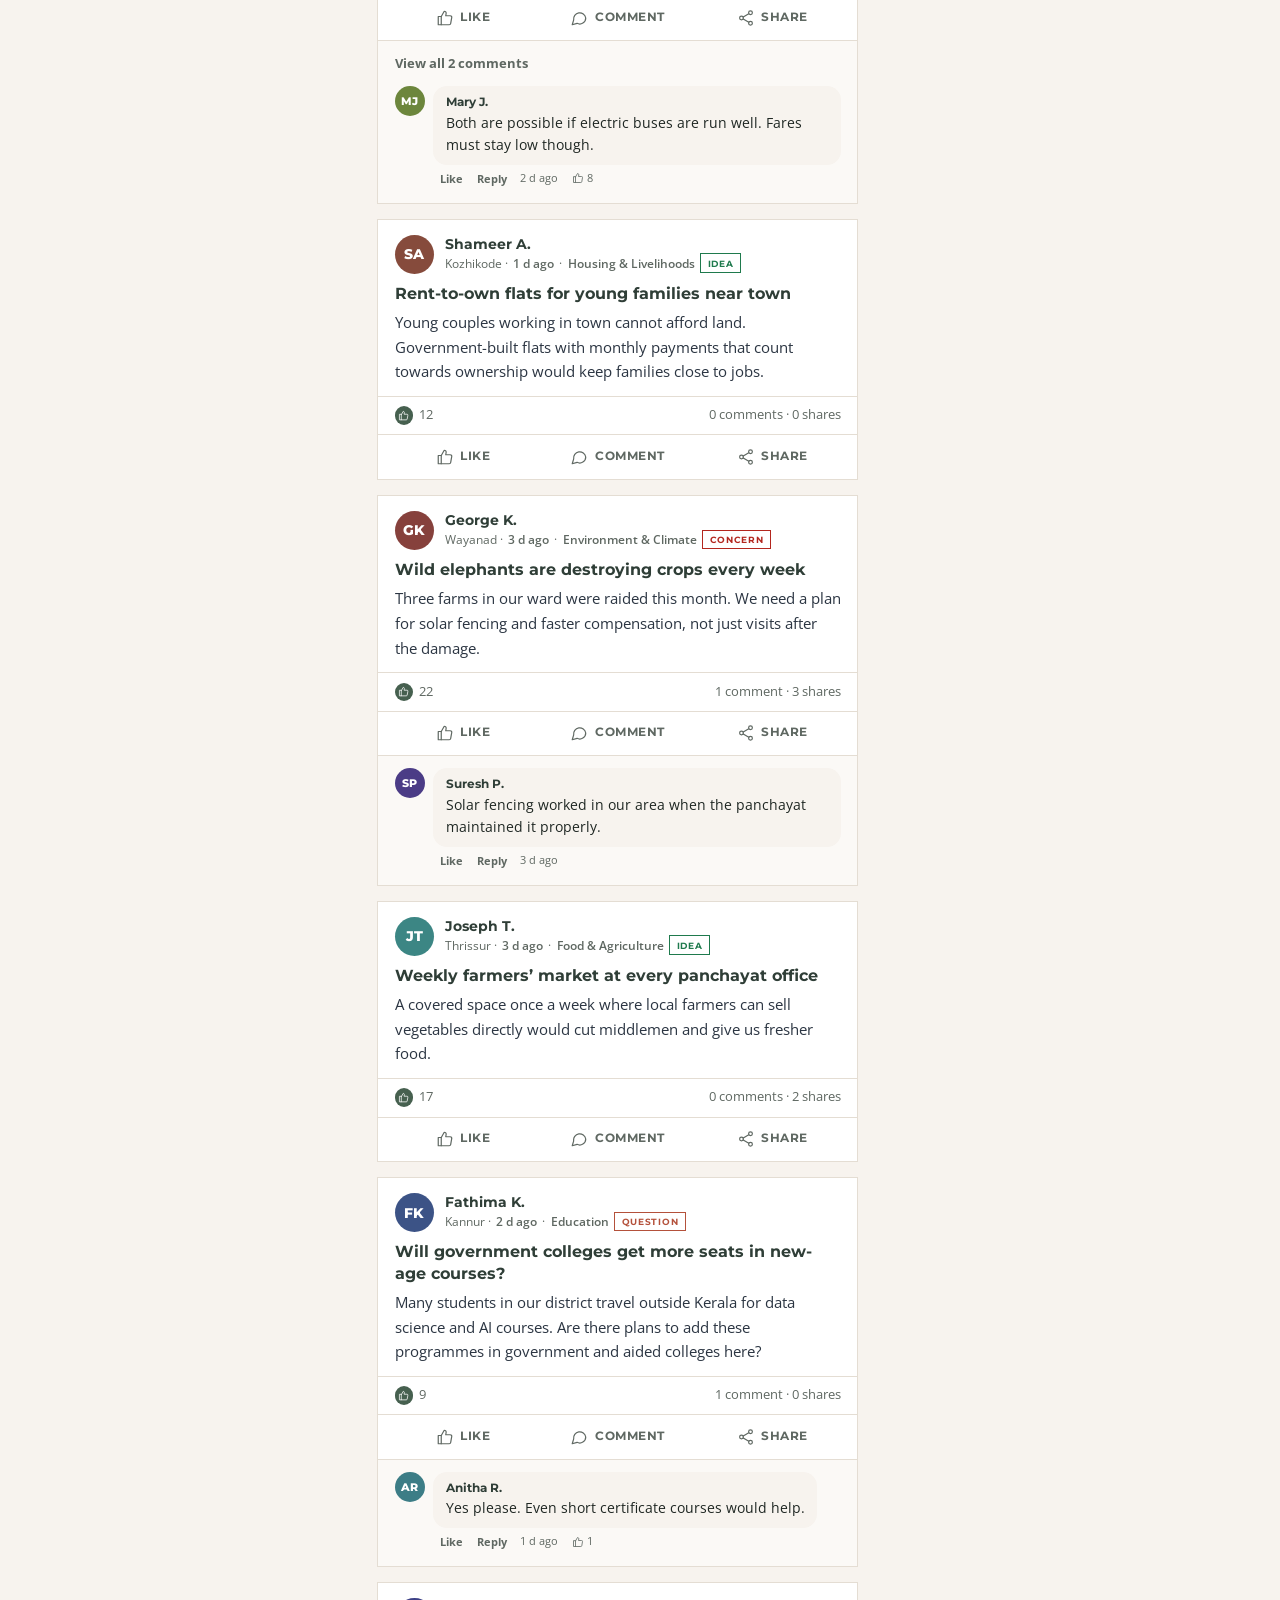
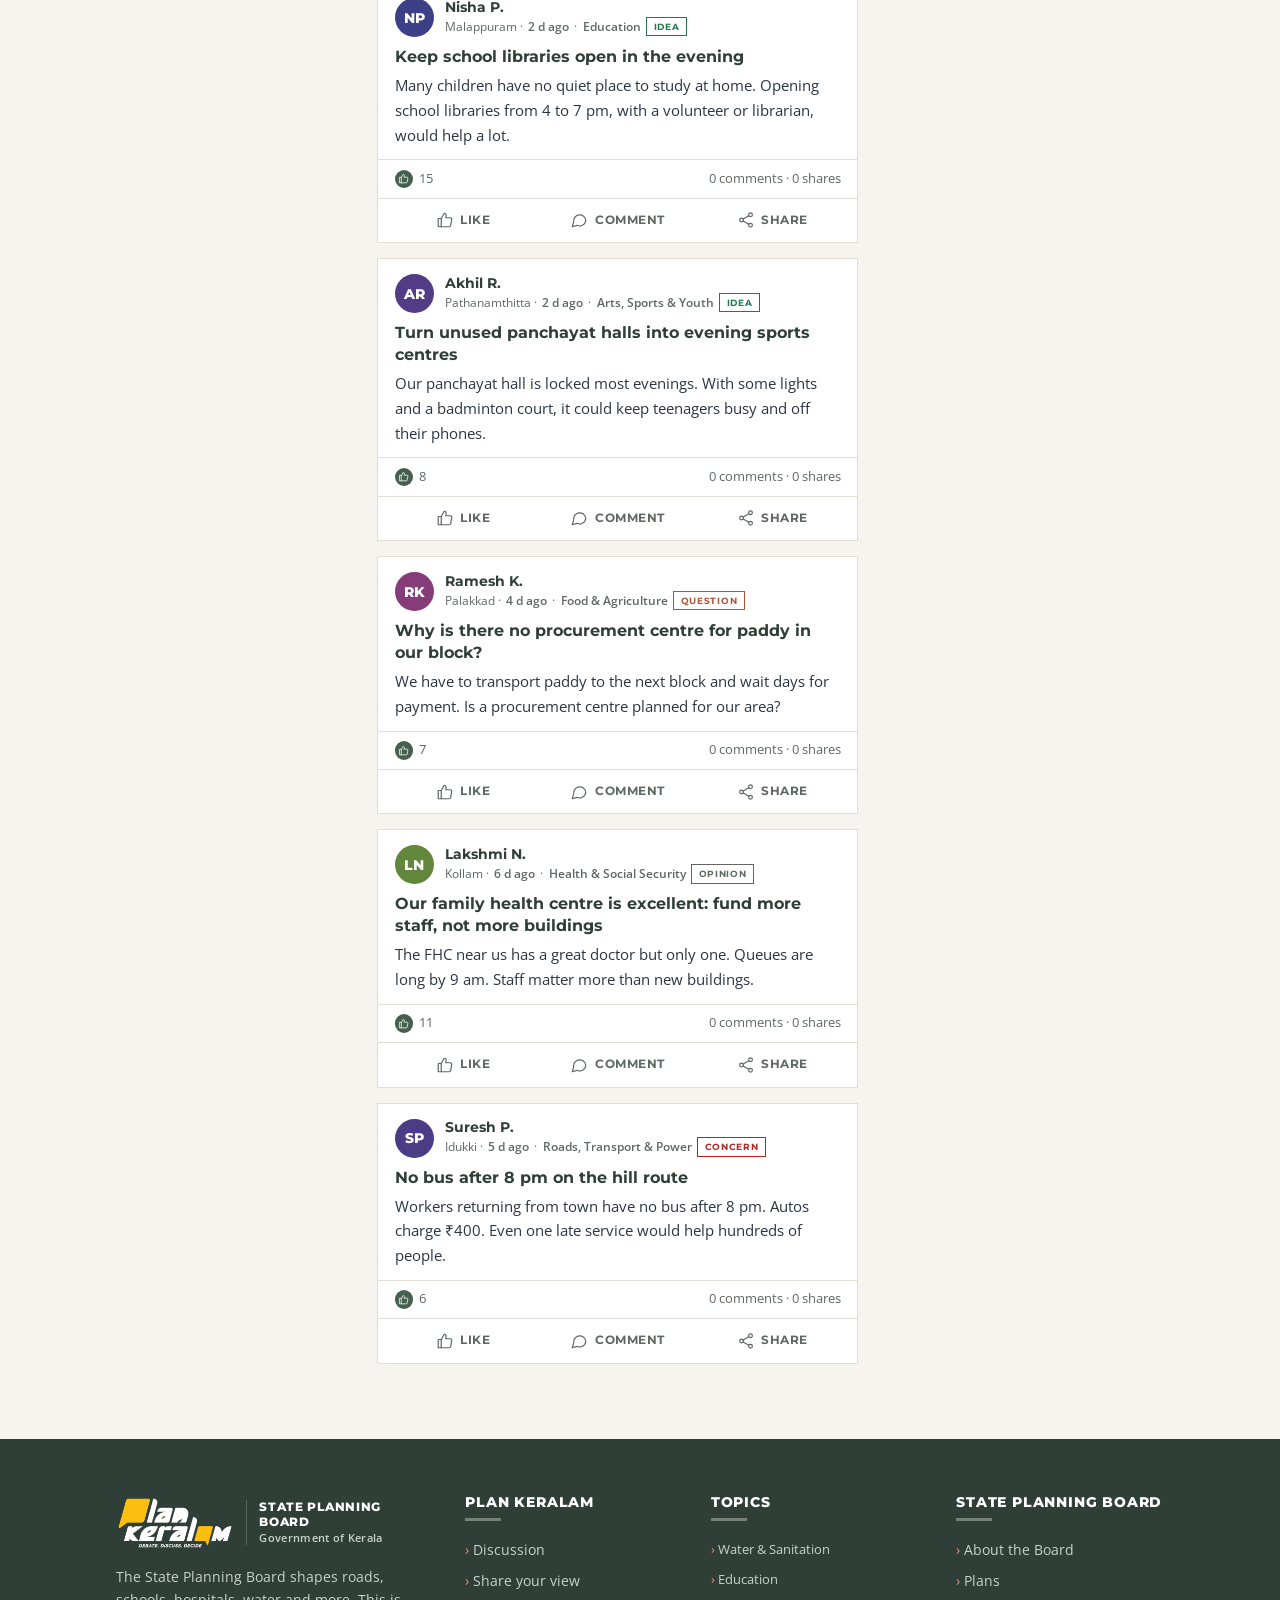
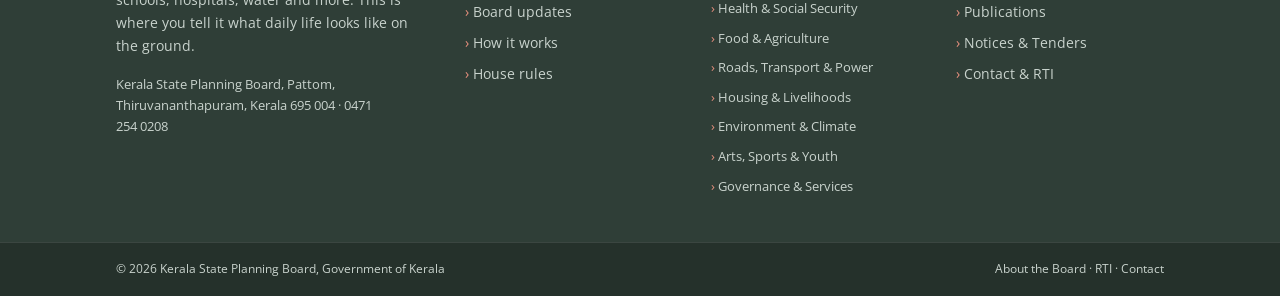
==== commit 353956b5: "Plan Keralam logo, reference palette and poster posts Add the Plan Keralam logo (dark and light vers" ====
--- a/index.html
+++ b/index.html
@@ -3,8 +3,8 @@
 <head>
 <meta charset="utf-8">
 <meta name="viewport" content="width=device-width,initial-scale=1">
-<title>Kerala Plan · State Planning Board</title>
-<meta name="description" content="Kerala Plan: a public forum where citizens share concerns, ideas and opinions with the Kerala State Planning Board.">
+<title>Plan Keralam · State Planning Board</title>
+<meta name="description" content="Plan Keralam: a public forum where citizens share concerns, ideas and opinions with the Kerala State Planning Board.">
 <link rel="preconnect" href="https://fonts.googleapis.com">
 <link rel="stylesheet" href="https://fonts.googleapis.com/css2?family=Montserrat:wght@600;700;800&family=Open+Sans:wght@400;600;700&family=Noto+Sans+Malayalam:wght@400;600&display=swap">
 <link rel="stylesheet" href="assets/gov.css">
@@ -39,7 +39,7 @@
   </div>
 
   <div class="wrap fintro" id="forum">
-    <div class="title"><small>Kerala Plan forum</small><h2>Join the discussion</h2></div>
+    <div class="title"><small>Plan Keralam forum · Debate. Discuss. Decide.</small><h2>Join the discussion</h2></div>
     <div class="gmeta" id="gmeta"></div>
   </div>
 
@@ -66,11 +66,11 @@
       <div id="v-updates" hidden></div>
       <div id="v-about" hidden>
         <div class="card aboutv">
-          <section id="about-group"><h2>About Kerala Plan</h2>
+          <section id="about-group"><h2>About Plan Keralam</h2>
             <p><b>The State Planning Board shapes the roads you travel, the schools your children attend, the water you drink and the hospitals you rely on. Tell it what daily life looks like where you live.</b></p>
             <p>Share a concern, an idea or an opinion on the things that shape daily life: your plate, your commute, your classroom, your hospital, your village. The State Planning Board reads it here.</p>
             <p>Pick a topic and start the first conversation. Name your panchayat or ward so the Board can act on it.</p></section>
-          <section id="about-how"><h2>How Kerala Plan works</h2>
+          <section id="about-how"><h2>How Plan Keralam works</h2>
             <ol class="steps3">
               <li><div><b>Share</b><span>Post a concern, idea, opinion or question under the topic it belongs to. Name your district or ward.</span></div></li>
               <li><div><b>Like, comment and share</b><span>Like what matters, reply with what you know and share posts with your neighbours. The most backed posts rise to the top.</span></div></li>
@@ -247,7 +247,7 @@
 
 /* share menu */
 function shareMenu(id,title){
-  var url=postURL(id),txt=title+' — Kerala Plan';
+  var url=postURL(id),txt=title+' — Plan Keralam';
   function go(via,href){recordShare(id,via);S.shareFor=null;if(href)window.open(href,'_blank','noopener');render();}
   var m=h('div',{class:'smenu',role:'menu'});
   if(navigator.share)m.append(h('button',{type:'button',role:'menuitem',onclick:async function(){try{await navigator.share({title:txt,url:url});go('native');}catch(e){}}},K.ico('share'),'Share via…'));
@@ -396,7 +396,7 @@
 var st=$('#staff');st.checked=K.isStaff();st.addEventListener('change',function(){K.setStaff(st.checked);render();});
 $('#reset').addEventListener('click',function(){if(confirm('Restore the sample posts? Your own posts will be removed.')){DB.reset();K.toast('Sample posts restored.');}});
 var sg=$('#sharegroup');if(sg)sg.addEventListener('click',async function(){var url=location.href.split('#')[0];
-  if(navigator.share){try{await navigator.share({title:'Kerala Plan',text:'Tell the State Planning Board what daily life looks like where you live.',url:url});return;}catch(e){return;}}
+  if(navigator.share){try{await navigator.share({title:'Plan Keralam',text:'Tell the State Planning Board what daily life looks like where you live.',url:url});return;}catch(e){return;}}
   var ok=await copy(url);K.toast(ok?'Group link copied.':'Copy this link: '+url);});
 
 ['posts','comments','likes','shares','updates'].forEach(function(n){DB.collection(n).onSnapshot(function(s){S[n]=K.docs(s);if(n==='posts'&&!S.ready){S.ready=true;route();return;}render();});});
--- a/assets/gov.css
+++ b/assets/gov.css
@@ -1,9 +1,9 @@
 /* Kerala Plan · State Planning Board — government portal styles.
    Navy + gold civic palette, square corners, uppercase section labels. */
 :root{
-  --navy:#7a1033; --navy-2:#951640; --navy-3:#b31c49;
-  --gold:#fcb50f; --gold-2:#b5790a;
-  --ink:#2a1a20; --muted:#6b5a60; --line:#ecdfe2; --bg:#ffffff; --bg-2:#faf5f6;
+  --navy:#2f3e37; --navy-2:#3b4d44; --navy-3:#46604f;
+  --gold:#ea917f; --gold-2:#b4513b;
+  --ink:#1f2723; --muted:#5f6862; --line:#e4ddd3; --bg:#ffffff; --bg-2:#f7f3ee;
   --danger:#b3261e; --ok:#1f7a4d;
   --head:'Montserrat','Noto Sans Malayalam',Arial,sans-serif;
   --body:'Open Sans','Noto Sans Malayalam',Arial,sans-serif;
@@ -24,18 +24,18 @@
 .wrap{max-width:var(--max);margin:0 auto;padding-left:var(--gut);padding-right:var(--gut)}
 
 /* ---------- top bar ---------- */
-.topbar{background:#5a0c26;color:#f3d7df;font-size:.8rem}
+.topbar{background:#25312b;color:#d5ddd8;font-size:.8rem}
 .topbar .wrap{display:flex;align-items:center;justify-content:space-between;gap:1rem;min-height:2.4rem;flex-wrap:wrap}
 .topbar .l{display:flex;gap:1.2rem;align-items:center;flex-wrap:wrap}
 .topbar .l span{display:inline-flex;gap:.4rem;align-items:center}
-.topbar svg{width:.9rem;height:.9rem;fill:#f3d7df}
+.topbar svg{width:.9rem;height:.9rem;fill:#d5ddd8}
 .topbar .r{display:flex;align-items:center;gap:.25rem}
 .topbar .r button{background:transparent;border:1px solid rgba(255,255,255,.2);color:#fff;width:1.9rem;height:1.6rem;border-radius:2px;font-size:.75rem;font-weight:700;line-height:1}
 .topbar .r button:hover{background:#fff;color:var(--navy);border-color:#fff}
 .topbar .sep{width:1px;height:1rem;background:rgba(255,255,255,.2);margin:0 .4rem}
 
 /* ---------- header ---------- */
-.hdr{background:#fff;border-bottom:3px solid var(--navy-3);position:sticky;top:0;z-index:30;box-shadow:0 2px 12px rgba(90,10,35,.08)}
+.hdr{background:#fff;border-bottom:3px solid var(--navy-3);position:sticky;top:0;z-index:30;box-shadow:0 2px 12px rgba(31,43,37,.08)}
 .hdr .wrap{display:flex;align-items:center;gap:1.4rem;min-height:5.2rem}
 .logo{display:flex;align-items:center;gap:.8rem;text-decoration:none;color:var(--navy);flex:none}
 .logo svg{width:3.3rem;height:3.3rem}
@@ -46,19 +46,19 @@
 .nav>ul>li{position:relative}
 .nav>ul>li>a{display:block;padding:1.95rem .85rem;font:700 .8rem/1 var(--head);letter-spacing:.06em;text-transform:uppercase;color:var(--navy);text-decoration:none;border-bottom:3px solid transparent;margin-bottom:-3px}
 .nav>ul>li>a:hover,.nav>ul>li>a[aria-current="page"]{color:var(--navy-3);border-bottom-color:var(--navy-3)}
-.nav .dd{position:absolute;left:0;top:100%;min-width:17rem;background:#fff;border-top:3px solid var(--navy-3);box-shadow:0 12px 24px rgba(90,10,35,.15);list-style:none;margin:0;padding:.4rem 0;display:none}
+.nav .dd{position:absolute;left:0;top:100%;min-width:17rem;background:#fff;border-top:3px solid var(--navy-3);box-shadow:0 12px 24px rgba(31,43,37,.15);list-style:none;margin:0;padding:.4rem 0;display:none}
 .nav li:hover>.dd,.nav li:focus-within>.dd{display:block}
 .nav .dd a{display:flex;gap:.6rem;align-items:center;padding:.55rem 1.1rem;color:var(--ink);text-decoration:none;font-size:.88rem;border-left:3px solid transparent}
 .nav .dd a:hover{background:var(--bg-2);border-left-color:var(--navy-3);color:var(--navy)}
 .nav .dd svg{width:1.1rem;height:1.1rem;color:var(--navy-3);flex:none}
-.hbtn{background:var(--navy-3);color:#fff;font:700 .8rem/1 var(--head);letter-spacing:.06em;text-transform:uppercase;padding:.9rem 1.2rem;border:0;border-radius:2px;text-decoration:none;flex:none}
+.hbtn{background:var(--gold);color:#1f2723;font:700 .8rem/1 var(--head);letter-spacing:.06em;text-transform:uppercase;padding:.9rem 1.2rem;border:0;border-radius:2px;text-decoration:none;flex:none}
 .hbtn:hover{background:var(--navy);color:#fff}
 .burger{display:none;margin-left:auto;background:var(--navy);color:#fff;border:0;border-radius:2px;padding:.55rem .65rem;line-height:0}
 .burger svg{width:1.3rem;height:1.3rem}
 @media (max-width:1060px){
   .burger{display:block}
   .hdr .hbtn{display:none}
-  .nav{position:absolute;left:0;right:0;top:100%;background:#fff;border-top:1px solid var(--line);box-shadow:0 12px 24px rgba(90,10,35,.15);display:none;max-height:75vh;overflow:auto}
+  .nav{position:absolute;left:0;right:0;top:100%;background:#fff;border-top:1px solid var(--line);box-shadow:0 12px 24px rgba(31,43,37,.15);display:none;max-height:75vh;overflow:auto}
   .nav.open{display:block}
   .nav>ul{flex-direction:column;align-items:stretch;padding:.4rem var(--gut) 1rem}
   .nav>ul>li>a{padding:.85rem 0;border-bottom:1px solid var(--line);margin:0}
@@ -70,16 +70,16 @@
 /* ---------- hero ---------- */
 .hero{position:relative;color:#fff;min-height:34rem;display:flex;align-items:center;overflow:hidden;background:var(--navy)}
 .hero .bg{position:absolute;inset:0;width:100%;height:100%;object-fit:cover}
-.hero::before{content:"";position:absolute;inset:0;background:linear-gradient(90deg,rgba(122,16,51,.97) 0%,rgba(150,22,64,.88) 38%,rgba(179,28,73,.25) 75%,rgba(179,28,73,0) 100%);z-index:1}
+.hero::before{content:"";position:absolute;inset:0;background:linear-gradient(90deg,rgba(37,49,43,.96) 0%,rgba(47,62,55,.86) 38%,rgba(47,62,55,.25) 72%,rgba(47,62,55,0) 100%);z-index:1}
 .hero .wrap{position:relative;z-index:2;width:100%;padding-block:4rem 7.5rem}
 .hero .kick{display:inline-block;background:rgba(255,255,255,.14);color:#fff;border-left:3px solid var(--gold);font:700 .75rem/1 var(--head);letter-spacing:.12em;text-transform:uppercase;padding:.45rem .8rem;margin-bottom:1.1rem}
 .hero h1{font:800 clamp(2.2rem,5.6vw,3.9rem)/1.05 var(--head);margin:0 0 .4rem;text-transform:uppercase;letter-spacing:-.005em;max-width:15ch}
-.hero .ml{font:600 1.15rem/1.4 var(--body);color:var(--gold);margin:0 0 1.1rem}
-.hero p.lead{font-size:1.08rem;max-width:52ch;margin:0 0 1.8rem;color:#fbe9ee}
+.hero .ml{font:600 1.15rem/1.4 var(--body);color:#e9dfd3;margin:0 0 1.1rem}
+.hero p.lead{font-size:1.08rem;max-width:52ch;margin:0 0 1.8rem;color:#e9efeb}
 .btns{display:flex;gap:.7rem;flex-wrap:wrap}
 .btn{display:inline-flex;align-items:center;gap:.5rem;font:700 .8rem/1 var(--head);letter-spacing:.07em;text-transform:uppercase;padding:1rem 1.5rem;border-radius:2px;border:2px solid var(--navy);background:var(--navy);color:#fff;text-decoration:none}
 .btn:hover{background:var(--gold);border-color:var(--gold);color:var(--navy)}
-.btn.gold{background:var(--gold);border-color:var(--gold);color:var(--navy)}
+.btn.gold{background:var(--gold);border-color:var(--gold);color:#1f2723}
 .btn.gold:hover{background:#fff;border-color:#fff}
 .btn.line{background:transparent;border-color:#fff;color:#fff}
 .btn.line:hover{background:#fff;color:var(--navy)}
@@ -90,9 +90,9 @@
 
 /* ---------- quick access tiles (overlap hero) ---------- */
 .quick{position:relative;z-index:5;margin-top:-5rem}
-.quick .box{background:#fff;box-shadow:0 18px 40px rgba(90,10,35,.18);display:grid;grid-template-columns:15rem minmax(0,1fr)}
+.quick .box{background:#fff;box-shadow:0 18px 40px rgba(31,43,37,.18);display:grid;grid-template-columns:15rem minmax(0,1fr)}
 .quick .lbl{background:var(--navy);color:#fff;padding:1.6rem 1.5rem;display:flex;flex-direction:column;justify-content:center}
-.quick .lbl small{font:700 .72rem/1 var(--head);letter-spacing:.12em;text-transform:uppercase;color:#f6c1cf}
+.quick .lbl small{font:700 .72rem/1 var(--head);letter-spacing:.12em;text-transform:uppercase;color:#bdcbce}
 .quick .lbl b{font:800 1.4rem/1.15 var(--head);text-transform:uppercase;margin-top:.5rem}
 .tiles{display:grid;grid-template-columns:repeat(9,minmax(0,1fr))}
 .tile{display:flex;flex-direction:column;align-items:center;justify-content:center;gap:.6rem;text-align:center;padding:1.3rem .4rem;text-decoration:none;color:var(--navy);border-left:1px solid var(--line);font:700 .72rem/1.25 var(--head);transition:background .15s}
@@ -134,7 +134,7 @@
 .counter:first-child{border-left:0}
 .counter svg{width:2.6rem;height:2.6rem;color:var(--gold)}
 .counter b{display:block;font:800 2.8rem/1 var(--head);margin:.6rem 0 .3rem;font-variant-numeric:tabular-nums}
-.counter span{font:700 .78rem/1.3 var(--head);letter-spacing:.1em;text-transform:uppercase;color:#f3d7df}
+.counter span{font:700 .78rem/1.3 var(--head);letter-spacing:.1em;text-transform:uppercase;color:#d5ddd8}
 @media (max-width:760px){.counters .wrap{grid-template-columns:1fr 1fr;row-gap:1.6rem}.counter:nth-child(3){border-left:0}}
 
 /* ---------- updates (news list) ---------- */
@@ -151,9 +151,9 @@
 .upd p{margin:0;color:var(--muted);font-size:.92rem;white-space:pre-wrap;overflow-wrap:anywhere}
 .tags{display:flex;gap:.4rem;flex-wrap:wrap;align-items:center;font-size:.75rem;color:var(--muted)}
 .tag{font:700 .66rem/1 var(--head);letter-spacing:.08em;text-transform:uppercase;padding:.3rem .5rem;background:var(--bg-2);color:var(--navy);border:1px solid var(--line)}
-.tag.Deadline{background:#fff4dc;border-color:var(--gold);color:#6b4a00}
+.tag.Deadline{background:#f4ece2;border-color:var(--gold);color:#6b4a00}
 .tag.Result{background:var(--navy);color:#fff;border-color:var(--navy)}
-.tag.Consultation{background:#fbeef2;border-color:#efc3cf}
+.tag.Consultation{background:#e6eced;border-color:#bdcbce}
 .tag.pinned{background:var(--gold);border-color:var(--gold);color:var(--navy)}
 .upd .x{margin-top:.5rem}
 .lnk{background:none;border:0;padding:0;font:700 .75rem/1 var(--head);letter-spacing:.05em;text-transform:uppercase;color:var(--navy-3)}
@@ -170,7 +170,7 @@
 .panel>h3{margin:0;background:#fff;color:var(--navy);font:800 .8rem/1 var(--head);letter-spacing:.1em;text-transform:uppercase;padding:1rem 1.2rem;border-bottom:1px solid var(--line);box-shadow:inset 4px 0 0 var(--navy-3)}
 
 /* empty */
-.empty{background:#fff;border:1px dashed #e3c7cf;padding:2.2rem 1.4rem;text-align:center}
+.empty{background:#fff;border:1px dashed #cfd8d3;padding:2.2rem 1.4rem;text-align:center}
 .empty h3{font:800 1.1rem var(--head);color:var(--navy);margin:0 0 .4rem;text-transform:uppercase}
 .empty p{margin:0 auto;color:var(--muted);max-width:46ch}
 
@@ -180,7 +180,7 @@
 @media (max-width:600px){.depts{grid-template-columns:1fr}}
 .dept{background:#fff;border:1px solid var(--line);padding:1.8rem 1.6rem;text-decoration:none;color:var(--ink);position:relative;transition:transform .15s,box-shadow .15s;display:flex;flex-direction:column}
 .dept::before{content:"";position:absolute;left:0;top:0;height:4px;width:0;background:var(--gold);transition:width .25s}
-.dept:hover{box-shadow:0 14px 30px rgba(90,10,35,.12);transform:translateY(-3px)}
+.dept:hover{box-shadow:0 14px 30px rgba(31,43,37,.12);transform:translateY(-3px)}
 .dept:hover::before{width:100%}
 .dept .ico{width:4rem;height:4rem;background:var(--bg-2);display:grid;place-items:center;color:var(--navy-3);margin-bottom:1.1rem;transition:background .15s,color .15s}
 .dept:hover .ico{background:var(--navy);color:var(--gold)}
@@ -230,8 +230,8 @@
 .frow{display:flex;gap:1rem;flex-wrap:wrap}
 .frow>*{flex:1 1 12rem;min-width:0}
 .field label{display:block;font:700 .72rem/1 var(--head);letter-spacing:.08em;text-transform:uppercase;color:var(--navy);margin-bottom:.45rem}
-.field input,.field select,.field textarea{width:100%;padding:.7rem .8rem;border:1px solid #dccbd0;border-radius:2px;background:#fff}
-.field input:focus,.field select:focus,.field textarea:focus{border-color:var(--navy-3);outline:none;box-shadow:0 0 0 3px rgba(179,28,73,.15)}
+.field input,.field select,.field textarea{width:100%;padding:.7rem .8rem;border:1px solid #d3d0c8;border-radius:2px;background:#fff}
+.field input:focus,.field select:focus,.field textarea:focus{border-color:var(--navy-3);outline:none;box-shadow:0 0 0 3px rgba(47,62,55,.15)}
 .field textarea{min-height:7rem;resize:vertical}
 .chk{display:flex;gap:.5rem;align-items:center;font-size:.88rem;font-weight:600;color:var(--navy)}
 .factions{display:flex;justify-content:flex-end;gap:.6rem;align-items:center;flex-wrap:wrap}
@@ -242,11 +242,11 @@
 .pbanner::before{content:"";position:absolute;inset:0;background:repeating-linear-gradient(135deg,rgba(255,255,255,.03) 0 2px,transparent 2px 14px)}
 .pbanner .wrap{position:relative;padding-block:3.2rem}
 .pbanner h1{font:800 clamp(1.8rem,4vw,2.8rem)/1.1 var(--head);margin:0;text-transform:uppercase}
-.crumb{font:700 .74rem/1 var(--head);letter-spacing:.1em;text-transform:uppercase;color:#f3d7df;margin-top:.9rem}
+.crumb{font:700 .74rem/1 var(--head);letter-spacing:.1em;text-transform:uppercase;color:#d5ddd8;margin-top:.9rem}
 .crumb a{color:var(--gold);text-decoration:none}
 
 /* ---------- footer ---------- */
-.ftr{background:#4d0a21;color:#e9c3ce;font-size:.92rem}
+.ftr{background:#2f3e37;color:#c9d3cd;font-size:.92rem}
 .ftr .top{display:grid;grid-template-columns:minmax(0,1.5fr) repeat(3,minmax(0,1fr));gap:2.5rem;padding-block:3.8rem 3rem}
 .ftr h4{font:800 .9rem/1 var(--head);text-transform:uppercase;letter-spacing:.06em;color:#fff;margin:0 0 1.2rem;padding-bottom:.8rem;position:relative}
 .ftr h4::after{content:"";position:absolute;left:0;bottom:0;width:2.4rem;height:3px;background:rgba(255,255,255,.35)}
@@ -255,9 +255,9 @@
 .ftr a:hover{color:var(--gold)}
 .ftr li a::before{content:"› ";color:var(--gold)}
 .ftr .logo{color:#fff}
-.ftr .logo small{color:#e9c3ce}
+.ftr .logo small{color:#c9d3cd}
 .ftr p{margin:1.1rem 0 0;max-width:38ch}
-.ftr .bot{border-top:1px solid rgba(255,255,255,.1);background:#3c0719}
+.ftr .bot{border-top:1px solid rgba(255,255,255,.1);background:#25312b}
 .ftr .bot .wrap{display:flex;justify-content:space-between;gap:1rem;flex-wrap:wrap;padding-block:1.1rem;font-size:.8rem}
 @media (max-width:900px){.ftr .top{grid-template-columns:1fr 1fr}.ftr .top>:first-child{grid-column:1/-1}}
 @media (max-width:520px){.ftr .top{grid-template-columns:1fr}}
@@ -287,18 +287,18 @@
 .plan .pb2 p{margin:0;color:var(--muted)}
 .plan .pb2 .btn{align-self:flex-start;margin-top:auto}
 .status{display:inline-block;font:700 .66rem/1 var(--head);letter-spacing:.08em;text-transform:uppercase;padding:.3rem .5rem;background:#e7f3ec;color:var(--ok);border:1px solid #b6dcc6}
-.status.prep{background:#fff4dc;color:#6b4a00;border-color:var(--gold)}
+.status.prep{background:#f4ece2;color:#6b4a00;border-color:var(--gold)}
 /* publications */
 .pubs{display:grid;grid-template-columns:repeat(4,minmax(0,1fr));gap:1.4rem}
 @media (max-width:1000px){.pubs{grid-template-columns:repeat(2,minmax(0,1fr))}}
 @media (max-width:520px){.pubs{grid-template-columns:1fr}}
 .book{background:#fff;border:1px solid var(--line);text-decoration:none;color:inherit;display:flex;flex-direction:column}
-.book:hover{box-shadow:0 14px 30px rgba(90,10,35,.12)}
+.book:hover{box-shadow:0 14px 30px rgba(31,43,37,.12)}
 .cover{aspect-ratio:3/3.6;background:linear-gradient(160deg,var(--navy-3),var(--navy));color:#fff;padding:1.2rem;display:flex;flex-direction:column;justify-content:space-between;position:relative;overflow:hidden}
 .cover::before{content:"";position:absolute;left:0;right:0;bottom:22%;height:5px;background:var(--gold)}
 .cover small{font:700 .66rem/1.2 var(--head);letter-spacing:.12em;text-transform:uppercase;color:var(--gold)}
 .cover b{font:800 1.25rem/1.15 var(--head);text-transform:uppercase}
-.cover span{font-size:.78rem;color:#f3d7df}
+.cover span{font-size:.78rem;color:#d5ddd8}
 .cover.v2{background:linear-gradient(160deg,#7a5410,#3d2a06)}
 .cover.v3{background:linear-gradient(160deg,#1f5b4a,#0d2e25)}
 .cover.v4{background:linear-gradient(160deg,#5a2a3c,#2b1420)}
@@ -344,7 +344,7 @@
 .kp .wrap{display:grid;grid-template-columns:minmax(0,1fr) minmax(0,1.1fr);gap:3rem;align-items:center;padding-block:4rem}
 .kp .title h2{color:#fff}
 .kp .title small{color:var(--gold)}
-.kp p{color:#f3d7df}
+.kp p{color:#d5ddd8}
 .kp .chips{display:grid;grid-template-columns:repeat(3,minmax(0,1fr));gap:.6rem}
 .kp .chips a{display:flex;gap:.6rem;align-items:center;background:rgba(255,255,255,.06);border:1px solid rgba(255,255,255,.14);padding:.8rem;color:#fff;text-decoration:none;font:700 .75rem/1.25 var(--head)}
 .kp .chips a:hover{background:var(--gold);color:var(--navy);border-color:var(--gold)}
@@ -354,7 +354,7 @@
 /* important links */
 .links{display:grid;grid-template-columns:repeat(6,minmax(0,1fr));gap:1rem}
 .links a{background:#fff;border:1px solid var(--line);padding:1.1rem .8rem;text-align:center;text-decoration:none;color:var(--navy);font:700 .78rem/1.3 var(--head);display:flex;flex-direction:column;gap:.5rem;align-items:center;justify-content:center;min-height:6.5rem}
-.links a:hover{border-color:var(--gold);box-shadow:0 8px 18px rgba(90,10,35,.1)}
+.links a:hover{border-color:var(--gold);box-shadow:0 8px 18px rgba(31,43,37,.1)}
 .links svg{width:1.8rem;height:1.8rem;color:var(--navy-3)}
 @media (max-width:900px){.links{grid-template-columns:repeat(3,minmax(0,1fr))}}
 @media (max-width:520px){.links{grid-template-columns:1fr 1fr}}
@@ -376,14 +376,14 @@
 .prose h3{font:800 1.05rem/1.3 var(--head);color:var(--navy);margin:1.6rem 0 .5rem}
 .prose ul{padding-left:1.2rem}
 .prose li{margin-bottom:.4rem}
-.verify{background:#fff8e6;border-left:4px solid var(--gold);padding:.8rem 1rem;font-size:.88rem;color:#5a4000;margin:1rem 0}
+.verify{background:#f4ece2;border-left:4px solid var(--gold);padding:.8rem 1rem;font-size:.88rem;color:#5a4000;margin:1rem 0}
 .tbl{width:100%;border-collapse:collapse;background:#fff;border:1px solid var(--line);font-size:.92rem}
 .tbl th{background:var(--navy);color:#fff;font:700 .72rem/1.2 var(--head);letter-spacing:.08em;text-transform:uppercase;text-align:left;padding:.8rem 1rem}
 .tbl td{padding:.8rem 1rem;border-top:1px solid var(--line);vertical-align:top}
 .tbl tr:nth-child(even) td{background:var(--bg-2)}
 .tblw{overflow-x:auto}
 .filters{display:flex;gap:.6rem;flex-wrap:wrap;margin-bottom:1.4rem}
-.filters input,.filters select{padding:.7rem .9rem;border:1px solid #dccbd0;border-radius:2px;background:#fff;min-width:0}
+.filters input,.filters select{padding:.7rem .9rem;border:1px solid #d3d0c8;border-radius:2px;background:#fff;min-width:0}
 .filters input{flex:1 1 16rem}
 .contact-grid{display:grid;grid-template-columns:repeat(3,minmax(0,1fr));gap:1.2rem;margin-bottom:2rem}
 .contact-grid>div{background:#fff;border:1px solid var(--line);border-top:4px solid var(--gold);padding:1.4rem}
@@ -404,3 +404,23 @@
 @media (min-width:1061px){.nav>ul>li>a{white-space:nowrap;padding-inline:.7rem;font-size:.76rem}}
 @media (min-width:1061px) and (max-width:1220px){.nav>ul>li>a{padding-inline:.5rem;font-size:.72rem}.logo b{font-size:1.15rem}}
 @media (max-width:520px){.pubs{grid-template-columns:1fr 1fr;gap:.8rem}.cover{padding:.8rem}.cover b{font-size:.95rem}.book .bi{flex-direction:column;align-items:flex-start}}
+
+/* ===== Plan Keralam brand + reference palette ===== */
+body{background:#fff}
+.logo img{height:3.9rem;width:auto;display:block}
+.logo .sub{display:block;border-left:1px solid var(--line);padding-left:.8rem;font:600 .72rem/1.35 var(--body);color:var(--muted);letter-spacing:.03em;text-transform:none}
+.logo .sub b{display:block;font:800 .78rem/1.3 var(--head);color:var(--navy);text-transform:uppercase;letter-spacing:.06em}
+.ftr .logo img{height:3.6rem}
+.ftr .logo .sub{border-left-color:rgba(255,255,255,.2);color:#c9d3cd}
+.ftr .logo .sub b{color:#fff}
+@media (max-width:560px){.logo img{height:2.6rem}.logo .sub{display:none}}
+.tiles .tile{border-left:0;color:#1f2723}
+.tiles .tile svg{color:#2f3e37}
+.tiles .tile:nth-child(4n+1){background:#bdcbce}
+.tiles .tile:nth-child(4n+2){background:#e9dfd3}
+.tiles .tile:nth-child(4n+3){background:#bda59b}
+.tiles .tile:nth-child(4n+4){background:#ea917f}
+.tiles .tile:hover{background:#2f3e37;color:#fff}
+.tiles .tile:hover svg{color:#ea917f}
+.flair.Official{background:#ea917f!important;border-color:#ea917f!important;color:#1f2723!important}
+.tag.pinned{background:#ea917f;border-color:#ea917f;color:#1f2723}
--- a/assets/forum.css
+++ b/assets/forum.css
@@ -5,10 +5,10 @@
 /* ---------- group cover + header ---------- */
 .gcover{position:relative;height:15rem;overflow:hidden;background:var(--navy)}
 .gcover svg{position:absolute;inset:0;width:100%;height:100%}
-.gcover::after{content:"";position:absolute;inset:0;background:linear-gradient(180deg,rgba(90,10,35,.05),rgba(90,10,35,.55))}
+.gcover::after{content:"";position:absolute;inset:0;background:linear-gradient(180deg,rgba(31,43,37,.05),rgba(31,43,37,.55))}
 .ghead{background:#fff;border-bottom:1px solid var(--line)}
 .ghead .wrap{display:grid;grid-template-columns:auto minmax(0,1fr) auto;gap:1.3rem;align-items:end;padding-bottom:1rem}
-.gav{width:7.5rem;height:7.5rem;margin-top:-3.6rem;position:relative;z-index:2;border:5px solid #fff;background:var(--navy);box-shadow:0 8px 20px rgba(90,10,35,.25)}
+.gav{width:7.5rem;height:7.5rem;margin-top:-3.6rem;position:relative;z-index:2;border:5px solid #fff;background:var(--navy);box-shadow:0 8px 20px rgba(31,43,37,.25)}
 .gav svg{width:100%;height:100%;display:block}
 .ghead h1{font:800 clamp(1.6rem,3.4vw,2.2rem)/1.1 var(--head);color:var(--navy);margin:0;text-transform:uppercase}
 .ghead .gml{font:600 1rem var(--body);color:var(--gold-2);margin:.2rem 0 .3rem}
@@ -65,7 +65,7 @@
 .av.board{background:var(--navy);border-radius:4px;padding:2px}
 .av.board svg{width:100%;height:100%}
 .compose .fake{flex:1;text-align:left;background:var(--bg-2);border:1px solid var(--line);border-radius:999px;padding:.75rem 1.1rem;color:var(--muted)}
-.compose .fake:hover{background:#f3e6ea}
+.compose .fake:hover{background:#efe8de}
 .qbar{display:flex;gap:.3rem;margin-top:.8rem;padding-top:.7rem;border-top:1px solid var(--line);flex-wrap:wrap}
 .qbar button{flex:1 1 auto;display:flex;align-items:center;justify-content:center;gap:.4rem;border:0;background:none;padding:.5rem .6rem;color:var(--muted);font-weight:600;font-size:.86rem}
 .qbar button:hover{background:var(--bg-2);color:var(--navy)}
@@ -75,9 +75,9 @@
 .compose input.ttl{width:100%;border:0;border-bottom:1px solid var(--line);font:700 1.1rem var(--head);color:var(--navy);padding:.4rem 0;outline:none}
 .compose input.ttl:focus{border-bottom-color:var(--gold)}
 .opts{display:flex;gap:.6rem;flex-wrap:wrap}
-.opts select,.opts input{padding:.55rem .7rem;border:1px solid #dccbd0;border-radius:2px;background:#fff;font-size:.88rem;flex:1 1 10rem;min-width:0}
-.seg{display:flex;flex-wrap:wrap;border:1px solid #dccbd0;width:max-content;max-width:100%}
-.seg button{border:0;border-left:1px solid #dccbd0;background:#fff;padding:.5rem .85rem;font:700 .7rem/1 var(--head);letter-spacing:.05em;text-transform:uppercase;color:var(--navy)}
+.opts select,.opts input{padding:.55rem .7rem;border:1px solid #d3d0c8;border-radius:2px;background:#fff;font-size:.88rem;flex:1 1 10rem;min-width:0}
+.seg{display:flex;flex-wrap:wrap;border:1px solid #d3d0c8;width:max-content;max-width:100%}
+.seg button{border:0;border-left:1px solid #d3d0c8;background:#fff;padding:.5rem .85rem;font:700 .7rem/1 var(--head);letter-spacing:.05em;text-transform:uppercase;color:var(--navy)}
 .seg button:first-child{border-left:0}
 .seg button[aria-pressed="true"]{background:var(--navy);color:#fff}
 
@@ -92,7 +92,7 @@
 .topichead .ico svg{width:1.7rem;height:1.7rem}
 .topichead h2{font:800 1.2rem var(--head);color:var(--navy);margin:0 0 .2rem;text-transform:uppercase}
 .topichead p{margin:0;color:var(--muted);font-size:.92rem}
-.asks{grid-column:1/-1;background:#fff8e6;border-left:4px solid var(--gold);padding:.75rem 1rem;font-weight:600;color:var(--navy)}
+.asks{grid-column:1/-1;background:#f4ece2;border-left:4px solid var(--gold);padding:.75rem 1rem;font-weight:600;color:var(--navy)}
 .asks span{display:block;font:700 .66rem/1 var(--head);letter-spacing:.1em;text-transform:uppercase;color:var(--gold-2);margin-bottom:.35rem}
 
 /* ---------- post ---------- */
@@ -128,19 +128,19 @@
 .acts>button:hover,.acts>.shw>button:hover{background:var(--bg-2);color:var(--navy)}
 .acts svg{width:1.2rem;height:1.2rem}
 .acts button[aria-pressed="true"]{color:var(--navy-3)}
-.acts button[aria-pressed="true"] svg{fill:rgba(179,28,73,.18)}
+.acts button[aria-pressed="true"] svg{fill:rgba(47,62,55,.15)}
 .shw{position:relative}
-.smenu{position:absolute;right:0;bottom:calc(100% + .3rem);background:#fff;border:1px solid var(--line);border-top:3px solid var(--navy-3);box-shadow:0 12px 28px rgba(90,10,35,.18);min-width:13rem;z-index:10;padding:.3rem 0}
+.smenu{position:absolute;right:0;bottom:calc(100% + .3rem);background:#fff;border:1px solid var(--line);border-top:3px solid var(--navy-3);box-shadow:0 12px 28px rgba(31,43,37,.18);min-width:13rem;z-index:10;padding:.3rem 0}
 .smenu button,.smenu a{display:flex;gap:.6rem;align-items:center;width:100%;border:0;background:none;padding:.6rem 1rem;text-align:left;color:var(--ink);font-size:.9rem;text-decoration:none}
 .smenu button:hover,.smenu a:hover{background:var(--bg-2)}
 .smenu svg{width:1.1rem;height:1.1rem;color:var(--navy-3)}
 .smenu .b{width:1.1rem;height:1.1rem;display:grid;place-items:center;font:800 .65rem var(--head);color:#fff;border-radius:3px}
 
 /* comments */
-.cmts{border-top:1px solid var(--line);padding:.8rem 1.1rem 1rem;display:grid;gap:.8rem;background:#fdfafb}
+.cmts{border-top:1px solid var(--line);padding:.8rem 1.1rem 1rem;display:grid;gap:.8rem;background:#fbf9f6}
 .cm{display:grid;grid-template-columns:auto minmax(0,1fr);gap:.55rem}
 .bub{background:var(--bg-2);border-radius:14px;padding:.55rem .85rem;display:inline-block;max-width:100%}
-.cm.off .bub{background:#fff8e6;border:1px solid #f1d58f}
+.cm.off .bub{background:#f4ece2;border:1px solid #e2cfb9}
 .bub b{display:flex;gap:.4rem;align-items:center;font:700 .82rem var(--head);color:var(--navy)}
 .bub p{margin:.15rem 0 0;white-space:pre-wrap;overflow-wrap:anywhere;font-size:.92rem}
 .cfoot{display:flex;gap:.9rem;padding:.25rem .5rem 0;font-size:.76rem;color:var(--muted);align-items:center}
@@ -156,13 +156,13 @@
 .cin textarea{flex:1;border:0;background:none;resize:none;min-height:2.2rem;max-height:9rem;padding:.5rem 0;font-size:.92rem;outline:none}
 .cin .send{border:0;background:none;color:var(--navy-3);padding:.45rem;line-height:0}
 .cin .send svg{width:1.2rem;height:1.2rem}
-.cin .send:disabled{color:#c9b3ba}
+.cin .send:disabled{color:#b9c2bc}
 .cin .chk{grid-column:2;font-size:.8rem}
 .morec{border:0;background:none;padding:0;font-weight:700;color:var(--muted);font-size:.85rem;text-align:left}
 .morec:hover{text-decoration:underline}
 
 /* right column */
-.qw{background:var(--navy-3);color:#fff;padding:1.2rem 1.2rem 1.3rem}
+.qw{background:var(--navy);color:#fff;padding:1.2rem 1.2rem 1.3rem}
 .qw small{display:block;font:700 .66rem/1.3 var(--head);letter-spacing:.12em;text-transform:uppercase;color:var(--gold)}
 .qw h3{font:800 1.08rem/1.3 var(--head);margin:.6rem 0 1rem}
 .uitem{padding:.85rem 1.1rem;border-bottom:1px solid var(--line)}
@@ -193,5 +193,5 @@
 .ftabs a{flex:1;text-align:center;padding:.9rem 1rem;font:700 .76rem/1 var(--head);letter-spacing:.07em;text-transform:uppercase;color:var(--muted);text-decoration:none;border-bottom:3px solid transparent;white-space:nowrap}
 .ftabs a:hover{color:var(--navy)}
 .ftabs a[aria-current="page"]{color:var(--navy-3);border-bottom-color:var(--navy-3)}
-.pimg{display:block;width:100%;max-height:40rem;object-fit:contain;background:#b31c49;margin-top:.8rem}
-.post.board-post{border-top:4px solid var(--navy-3)}
+.pimg{display:block;width:100%;max-height:40rem;object-fit:contain;background:#e9dfd3;margin-top:.8rem}
+.post.board-post{border-top:4px solid #ea917f}
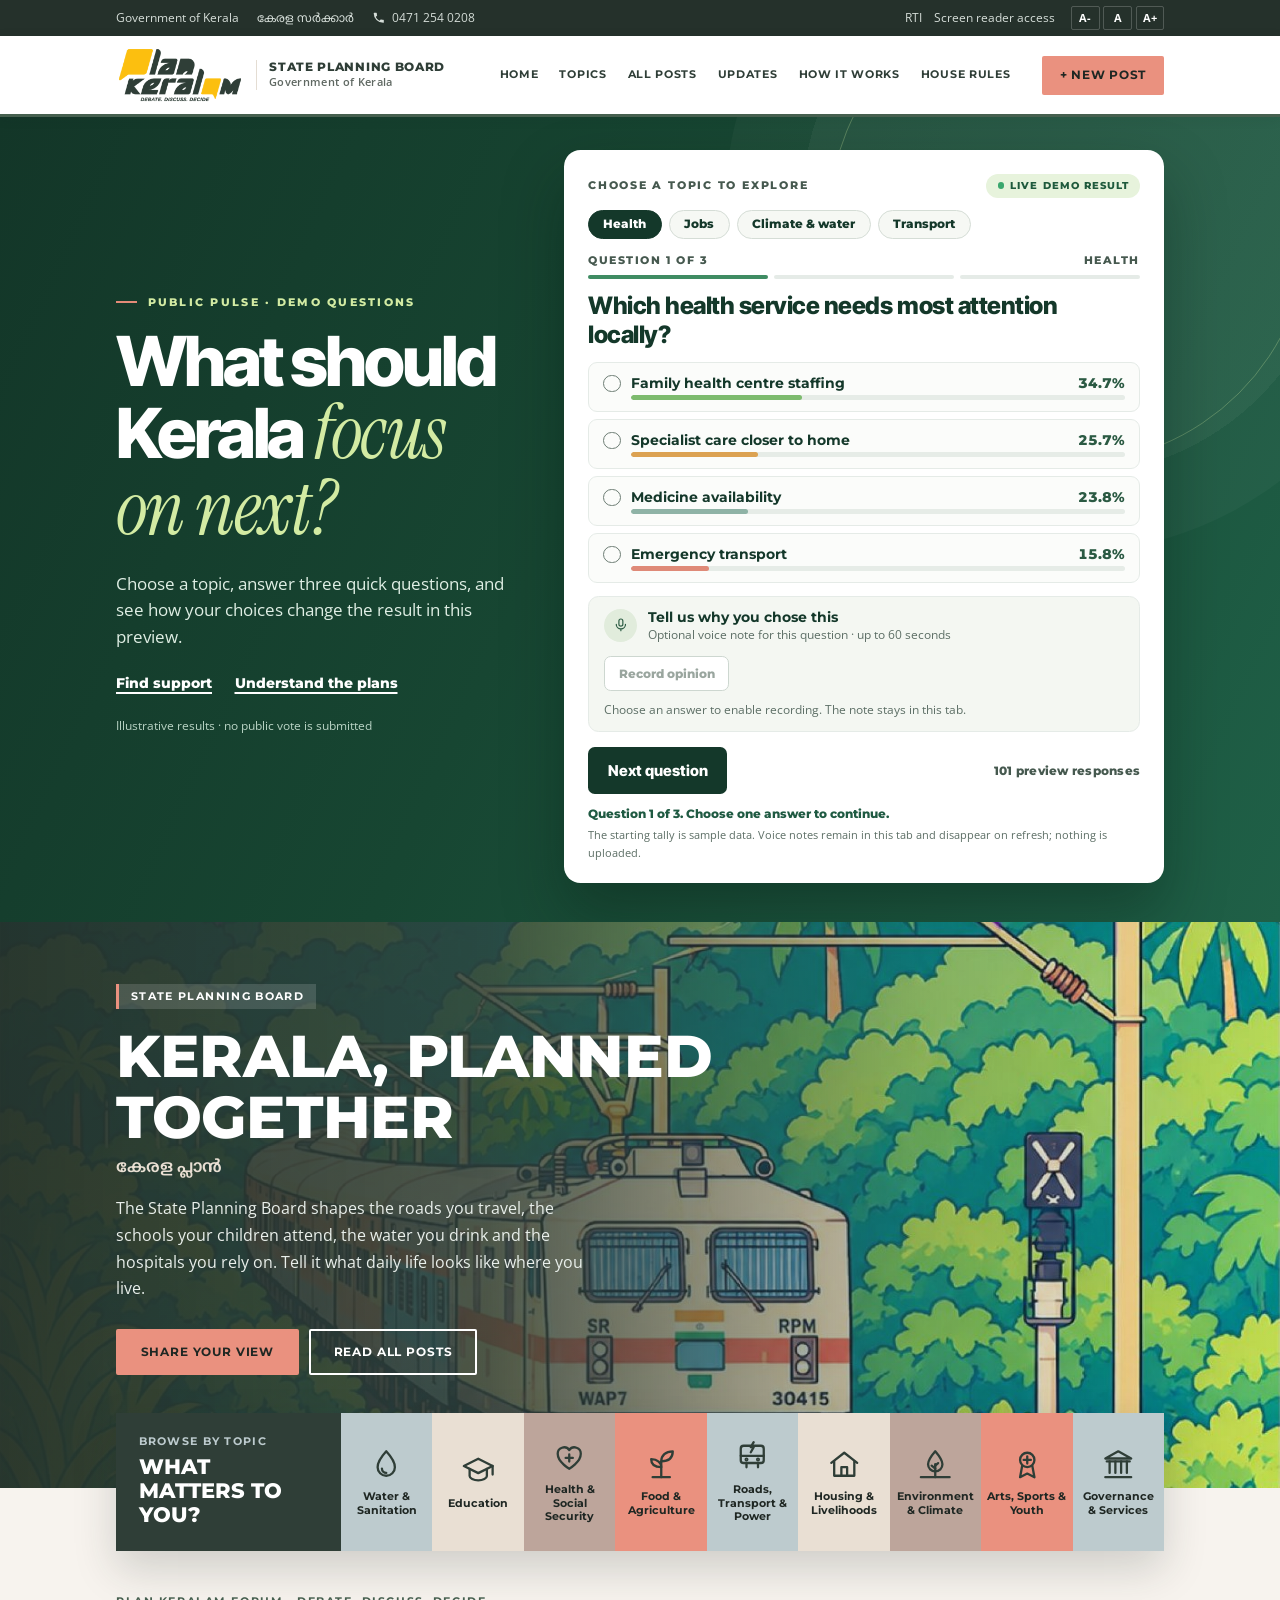
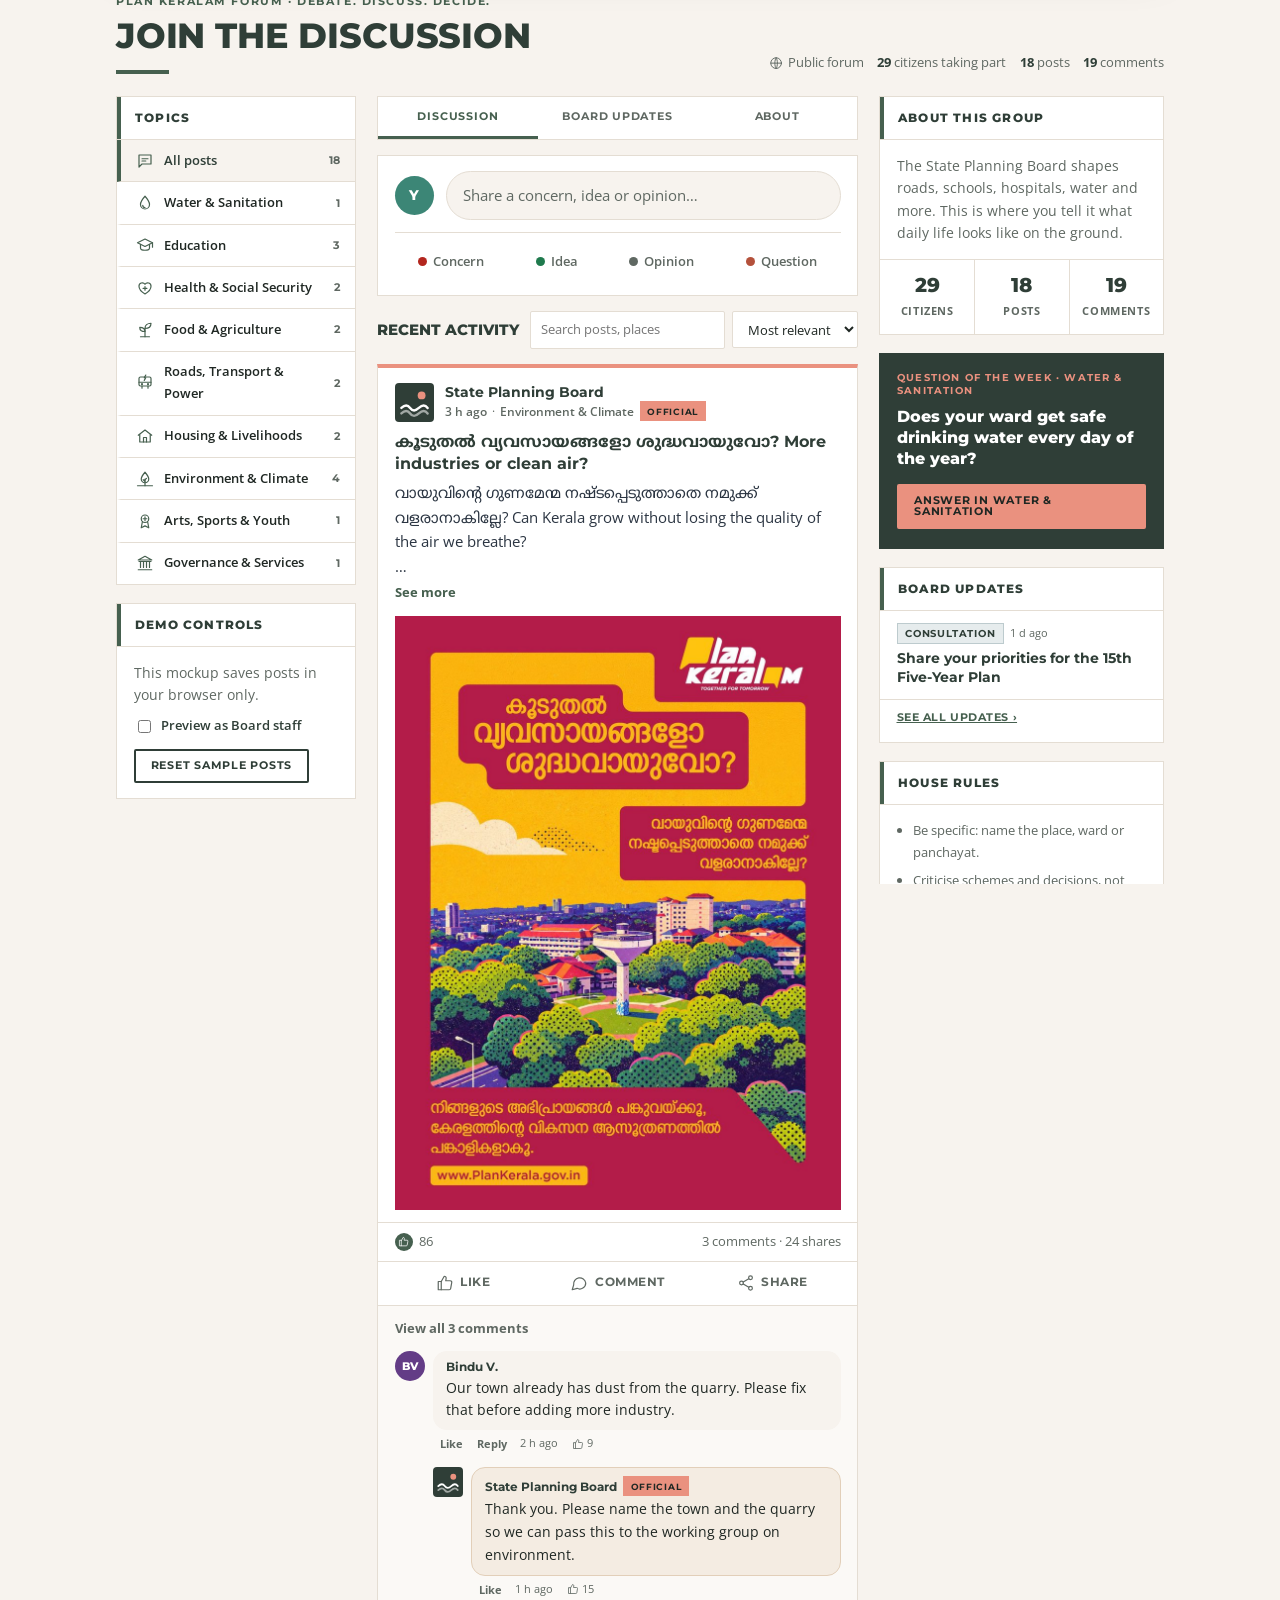
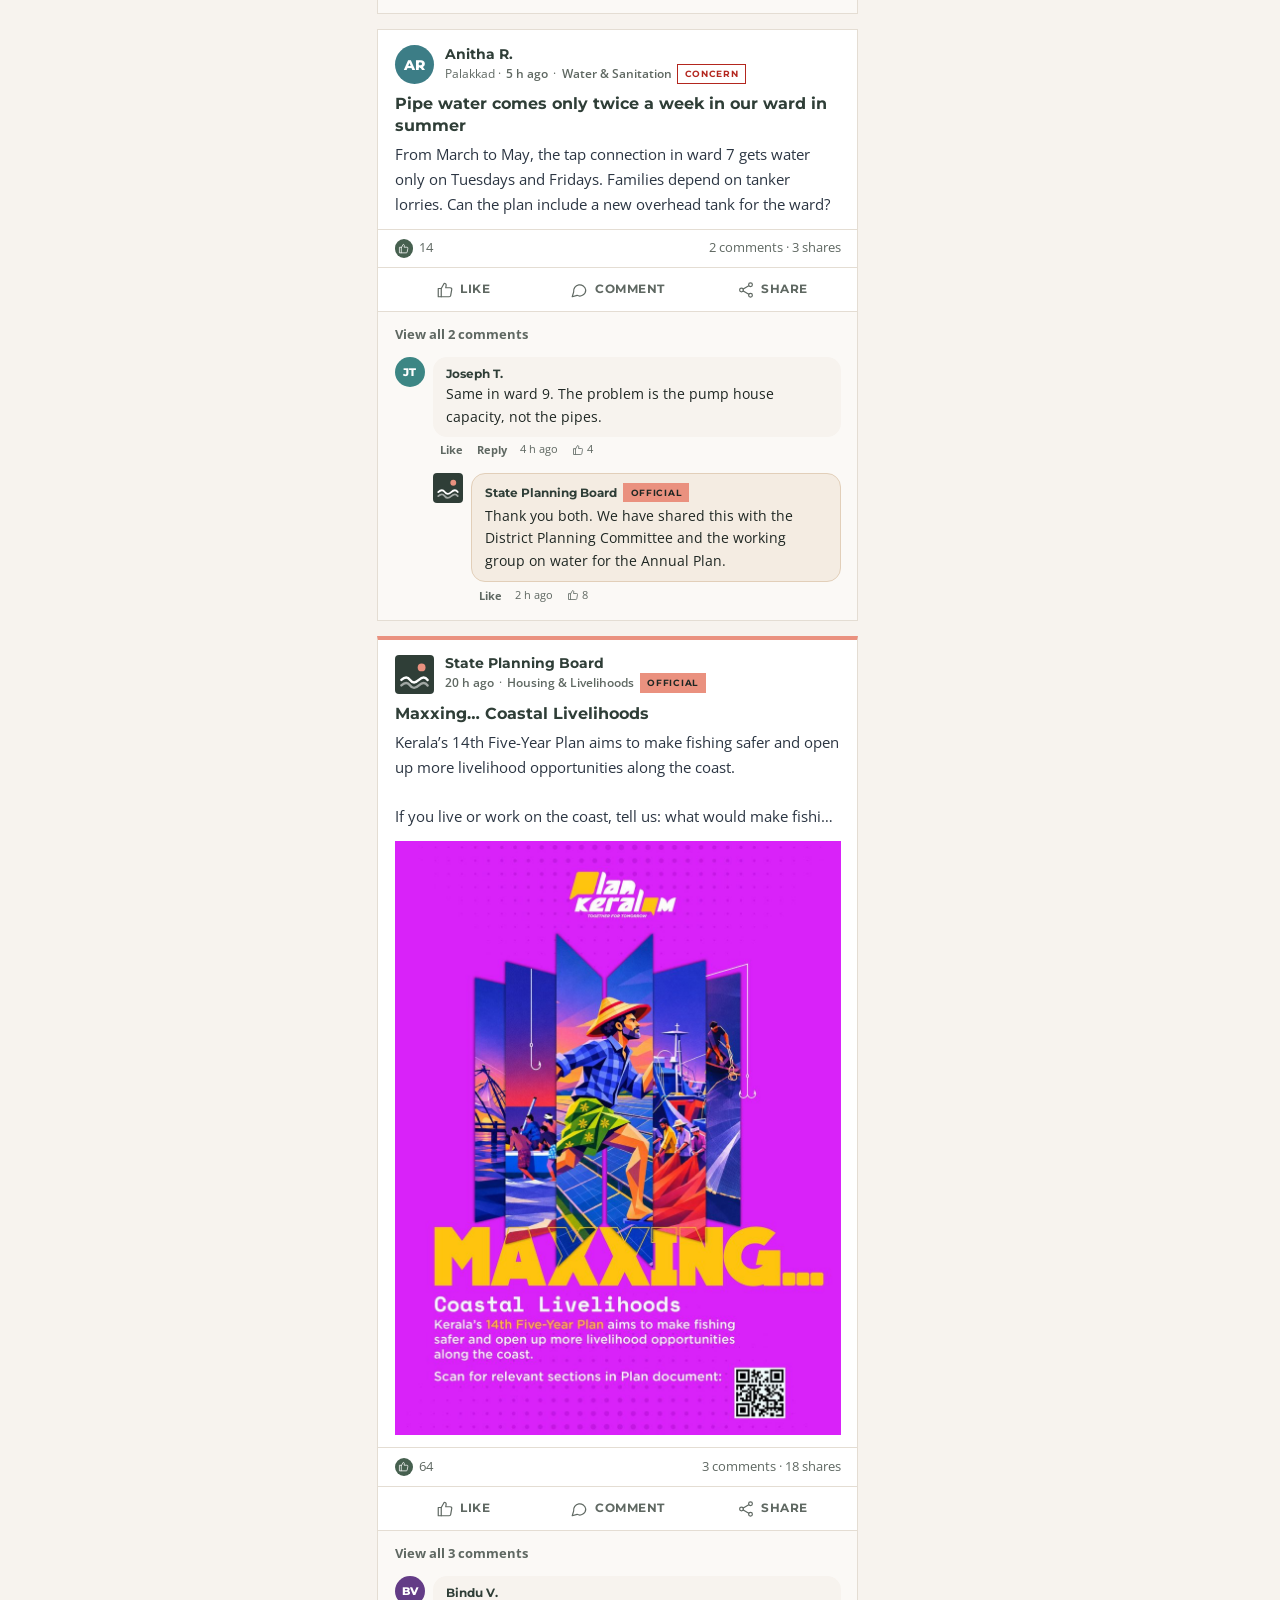
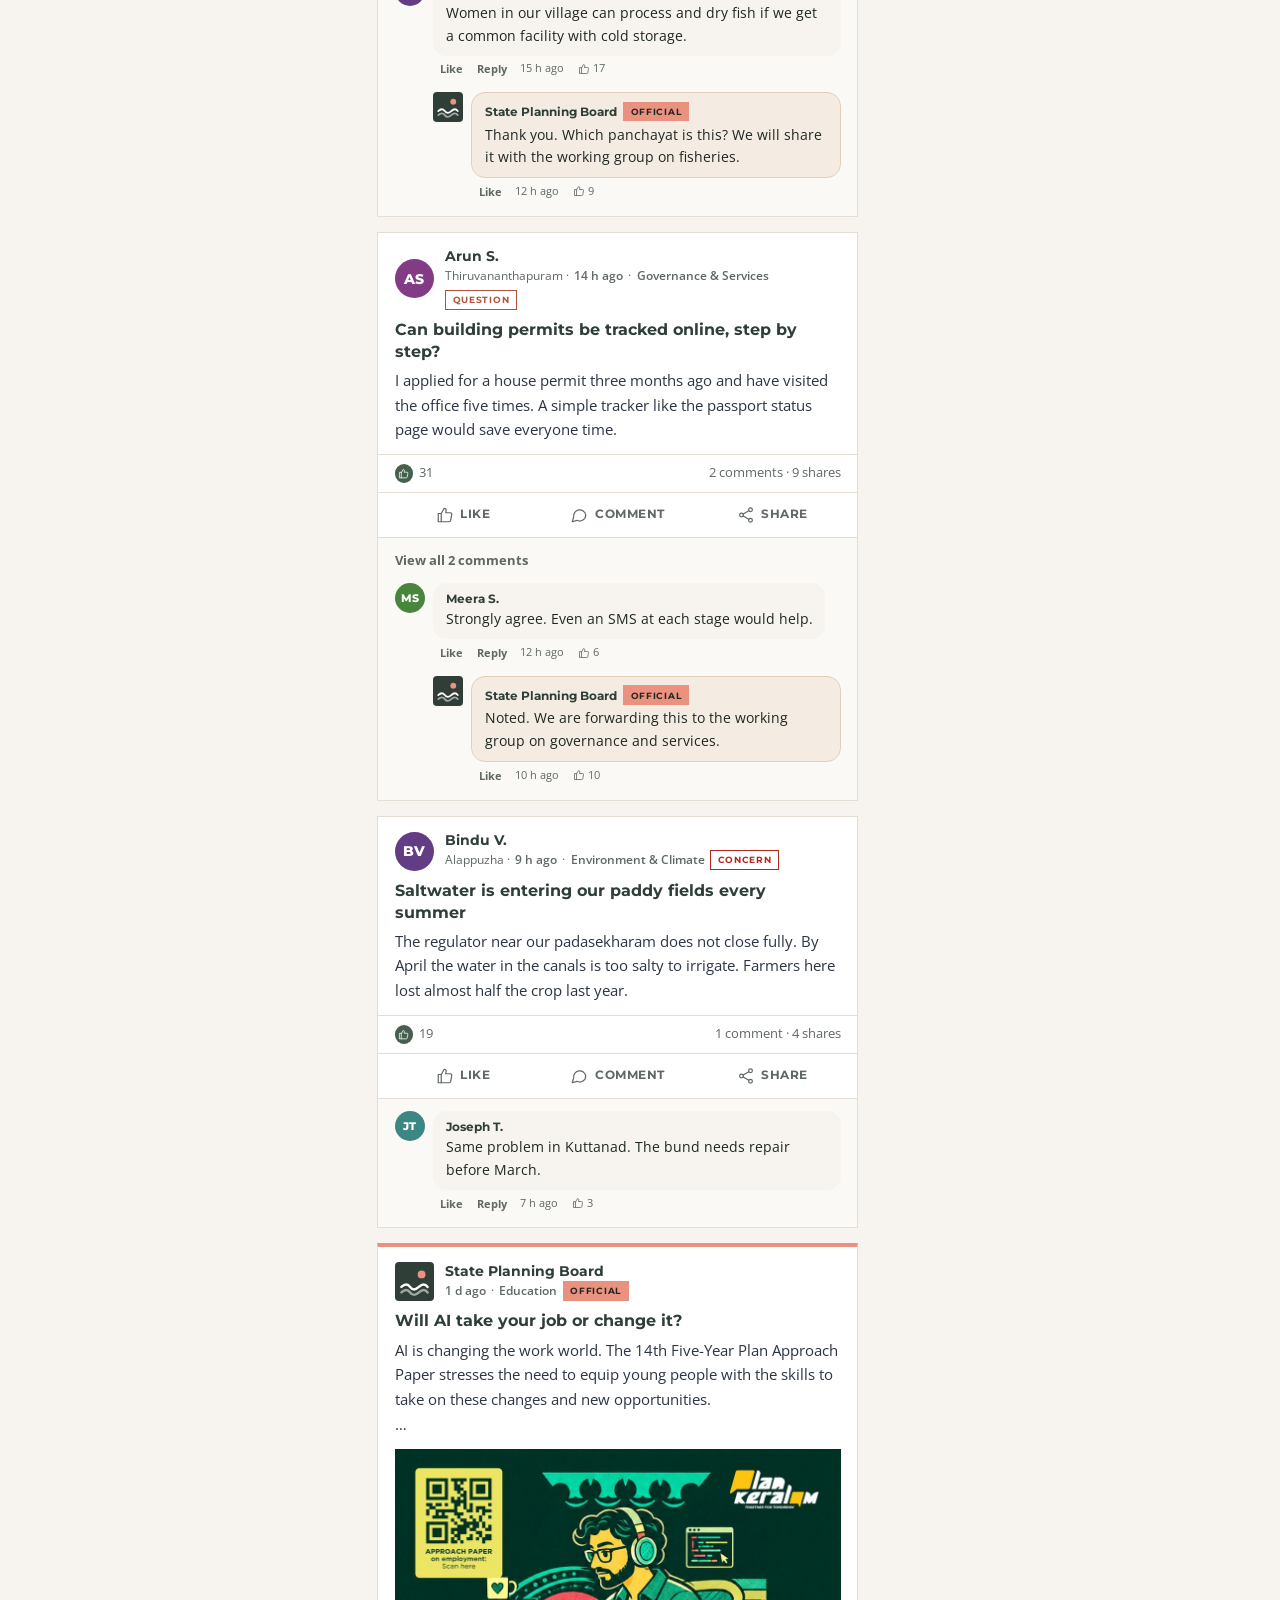
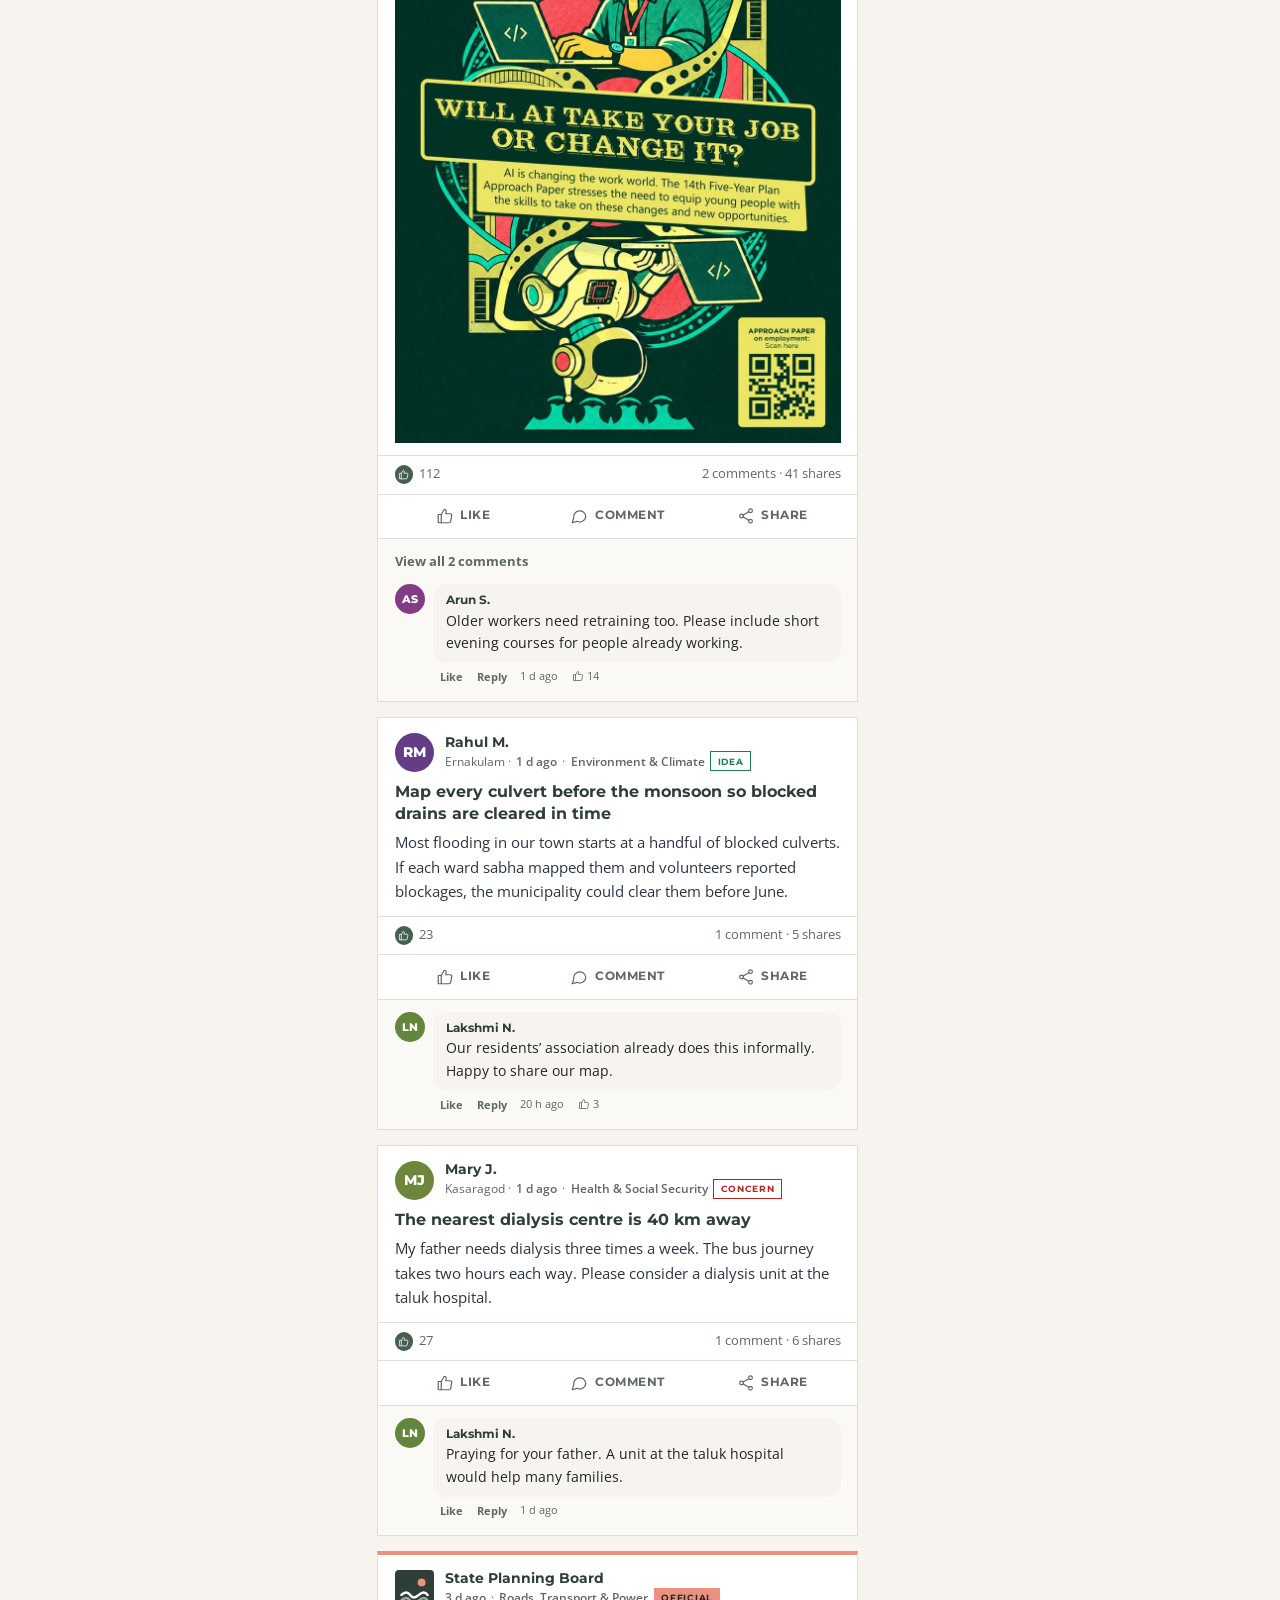
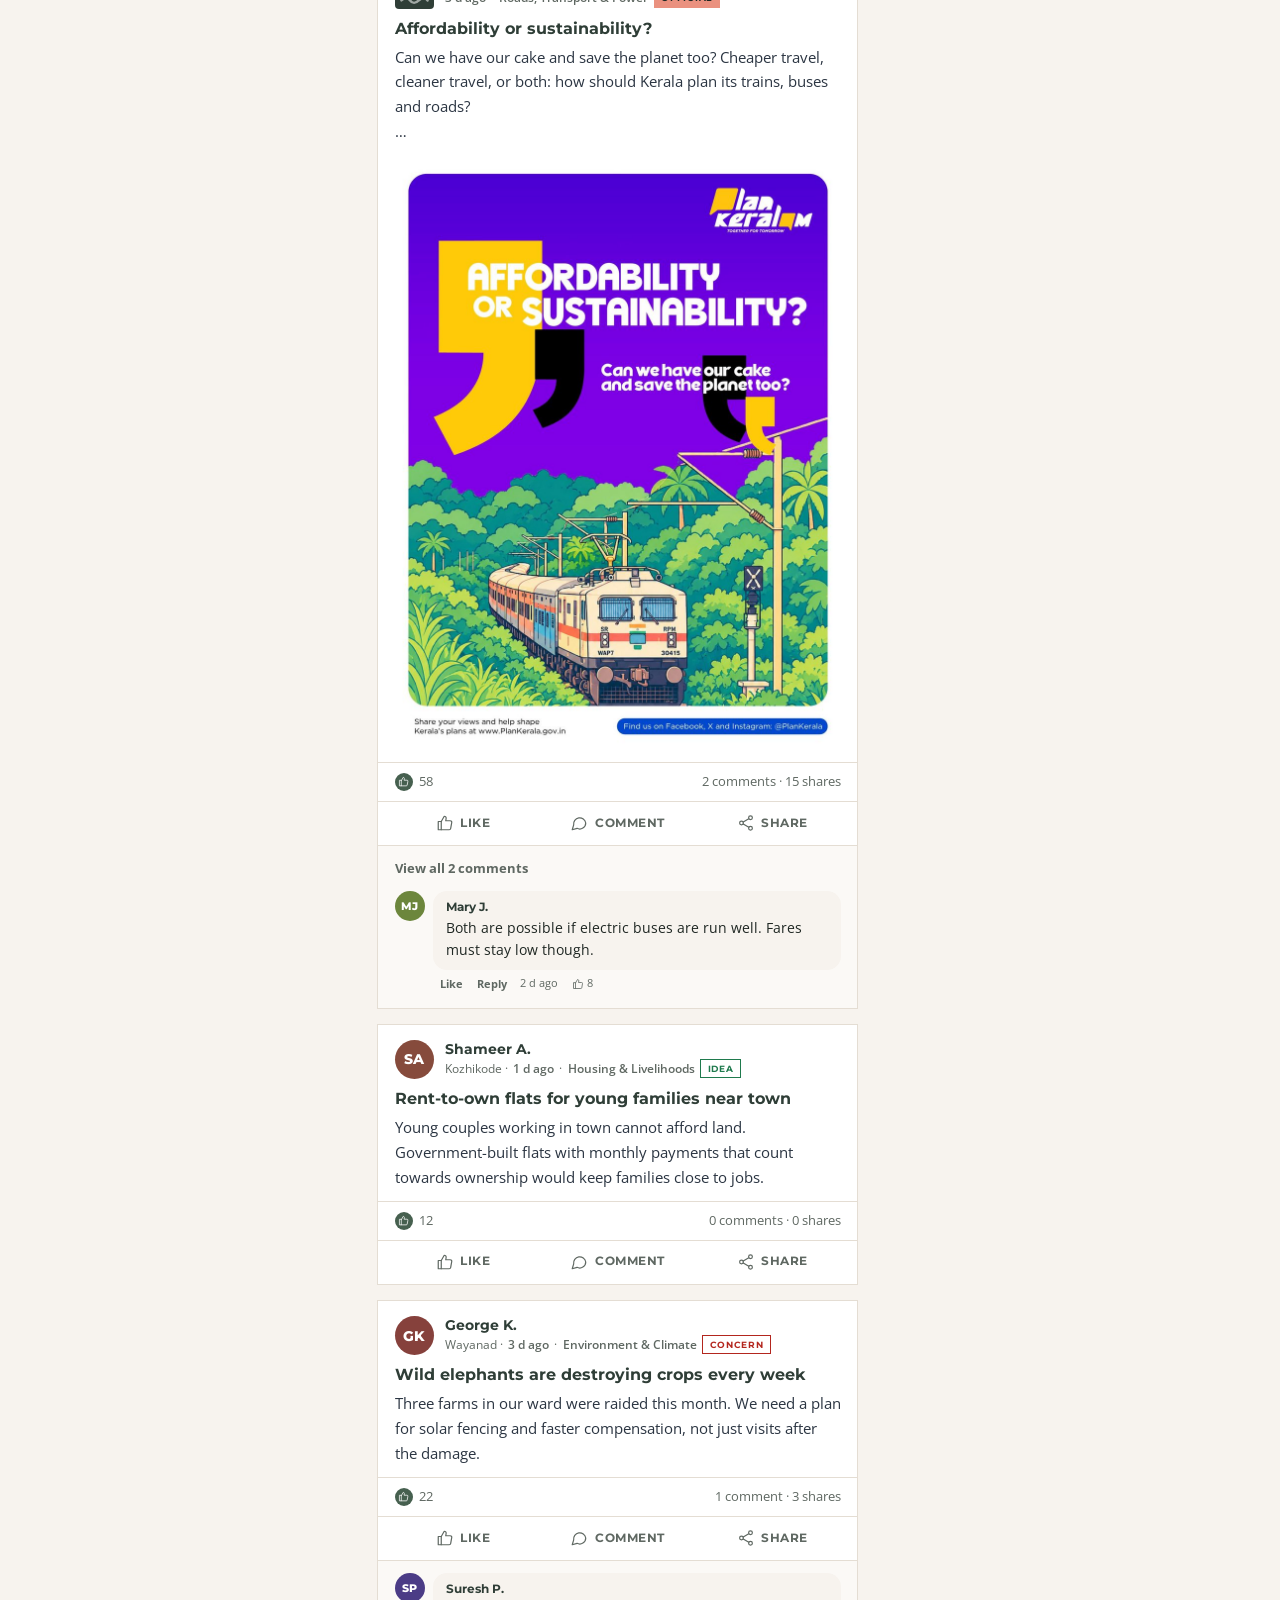
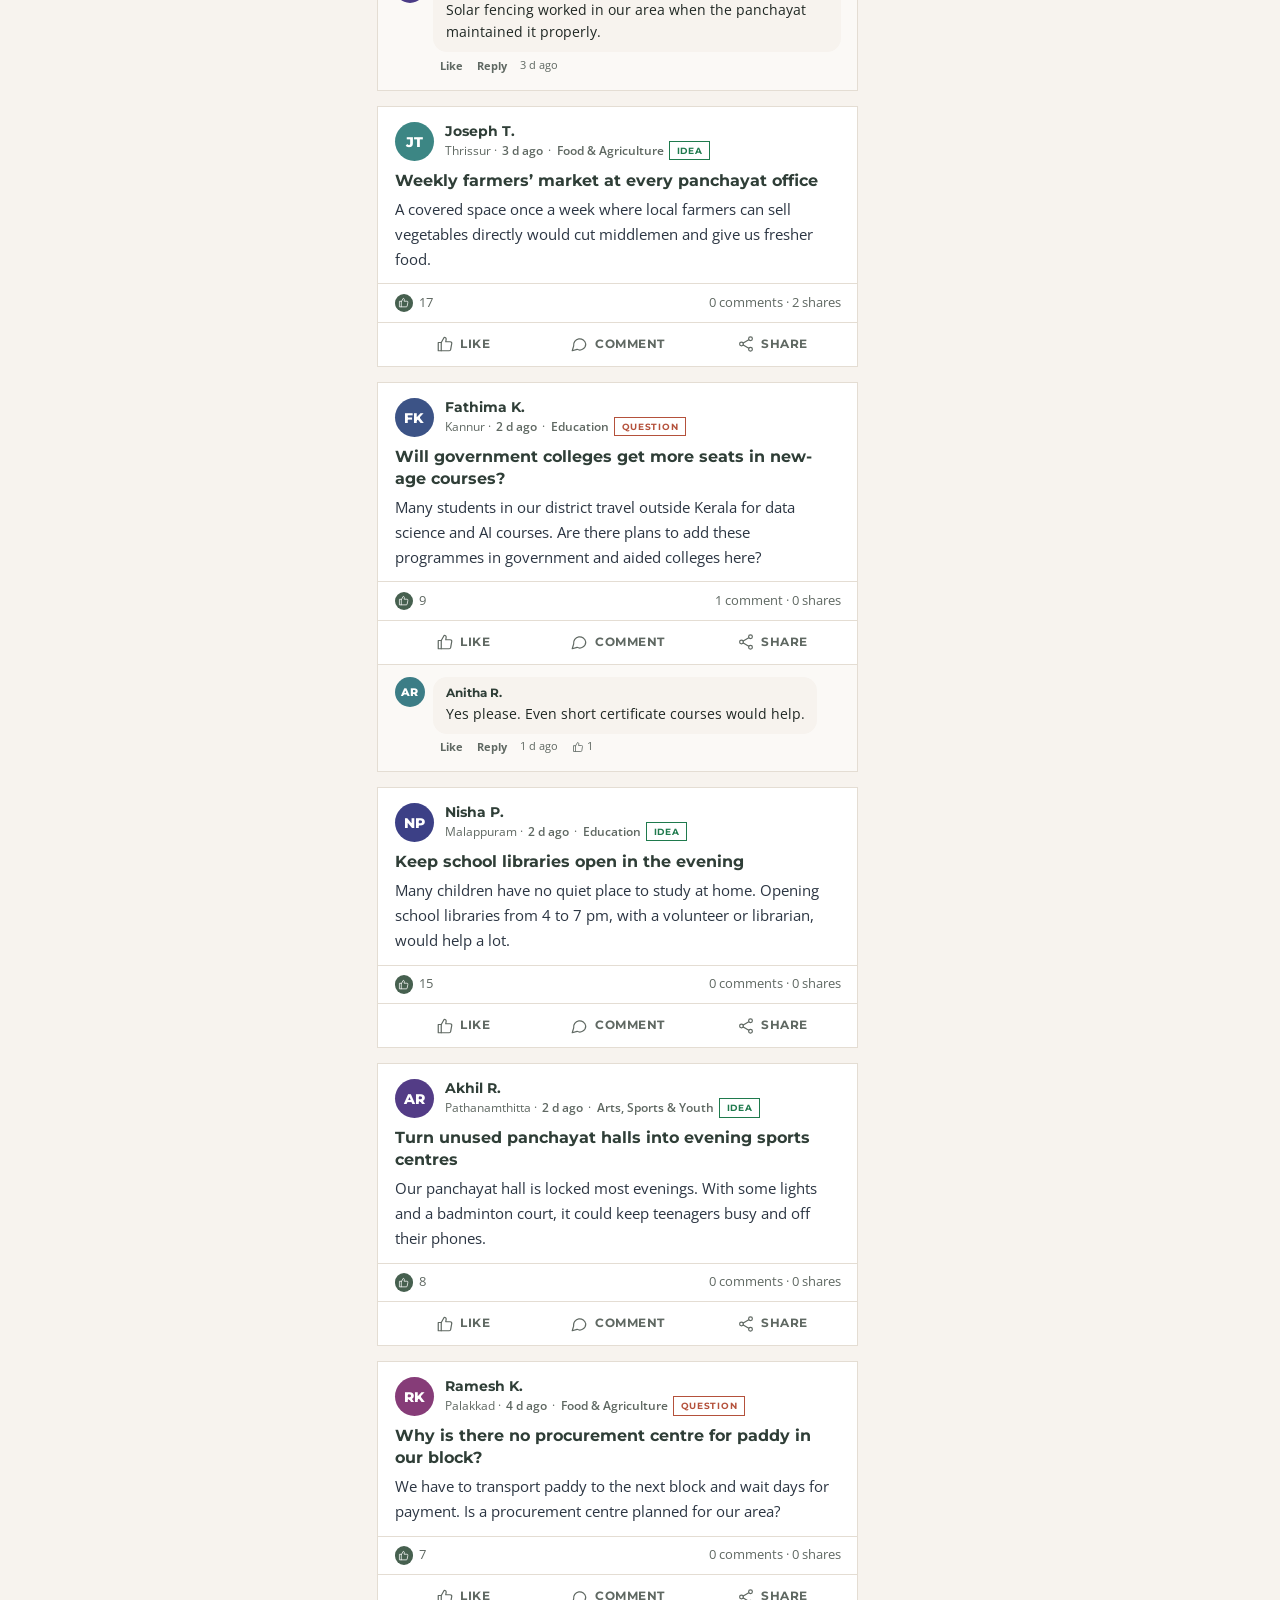
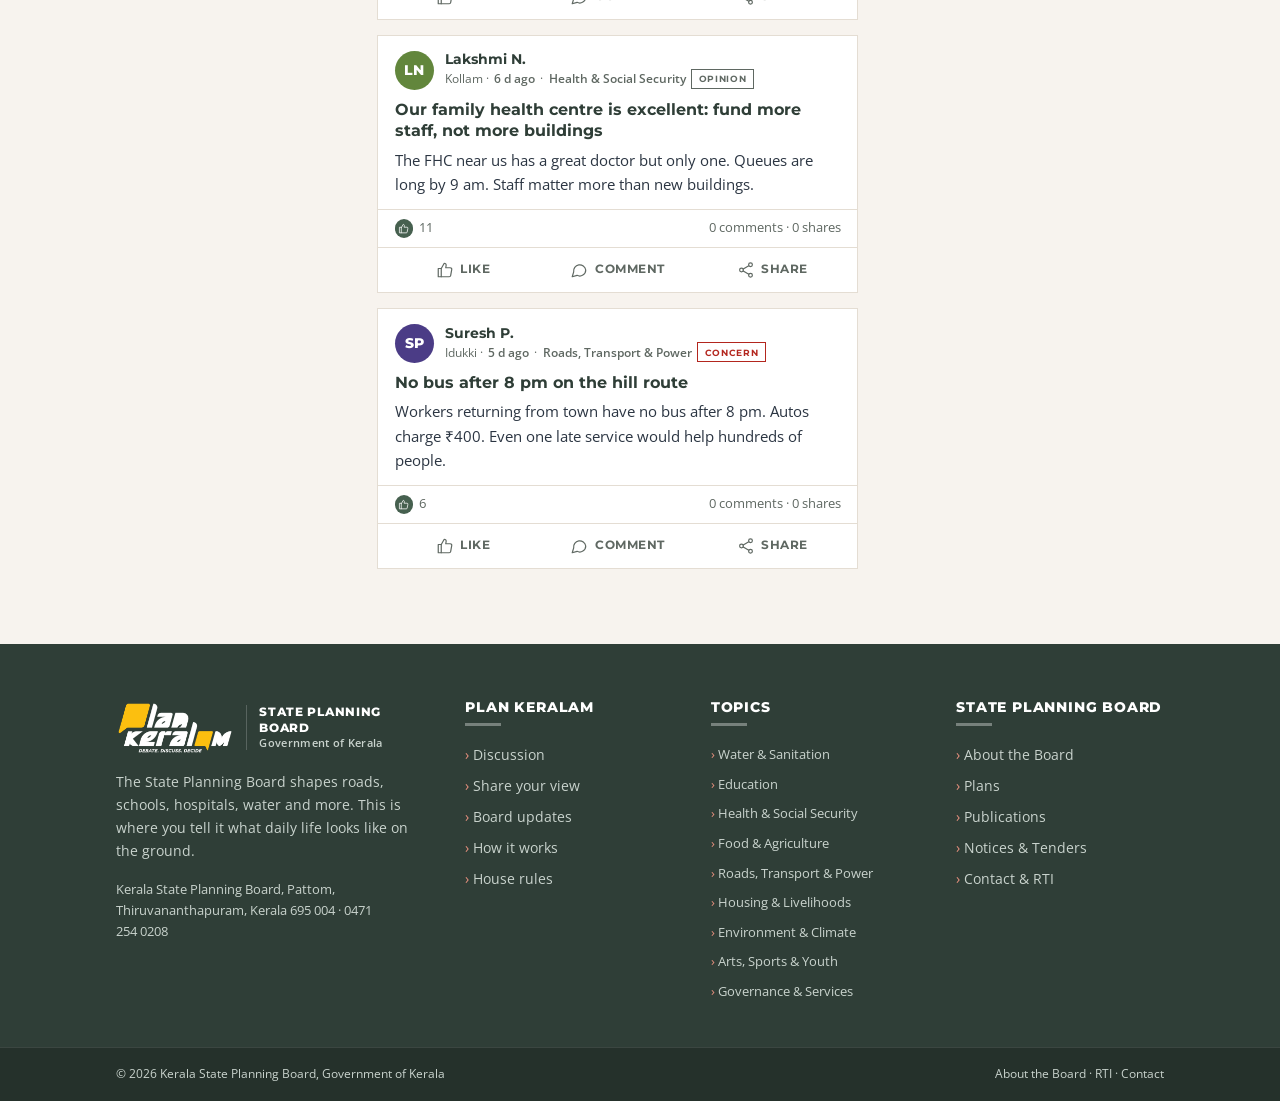
==== commit 513fe2f3: "Add Public Pulse poll as the first fold New first fold: "What should Kerala focus on next?" with a d" ====
--- a/index.html
+++ b/index.html
@@ -6,9 +6,10 @@
 <title>Plan Keralam · State Planning Board</title>
 <meta name="description" content="Plan Keralam: a public forum where citizens share concerns, ideas and opinions with the Kerala State Planning Board.">
 <link rel="preconnect" href="https://fonts.googleapis.com">
-<link rel="stylesheet" href="https://fonts.googleapis.com/css2?family=Montserrat:wght@600;700;800&family=Open+Sans:wght@400;600;700&family=Noto+Sans+Malayalam:wght@400;600&display=swap">
+<link rel="stylesheet" href="https://fonts.googleapis.com/css2?family=Inter+Tight:wght@700;800&family=Instrument+Serif:ital@1&family=Montserrat:wght@600;700;800&family=Open+Sans:wght@400;600;700&family=Noto+Sans+Malayalam:wght@400;600&display=swap">
 <link rel="stylesheet" href="assets/gov.css">
 <link rel="stylesheet" href="assets/forum.css">
+<link rel="stylesheet" href="assets/pulse.css">
 <script src="assets/common.js"></script>
 </head>
 <body>
@@ -16,11 +17,26 @@
 
 <main id="main">
   <!-- Hero (first fold) -->
-  <section class="hero" id="top">
+  <!-- First fold: Public Pulse -->
+  <section class="pulse" id="top" aria-labelledby="pulse-title">
+    <div class="wrap">
+      <div class="pulse-copy">
+        <p class="pulse-eye">Public Pulse · Demo questions</p>
+        <h1 id="pulse-title">What should Kerala <em>focus on next?</em></h1>
+        <p class="pulse-lead">Choose a topic, answer three quick questions, and see how your choices change the result in this preview.</p>
+        <div class="pulse-links"><a href="contact.html">Find support</a><a href="plans.html">Understand the plans</a></div>
+        <p class="pulse-note">Illustrative results · no public vote is submitted</p>
+      </div>
+      <div class="pcard" id="pulse-card" aria-live="off"></div>
+    </div>
+  </section>
+
+  <!-- Second fold: Kerala, planned together -->
+  <section class="hero" id="plan">
     <img class="bg" src="assets/img/hero-kerala.jpg" alt="" style="object-position:right center">
     <div class="wrap">
       <span class="kick">State Planning Board</span>
-      <h1>Kerala, planned together</h1>
+      <h2 class="hero-h">Kerala, planned together</h2>
       <p class="ml" lang="ml">കേരള പ്ലാൻ</p>
       <p class="lead">The State Planning Board shapes the roads you travel, the schools your children attend, the water you drink and the hospitals you rely on. Tell it what daily life looks like where you live.</p>
       <div class="btns">
@@ -93,6 +109,7 @@
 </main>
 
 <div id="site-footer"></div>
+<script src="assets/pulse.js" defer></script>
 
 <script>
 (function(){
--- a/assets/gov.css
+++ b/assets/gov.css
@@ -73,7 +73,7 @@
 .hero::before{content:"";position:absolute;inset:0;background:linear-gradient(90deg,rgba(37,49,43,.96) 0%,rgba(47,62,55,.86) 38%,rgba(47,62,55,.25) 72%,rgba(47,62,55,0) 100%);z-index:1}
 .hero .wrap{position:relative;z-index:2;width:100%;padding-block:4rem 7.5rem}
 .hero .kick{display:inline-block;background:rgba(255,255,255,.14);color:#fff;border-left:3px solid var(--gold);font:700 .75rem/1 var(--head);letter-spacing:.12em;text-transform:uppercase;padding:.45rem .8rem;margin-bottom:1.1rem}
-.hero h1{font:800 clamp(2.2rem,5.6vw,3.9rem)/1.05 var(--head);margin:0 0 .4rem;text-transform:uppercase;letter-spacing:-.005em;max-width:15ch}
+.hero h1,.hero .hero-h{font:800 clamp(2.2rem,5.6vw,3.9rem)/1.05 var(--head);margin:0 0 .4rem;text-transform:uppercase;letter-spacing:-.005em;max-width:15ch}
 .hero .ml{font:600 1.15rem/1.4 var(--body);color:#e9dfd3;margin:0 0 1.1rem}
 .hero p.lead{font-size:1.08rem;max-width:52ch;margin:0 0 1.8rem;color:#e9efeb}
 .btns{display:flex;gap:.7rem;flex-wrap:wrap}
@@ -424,3 +424,41 @@
 .tiles .tile:hover svg{color:#ea917f}
 .flair.Official{background:#ea917f!important;border-color:#ea917f!important;color:#1f2723!important}
 .tag.pinned{background:#ea917f;border-color:#ea917f;color:#1f2723}
+
+/* ===== Mobile refinements ===== */
+@media (max-width:1060px){
+  .hdr .hbtn.m{display:inline-flex}
+}
+.hbtn.m{display:none;align-items:center;gap:.3rem;padding:.7rem .85rem;margin-left:auto;font-size:.72rem}
+@media (max-width:1060px){.hbtn.m+.burger{margin-left:.5rem}}
+@media (max-width:760px){
+  .topbar .wrap{flex-wrap:nowrap;min-height:2.2rem;gap:.6rem}
+  .topbar .l{gap:.7rem;flex-wrap:nowrap;white-space:nowrap;overflow:hidden;min-width:0}
+  .topbar .l span:nth-child(3){display:none}
+  .topbar .r{flex:none}
+  .topbar .r a{display:none}
+  .topbar .r button{width:1.75rem;height:1.5rem}
+  .hdr .wrap{min-height:4.2rem;gap:.6rem}
+  .hero{min-height:0}
+  .hero .wrap{padding-block:2.4rem 6.5rem}
+  .hero h1,.hero .hero-h{font-size:clamp(1.9rem,8.6vw,2.6rem)}
+  .hero p.lead{font-size:.98rem;margin-bottom:1.4rem}
+  .hero .btns{display:grid;grid-template-columns:1fr 1fr;gap:.6rem}
+  .hero .btns .btn{justify-content:center;padding:.95rem .6rem;font-size:.72rem}
+  .quick{margin-top:-4.5rem}
+  .quick .lbl{padding:1.1rem 1.2rem}
+  .quick .lbl b{font-size:1.15rem}
+  .tile{padding:1rem .3rem;font-size:.68rem}
+  .tile svg{width:1.9rem;height:1.9rem}
+  .sec{padding-block:3rem}
+  .title{margin-bottom:1.5rem}
+  .ftr .top{padding-block:2.6rem 2rem;gap:1.8rem}
+  .ftr .bot .wrap{flex-direction:column;gap:.3rem}
+
+}
+@media (max-width:400px){
+  .topbar .l span:nth-child(2){display:none}
+  .logo img{height:2.5rem}
+}
+@media (max-width:560px){.logo img{height:2.8rem}}
+@media (max-width:760px){.tabs{flex-wrap:nowrap;overflow-x:auto;scrollbar-width:none}.tabs::-webkit-scrollbar{display:none}.tabs button{flex:none;white-space:nowrap}}
--- a/assets/forum.css
+++ b/assets/forum.css
@@ -195,3 +195,41 @@
 .ftabs a[aria-current="page"]{color:var(--navy-3);border-bottom-color:var(--navy-3)}
 .pimg{display:block;width:100%;max-height:40rem;object-fit:contain;background:#e9dfd3;margin-top:.8rem}
 .post.board-post{border-top:4px solid #ea917f}
+
+/* ===== Mobile refinements ===== */
+.lcol,.lcol>*,.rcol>*{min-width:0}
+.fab{display:none}
+@media (max-width:820px){
+  .fintro{padding-top:2rem;flex-direction:column;align-items:flex-start;gap:.6rem}
+  .fintro .gmeta{font-size:.8rem}
+  .tlist{overflow-x:auto;-webkit-overflow-scrolling:touch;scrollbar-width:none}
+  .tlist::-webkit-scrollbar{display:none}
+  .lcol .tp{overflow:hidden}
+  .ftabs a{padding:.85rem .5rem;font-size:.7rem}
+  .compose{padding:.85rem .9rem}
+  .qbar{display:grid;grid-template-columns:repeat(4,1fr);gap:0}
+  .qbar button{padding:.5rem .2rem;font-size:.78rem;gap:.3rem}
+  .sortbar{display:grid;grid-template-columns:minmax(0,1fr) auto;gap:.5rem}
+  .sortbar h2{grid-column:1/-1}
+  .sortbar input{width:100%}
+  .phd{padding:.9rem .9rem .35rem;gap:.65rem}
+  .pbody{padding:.15rem .9rem .7rem}
+  .pbody h3{font-size:1rem}
+  .counts{padding:.5rem .9rem;font-size:.8rem}
+  .acts{padding:.15rem .2rem}
+  .acts>button,.acts>.shw>button{padding:.75rem .3rem;font-size:.72rem;gap:.35rem}
+  .cmts{padding:.7rem .9rem .9rem}
+  .cfoot{gap:1rem;font-size:.78rem}
+  .cfoot button{padding:.3rem 0;font-size:.78rem}
+  .replies{margin-left:-1.6rem}
+  .smenu{right:-.2rem;min-width:12rem}
+  .rcol{grid-template-columns:1fr}
+  .opts{flex-direction:column}
+  .opts select,.opts input{flex:none;width:100%}
+  .factions .hint{flex-basis:100%}
+  .fab{display:grid;place-items:center;position:fixed;right:1rem;bottom:1rem;width:3.4rem;height:3.4rem;border-radius:50%;background:var(--gold);color:#1f2723;z-index:45;box-shadow:0 8px 20px rgba(31,43,37,.35);text-decoration:none;font:800 1.8rem/1 var(--head)}
+}
+@media (max-width:400px){
+  .qbar button i{display:none}
+  .acts svg{width:1.05rem;height:1.05rem}
+}
--- a/assets/pulse.css
+++ b/assets/pulse.css
@@ -0,0 +1,115 @@
+/* Public Pulse: first-fold poll panel. Dark green field, white question card. */
+.pulse{--pg:#163d2d;--pg2:#1d5a42;--lime:#d3eba3;--pink:#e48b78;--card:#fff;--cink:#14382a;--cmut:#5d6f66;--cline:#e5ebe7;--csoft:#f4f7f2;
+  position:relative;overflow:hidden;color:#fff;background:linear-gradient(115deg,#133628 0%,#174632 45%,#1f6047 100%)}
+.pulse::before,.pulse::after{content:"";position:absolute;border-radius:50%;pointer-events:none}
+.pulse::before{width:46rem;height:46rem;right:-9rem;top:-17rem;background:radial-gradient(circle,rgba(255,255,255,.07) 0 55%,rgba(255,255,255,.03) 55% 100%)}
+.pulse::after{width:32rem;height:32rem;right:-2rem;top:-9rem;border:1px solid rgba(211,235,163,.28)}
+.pulse .wrap{position:relative;z-index:1;display:grid;grid-template-columns:minmax(0,1fr) minmax(0,40rem);gap:3.5rem;align-items:center;padding-block:3.2rem 3.6rem}
+.pulse-copy{max-width:31rem}
+.pulse-eye{display:flex;align-items:center;gap:.7rem;font:800 .76rem/1 var(--head);letter-spacing:.2em;text-transform:uppercase;color:var(--lime);margin:0 0 1.3rem}
+.pulse-eye::before{content:"";width:1.4rem;height:2px;background:var(--pink)}
+.pulse h1{font:800 clamp(2.8rem,6vw,4.6rem)/.98 'Inter Tight','Montserrat',sans-serif;letter-spacing:-.045em;margin:0 0 1.6rem;color:#fff}
+.pulse h1 em{font:italic 400 1.1em/1 'Instrument Serif',Georgia,serif;letter-spacing:-.02em;color:var(--lime)}
+.pulse-lead{font-size:1.1rem;line-height:1.6;color:#dfeee4;margin:0 0 1.6rem}
+.pulse-links{display:flex;gap:1.5rem;flex-wrap:wrap;margin-bottom:1.6rem}
+.pulse-links a{color:#fff;font:800 .95rem var(--head);text-decoration:underline;text-underline-offset:.3em;text-decoration-thickness:1.5px}
+.pulse-links a:hover{color:var(--lime)}
+.pulse-note{font-size:.82rem;color:#b9d3c4;margin:0}
+
+/* card */
+.pcard{background:var(--card);color:var(--cink);border-radius:1.1rem;padding:1.6rem 1.6rem 1.4rem;box-shadow:0 30px 60px rgba(5,25,17,.35)}
+.pc-top{display:flex;justify-content:space-between;align-items:center;gap:.8rem;flex-wrap:wrap}
+.pc-lbl{font:800 .74rem/1 var(--head);letter-spacing:.16em;text-transform:uppercase;color:#46594f}
+.pc-live{display:inline-flex;align-items:center;gap:.4rem;background:#e7f3dc;color:#1f5a3c;font:800 .68rem/1 var(--head);letter-spacing:.1em;text-transform:uppercase;padding:.45rem .75rem;border-radius:999px}
+.pc-live i{width:.45rem;height:.45rem;border-radius:50%;background:#3aa76d;animation:pulsedot 1.8s ease-in-out infinite}
+@keyframes pulsedot{50%{opacity:.35}}
+@media (prefers-reduced-motion:reduce){.pc-live i{animation:none}}
+.pc-chips{display:flex;gap:.5rem;flex-wrap:wrap;margin:.95rem 0 1.4rem}
+.pc-chips button{border:1px solid #d5ddd6;background:#f6f8f4;color:var(--cink);border-radius:999px;padding:.5rem .95rem;font:800 .8rem/1 var(--head)}
+.pc-chips button:hover{border-color:#8fb3a2}
+.pc-chips button[aria-pressed="true"]{background:var(--cink);border-color:var(--cink);color:#fff}
+.pc-prog{display:flex;justify-content:space-between;font:800 .74rem/1 var(--head);letter-spacing:.14em;text-transform:uppercase;color:#46594f}
+.pc-bars{display:grid;grid-template-columns:repeat(3,1fr);gap:.4rem;margin:.6rem 0 1.1rem}
+.pc-bars span{height:4px;border-radius:2px;background:var(--cline)}
+.pc-bars span.on{background:#3f8c63}
+.pc-q{font:800 clamp(1.25rem,2.2vw,1.6rem)/1.2 'Inter Tight','Montserrat',sans-serif;letter-spacing:-.02em;margin:0 0 1rem;color:var(--cink)}
+.pc-opts{display:grid;gap:.6rem;border:0;margin:0;padding:0}
+.pc-opt{display:grid;grid-template-columns:auto minmax(0,1fr) auto;gap:.15rem .7rem;align-items:center;padding:.8rem .95rem .85rem;border:1px solid var(--cline);border-radius:.6rem;background:#fbfcfa;cursor:pointer;transition:border-color .15s,background .15s}
+.pc-opt:hover{border-color:#a7c2b4}
+.pc-opt input{appearance:none;-webkit-appearance:none;width:1.15rem;height:1.15rem;border:1.5px solid #6d7d74;border-radius:50%;margin:0;display:grid;place-items:center;cursor:pointer}
+.pc-opt input:checked{border-color:#1f6a48}
+.pc-opt input:checked::after{content:"";width:.6rem;height:.6rem;border-radius:50%;background:#1f6a48}
+.pc-opt input:focus-visible{outline:3px solid #8fc9a8;outline-offset:2px}
+.pc-opt.sel{border-color:#3f8c63;background:#f1f8ee}
+.pc-opt .t{font:700 .95rem/1.3 var(--head);color:var(--cink)}
+.pc-opt .p{font:800 .92rem var(--head);color:#2b5a43;font-variant-numeric:tabular-nums}
+.pc-opt .bar{grid-column:2/4;height:5px;border-radius:3px;background:#e6ece7;overflow:hidden}
+.pc-opt .bar i{display:block;height:100%;border-radius:3px;transition:width .5s ease}
+.pc-opt:nth-child(1) .bar i{background:#7dbb6e}
+.pc-opt:nth-child(2) .bar i{background:#dca252}
+.pc-opt:nth-child(3) .bar i{background:#8fb3a6}
+.pc-opt:nth-child(4) .bar i{background:#df8a78}
+.pc-opt .you{grid-column:2/4;font-size:.72rem;font-weight:700;color:#2f7a52;margin-top:-.1rem}
+
+/* voice note */
+.pc-voice{margin-top:1rem;border:1px solid var(--cline);background:var(--csoft);border-radius:.7rem;padding:.9rem 1rem}
+.pc-vh{display:flex;gap:.7rem;align-items:flex-start}
+.pc-mic{width:2.2rem;height:2.2rem;border-radius:50%;background:#e1ecdc;color:#2c5c43;display:grid;place-items:center;flex:none}
+.pc-mic svg{width:1.05rem;height:1.05rem}
+.pc-voice b{display:block;font:700 .92rem var(--head);color:var(--cink)}
+.pc-voice small{display:block;color:var(--cmut);font-size:.78rem}
+.pc-vrow{display:flex;align-items:center;gap:.7rem;flex-wrap:wrap;margin-top:.8rem}
+.pc-rec{border:1px solid #cdd7d0;background:#fff;color:var(--cink);border-radius:.45rem;padding:.6rem .9rem;font:800 .8rem var(--head);display:inline-flex;gap:.45rem;align-items:center}
+.pc-rec:disabled{color:#9aa69f;cursor:not-allowed}
+.pc-rec.live{background:#c8453a;border-color:#c8453a;color:#fff}
+.pc-rec.live::before{content:"";width:.55rem;height:.55rem;border-radius:50%;background:#fff;animation:pulsedot 1s infinite}
+.pc-timer{font:700 .82rem var(--head);color:#c8453a;font-variant-numeric:tabular-nums}
+.pc-voice audio{height:2.2rem;max-width:100%}
+.pc-vhint{margin:.6rem 0 0;font-size:.78rem;color:var(--cmut)}
+
+/* footer */
+.pc-foot{display:flex;justify-content:space-between;align-items:center;gap:1rem;flex-wrap:wrap;margin-top:1.1rem}
+.pc-next{background:var(--cink);color:#fff;border:0;border-radius:.45rem;padding:.95rem 1.3rem;font:800 1rem 'Inter Tight','Montserrat',sans-serif}
+.pc-next:hover{background:#1f5a42}
+.pc-count{font:800 .8rem var(--head);color:#46594f;letter-spacing:.02em}
+.pc-status{margin:.8rem 0 .3rem;font:800 .82rem var(--head);color:#1f5a42}
+.pc-fine{margin:0;font-size:.74rem;color:var(--cmut)}
+.pc-done{text-align:left}
+.pc-done h3{font:800 1.5rem/1.2 'Inter Tight','Montserrat',sans-serif;margin:.4rem 0 .8rem;letter-spacing:-.02em}
+.pc-done ol{margin:0 0 1.2rem;padding-left:1.2rem;display:grid;gap:.6rem}
+.pc-done li{color:var(--cmut);font-size:.9rem}
+.pc-done li b{display:block;color:var(--cink);font:700 .95rem var(--head)}
+.pc-done .row{display:flex;gap:.6rem;flex-wrap:wrap}
+.pc-ghost{border:1px solid #cdd7d0;background:#fff;color:var(--cink);border-radius:.45rem;padding:.9rem 1.2rem;font:800 .95rem var(--head);text-decoration:none}
+
+@media (max-width:1000px){
+  .pulse .wrap{grid-template-columns:1fr;gap:2.2rem;padding-block:2.6rem 2.8rem}
+  .pulse-copy{max-width:none}
+  .pulse::before{right:-22rem;top:-20rem}
+}
+@media (max-width:560px){
+  .pulse .wrap{padding-block:2rem 2rem}
+  .pulse h1{font-size:clamp(2.4rem,11vw,3rem);margin-bottom:1.1rem}
+  .pulse-lead{font-size:1rem}
+  .pcard{padding:1.1rem 1rem 1rem;border-radius:.9rem}
+  .pc-chips button{padding:.5rem .75rem;font-size:.76rem}
+  .pc-opt{padding:.7rem .75rem .75rem}
+  .pc-opt .t{font-size:.88rem}
+  .pc-next{flex:1}
+  .pc-foot{flex-direction:column;align-items:stretch;text-align:center}
+}
+/* fit the card within a laptop screen */
+.pulse .wrap{padding-block:2.2rem 2.6rem}
+.pc-chips{margin:.8rem 0 1.1rem}
+.pc-bars{margin:.55rem 0 .9rem}
+.pc-q{margin-bottom:.85rem}
+.pc-opts{gap:.5rem}
+.pc-opt{padding:.7rem .95rem .75rem}
+.pc-voice{margin-top:.85rem;padding:.8rem 1rem}
+.pc-foot{margin-top:.95rem}
+@media (max-width:560px){
+  .pc-chips{flex-wrap:nowrap;overflow-x:auto;scrollbar-width:none;margin-inline:-1rem;padding-inline:1rem}
+  .pc-chips::-webkit-scrollbar{display:none}
+  .pc-chips button{flex:none}
+  .pulse-eye{letter-spacing:.14em;font-size:.7rem}
+}
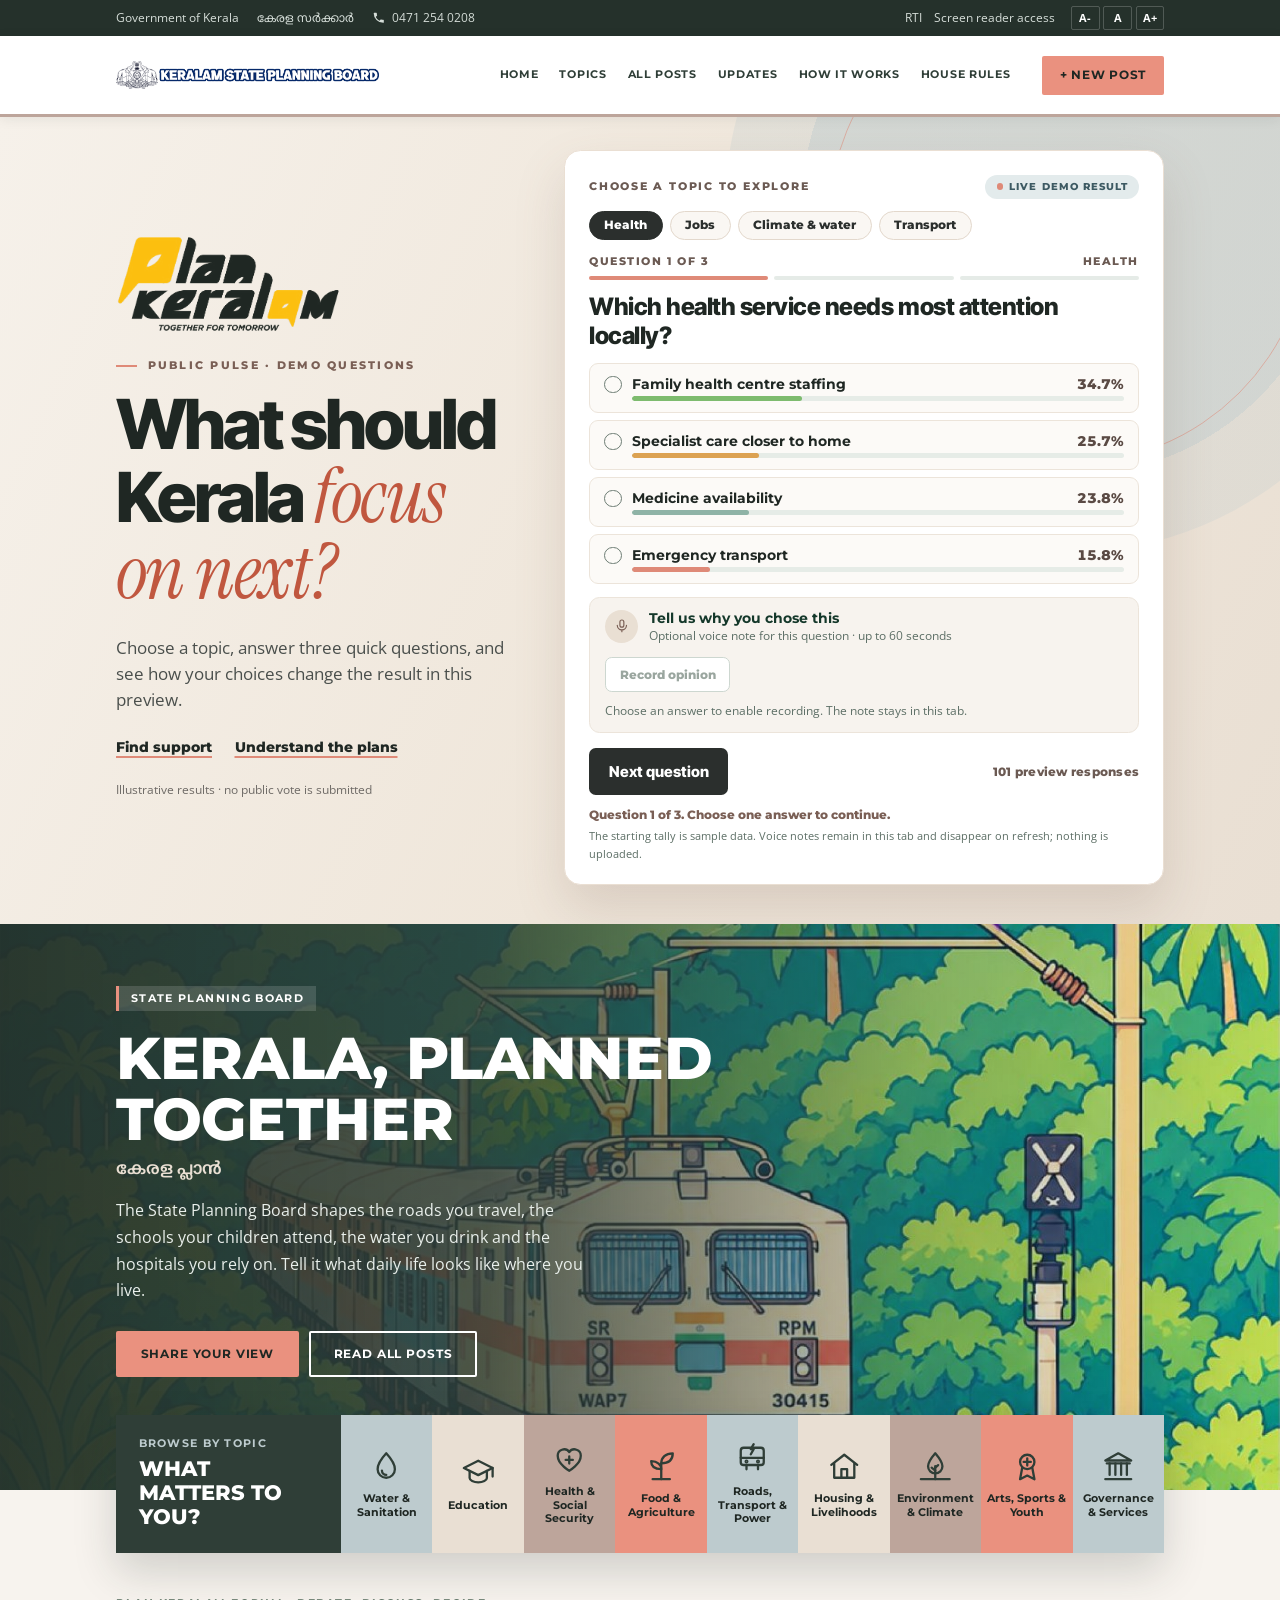
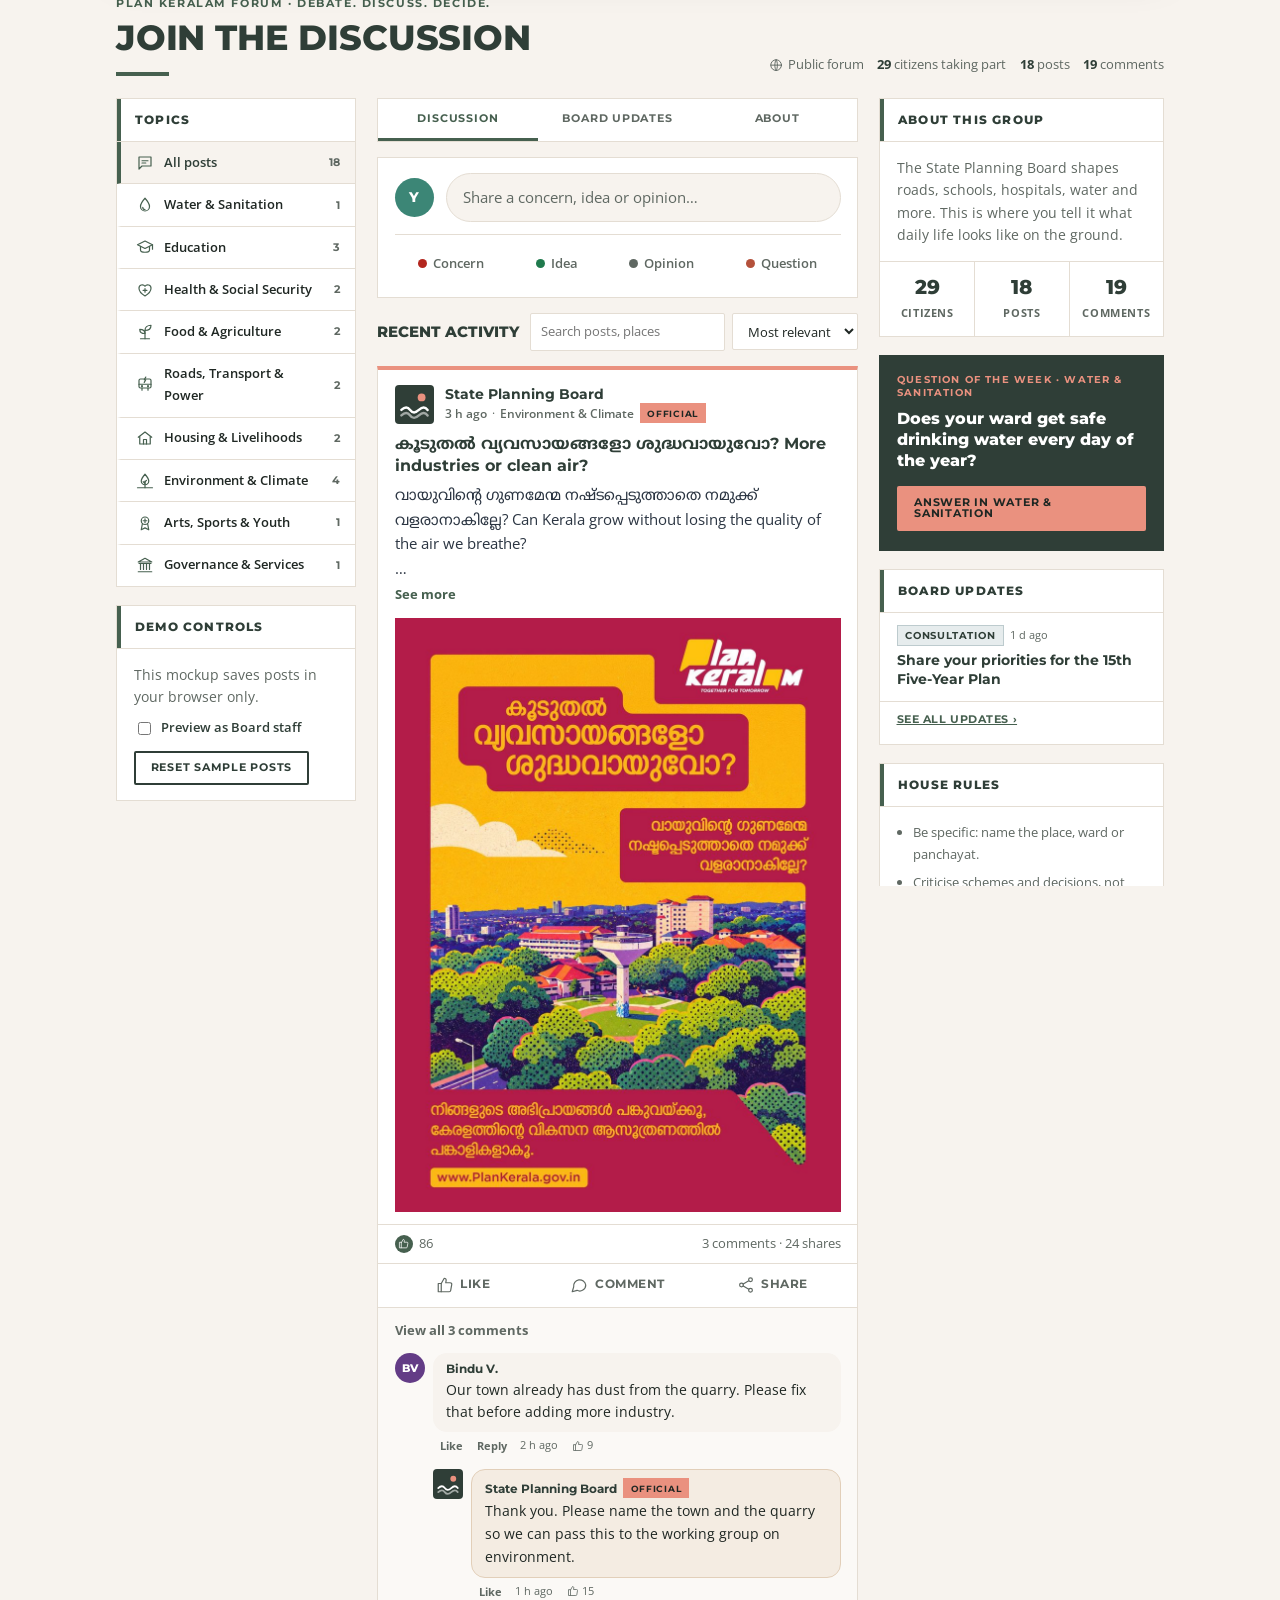
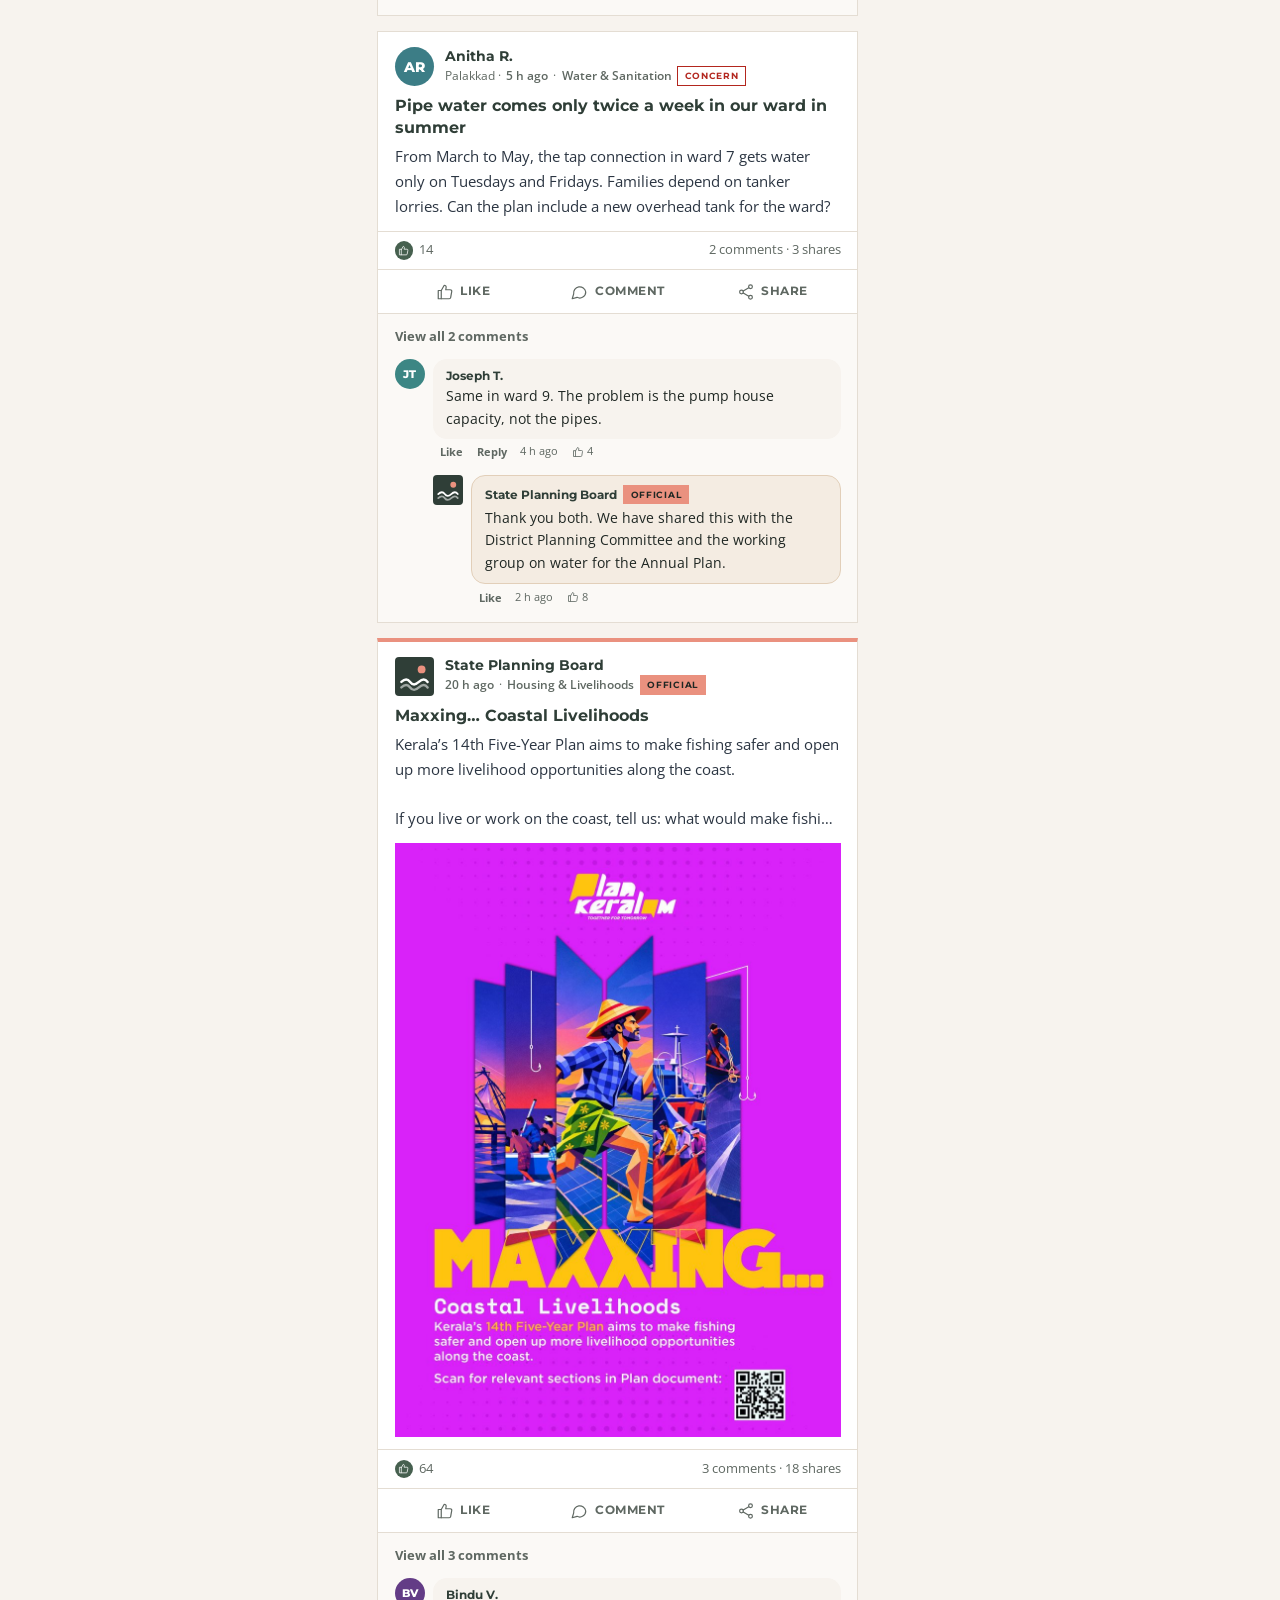
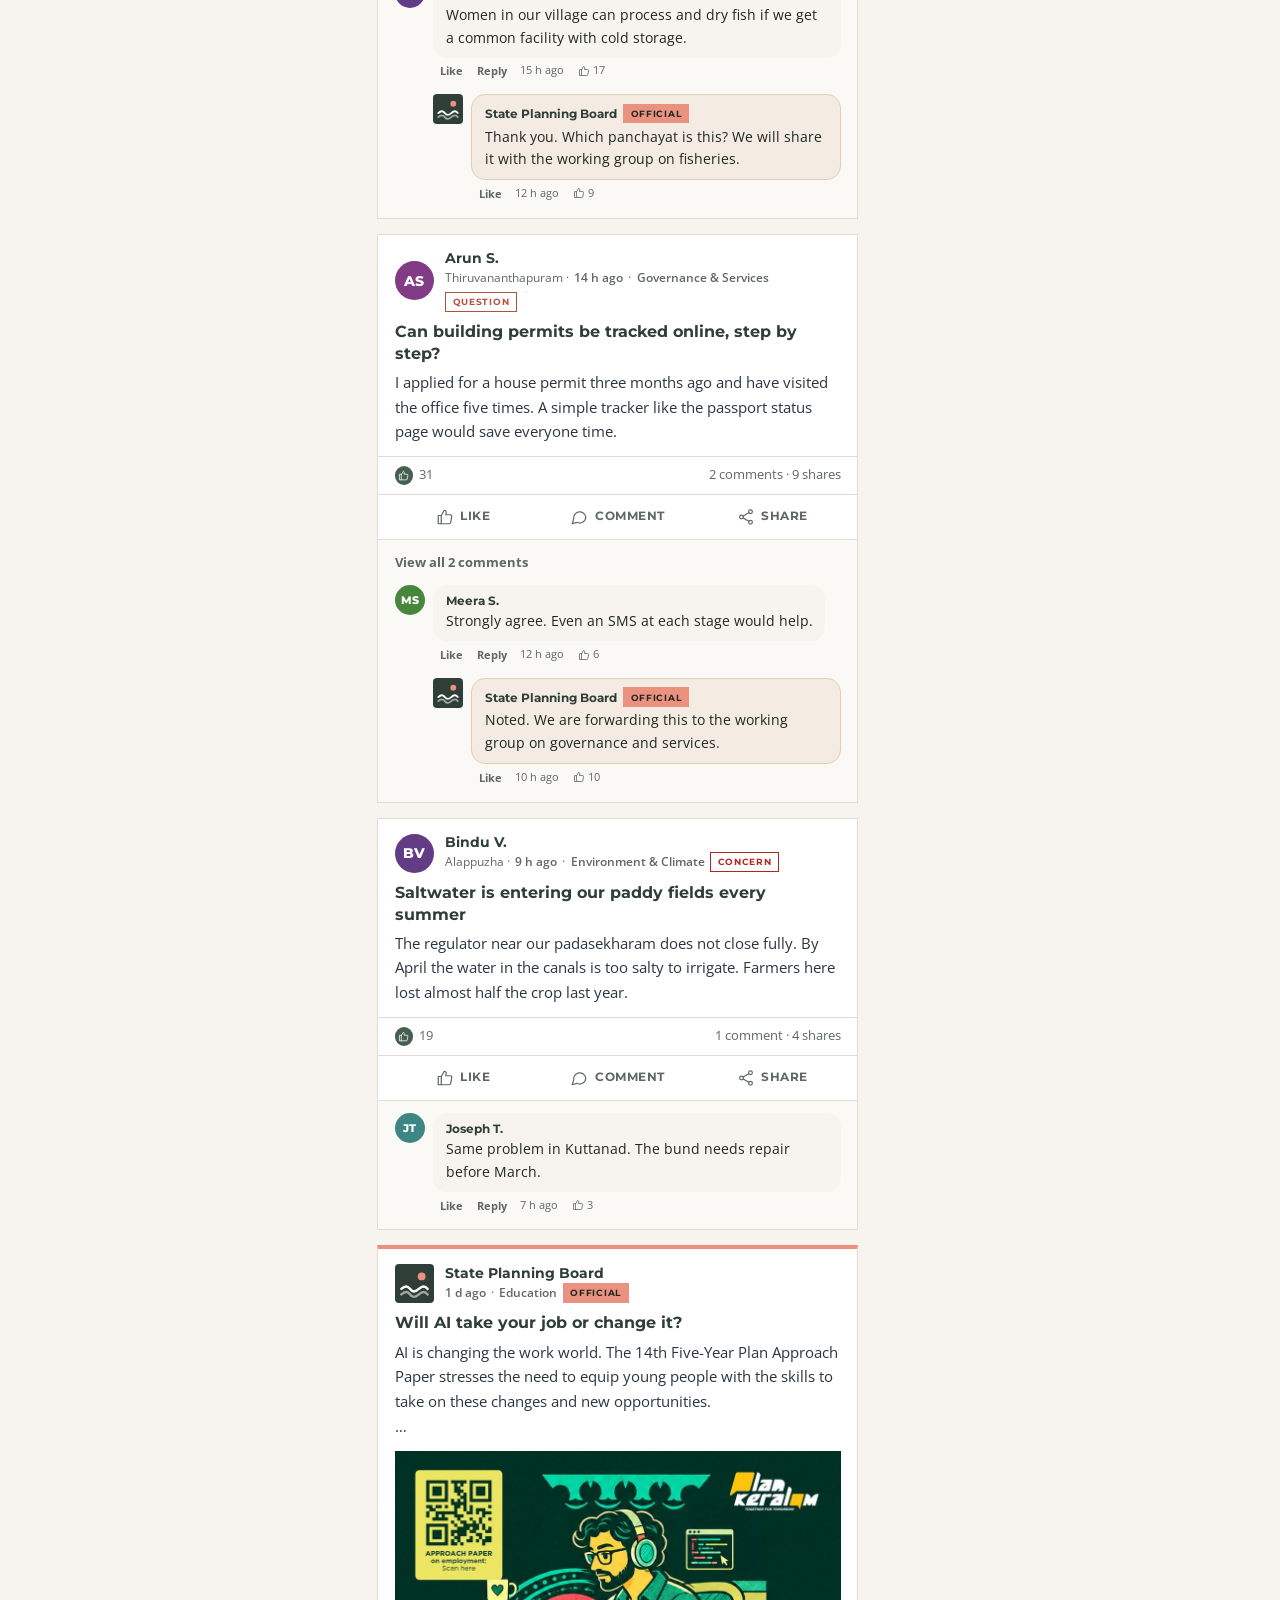
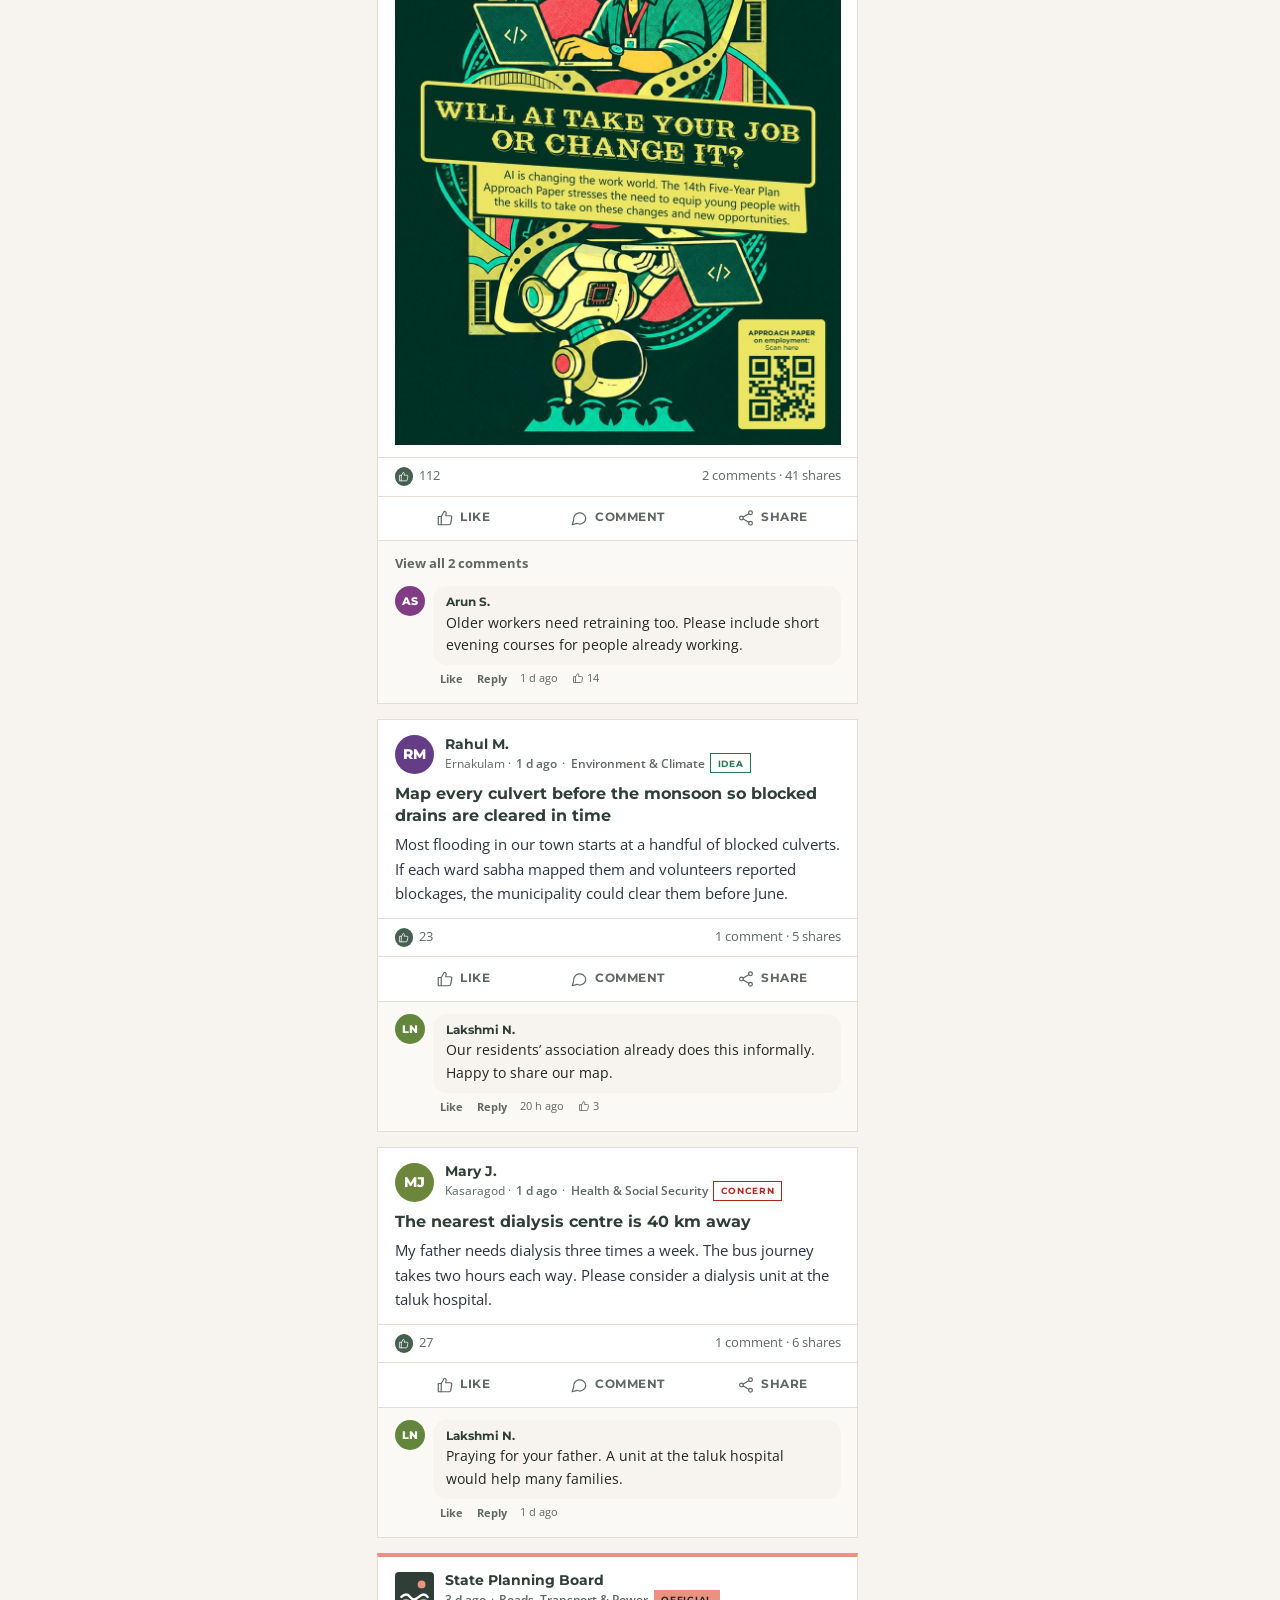
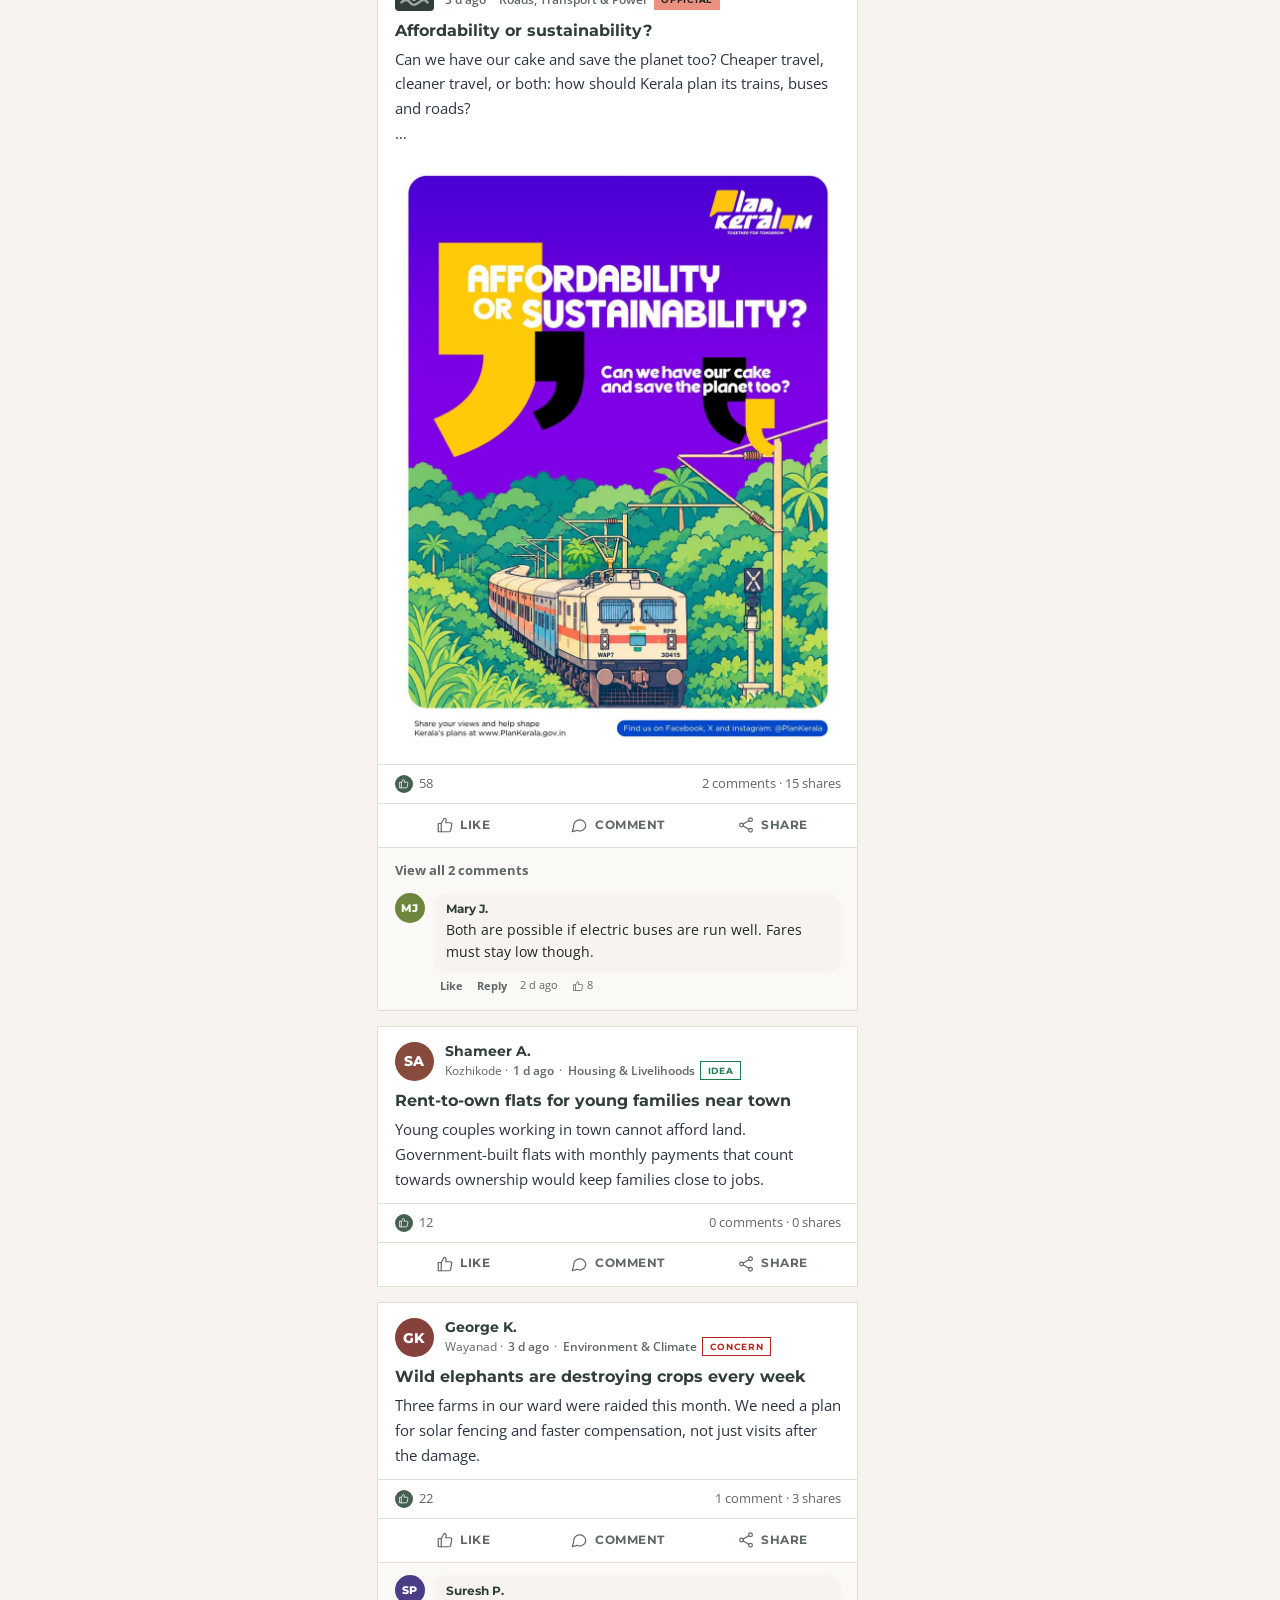
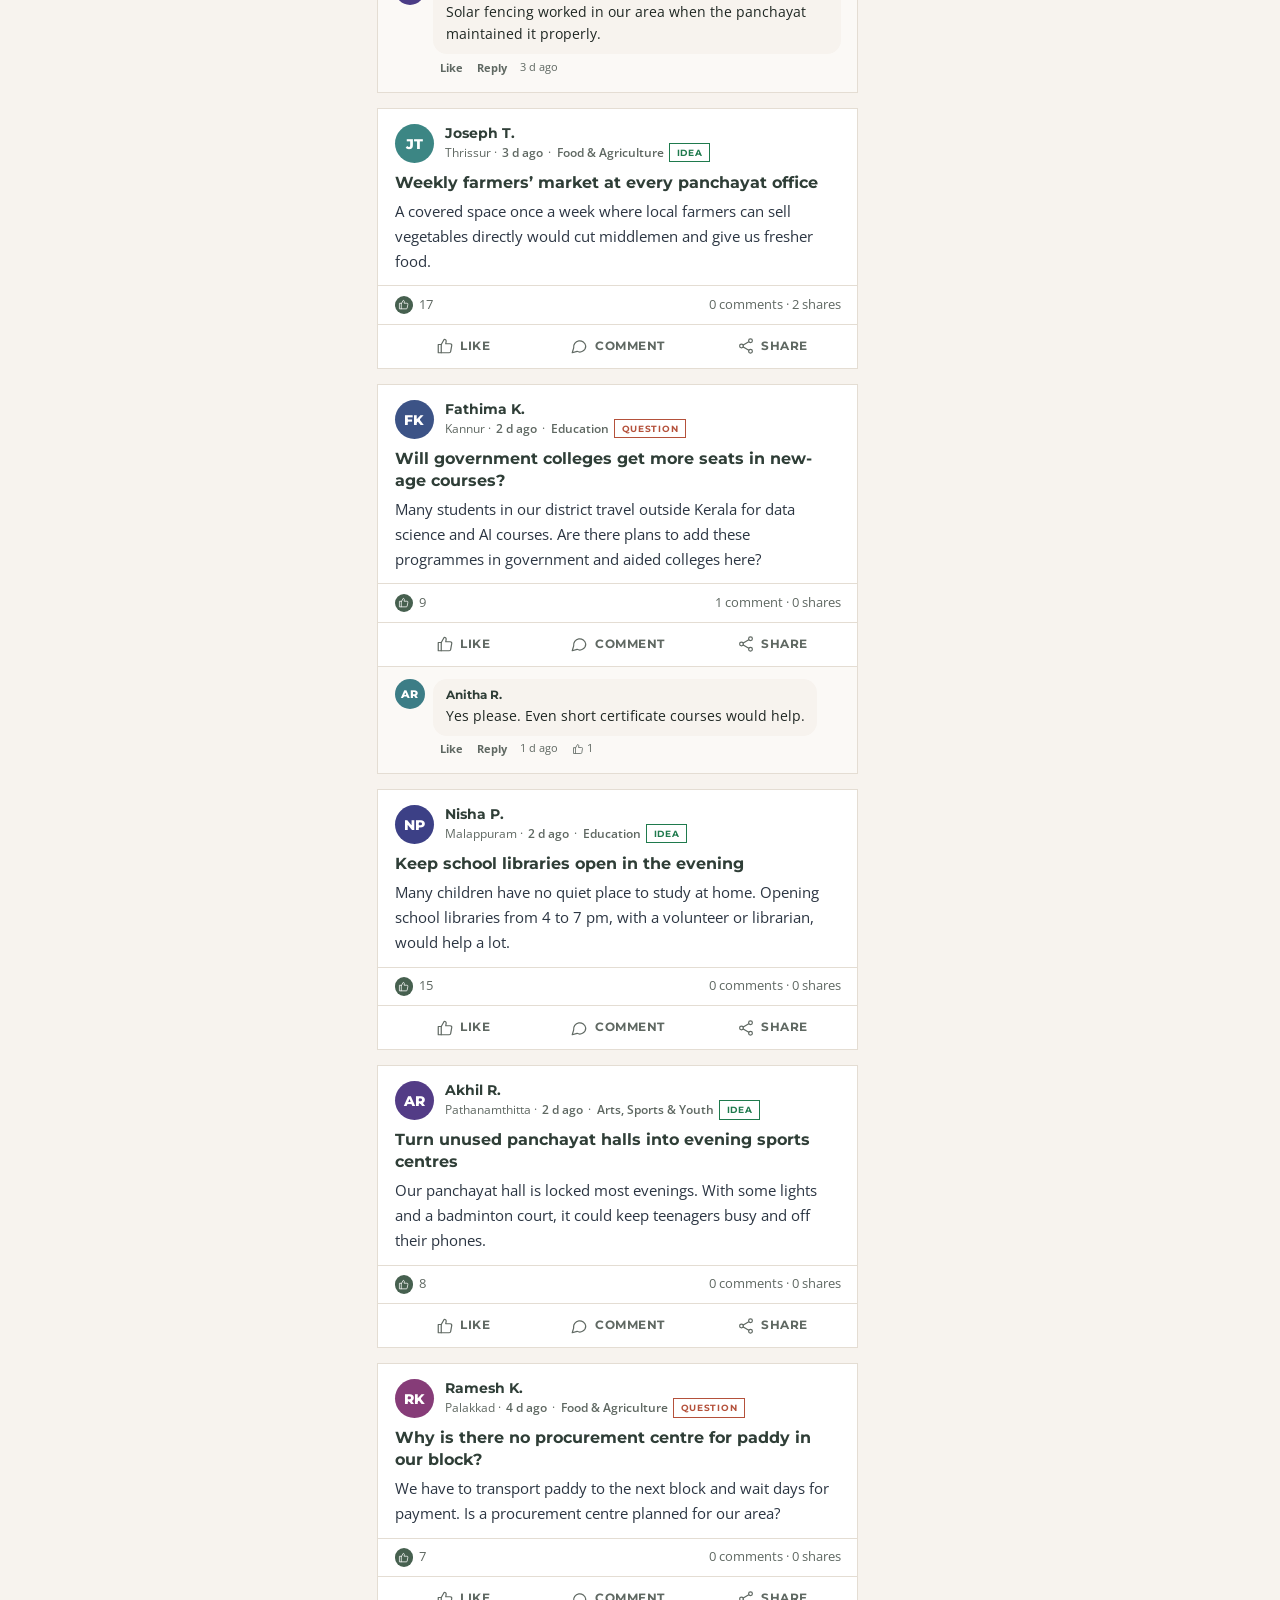
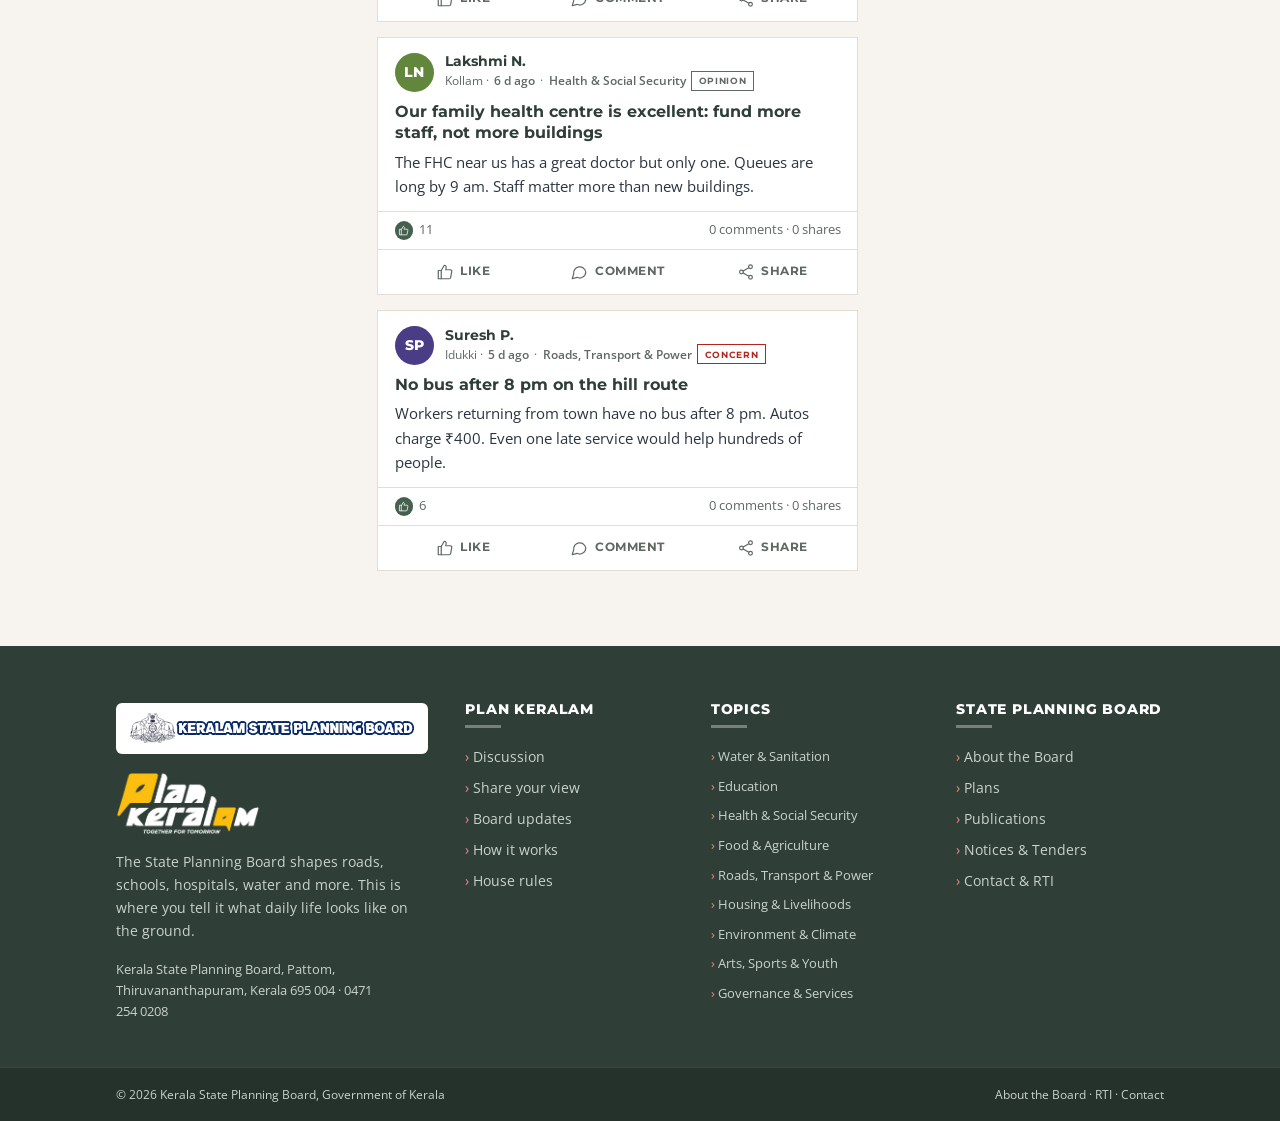
==== commit 43e86778: "SPB logo in header; transparent Plan Keralam logo in first fold Header uses the Keralam State Planni" ====
--- a/index.html
+++ b/index.html
@@ -21,6 +21,7 @@
   <section class="pulse" id="top" aria-labelledby="pulse-title">
     <div class="wrap">
       <div class="pulse-copy">
+        <img class="pulse-logo" src="assets/img/logo-plankeralam-tft.png" alt="Plan Keralam: Together for tomorrow" width="593" height="259">
         <p class="pulse-eye">Public Pulse · Demo questions</p>
         <h1 id="pulse-title">What should Kerala <em>focus on next?</em></h1>
         <p class="pulse-lead">Choose a topic, answer three quick questions, and see how your choices change the result in this preview.</p>
--- a/assets/gov.css
+++ b/assets/gov.css
@@ -462,3 +462,18 @@
 }
 @media (max-width:560px){.logo img{height:2.8rem}}
 @media (max-width:760px){.tabs{flex-wrap:nowrap;overflow-x:auto;scrollbar-width:none}.tabs::-webkit-scrollbar{display:none}.tabs button{flex:none;white-space:nowrap}}
+/* SPB logo */
+.logo img.spb{height:auto;width:min(26rem,100%);max-height:none}
+.flogo{background:#fff;padding:.7rem .9rem;border-radius:.4rem;display:inline-flex}
+.ftr .logo img.spb{height:auto;width:20rem;max-width:100%}
+@media (max-width:1240px){.hdr .logo img.spb{width:20rem}}
+@media (max-width:1060px){.hdr .logo img.spb{width:22rem}}
+@media (max-width:560px){.hdr .logo{flex:1 1 auto;min-width:0}.hdr .logo img.spb{width:100%;max-width:15rem}}
+@media (min-width:1061px) and (max-width:1360px){.hdr .logo img.spb{width:17.5rem}}
+.hdr{border-bottom-color:#bda59b}
+/* Combined SPB · Plan Keralam logo */
+.logo img.combo{height:auto;width:28rem;max-width:100%;display:block}
+.ftr .flogo img.combo{width:22rem}
+@media (min-width:1061px) and (max-width:1360px){.hdr .logo img.combo{width:21rem}}
+@media (max-width:1060px){.hdr .logo img.combo{width:24rem}}
+@media (max-width:560px){.hdr .logo{flex:1 1 auto;min-width:0}.hdr .logo img.combo{width:100%;max-width:17rem}}
--- a/assets/pulse.css
+++ b/assets/pulse.css
@@ -113,3 +113,41 @@
   .pc-chips button{flex:none}
   .pulse-eye{letter-spacing:.14em;font-size:.7rem}
 }
+
+/* ===== Light palette (matches the topic tiles below): sand, sage, taupe, coral ===== */
+.pulse{color:#1f2723;background:linear-gradient(115deg,#f6f1ea 0%,#efe6da 55%,#e9dfd3 100%)}
+.pulse::before{background:radial-gradient(circle,rgba(189,203,206,.55) 0 55%,rgba(189,203,206,.25) 55% 100%)}
+.pulse::after{border-color:rgba(223,138,120,.55)}
+.pulse-eye{color:#7a5f55}
+.pulse-eye::before{background:#df8a78}
+.pulse h1{color:#1f2723}
+.pulse h1 em{color:#c0573f}
+.pulse-lead{color:#4a4f4c}
+.pulse-links a{color:#1f2723;text-decoration-color:#df8a78}
+.pulse-links a:hover{color:#c0573f}
+.pulse-note{color:#6e6a66}
+.pcard{box-shadow:0 24px 50px rgba(122,95,85,.18);border:1px solid #eadfd3}
+.pc-lbl,.pc-prog,.pc-count{color:#6b5a53}
+.pc-live{background:#e3ebec;color:#3d5a63}
+.pc-live i{background:#df8a78}
+.pc-chips button{background:#faf7f3;border-color:#e3d8cc;color:#2b2f2d}
+.pc-chips button:hover{border-color:#bda59b}
+.pc-chips button[aria-pressed="true"]{background:#2b2f2d;border-color:#2b2f2d;color:#fff}
+.pc-bars span.on{background:#df8a78}
+.pc-q{color:#1f2723}
+.pc-opt{background:#fcfaf7;border-color:#ece4da}
+.pc-opt:hover{border-color:#bda59b}
+.pc-opt.sel{border-color:#df8a78;background:#fdf3ef}
+.pc-opt input:checked{border-color:#c0573f}
+.pc-opt input:checked::after{background:#c0573f}
+.pc-opt input:focus-visible{outline-color:#f0b3a5}
+.pc-opt .t{color:#1f2723}
+.pc-opt .p{color:#5a4a44}
+.pc-opt .you{color:#c0573f}
+.pc-voice{background:#f7f3ee;border-color:#ece4da}
+.pc-mic{background:#e9dfd3;color:#7a5f55}
+.pc-next{background:#2b2f2d}
+.pc-next:hover{background:#c0573f}
+.pc-status{color:#7a5f55}
+.pulse-logo{display:block;width:15rem;max-width:70%;height:auto;margin:0 0 1.8rem}
+@media (max-width:560px){.pulse-logo{width:11rem;margin-bottom:1.3rem}}
